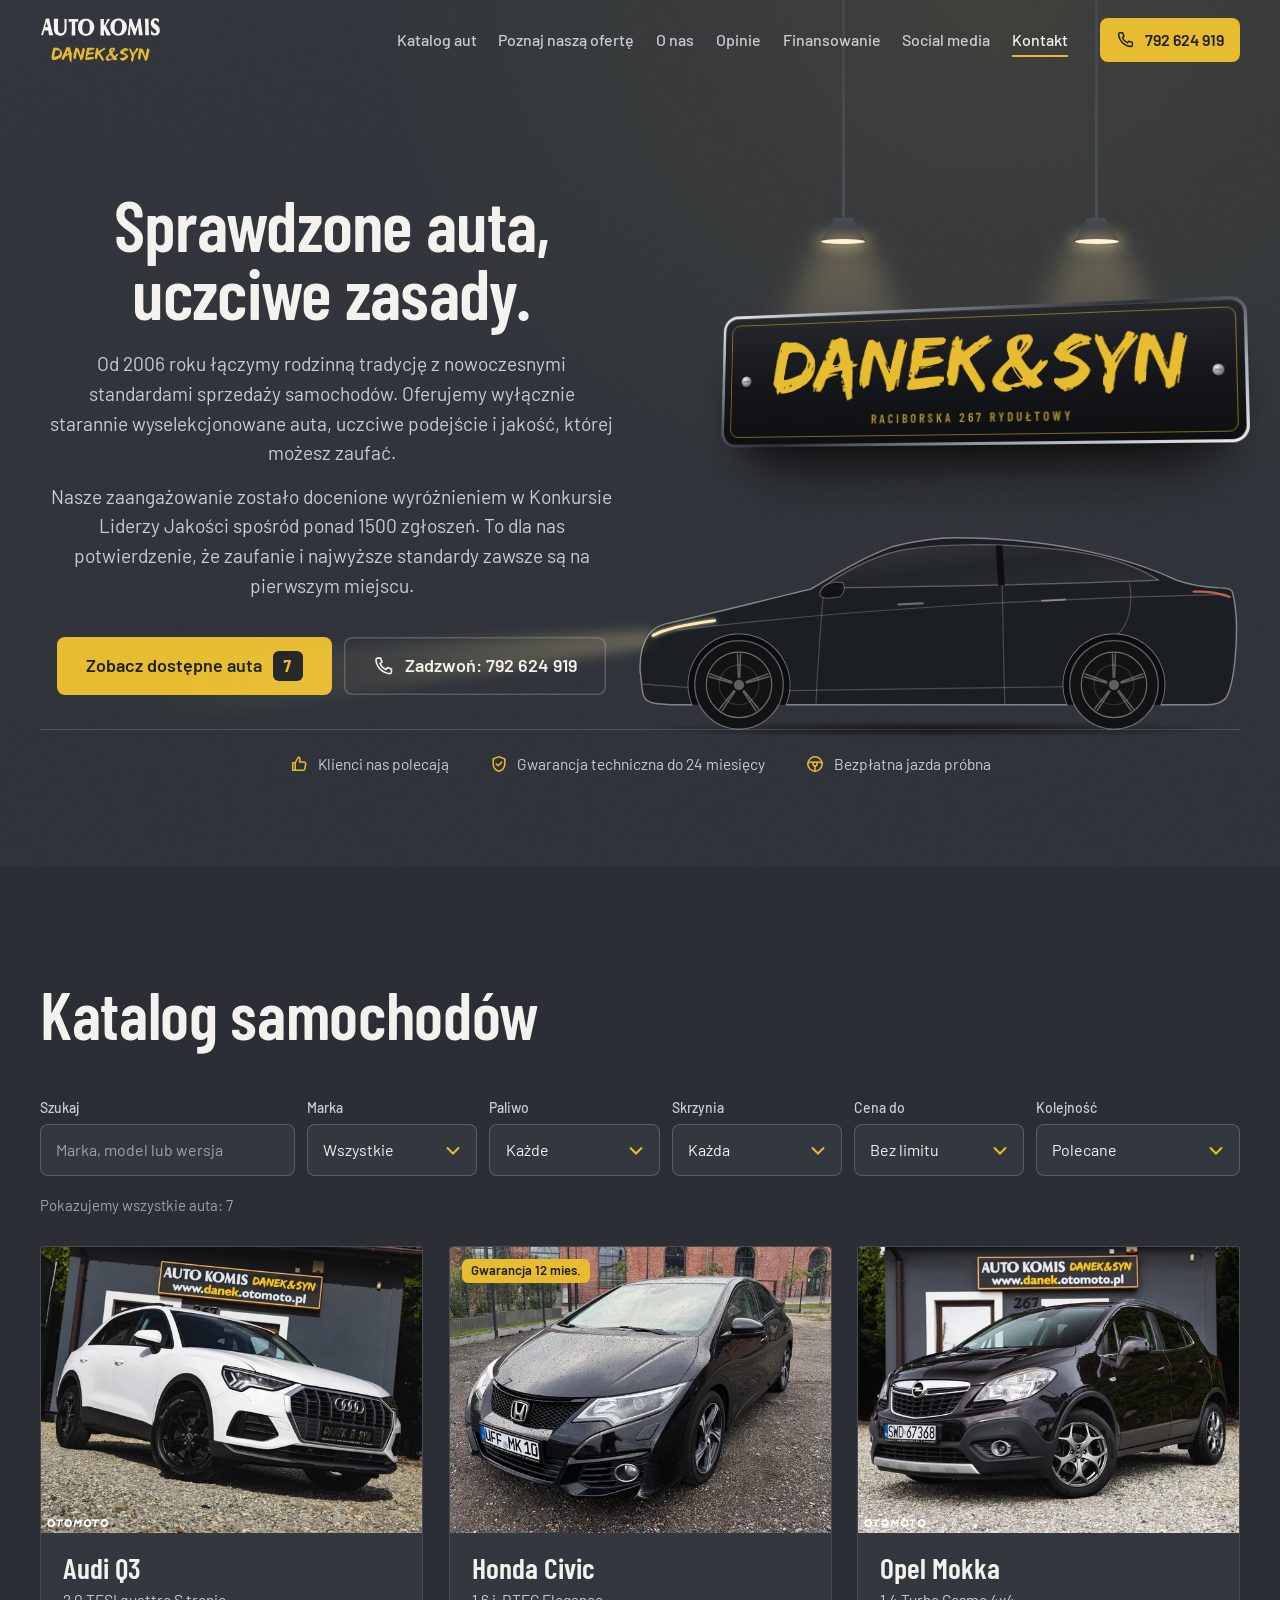
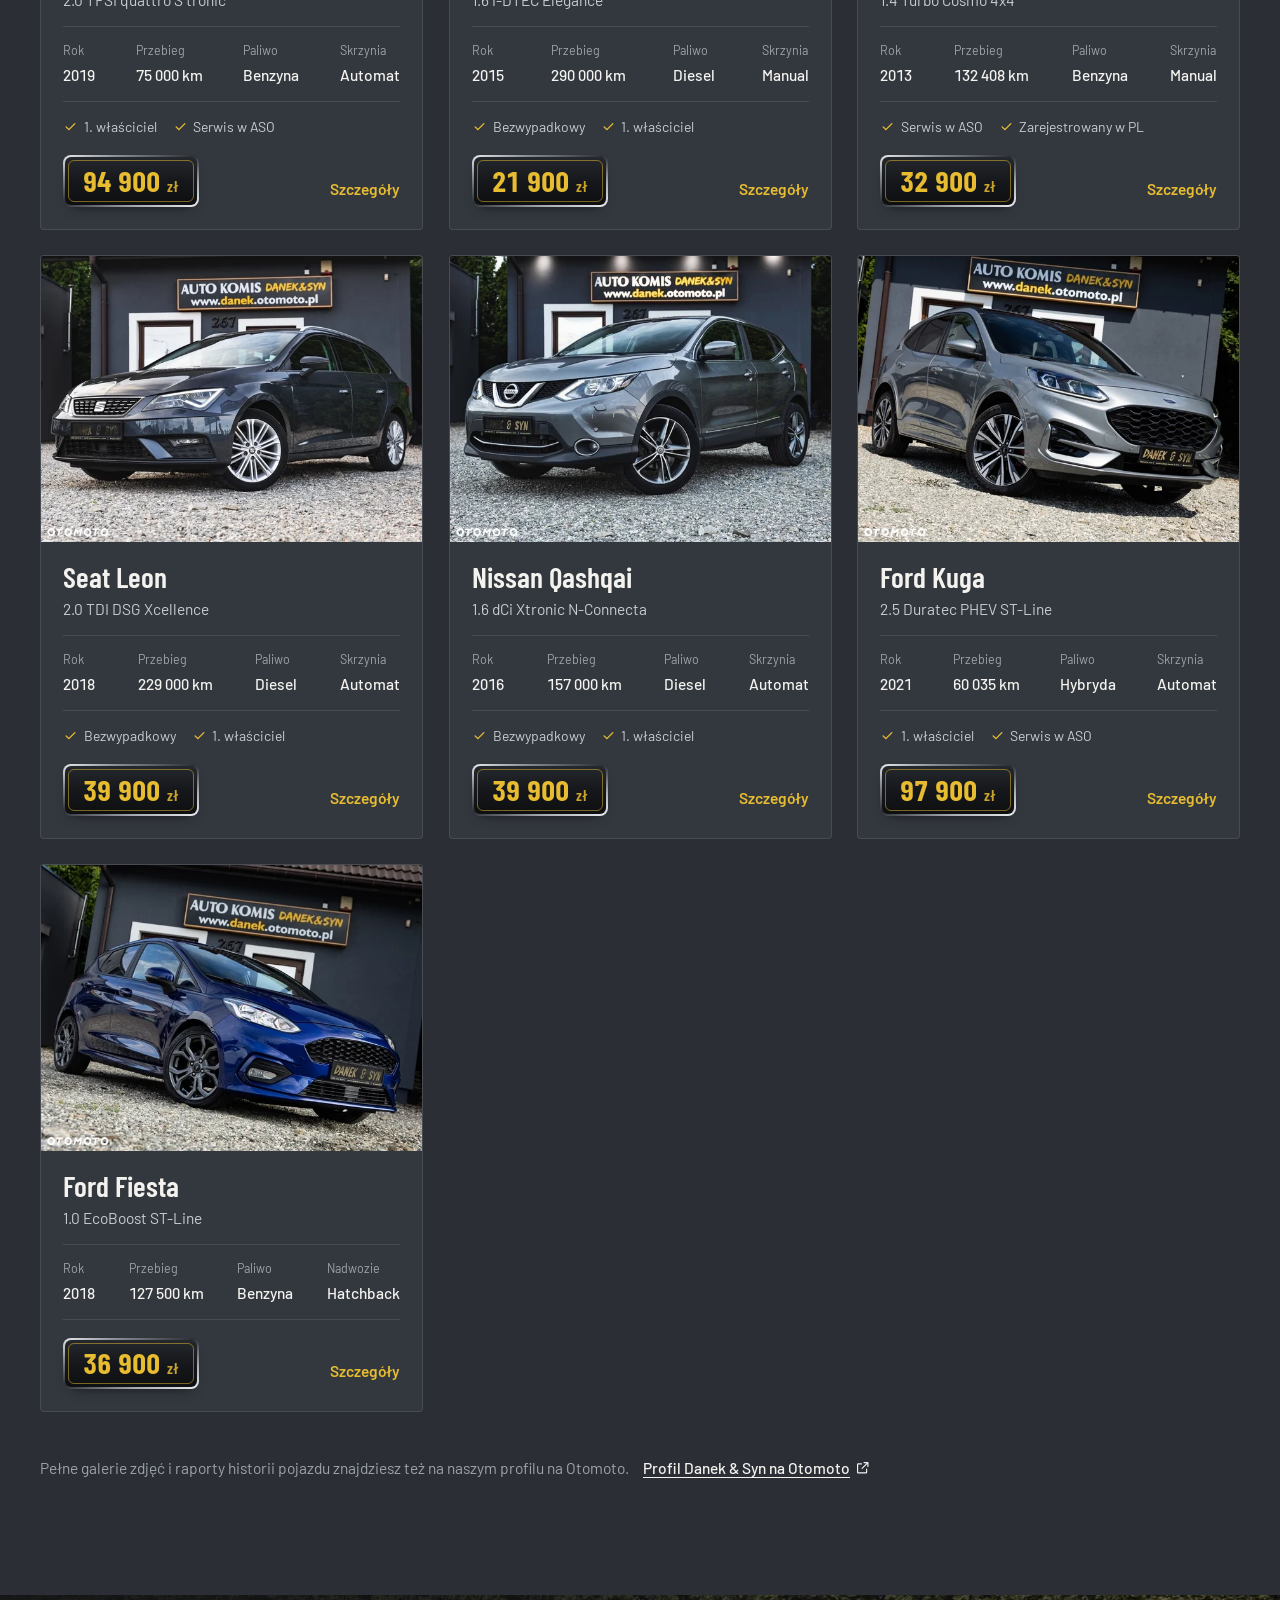
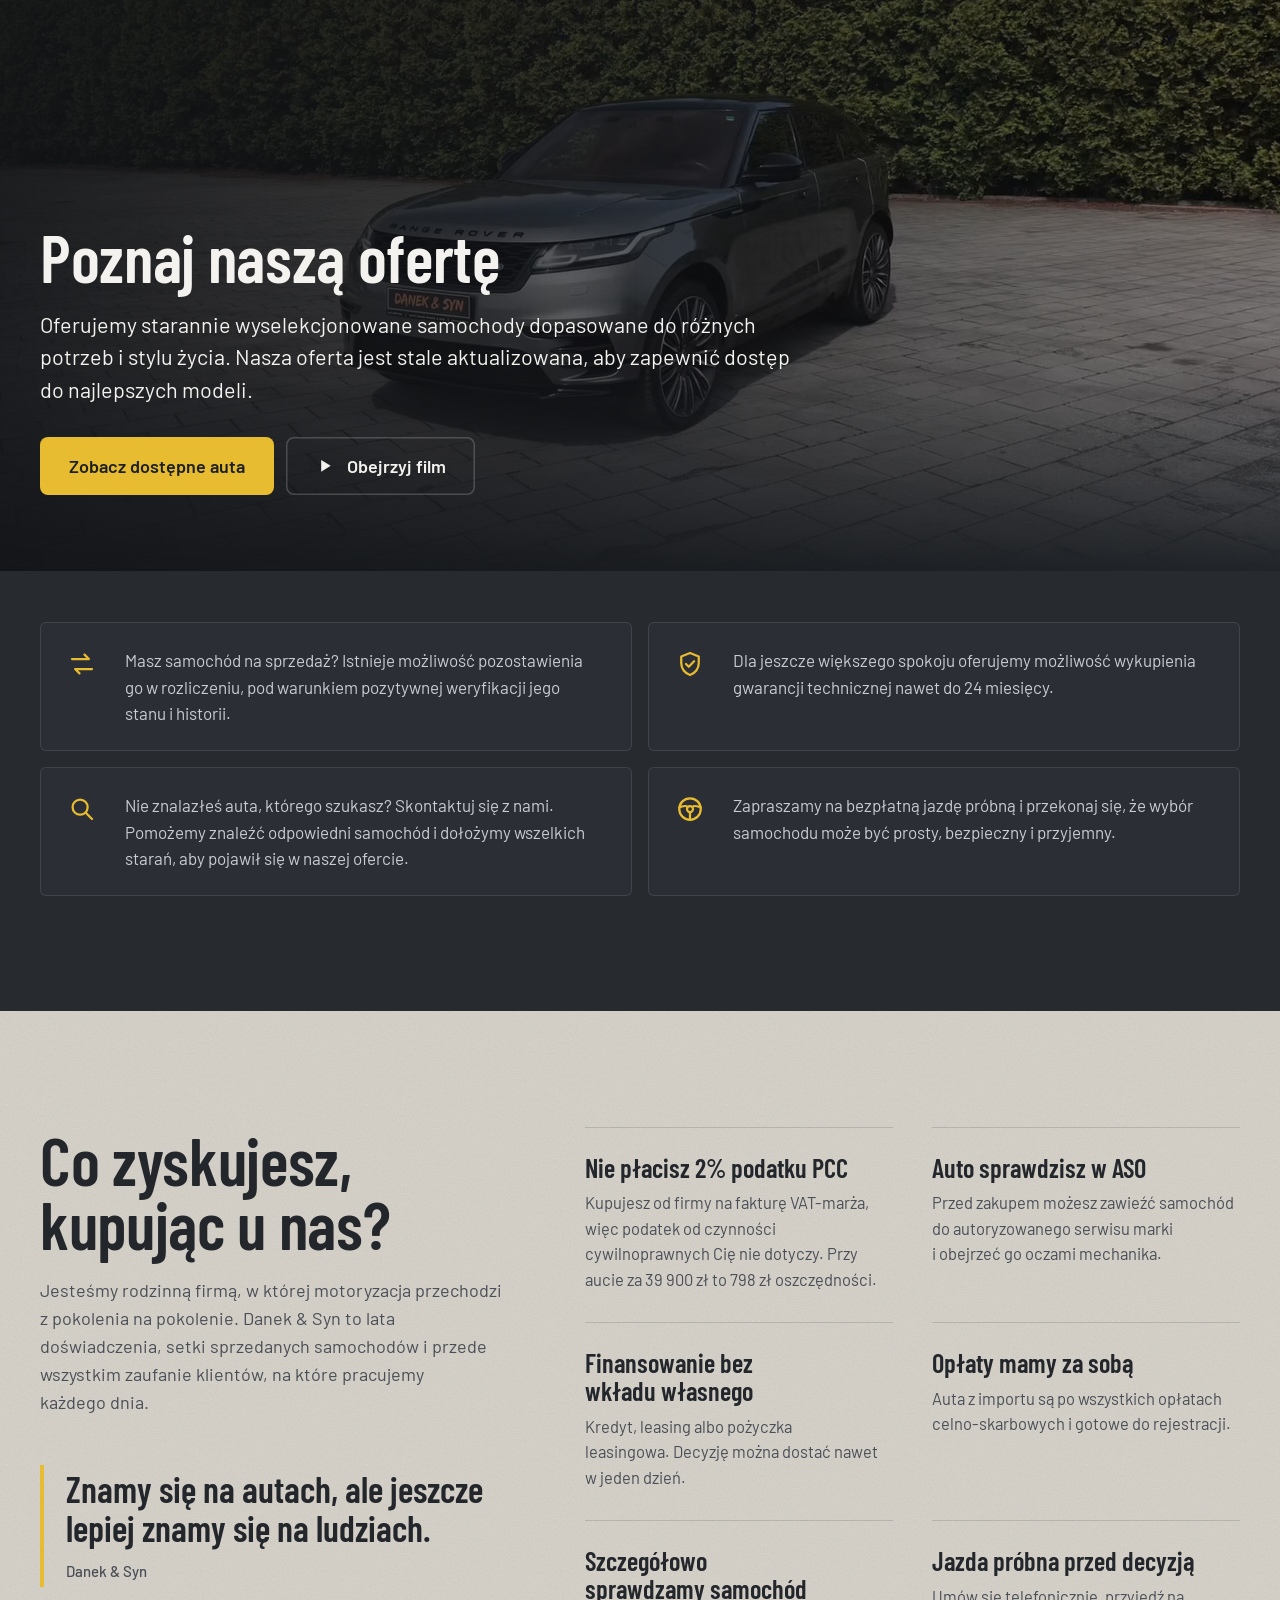
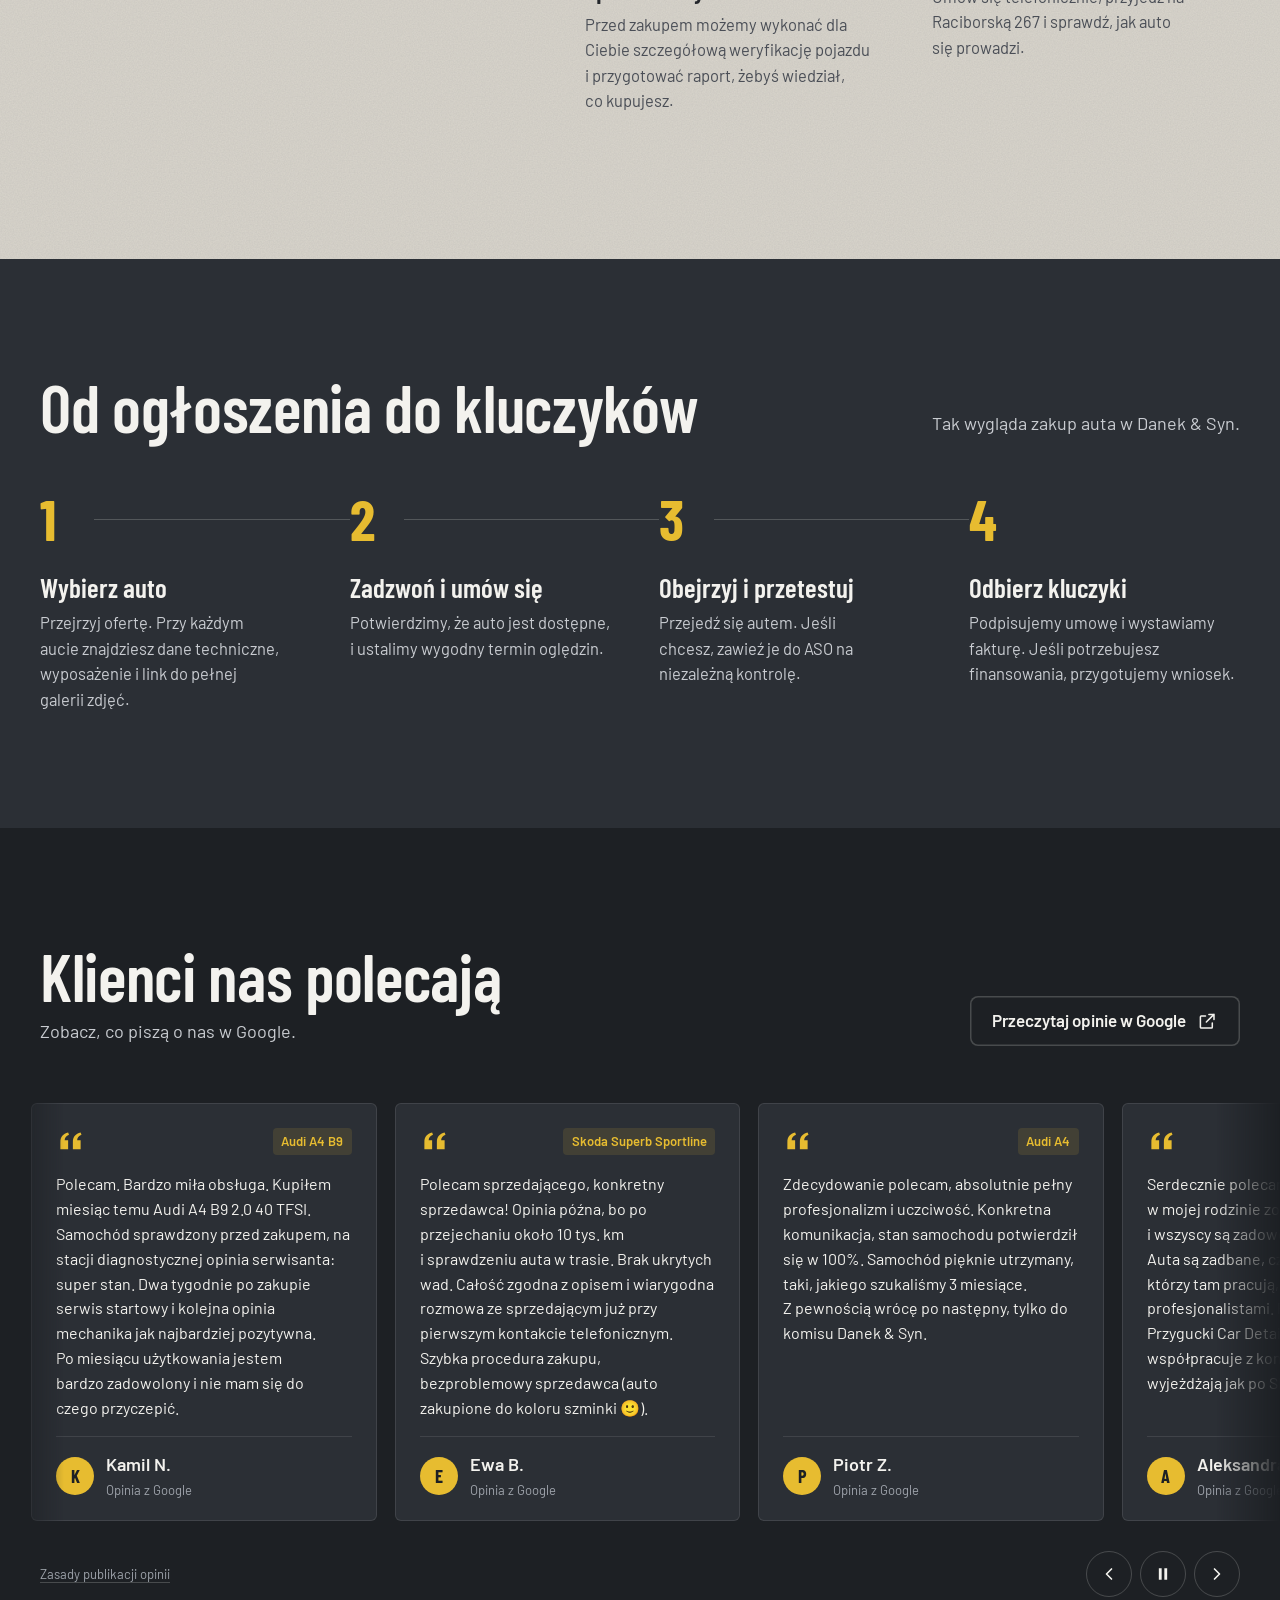
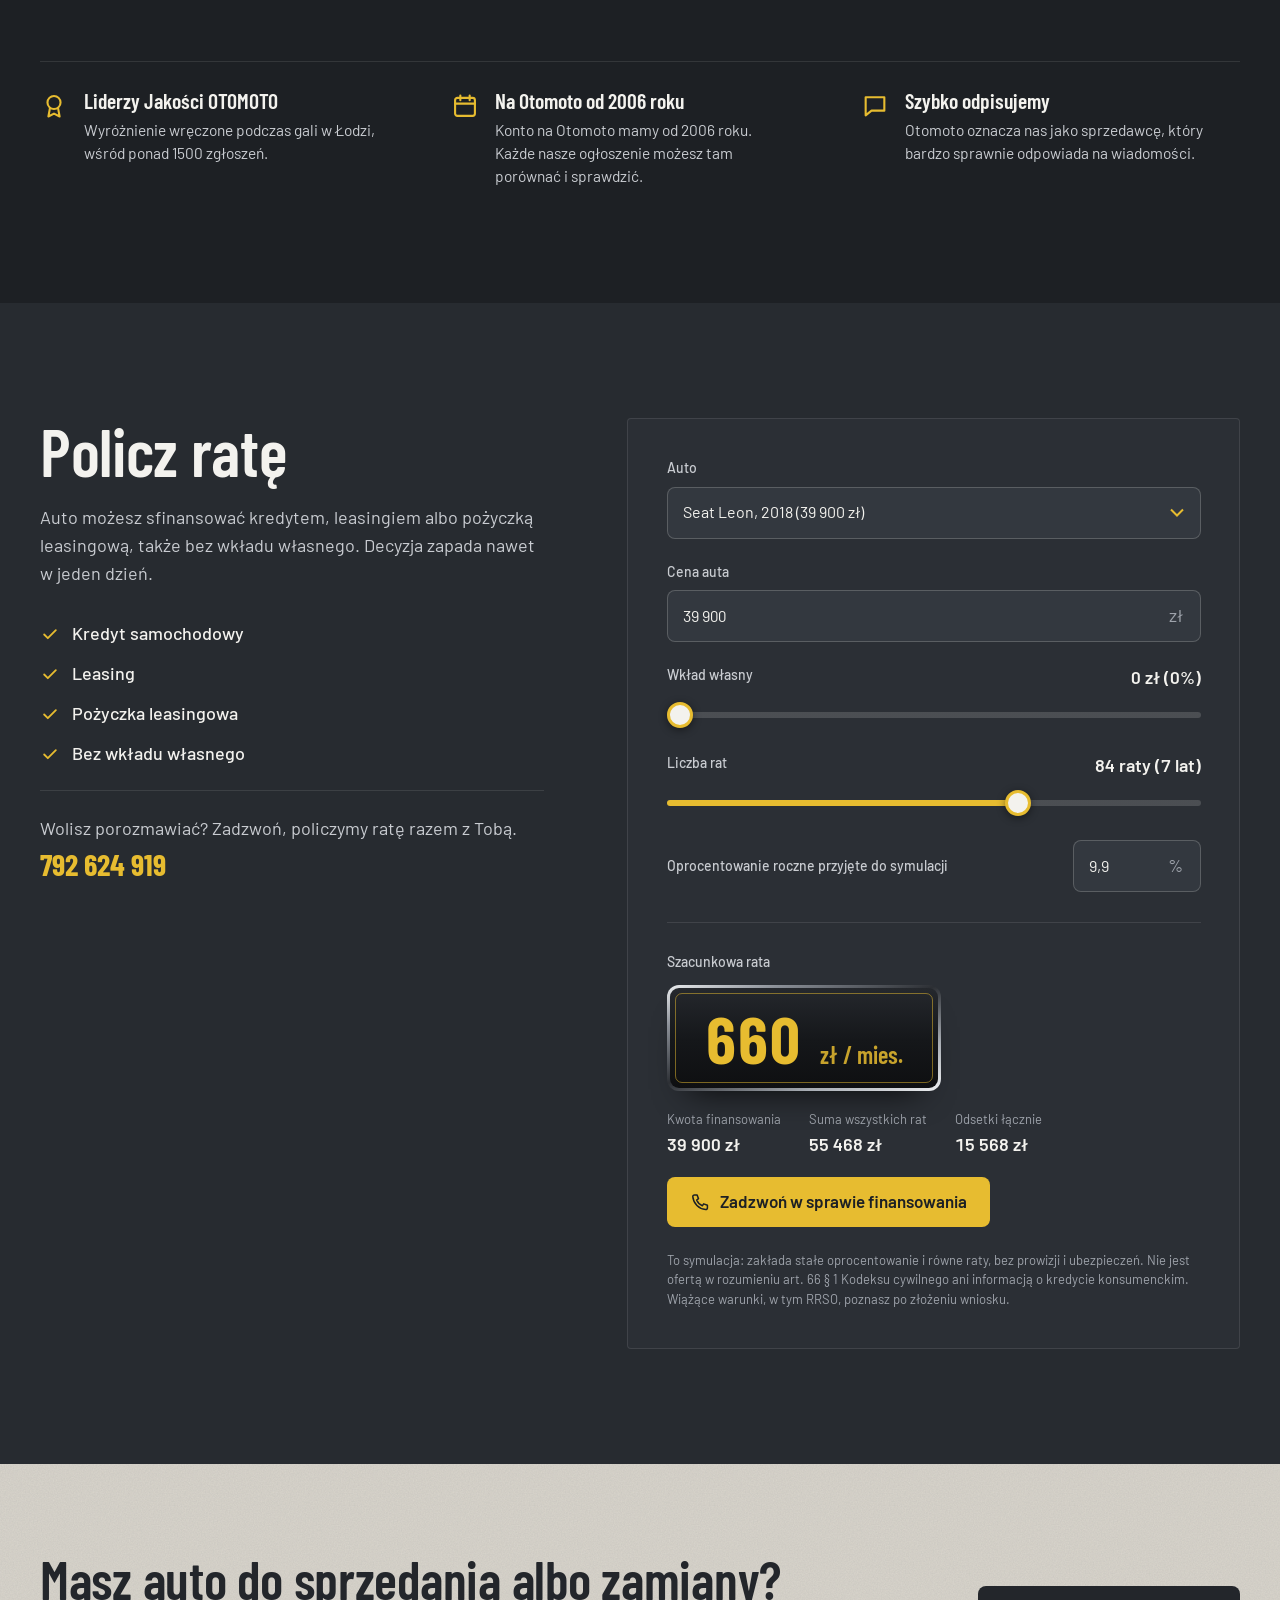
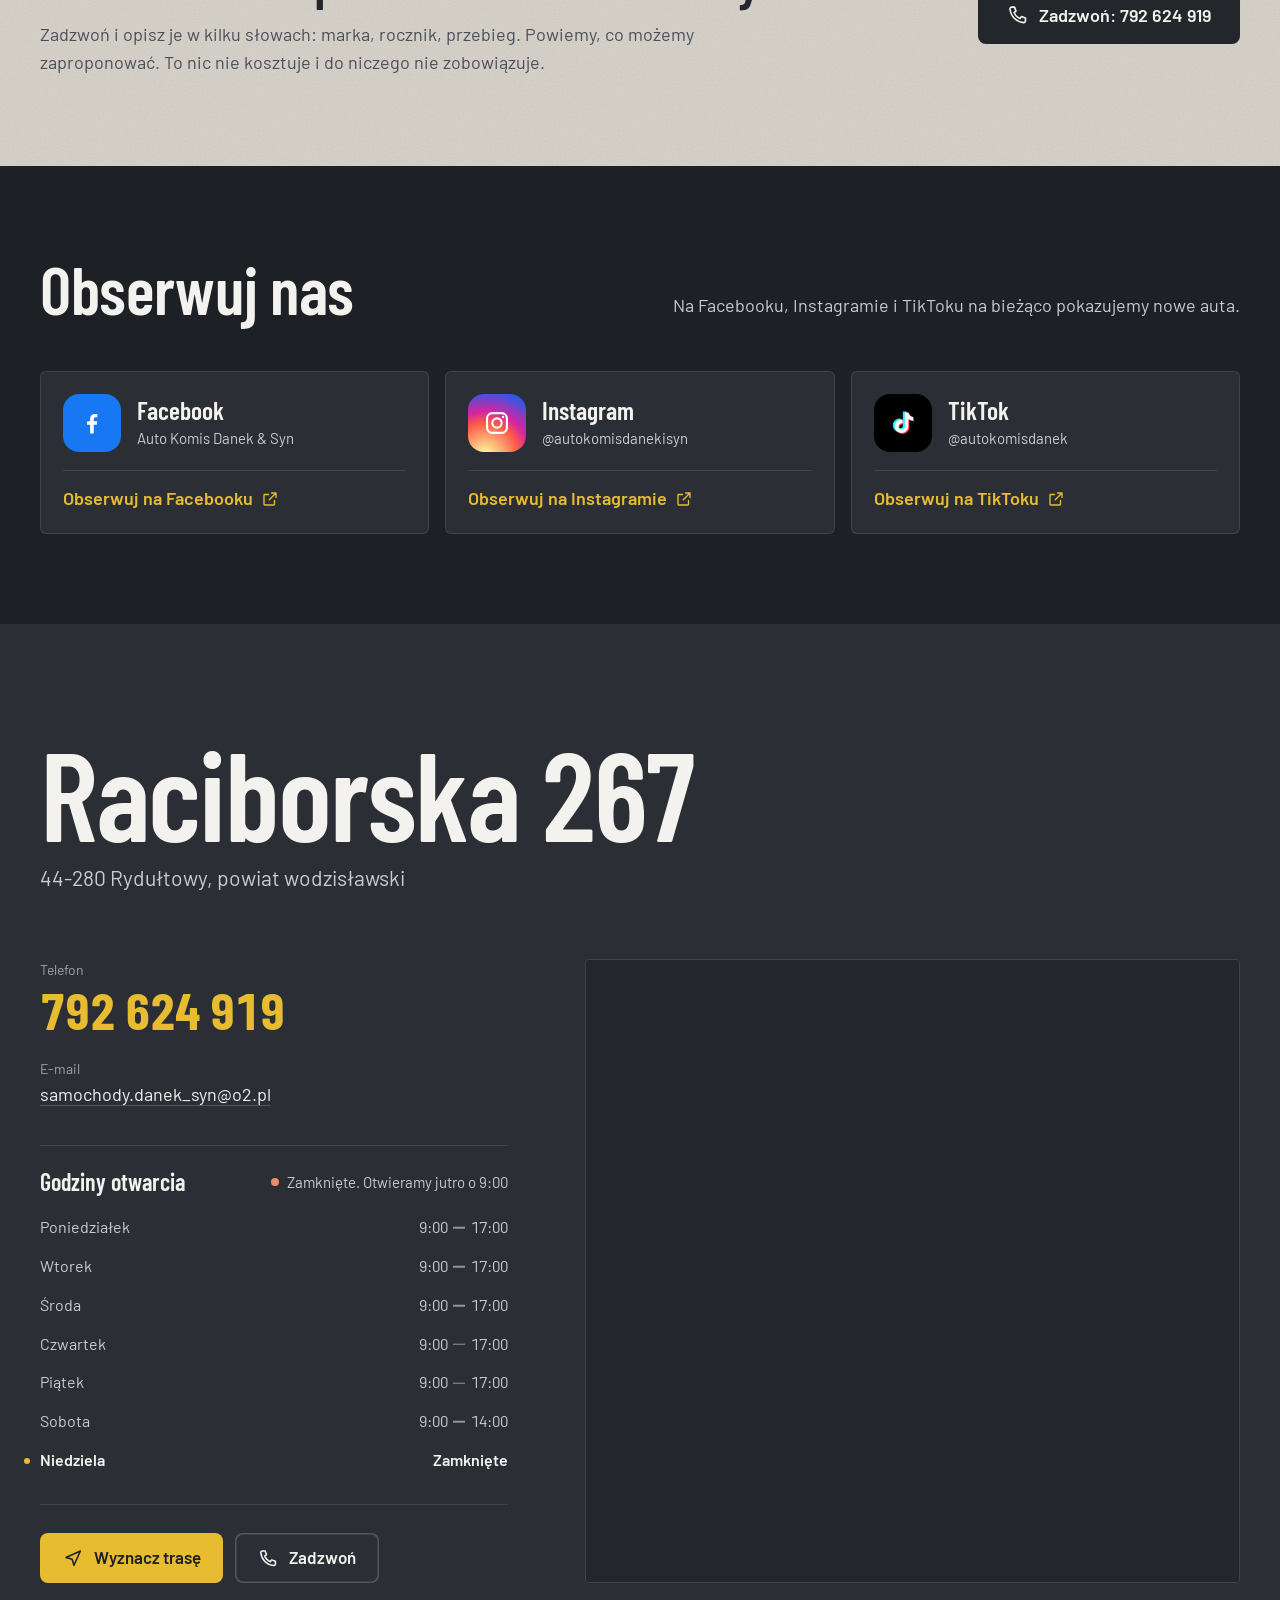
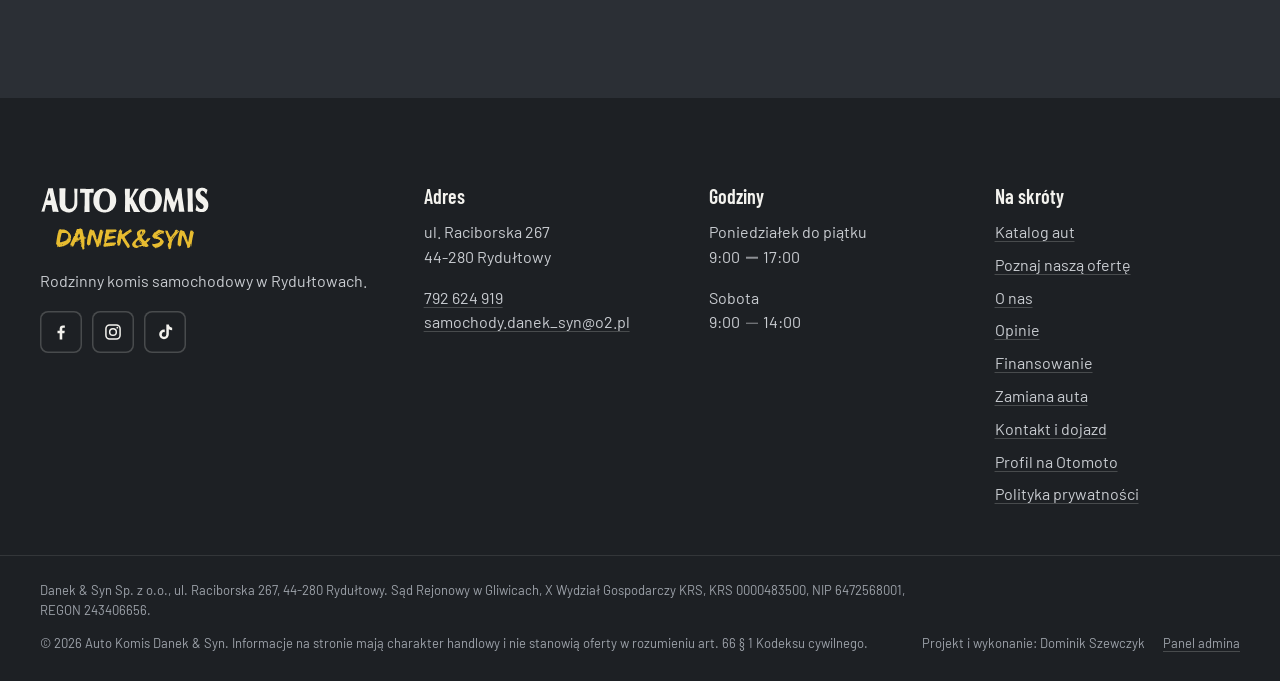
==== index.html @ 43a32e77 "new video and chages debooging" ====
<!doctype html>
<html lang="pl">
<head>
  <meta charset="utf-8">
  <meta name="viewport" content="width=device-width, initial-scale=1, viewport-fit=cover">
  <title>Auto Komis Danek &amp; Syn | Komis samochodowy Rydułtowy</title>
  <meta name="description" content="Rodzinny komis samochodowy w Rydułtowach, ul. Raciborska 267. Auta po opłatach, faktura VAT-marża, sprawdzenie w ASO, finansowanie bez wkładu własnego. Tel. 792 624 919.">
  <meta name="theme-color" content="#1D2024">
  <meta name="format-detection" content="telephone=no">

  <!-- Open Graph (Facebook, Messenger, WhatsApp). TODO po podpięciu domeny: pełne adresy w og:url i og:image -->
  <meta property="og:type" content="website">
  <meta property="og:locale" content="pl_PL">
  <meta property="og:site_name" content="Auto Komis Danek &amp; Syn">
  <meta property="og:title" content="Auto Komis Danek &amp; Syn | Sprawdzone auta, uczciwe zasady">
  <meta property="og:description" content="Rodzinny komis w Rydułtowach. Auta po opłatach, faktura VAT-marża, sprawdzenie w ASO, finansowanie bez wkładu własnego.">
  <meta property="og:image" content="assets/img/og-image.jpg">
  <meta property="og:image:width" content="1200">
  <meta property="og:image:height" content="630">
  <meta name="twitter:card" content="summary_large_image">

  <link rel="icon" href="assets/img/favicon.svg" type="image/svg+xml">
  <link rel="icon" href="assets/img/favicon-32.png" sizes="32x32" type="image/png">
  <link rel="apple-touch-icon" href="assets/img/apple-touch-icon.png">

  <link rel="preload" href="assets/fonts/barlow-condensed-latin-600-normal.woff2" as="font" type="font/woff2" crossorigin>
  <link rel="preload" href="assets/fonts/barlow-latin-400-normal.woff2" as="font" type="font/woff2" crossorigin>
  <link rel="stylesheet" href="assets/css/style.css">

  <script type="application/ld+json">
  {
    "@context": "https://schema.org",
    "@type": "AutoDealer",
    "@id": "#dealer",
    "name": "Auto Komis Danek & Syn",
    "description": "Rodzinny komis samochodowy w Rydułtowach. Samochody używane po opłatach, z fakturą VAT-marża, z możliwością finansowania.",
    "image": "assets/img/og-image.jpg",
    "logo": "assets/img/icon-512.png",
    "telephone": "+48 792 624 919",
    "email": "samochody.danek_syn@o2.pl",
    "address": {
      "@type": "PostalAddress",
      "streetAddress": "ul. Raciborska 267",
      "postalCode": "44-280",
      "addressLocality": "Rydułtowy",
      "addressRegion": "śląskie",
      "addressCountry": "PL"
    },
    "geo": { "@type": "GeoCoordinates", "latitude": 50.07286814, "longitude": 18.40691913 },
    "openingHoursSpecification": [
      { "@type": "OpeningHoursSpecification", "dayOfWeek": ["Monday","Tuesday","Wednesday","Thursday","Friday"], "opens": "09:00", "closes": "17:00" },
      { "@type": "OpeningHoursSpecification", "dayOfWeek": "Saturday", "opens": "09:00", "closes": "14:00" }
    ],
    "areaServed": ["Rydułtowy", "Rybnik", "Wodzisław Śląski", "Radlin", "Pszów", "Racibórz"],
    "paymentAccepted": "Gotówka, przelew, kredyt, leasing",
    "sameAs": ["https://danek.otomoto.pl/inventory"]
  }
  </script>
</head>
<body>

<!-- Ikony (sprite) -->
<svg width="0" height="0" style="position:absolute" aria-hidden="true" focusable="false">
  <defs>
    <symbol id="i-phone" viewBox="0 0 24 24"><path fill="none" stroke="currentColor" stroke-width="1.8" stroke-linejoin="round" d="M5.2 3.5h3.2l1.6 4.4-2.2 1.6a12.3 12.3 0 0 0 6.7 6.7l1.6-2.2 4.4 1.6v3.2a1.9 1.9 0 0 1-2.1 1.9A16.8 16.8 0 0 1 3.3 5.6a1.9 1.9 0 0 1 1.9-2.1z"/></symbol>
    <symbol id="i-pin" viewBox="0 0 24 24"><path fill="none" stroke="currentColor" stroke-width="1.8" d="M12 21.2s-7-6.1-7-11.6a7 7 0 0 1 14 0c0 5.5-7 11.6-7 11.6z"/><circle cx="12" cy="9.6" r="2.6" fill="none" stroke="currentColor" stroke-width="1.8"/></symbol>
    <symbol id="i-route" viewBox="0 0 24 24"><path fill="none" stroke="currentColor" stroke-width="1.8" stroke-linejoin="round" d="M3.5 11.2 20.5 3.5l-7.7 17-2-7.3z"/></symbol>
    <symbol id="i-check" viewBox="0 0 24 24"><path fill="none" stroke="currentColor" stroke-width="2.2" stroke-linecap="round" stroke-linejoin="round" d="m5 12.6 4.4 4.4L19 7.4"/></symbol>
    <symbol id="i-star" viewBox="0 0 24 24"><path fill="currentColor" d="m12 2.6 2.9 6 6.5.8-4.8 4.5 1.2 6.5L12 17.2l-5.8 3.2 1.2-6.5-4.8-4.5 6.5-.8z"/></symbol>
    <symbol id="i-award" viewBox="0 0 24 24"><circle cx="12" cy="9" r="5.6" fill="none" stroke="currentColor" stroke-width="1.8"/><path fill="none" stroke="currentColor" stroke-width="1.8" stroke-linejoin="round" d="M8.6 13.4 7.2 21l4.8-2.5 4.8 2.5-1.4-7.6"/></symbol>
    <symbol id="i-calendar" viewBox="0 0 24 24"><rect x="3.5" y="5" width="17" height="15.5" rx="2" fill="none" stroke="currentColor" stroke-width="1.8"/><path fill="none" stroke="currentColor" stroke-width="1.8" stroke-linecap="round" d="M3.5 10h17M8 3v4M16 3v4"/></symbol>
    <symbol id="i-mail" viewBox="0 0 24 24"><rect x="3" y="5" width="18" height="14" rx="2" fill="none" stroke="currentColor" stroke-width="1.8"/><path fill="none" stroke="currentColor" stroke-width="1.8" stroke-linejoin="round" d="m3.6 6.6 8.4 6.1 8.4-6.1"/></symbol>
    <symbol id="i-message" viewBox="0 0 24 24"><path fill="none" stroke="currentColor" stroke-width="1.8" stroke-linejoin="round" d="M4 4.5h16v11.5H9l-5 4z"/></symbol>
    <symbol id="i-menu" viewBox="0 0 24 24"><path fill="none" stroke="currentColor" stroke-width="2" stroke-linecap="round" d="M4 7h16M4 12h16M4 17h10"/></symbol>
    <symbol id="i-close" viewBox="0 0 24 24"><path fill="none" stroke="currentColor" stroke-width="2" stroke-linecap="round" d="m6 6 12 12M18 6 6 18"/></symbol>
    <symbol id="i-share" viewBox="0 0 24 24"><circle cx="18" cy="5.5" r="2.5" fill="none" stroke="currentColor" stroke-width="1.8"/><circle cx="6" cy="12" r="2.5" fill="none" stroke="currentColor" stroke-width="1.8"/><circle cx="18" cy="18.5" r="2.5" fill="none" stroke="currentColor" stroke-width="1.8"/><path fill="none" stroke="currentColor" stroke-width="1.8" d="m8.3 10.8 7.4-4M8.3 13.2l7.4 4"/></symbol>
    <symbol id="i-external" viewBox="0 0 24 24"><path fill="none" stroke="currentColor" stroke-width="1.8" stroke-linecap="round" stroke-linejoin="round" d="M14 4h6v6M20 4l-9 9M18 14v5a1 1 0 0 1-1 1H5a1 1 0 0 1-1-1V7a1 1 0 0 1 1-1h5"/></symbol>
    <symbol id="i-facebook" viewBox="0 0 24 24"><path fill="currentColor" d="M13.5 21v-7.6h2.6l.4-3h-3V8.5c0-.9.3-1.5 1.5-1.5h1.6V4.3c-.3 0-1.2-.1-2.3-.1-2.3 0-3.9 1.4-3.9 4v2.2H7.8v3h2.6V21z"/></symbol>
    <symbol id="i-instagram" viewBox="0 0 24 24"><rect x="3.5" y="3.5" width="17" height="17" rx="4.5" fill="none" stroke="currentColor" stroke-width="1.8"/><circle cx="12" cy="12" r="4" fill="none" stroke="currentColor" stroke-width="1.8"/><circle cx="17.2" cy="6.8" r="1.1" fill="currentColor"/></symbol>
    <symbol id="i-youtube" viewBox="0 0 24 24"><path fill="currentColor" d="M21.6 7.2a2.6 2.6 0 0 0-1.8-1.8C18.2 5 12 5 12 5s-6.2 0-7.8.4a2.6 2.6 0 0 0-1.8 1.8C2 8.8 2 12 2 12s0 3.2.4 4.8a2.6 2.6 0 0 0 1.8 1.8C5.8 19 12 19 12 19s6.2 0 7.8-.4a2.6 2.6 0 0 0 1.8-1.8c.4-1.6.4-4.8.4-4.8s0-3.2-.4-4.8zM10 15V9l5.2 3z"/></symbol>
    <symbol id="i-tiktok" viewBox="0 0 24 24"><path fill="currentColor" d="M16.6 3c.4 2.2 1.8 3.6 4 3.8v3.1a7.2 7.2 0 0 1-4-1.3v6.2a5.8 5.8 0 1 1-5.8-5.8c.3 0 .6 0 .9.1v3.2a2.7 2.7 0 1 0 1.9 2.6V3z"/></symbol>
    <symbol id="i-chev-l" viewBox="0 0 24 24"><path fill="none" stroke="currentColor" stroke-width="2" stroke-linecap="round" stroke-linejoin="round" d="m15 6-6 6 6 6"/></symbol>
    <symbol id="i-chev-r" viewBox="0 0 24 24"><path fill="none" stroke="currentColor" stroke-width="2" stroke-linecap="round" stroke-linejoin="round" d="m9 6 6 6-6 6"/></symbol>
    <symbol id="i-image" viewBox="0 0 24 24"><rect x="3" y="5" width="18" height="14" rx="2" fill="none" stroke="currentColor" stroke-width="1.8"/><circle cx="8.5" cy="10" r="1.6" fill="currentColor"/><path fill="none" stroke="currentColor" stroke-width="1.8" stroke-linejoin="round" d="m21 15.5-5-5L6.5 19"/></symbol>
    <symbol id="i-quote" viewBox="0 0 24 24"><path fill="currentColor" d="M3.5 18.5v-5.6c0-4.2 2.2-6.8 6.2-7.7l.7 1.8c-2.3.8-3.4 2.3-3.5 4.4h2.8v7.1zm10 0v-5.6c0-4.2 2.2-6.8 6.2-7.7l.7 1.8c-2.3.8-3.4 2.3-3.5 4.4h2.8v7.1z"/></symbol>
    <symbol id="i-pause" viewBox="0 0 24 24"><path fill="currentColor" d="M7 5h3.4v14H7zm6.6 0H17v14h-3.4z"/></symbol>
    <symbol id="i-play" viewBox="0 0 24 24"><path fill="currentColor" d="M8 5.5v13l10.5-6.5z"/></symbol>
    <symbol id="i-thumb" viewBox="0 0 24 24"><path fill="none" stroke="currentColor" stroke-width="1.8" stroke-linejoin="round" d="M7.5 10.5v9h-3v-9zm0 0 3.6-6.6c1.4.1 2.4 1.2 2.1 2.7l-.6 3H18a2 2 0 0 1 2 2.3l-1.1 5.8a2 2 0 0 1-2 1.8H7.5"/></symbol>
    <symbol id="i-shield" viewBox="0 0 24 24"><path fill="none" stroke="currentColor" stroke-width="1.8" stroke-linejoin="round" d="M12 3.2 19 6v5.4c0 4.3-2.9 8.1-7 9.4-4.1-1.3-7-5.1-7-9.4V6z"/><path fill="none" stroke="currentColor" stroke-width="1.8" stroke-linecap="round" stroke-linejoin="round" d="m8.8 12 2.2 2.2 4.3-4.4"/></symbol>
    <symbol id="i-wheel" viewBox="0 0 24 24"><circle cx="12" cy="12" r="8.6" fill="none" stroke="currentColor" stroke-width="1.8"/><circle cx="12" cy="12" r="2.4" fill="none" stroke="currentColor" stroke-width="1.8"/><path fill="none" stroke="currentColor" stroke-width="1.8" stroke-linecap="round" d="M3.7 10.6c2.8-.9 5.6-1.2 6.1-.4m10.5.4c-2.8-.9-5.6-1.2-6.1-.4M12 14.4v6.2"/></symbol>
    <symbol id="i-swap" viewBox="0 0 24 24"><path fill="none" stroke="currentColor" stroke-width="1.8" stroke-linecap="round" stroke-linejoin="round" d="M4 8h13.5L14 4.5M20 16H6.5l3.5 3.5"/></symbol>
    <symbol id="i-search" viewBox="0 0 24 24"><circle cx="10.5" cy="10.5" r="6" fill="none" stroke="currentColor" stroke-width="1.8"/><path fill="none" stroke="currentColor" stroke-width="1.8" stroke-linecap="round" d="m15 15 5 5"/></symbol>
  </defs>
</svg>

<a class="skip-link" href="#oferta">Przejdź do oferty</a>

<header class="site-header" data-header>
  <div class="wrap site-header__bar">
    <a class="brand" href="#top" aria-label="Auto Komis Danek &amp; Syn, strona główna">
      <img src="assets/img/logo.svg" alt="Auto Komis Danek &amp; Syn" width="954" height="362">
    </a>

    <nav class="nav" id="site-nav" aria-label="Główna nawigacja">
      <a href="#oferta">Katalog aut</a>
      <a href="#poznaj-oferte">Poznaj naszą ofertę</a>
      <a href="#o-nas">O nas</a>
      <a href="#opinie">Opinie</a>
      <a href="#finansowanie">Finansowanie</a>
      <a href="#social">Social media</a>
      <a href="#kontakt">Kontakt</a>
      <p class="nav__status status" data-status><span class="status__dot" aria-hidden="true"></span><span data-status-text>Pon. do pt. 9:00 do 17:00</span></p>
    </nav>

    <div class="header-actions">
      <p class="status status--header" data-status><span class="status__dot" aria-hidden="true"></span><span data-status-text>Pon. do pt. 9:00 do 17:00</span></p>
      <a class="btn btn--gold btn--compact" href="tel:+48792624919">
        <svg aria-hidden="true"><use href="#i-phone"/></svg>
        <span>792&nbsp;624&nbsp;919</span>
      </a>
      <button class="menu-toggle" type="button" aria-expanded="false" aria-controls="site-nav" aria-label="Otwórz menu">
        <svg class="menu-toggle__open" aria-hidden="true"><use href="#i-menu"/></svg>
        <svg class="menu-toggle__close" aria-hidden="true"><use href="#i-close"/></svg>
      </button>
    </div>
  </div>
</header>

<main id="top">

  <!-- ================================================================ HERO -->
  <section class="hero" aria-labelledby="hero-title">
    <div class="wrap hero__grid">
      <div class="hero__copy">
        <h1 class="hero__title" id="hero-title">Sprawdzone auta,<br>uczciwe zasady.</h1>
        <p class="hero__lead">Od 2006 roku łączymy rodzinną tradycję z nowoczesnymi standardami sprzedaży samochodów. Oferujemy wyłącznie starannie wyselekcjonowane auta, uczciwe podejście i jakość, której możesz zaufać.</p>
        <p class="hero__lead">Nasze zaangażowanie zostało docenione wyróżnieniem w Konkursie Liderzy Jakości spośród ponad 1500 zgłoszeń. To dla nas potwierdzenie, że zaufanie i najwyższe standardy zawsze są na pierwszym miejscu.</p>
        <div class="hero__actions">
          <a class="btn btn--gold btn--lg" href="#oferta">
            Zobacz dostępne auta
            <span class="btn__count" data-bind="count">7</span>
          </a>
          <a class="btn btn--ghost btn--lg" href="tel:+48792624919">
            <svg aria-hidden="true"><use href="#i-phone"/></svg>
            Zadzwoń: 792&nbsp;624&nbsp;919
          </a>
        </div>
      </div>

      <div class="hero__stage">
        <div class="lamps" aria-hidden="true">
          <span class="lamp"><span class="lamp__shade"></span><span class="lamp__beam"></span></span>
          <span class="lamp"><span class="lamp__shade"></span><span class="lamp__beam"></span></span>
        </div>
        <div class="plate plate--hero" data-plate aria-hidden="true">
          <span class="plate__screw plate__screw--l"></span>
          <img class="plate__lettering" src="assets/img/lettering.svg" alt="" width="785" height="134">
          <span class="plate__text">Raciborska 267 Rydułtowy</span>
          <span class="plate__screw plate__screw--r"></span>
        </div>
      </div>
      <svg class="hero__car" viewBox="30 0 942 360" aria-hidden="true" focusable="false">
        <defs>
          <linearGradient id="car-beam" x1="1" y1="0" x2="0" y2="0"><stop offset="0" stop-color="#FFE7A8" stop-opacity=".5"/><stop offset=".55" stop-color="#FFE7A8" stop-opacity=".12"/><stop offset="1" stop-color="#FFE7A8" stop-opacity="0"/></linearGradient>
          <radialGradient id="car-shadow"><stop offset="0" stop-color="#000" stop-opacity=".6"/><stop offset="1" stop-color="#000" stop-opacity="0"/></radialGradient>
          <linearGradient id="car-glass" x1="0" y1="0" x2="1" y2="1"><stop offset="0" stop-color="#F3F2EE" stop-opacity=".12"/><stop offset=".5" stop-color="#F3F2EE" stop-opacity=".03"/><stop offset="1" stop-color="#F3F2EE" stop-opacity=".08"/></linearGradient>
          <filter id="car-blur" x="-50%" y="-50%" width="200%" height="200%"><feGaussianBlur stdDeviation="9"/></filter>
          <filter id="car-glow" x="-20%" y="-200%" width="140%" height="500%"><feGaussianBlur stdDeviation="3" result="b"/><feMerge><feMergeNode in="b"/><feMergeNode in="SourceGraphic"/></feMerge></filter>
        </defs>
        <ellipse class="c-shadow" cx="500" cy="360" rx="470" ry="13" fill="url(#car-shadow)"/>
        <path class="c-beam" d="M56 206L-760 250L-760 360L56 232Z" fill="url(#car-beam)" filter="url(#car-blur)"/>
        <path class="c-body" d="M86 322L62 320C50 319 44 313 42 304L38 270C37 248 42 226 52 212C58 204 66 199 78 196C150 180 236 158 304 142C340 120 386 92 430 76C470 66 500 62 532 62C600 62 660 68 720 80C790 94 840 112 873 128C896 136 916 139 940 140C950 140 957 141 960 145C966 166 968 200 966 232C964 266 960 296 950 312C944 318 936 322 922 322L848.7 322A79 79 0 1 0 703.3 322L264.7 322A79 79 0 1 0 119.3 322L86 322Z" pathLength="1"/>
        <path class="c-glass" d="M322 140C352 116 398 92 442 82C500 70 600 70 690 80C760 88 812 106 846 128C700 134 500 138 322 140Z" pathLength="1"/>
        <path class="c-pillar" d="M592 74L602 74L606 136L596 137Z"/>
        <path class="c-line" d="M96 206C340 176 660 156 950 150" pathLength="1"/><path class="c-line" d="M270 300C420 298 560 296 700 294" pathLength="1"/><path class="c-line" d="M324 142C320 190 314 260 312 320" pathLength="1"/><path class="c-line" d="M602 137C603 190 604 260 606 320" pathLength="1"/><path class="c-line" d="M800 132C806 162 800 196 782 212" pathLength="1"/><path class="c-line" d="M44 290C66 292 96 294 126 296" pathLength="1"/>
        <path class="c-line c-line--strong" d="M440 166L478 164M664 160L700 158"/>
        <path class="c-mirror" d="M318 150C318 140 328 133 342 131L354 132C358 140 356 149 349 154L330 156C322 156 318 154 318 150Z" pathLength="1"/>
        <path class="c-well" d="M119.3 322A79 79 0 1 1 264.7 322Z"/><circle class="c-tire" cx="192" cy="291" r="69" pathLength="1"/><circle class="c-rim" cx="192" cy="291" r="51" pathLength="1"/><circle class="c-rim c-rim--thin" cx="192" cy="291" r="31"/><circle class="c-hub" cx="192" cy="291" r="8"/><path class="c-spoke" d="M191.0 279.0L189.7 243.1M193.0 279.0L194.3 243.1M203.0 286.3L236.9 274.0M203.7 288.3L238.3 278.4M199.9 300.1L222.0 328.4M198.2 301.3L218.3 331.1M185.8 301.3L165.7 331.1M184.1 300.1L162.0 328.4M180.3 288.3L145.7 278.4M181.0 286.3L147.1 274.0"/>
        <path class="c-well" d="M703.3 322A79 79 0 1 1 848.7 322Z"/><circle class="c-tire" cx="776" cy="291" r="69" pathLength="1"/><circle class="c-rim" cx="776" cy="291" r="51" pathLength="1"/><circle class="c-rim c-rim--thin" cx="776" cy="291" r="31"/><circle class="c-hub" cx="776" cy="291" r="8"/><path class="c-spoke" d="M775.0 279.0L773.7 243.1M777.0 279.0L778.3 243.1M787.0 286.3L820.9 274.0M787.7 288.3L822.3 278.4M783.9 300.1L806.0 328.4M782.2 301.3L802.3 331.1M769.8 301.3L749.7 331.1M768.1 300.1L746.0 328.4M764.3 288.3L729.7 278.4M765.0 286.3L731.1 274.0"/>
        <path class="c-tail" d="M900 146C920 145 940 148 956 154"/>
        <path class="c-head" d="M58 214C76 204 108 197 154 191" filter="url(#car-glow)"/>
      </svg>
      <ul class="hero__facts">
        <li><svg aria-hidden="true"><use href="#i-thumb"/></svg><span>Klienci nas polecają</span></li>
        <li><svg aria-hidden="true"><use href="#i-shield"/></svg><span>Gwarancja techniczna do 24 miesięcy</span></li>
        <li><svg aria-hidden="true"><use href="#i-wheel"/></svg><span>Bezpłatna jazda próbna</span></li>
      </ul>
    </div>
  </section>

  <!-- ================================================================ OFERTA -->
  <section class="section section--inventory" id="oferta" aria-labelledby="oferta-title">
    <div class="wrap">
      <div class="section-head">
        <h2 class="h2" id="oferta-title">Katalog samochodów</h2>
      </div>

      <form class="filters" data-filters role="search" aria-label="Filtruj ofertę" onsubmit="return false">
        <div class="field field--search">
          <label for="f-q">Szukaj</label>
          <input class="input" id="f-q" name="q" type="search" placeholder="Marka, model lub wersja" autocomplete="off">
        </div>
        <div class="field">
          <label for="f-make">Marka</label>
          <select class="select" id="f-make" name="make"><option value="">Wszystkie</option></select>
        </div>
        <div class="field">
          <label for="f-fuel">Paliwo</label>
          <select class="select" id="f-fuel" name="fuel"><option value="">Każde</option></select>
        </div>
        <div class="field">
          <label for="f-gear">Skrzynia</label>
          <select class="select" id="f-gear" name="gear"><option value="">Każda</option></select>
        </div>
        <div class="field">
          <label for="f-max">Cena do</label>
          <select class="select" id="f-max" name="max"><option value="">Bez limitu</option></select>
        </div>
        <div class="field">
          <label for="f-sort">Kolejność</label>
          <select class="select" id="f-sort" name="sort">
            <option value="default">Polecane</option>
            <option value="price-asc">Cena: od najniższej</option>
            <option value="price-desc">Cena: od najwyższej</option>
            <option value="year-desc">Rocznik: od najnowszego</option>
            <option value="km-asc">Przebieg: od najniższego</option>
          </select>
        </div>
      </form>

      <div class="filters__meta">
        <p aria-live="polite" data-results-count>Pokazujemy wszystkie auta</p>
        <button class="link-btn" type="button" data-reset-filters hidden>Wyczyść filtry</button>
      </div>

      <div class="cars" data-cars></div>

      <div class="cars-empty" data-cars-empty hidden>
        <h3 class="h3">Żadne auto nie pasuje do tych filtrów</h3>
        <p>Zmień kryteria albo zadzwoń: <a href="tel:+48792624919">792&nbsp;624&nbsp;919</a>. Powiemy, jakie auta niedługo pojawią się w ofercie.</p>
        <button class="btn btn--ghost" type="button" data-reset-filters>Wyczyść filtry</button>
      </div>

      <noscript>
        <p class="cars-empty">Aby przeglądać ofertę, włącz obsługę JavaScript albo zobacz nasze auta na <a href="https://danek.otomoto.pl/inventory">profilu Otomoto</a>.</p>
      </noscript>

      <p class="inventory-note">
        Pełne galerie zdjęć i raporty historii pojazdu znajdziesz też na naszym profilu na Otomoto.
        <a href="https://danek.otomoto.pl/inventory" target="_blank" rel="noopener">Profil Danek &amp; Syn na Otomoto<svg aria-hidden="true"><use href="#i-external"/></svg></a>
      </p>
    </div>
  </section>

  <!-- ================================================================ POZNAJ NASZĄ OFERTĘ -->
  <section class="offer" id="poznaj-oferte" aria-labelledby="offer-title">
    <div class="offer__hero">
      <video class="offer__video" data-offer-video muted loop playsinline preload="none" aria-hidden="true"></video>
      <div class="offer__shade" aria-hidden="true"></div>
      <div class="wrap offer__intro">
        <h2 class="h2" id="offer-title">Poznaj naszą ofertę</h2>
        <p class="offer__lead">Oferujemy starannie wyselekcjonowane samochody dopasowane do różnych potrzeb i stylu życia. Nasza oferta jest stale aktualizowana, aby zapewnić dostęp do najlepszych modeli.</p>
        <div class="offer__actions">
          <a class="btn btn--gold btn--lg" href="#oferta">Zobacz dostępne auta</a>
          <a class="btn btn--ghost btn--lg" href="https://www.youtube.com/watch?v=jQN-iTO20rs" data-link="youtubeVideo" target="_blank" rel="noopener"><svg aria-hidden="true"><use href="#i-play"/></svg>Obejrzyj film</a>
        </div>
      </div>
    </div>
    <div class="wrap offer__body">
      <ul class="offer__points">
        <li><svg aria-hidden="true"><use href="#i-swap"/></svg><p>Masz samochód na sprzedaż? Istnieje możliwość pozostawienia go w rozliczeniu, pod warunkiem pozytywnej weryfikacji jego stanu i historii.</p></li>
        <li><svg aria-hidden="true"><use href="#i-shield"/></svg><p>Dla jeszcze większego spokoju oferujemy możliwość wykupienia gwarancji technicznej nawet do 24 miesięcy.</p></li>
        <li><svg aria-hidden="true"><use href="#i-search"/></svg><p>Nie znalazłeś auta, którego szukasz? Skontaktuj się z nami. Pomożemy znaleźć odpowiedni samochód i dołożymy wszelkich starań, aby pojawił się w naszej ofercie.</p></li>
        <li><svg aria-hidden="true"><use href="#i-wheel"/></svg><p>Zapraszamy na bezpłatną jazdę próbną i przekonaj się, że wybór samochodu może być prosty, bezpieczny i przyjemny.</p></li>
      </ul>
      <div class="gal-strip" data-gallery-wrap hidden>
        <div class="gal-strip__side">
          <h3 class="gal-strip__title">Auta, które sprzedaliśmy</h3>
          <p class="gal-strip__count" data-gallery-count></p>
          <button class="btn btn--gold" type="button" data-gallery-open><svg aria-hidden="true"><use href="#i-image"/></svg>Zobacz całą galerię</button>
        </div>
        <div class="gal-strip__viewport">
          <div class="gal-strip__track" data-gallery></div>
        </div>
      </div>
    </div>
  </section>

  <!-- ================================================================ DLACZEGO -->
  <section class="section section--gravel" id="o-nas" aria-labelledby="dlaczego-title">
    <div class="wrap why">
      <div class="why__intro">
        <h2 class="h2" id="dlaczego-title">Co zyskujesz, kupując u&nbsp;nas?</h2>
        <p>Jesteśmy rodzinną firmą, w której motoryzacja przechodzi z pokolenia na pokolenie. Danek &amp; Syn to lata doświadczenia, setki sprzedanych samochodów i przede wszystkim zaufanie klientów, na które pracujemy każdego dnia.</p>
        <blockquote class="why__quote">
          <p>Znamy się na autach, ale jeszcze lepiej znamy się na ludziach.</p>
          <footer>Danek &amp; Syn</footer>
        </blockquote>
      </div>

      <ul class="why__list">
        <li class="why__item">
          <h3>Nie płacisz 2% podatku PCC</h3>
          <p>Kupujesz od firmy na fakturę <span class="nowrap">VAT-marża</span>, więc podatek od czynności cywilnoprawnych Cię nie dotyczy. <span data-bind="pcc-example">Przy aucie za 39 900 zł to 798 zł oszczędności.</span></p>
        </li>
        <li class="why__item">
          <h3>Auto sprawdzisz w ASO</h3>
          <p>Przed zakupem możesz zawieźć samochód do autoryzowanego serwisu marki i obejrzeć go oczami mechanika.</p>
        </li>
        <li class="why__item">
          <h3>Finansowanie bez wkładu własnego</h3>
          <p>Kredyt, leasing albo pożyczka leasingowa. Decyzję można dostać nawet w jeden dzień.</p>
        </li>
        <li class="why__item">
          <h3>Opłaty mamy za sobą</h3>
          <p>Auta z importu są po wszystkich opłatach celno-skarbowych i gotowe do rejestracji.</p>
        </li>
        <li class="why__item">
          <h3>Szczegółowo sprawdzamy samochód</h3>
          <p>Przed zakupem możemy wykonać dla Ciebie szczegółową weryfikację pojazdu i przygotować raport, żebyś wiedział, co kupujesz.</p>
        </li>
        <li class="why__item">
          <h3>Jazda próbna przed decyzją</h3>
          <p>Umów się telefonicznie, przyjedź na Raciborską 267 i sprawdź, jak auto się prowadzi.</p>
        </li>
      </ul>
    </div>
  </section>

  <!-- ================================================================ JAK KUPIĆ -->
  <section class="section" id="jak-kupic" aria-labelledby="kroki-title">
    <div class="wrap">
      <div class="section-head">
        <h2 class="h2" id="kroki-title">Od ogłoszenia do kluczyków</h2>
        <p>Tak wygląda zakup auta w&nbsp;Danek &amp; Syn.</p>
      </div>
      <ol class="steps">
        <li class="step">
          <h3>Wybierz auto</h3>
          <p>Przejrzyj ofertę. Przy każdym aucie znajdziesz dane techniczne, wyposażenie i link do pełnej galerii zdjęć.</p>
        </li>
        <li class="step">
          <h3>Zadzwoń i&nbsp;umów się</h3>
          <p>Potwierdzimy, że auto jest dostępne, i ustalimy wygodny termin oględzin.</p>
        </li>
        <li class="step">
          <h3>Obejrzyj i&nbsp;przetestuj</h3>
          <p>Przejedź się autem. Jeśli chcesz, zawieź je do ASO na niezależną kontrolę.</p>
        </li>
        <li class="step">
          <h3>Odbierz kluczyki</h3>
          <p>Podpisujemy umowę i wystawiamy fakturę. Jeśli potrzebujesz finansowania, przygotujemy wniosek.</p>
        </li>
      </ol>
    </div>
  </section>

  <!-- ================================================================ OPINIE -->
  <section class="section section--graphite" id="opinie" aria-labelledby="opinie-title">
    <div class="wrap">
      <div class="section-head section-head--split">
        <div>
          <h2 class="h2" id="opinie-title">Klienci nas polecają</h2>
          <p>Zobacz, co piszą o nas w Google.</p>
        </div>
        <a class="btn btn--ghost" href="#" data-link="googleReviews" target="_blank" rel="noopener">Przeczytaj opinie w Google<svg aria-hidden="true"><use href="#i-external"/></svg></a>
      </div>
    </div>
    <div class="reviews" data-reviews>
      <div class="reviews__track" data-reviews-track tabindex="0" role="region" aria-label="Opinie klientów z Google, przewijane automatycznie"></div>
      <div class="wrap reviews__foot">
        <p class="reviews__note"><a href="polityka-prywatnosci.html#opinie">Zasady publikacji opinii</a></p>
        <div class="reviews__ctrl">
          <button class="round-btn" type="button" data-rev="-1" aria-label="Poprzednie opinie"><svg aria-hidden="true"><use href="#i-chev-l"/></svg></button>
          <button class="round-btn" type="button" data-rev-toggle aria-pressed="false" aria-label="Zatrzymaj przewijanie"><svg class="i-pause" aria-hidden="true"><use href="#i-pause"/></svg><svg class="i-play" aria-hidden="true"><use href="#i-play"/></svg></button>
          <button class="round-btn" type="button" data-rev="1" aria-label="Następne opinie"><svg aria-hidden="true"><use href="#i-chev-r"/></svg></button>
        </div>
      </div>
    </div>
      <div class="wrap">
      <ul class="awards">
          <li>
            <svg aria-hidden="true"><use href="#i-award"/></svg>
            <div>
              <h3>Liderzy Jakości OTOMOTO</h3>
              <p>Wyróżnienie wręczone podczas gali w Łodzi, wśród ponad 1500 zgłoszeń.</p>
            </div>
          </li>
          <li>
            <svg aria-hidden="true"><use href="#i-calendar"/></svg>
            <div>
              <h3>Na Otomoto od 2006 roku</h3>
              <p>Konto na Otomoto mamy od 2006 roku. Każde nasze ogłoszenie możesz tam porównać i sprawdzić.</p>
            </div>
          </li>
          <li>
            <svg aria-hidden="true"><use href="#i-message"/></svg>
            <div>
              <h3>Szybko odpisujemy</h3>
              <p>Otomoto oznacza nas jako sprzedawcę, który bardzo sprawnie odpowiada na wiadomości.</p>
            </div>
          </li>
        </ul>
    </div>
  </section>

  <!-- ================================================================ FINANSOWANIE -->
  <section class="section section--deep" id="finansowanie" aria-labelledby="fin-title">
    <div class="wrap finance">
      <div class="finance__intro">
        <h2 class="h2" id="fin-title">Policz ratę</h2>
        <p>Auto możesz sfinansować kredytem, leasingiem albo pożyczką leasingową, także bez wkładu własnego. Decyzja zapada nawet w&nbsp;jeden dzień.</p>
        <ul class="finance__types">
          <li><svg aria-hidden="true"><use href="#i-check"/></svg>Kredyt samochodowy</li>
          <li><svg aria-hidden="true"><use href="#i-check"/></svg>Leasing</li>
          <li><svg aria-hidden="true"><use href="#i-check"/></svg>Pożyczka leasingowa</li>
          <li><svg aria-hidden="true"><use href="#i-check"/></svg>Bez wkładu własnego</li>
        </ul>
        <p class="finance__call">Wolisz porozmawiać? Zadzwoń, policzymy ratę razem z Tobą. <a href="tel:+48792624919">792&nbsp;624&nbsp;919</a></p>
      </div>

      <form class="calc" data-calc onsubmit="return false" aria-label="Kalkulator raty">
        <div class="calc__row">
          <label for="c-car">Auto</label>
          <select class="select" id="c-car" name="car"></select>
        </div>
        <div class="calc__row">
          <label for="c-price">Cena auta</label>
          <div class="input-suffix">
            <input class="input" id="c-price" name="price" type="text" inputmode="numeric" autocomplete="off">
            <span>zł</span>
          </div>
        </div>
        <div class="calc__row">
          <div class="calc__label"><label for="c-down">Wkład własny</label><output for="c-down" data-out="down">0 zł</output></div>
          <input class="range" id="c-down" name="down" type="range" min="0" max="60" step="5" value="0">
        </div>
        <div class="calc__row">
          <div class="calc__label"><label for="c-months">Liczba rat</label><output for="c-months" data-out="months">84 raty</output></div>
          <input class="range" id="c-months" name="months" type="range" min="12" max="120" step="12" value="84">
        </div>
        <div class="calc__row calc__row--inline">
          <label for="c-rate">Oprocentowanie roczne przyjęte do symulacji</label>
          <div class="input-suffix input-suffix--short">
            <input class="input" id="c-rate" name="rate" type="text" inputmode="decimal" autocomplete="off">
            <span>%</span>
          </div>
        </div>

        <div class="calc__result">
          <p class="calc__result-label">Szacunkowa rata</p>
          <p class="plate plate--result" aria-live="polite"><span data-out="payment">660</span><small>zł / mies.</small></p>
          <dl class="calc__breakdown">
            <div><dt>Kwota finansowania</dt><dd data-out="principal">39 900 zł</dd></div>
            <div><dt>Suma wszystkich rat</dt><dd data-out="total">55 440 zł</dd></div>
            <div><dt>Odsetki łącznie</dt><dd data-out="interest">15 540 zł</dd></div>
          </dl>
          <a class="btn btn--gold" href="tel:+48792624919"><svg aria-hidden="true"><use href="#i-phone"/></svg>Zadzwoń w sprawie finansowania</a>
        </div>
        <p class="legal-note">To symulacja: zakłada stałe oprocentowanie i równe raty, bez prowizji i ubezpieczeń. Nie jest ofertą w rozumieniu art.&nbsp;66&nbsp;§&nbsp;1 Kodeksu cywilnego ani informacją o kredycie konsumenckim. Wiążące warunki, w tym RRSO, poznasz po złożeniu wniosku.</p>
      </form>
    </div>
  </section>

  <!-- ================================================================ ZAMIANA -->
  <section class="section section--gravel section--tight" id="zamiana" aria-labelledby="zamiana-title">
    <div class="wrap trade">
      <div>
        <h2 class="h2" id="zamiana-title">Masz auto do sprzedania albo zamiany?</h2>
        <p>Zadzwoń i opisz je w kilku słowach: marka, rocznik, przebieg. Powiemy, co możemy zaproponować. To nic nie kosztuje i do niczego nie zobowiązuje.</p>
      </div>
      <a class="btn btn--dark btn--lg" href="tel:+48792624919"><svg aria-hidden="true"><use href="#i-phone"/></svg>Zadzwoń: 792&nbsp;624&nbsp;919</a>
    </div>
  </section>

  <!-- ================================================================ SOCIAL MEDIA -->
  <section class="section section--graphite section--tight" id="social" aria-labelledby="social-title">
    <div class="wrap">
      <div class="section-head">
        <h2 class="h2" id="social-title">Obserwuj nas</h2>
        <p>Na Facebooku, Instagramie i TikToku na bieżąco pokazujemy nowe auta.</p>
      </div>
      <ul class="socials" data-social-cards></ul>
    </div>
  </section>

  <!-- ================================================================ KONTAKT -->
  <section class="section" id="kontakt" aria-labelledby="kontakt-title">
    <div class="wrap">
      <header class="contact-head">
        <h2 class="contact-head__title" id="kontakt-title">Raciborska 267</h2>
        <p class="contact-head__sub">44-280 Rydułtowy, powiat wodzisławski</p>
      </header>

      <div class="contact">
        <div class="contact__info">
          <dl class="contact__lines">
            <div>
              <dt>Telefon</dt>
              <dd><a class="contact__big" href="tel:+48792624919">792&nbsp;624&nbsp;919</a></dd>
            </div>
            <div>
              <dt>E-mail</dt>
              <dd><a href="mailto:samochody.danek_syn@o2.pl">samochody.danek_syn@o2.pl</a></dd>
            </div>
          </dl>

          <div class="hours">
            <div class="hours__head">
              <h3>Godziny otwarcia</h3>
              <p class="status" data-status><span class="status__dot" aria-hidden="true"></span><span data-status-text>Sprawdzamy godziny</span></p>
            </div>
            <table class="hours__table">
              <tbody>
                <tr data-day="0"><th scope="row">Poniedziałek</th><td><span>9:00</span><span class="to" aria-hidden="true"></span><span class="visually-hidden"> do </span><span>17:00</span></td></tr>
                <tr data-day="1"><th scope="row">Wtorek</th><td><span>9:00</span><span class="to" aria-hidden="true"></span><span class="visually-hidden"> do </span><span>17:00</span></td></tr>
                <tr data-day="2"><th scope="row">Środa</th><td><span>9:00</span><span class="to" aria-hidden="true"></span><span class="visually-hidden"> do </span><span>17:00</span></td></tr>
                <tr data-day="3"><th scope="row">Czwartek</th><td><span>9:00</span><span class="to" aria-hidden="true"></span><span class="visually-hidden"> do </span><span>17:00</span></td></tr>
                <tr data-day="4"><th scope="row">Piątek</th><td><span>9:00</span><span class="to" aria-hidden="true"></span><span class="visually-hidden"> do </span><span>17:00</span></td></tr>
                <tr data-day="5"><th scope="row">Sobota</th><td><span>9:00</span><span class="to" aria-hidden="true"></span><span class="visually-hidden"> do </span><span>14:00</span></td></tr>
                <tr data-day="6"><th scope="row">Niedziela</th><td>Zamknięte</td></tr>
              </tbody>
            </table>
          </div>

          <div class="contact__actions">
            <a class="btn btn--gold" href="https://www.google.com/maps/dir/?api=1&amp;destination=50.07286814,18.40691913" target="_blank" rel="noopener" data-link="directions">
              <svg aria-hidden="true"><use href="#i-route"/></svg>Wyznacz trasę
            </a>
            <a class="btn btn--ghost" href="tel:+48792624919"><svg aria-hidden="true"><use href="#i-phone"/></svg>Zadzwoń</a>
          </div>
        </div>

        <div class="map" id="mapa">
          <iframe src="https://www.google.com/maps?q=Auto+Komis+Danek+%26+Syn,+Raciborska+267,+44-280+Rydu%C5%82towy&amp;z=16&amp;output=embed" title="Mapa dojazdu: Auto Komis Danek &amp; Syn, ul. Raciborska 267, Rydułtowy" loading="lazy" referrerpolicy="no-referrer-when-downgrade" allowfullscreen></iframe>
        </div>
      </div>

    </div>
  </section>
</main>

<footer class="site-footer">
  <div class="wrap site-footer__grid">
    <div class="site-footer__brand">
      <img src="assets/img/logo.svg" alt="Auto Komis Danek &amp; Syn" width="954" height="362" loading="lazy">
      <p>Rodzinny komis samochodowy w&nbsp;Rydułtowach.</p>
      <ul class="social" data-social></ul>
    </div>
    <div>
      <h2 class="site-footer__h">Adres</h2>
      <p>ul. Raciborska 267<br>44-280 Rydułtowy</p>
      <p><a href="tel:+48792624919">792&nbsp;624&nbsp;919</a><br><a href="mailto:samochody.danek_syn@o2.pl">samochody.danek_syn@o2.pl</a></p>
    </div>
    <div>
      <h2 class="site-footer__h">Godziny</h2>
      <p>Poniedziałek do piątku<br><span>9:00</span><span class="to" aria-hidden="true"></span><span class="visually-hidden"> do </span><span>17:00</span></p>
      <p>Sobota<br><span>9:00</span><span class="to" aria-hidden="true"></span><span class="visually-hidden"> do </span><span>14:00</span></p>
    </div>
    <nav aria-label="Stopka">
      <h2 class="site-footer__h">Na skróty</h2>
      <ul class="site-footer__links">
        <li><a href="#oferta">Katalog aut</a></li>
        <li><a href="#poznaj-oferte">Poznaj naszą ofertę</a></li>
        <li><a href="#o-nas">O nas</a></li>
        <li><a href="#opinie">Opinie</a></li>
        <li><a href="#finansowanie">Finansowanie</a></li>
        <li><a href="#zamiana">Zamiana auta</a></li>
        <li><a href="#kontakt">Kontakt i dojazd</a></li>
        <li><a href="https://danek.otomoto.pl/inventory" target="_blank" rel="noopener">Profil na Otomoto</a></li>
        <li><a href="polityka-prywatnosci.html">Polityka prywatności</a></li>
      </ul>
    </nav>
  </div>
  <div class="wrap site-footer__bottom">
    <p class="site-footer__company">Danek &amp; Syn Sp. z o.o., ul. Raciborska 267, 44-280 Rydułtowy. Sąd Rejonowy w Gliwicach, X Wydział Gospodarczy KRS, KRS 0000483500, NIP 6472568001, REGON 243406656.<!-- TODO: dopisz kapitał zakładowy, np. " Kapitał zakładowy: 5 000 zł" (wymóg art. 206 KSH) --></p>
    <p>© <span data-bind="year">2026</span> Auto Komis Danek &amp; Syn. Informacje na stronie mają charakter handlowy i nie stanowią oferty w rozumieniu art.&nbsp;66&nbsp;§&nbsp;1 Kodeksu cywilnego.</p>
    <p>Projekt i wykonanie: Dominik Szewczyk<a class="site-footer__admin" href="admin.html">Panel admina</a></p>
  </div>
</footer>

<!-- Pasek akcji na telefonie -->
<nav class="action-bar" aria-label="Szybki kontakt">
  <a class="action-bar__primary" href="tel:+48792624919"><svg aria-hidden="true"><use href="#i-phone"/></svg>Zadzwoń</a>
  <a href="https://www.google.com/maps/dir/?api=1&amp;destination=50.07286814,18.40691913" target="_blank" rel="noopener"><svg aria-hidden="true"><use href="#i-route"/></svg>Dojazd</a>
  <a href="sms:+48792624919"><svg aria-hidden="true"><use href="#i-message"/></svg>SMS</a>
</nav>

<!-- Szczegóły auta (wypełniane przez skrypt) -->
<dialog class="dialog" id="car-dialog" aria-labelledby="dlg-title"></dialog>

<dialog class="lightbox" data-lightbox aria-label="Zdjęcie z galerii">
  <button class="round-btn lightbox__close" type="button" data-lb-close aria-label="Zamknij"><svg aria-hidden="true"><use href="#i-close"/></svg></button>
  <button class="round-btn lightbox__nav lightbox__nav--prev" type="button" data-lb="-1" aria-label="Poprzednie zdjęcie"><svg aria-hidden="true"><use href="#i-chev-l"/></svg></button>
  <img class="lightbox__img" src="data:," alt="Samochód sprzedany przez komis Danek &amp; Syn">
  <button class="round-btn lightbox__nav lightbox__nav--next" type="button" data-lb="1" aria-label="Następne zdjęcie"><svg aria-hidden="true"><use href="#i-chev-r"/></svg></button>
  <div class="lightbox__thumbs" data-lb-thumbs></div>
  <p class="lightbox__count" data-lb-count></p>
</dialog>

<div class="toast" data-toast role="status" aria-live="polite" hidden></div>

<script src="assets/js/config.js" defer></script>
<script src="assets/js/inventory.js" defer></script>
<script src="assets/js/store.js" defer></script>
<script src="assets/js/main.js" defer></script>
</body>
</html>
---- assets/css/style.css ----
/* ==========================================================================
   Auto Komis Danek & Syn
   Paleta z ich placu: antracytowa elewacja, złoty szyld, białe ramy, żwir.
   Motyw: tablica rejestracyjna "DANEK & SYN" montowana na autach.
   ========================================================================== */

/* ---------- Fonty (hostowane lokalnie: szybciej i bez wysyłania IP do Google) ---------- */
@font-face { font-family: "Barlow"; font-style: normal; font-weight: 400; font-display: swap; src: url(../fonts/barlow-latin-ext-400-normal.woff2) format("woff2"); unicode-range: U+0100-02BA, U+02BD-02C5, U+02C7-02CC, U+02CE-02D7, U+02DD-02FF, U+0304, U+0308, U+0329, U+1D00-1DBF, U+1E00-1E9F, U+1EF2-1EFF, U+2020, U+20A0-20AB, U+20AD-20C0, U+2113, U+2C60-2C7F, U+A720-A7FF; }
@font-face { font-family: "Barlow"; font-style: normal; font-weight: 400; font-display: swap; src: url(../fonts/barlow-latin-400-normal.woff2) format("woff2"); unicode-range: U+0000-00FF, U+0131, U+0152-0153, U+02BB-02BC, U+02C6, U+02DA, U+02DC, U+0304, U+0308, U+0329, U+2000-206F, U+20AC, U+2122, U+2191, U+2193, U+2212, U+2215, U+FEFF, U+FFFD; }
@font-face { font-family: "Barlow"; font-style: normal; font-weight: 500; font-display: swap; src: url(../fonts/barlow-latin-ext-500-normal.woff2) format("woff2"); unicode-range: U+0100-02BA, U+02BD-02C5, U+02C7-02CC, U+02CE-02D7, U+02DD-02FF, U+0304, U+0308, U+0329, U+1D00-1DBF, U+1E00-1E9F, U+1EF2-1EFF, U+2020, U+20A0-20AB, U+20AD-20C0, U+2113, U+2C60-2C7F, U+A720-A7FF; }
@font-face { font-family: "Barlow"; font-style: normal; font-weight: 500; font-display: swap; src: url(../fonts/barlow-latin-500-normal.woff2) format("woff2"); unicode-range: U+0000-00FF, U+0131, U+0152-0153, U+02BB-02BC, U+02C6, U+02DA, U+02DC, U+0304, U+0308, U+0329, U+2000-206F, U+20AC, U+2122, U+2191, U+2193, U+2212, U+2215, U+FEFF, U+FFFD; }
@font-face { font-family: "Barlow"; font-style: normal; font-weight: 600; font-display: swap; src: url(../fonts/barlow-latin-ext-600-normal.woff2) format("woff2"); unicode-range: U+0100-02BA, U+02BD-02C5, U+02C7-02CC, U+02CE-02D7, U+02DD-02FF, U+0304, U+0308, U+0329, U+1D00-1DBF, U+1E00-1E9F, U+1EF2-1EFF, U+2020, U+20A0-20AB, U+20AD-20C0, U+2113, U+2C60-2C7F, U+A720-A7FF; }
@font-face { font-family: "Barlow"; font-style: normal; font-weight: 600; font-display: swap; src: url(../fonts/barlow-latin-600-normal.woff2) format("woff2"); unicode-range: U+0000-00FF, U+0131, U+0152-0153, U+02BB-02BC, U+02C6, U+02DA, U+02DC, U+0304, U+0308, U+0329, U+2000-206F, U+20AC, U+2122, U+2191, U+2193, U+2212, U+2215, U+FEFF, U+FFFD; }
@font-face { font-family: "Barlow Condensed"; font-style: normal; font-weight: 600; font-display: swap; src: url(../fonts/barlow-condensed-latin-ext-600-normal.woff2) format("woff2"); unicode-range: U+0100-02BA, U+02BD-02C5, U+02C7-02CC, U+02CE-02D7, U+02DD-02FF, U+0304, U+0308, U+0329, U+1D00-1DBF, U+1E00-1E9F, U+1EF2-1EFF, U+2020, U+20A0-20AB, U+20AD-20C0, U+2113, U+2C60-2C7F, U+A720-A7FF; }
@font-face { font-family: "Barlow Condensed"; font-style: normal; font-weight: 600; font-display: swap; src: url(../fonts/barlow-condensed-latin-600-normal.woff2) format("woff2"); unicode-range: U+0000-00FF, U+0131, U+0152-0153, U+02BB-02BC, U+02C6, U+02DA, U+02DC, U+0304, U+0308, U+0329, U+2000-206F, U+20AC, U+2122, U+2191, U+2193, U+2212, U+2215, U+FEFF, U+FFFD; }
@font-face { font-family: "Barlow Condensed"; font-style: normal; font-weight: 700; font-display: swap; src: url(../fonts/barlow-condensed-latin-ext-700-normal.woff2) format("woff2"); unicode-range: U+0100-02BA, U+02BD-02C5, U+02C7-02CC, U+02CE-02D7, U+02DD-02FF, U+0304, U+0308, U+0329, U+1D00-1DBF, U+1E00-1E9F, U+1EF2-1EFF, U+2020, U+20A0-20AB, U+20AD-20C0, U+2113, U+2C60-2C7F, U+A720-A7FF; }
@font-face { font-family: "Barlow Condensed"; font-style: normal; font-weight: 700; font-display: swap; src: url(../fonts/barlow-condensed-latin-700-normal.woff2) format("woff2"); unicode-range: U+0000-00FF, U+0131, U+0152-0153, U+02BB-02BC, U+02C6, U+02DA, U+02DC, U+0304, U+0308, U+0329, U+2000-206F, U+20AC, U+2122, U+2191, U+2193, U+2212, U+2215, U+FEFF, U+FFFD; }

/* ---------- Tokeny ---------- */
:root {
  --antracyt: #2B2F35;     /* elewacja komisu */
  --antracyt-2: #33383F;   /* podniesione powierzchnie */
  --antracyt-3: #3C414A;
  --grafit: #1D2024;       /* tablica szyldu */
  --czern: #141619;        /* tablice rejestracyjne */
  --szyld: #E7BC30;        /* złoto napisu DANEK&SYN */
  --szyld-jasny: #F3CC4B;
  --rama: #F3F2EE;         /* białe ramy okien */
  --mgla: #9EA3AB;
  --mgla-jasna: #C9CCD1;
  --zwir: #D9D5CC;         /* żwir na placu */
  --tusz: #23262B;
  --tusz-2: #4A4E56;
  --ok: #5FD38D;
  --stop: #EE8A6E;
  --line: rgba(243, 242, 238, .1);
  --line-2: rgba(243, 242, 238, .2);
  --line-gravel: rgba(35, 38, 43, .16);

  --font: "Barlow", system-ui, -apple-system, "Segoe UI", Roboto, Arial, sans-serif;
  --font-cond: "Barlow Condensed", "Arial Narrow", "Roboto Condensed", system-ui, sans-serif;

  --header-h: 80px;
  --gutter: clamp(20px, 4vw, 40px);
  --section-y: clamp(72px, 9vw, 136px);
  --ease: cubic-bezier(.2, .7, .2, 1);

  --chrome: linear-gradient(160deg, #eceef0 0%, #8b9098 20%, #2c2f34 48%, #a7acb3 76%, #eceef0 100%);
  --plate-face: linear-gradient(180deg, #25282d 0%, #15171a 52%, #0e0f11 100%);
  --noise-light: url("data:image/svg+xml,%3Csvg xmlns='http://www.w3.org/2000/svg' width='180' height='180'%3E%3Cfilter id='n'%3E%3CfeTurbulence type='fractalNoise' baseFrequency='.9' numOctaves='3' stitchTiles='stitch'/%3E%3CfeColorMatrix values='0 0 0 0 1 0 0 0 0 1 0 0 0 0 1 0 0 0 .045 0'/%3E%3C/filter%3E%3Crect width='100%25' height='100%25' filter='url(%23n)'/%3E%3C/svg%3E");
  --noise-dark: url("data:image/svg+xml,%3Csvg xmlns='http://www.w3.org/2000/svg' width='180' height='180'%3E%3Cfilter id='n'%3E%3CfeTurbulence type='fractalNoise' baseFrequency='.75' numOctaves='3' stitchTiles='stitch'/%3E%3CfeColorMatrix values='0 0 0 0 .14 0 0 0 0 .15 0 0 0 0 .17 0 0 0 .13 0'/%3E%3C/filter%3E%3Crect width='100%25' height='100%25' filter='url(%23n)'/%3E%3C/svg%3E");
}

/* ---------- Baza ---------- */
*, *::before, *::after { box-sizing: border-box; }
html { -webkit-text-size-adjust: 100%; scroll-behavior: smooth; scroll-padding-top: calc(var(--header-h) + 16px); }
html.is-locked, html.menu-open { overflow: hidden; }
body {
  margin: 0;
  background: var(--antracyt);
  color: var(--rama);
  font: 400 1.125rem/1.55 var(--font);
  -webkit-font-smoothing: antialiased;
  -moz-osx-font-smoothing: grayscale;
  text-rendering: optimizeLegibility;
}
img, svg { display: block; max-width: 100%; }
img { height: auto; }
a { color: inherit; text-underline-offset: .2em; text-decoration-thickness: 1px; }
a:hover { text-decoration-color: var(--szyld); }
button, input, select, textarea { font: inherit; color: inherit; }
p { margin: 0 0 1em; }
p:last-child { margin-bottom: 0; }
h1, h2, h3 { margin: 0; font-family: var(--font-cond); font-weight: 600; line-height: 1; text-wrap: balance; }
p, li, dd { text-wrap: pretty; }
:focus-visible { outline: 2px solid var(--szyld); outline-offset: 3px; border-radius: 2px; }
::selection { background: var(--szyld); color: var(--grafit); }

[hidden] { display: none !important; }
.nowrap { white-space: nowrap; }
.wrap { width: 100%; max-width: 1280px; margin-inline: auto; padding-inline: var(--gutter); }
.visually-hidden { position: absolute !important; width: 1px; height: 1px; margin: -1px; padding: 0; overflow: hidden; clip: rect(0 0 0 0); white-space: nowrap; border: 0; }
.skip-link { position: absolute; left: 16px; top: -100px; z-index: 100; background: var(--szyld); color: var(--grafit); padding: 12px 18px; border-radius: 6px; font-weight: 600; text-decoration: none; }
.skip-link:focus { top: 12px; }
.to { display: inline-block; width: .75em; height: 1.5px; margin: 0 .35em; background: currentColor; opacity: .65; vertical-align: middle; transform: translateY(-.08em); }

.h2 { font-size: clamp(2.6rem, 1.7rem + 3.1vw, 4.4rem); line-height: .96; letter-spacing: -.005em; }
.h3 { font-size: 1.625rem; line-height: 1.1; }

/* ---------- Przyciski ---------- */
.btn {
  display: inline-flex; align-items: center; justify-content: center; gap: .6em;
  min-height: 50px; padding: .7em 1.35em;
  border: 0; border-radius: 8px;
  font: 600 1.0625rem/1.15 var(--font); text-decoration: none; white-space: nowrap;
  cursor: pointer;
  transition: background-color .2s, color .2s, box-shadow .2s;
}
.btn svg { width: 1.2em; height: 1.2em; flex: none; }
.btn--lg { min-height: 58px; padding-inline: 1.6em; font-size: 1.125rem; }
.btn--compact { min-height: 44px; padding: .55em 1em; font-size: 1rem; }
.btn--gold { background: var(--szyld); color: var(--grafit); }
.btn--gold:hover { background: var(--szyld-jasny); }
.btn--ghost { background: transparent; color: var(--rama); box-shadow: inset 0 0 0 1.5px var(--line-2); }
.btn--ghost:hover { box-shadow: inset 0 0 0 1.5px var(--rama); }
.btn--dark { background: var(--tusz); color: var(--rama); }
.btn--dark:hover { background: #000; }
.btn__count {
  display: inline-grid; place-items: center; min-width: 1.75em; height: 1.75em; padding: 0 .4em;
  border-radius: 6px; background: var(--grafit); color: var(--szyld);
  font: 700 .95em/1 var(--font-cond); font-variant-numeric: tabular-nums;
}
.link-btn { padding: 0; border: 0; background: none; color: var(--szyld); font-weight: 600; text-decoration: underline; text-underline-offset: .25em; cursor: pointer; }

/* ---------- Status: otwarte / zamknięte ---------- */
.status { display: inline-flex; align-items: center; gap: .55em; margin: 0; font-size: .9375rem; color: var(--mgla-jasna); white-space: nowrap; }
.status__dot { width: 8px; height: 8px; flex: none; border-radius: 50%; background: var(--mgla); }
.status[data-state="open"] .status__dot { background: var(--ok); box-shadow: 0 0 0 4px rgba(95, 211, 141, .18); }
.status[data-state="closed"] .status__dot { background: var(--stop); }

/* ---------- Nagłówek ---------- */
.site-header { position: fixed; inset: 0 0 auto; z-index: 50; transition: background-color .3s, box-shadow .3s; }
.site-header.is-scrolled {
  background: rgba(29, 32, 36, .9);
  -webkit-backdrop-filter: saturate(140%) blur(14px);
  backdrop-filter: saturate(140%) blur(14px);
  box-shadow: 0 1px 0 var(--line);
}
/* przy otwartym menu bez backdrop-filter: inaczej menu (position: fixed) liczyłoby wymiary od nagłówka */
html.menu-open .site-header { background: var(--grafit); -webkit-backdrop-filter: none; backdrop-filter: none; box-shadow: 0 1px 0 var(--line); }
.site-header__bar { display: flex; align-items: center; gap: clamp(16px, 2.5vw, 40px); height: var(--header-h); }
.brand { display: block; flex: none; }
.brand img { width: auto; height: 46px; }
.nav { display: flex; align-items: center; gap: clamp(16px, 1.7vw, 28px); margin-left: auto; }
.nav a { position: relative; padding: .4em 0; color: var(--mgla-jasna); font-weight: 500; font-size: 1rem; text-decoration: none; transition: color .2s; }
.nav a::after { content: ""; position: absolute; left: 0; right: 0; bottom: .1em; height: 2px; background: var(--szyld); transform: scaleX(0); transform-origin: left; transition: transform .25s var(--ease); }
.nav a:hover, .nav a[aria-current="true"] { color: var(--rama); }
.nav a:hover::after, .nav a[aria-current="true"]::after { transform: scaleX(1); }
.nav__status { display: none; }
.header-actions { display: flex; align-items: center; gap: 18px; }
.menu-toggle { display: none; width: 46px; height: 46px; padding: 0; place-items: center; border: 0; border-radius: 8px; background: transparent; box-shadow: inset 0 0 0 1.5px var(--line-2); cursor: pointer; }
.menu-toggle svg { width: 24px; height: 24px; }
.menu-toggle__close { display: none; }
.menu-toggle[aria-expanded="true"] .menu-toggle__open { display: none; }
.menu-toggle[aria-expanded="true"] .menu-toggle__close { display: block; }

/* przy 7 zakładkach status w nagłówku się nie mieści: pokazujemy go w kontakcie, oknie auta i menu na telefonie */
.status--header { display: none; }
.nav a { white-space: nowrap; }
@media (max-width: 1100px) {
  :root { --header-h: 68px; }
  .brand img { height: 40px; }
  .menu-toggle { display: grid; }
  .header-actions { margin-left: auto; }
  .nav {
    position: fixed; inset: var(--header-h) 0 0; z-index: 49;
    flex-direction: column; align-items: stretch; gap: 0;
    margin: 0; padding: 12px var(--gutter) 40px;
    background: var(--grafit); overflow-y: auto;
    opacity: 0; visibility: hidden; transform: translateY(-10px);
    transition: opacity .25s, transform .3s var(--ease), visibility 0s .3s;
  }
  .nav.is-open { opacity: 1; visibility: visible; transform: none; transition: opacity .25s, transform .3s var(--ease); }
  .nav a { padding: .55em 0; border-bottom: 1px solid var(--line); color: var(--rama); font: 600 2.1rem/1.1 var(--font-cond); }
  .nav a::after { display: none; }
  .nav__status { display: inline-flex; margin-top: 24px; font-size: 1rem; }
}
@media (max-width: 560px) {
  .header-actions .btn--compact span { display: none; }
  .header-actions .btn--compact { width: 46px; padding: 0; }
}

/* ---------- Hero ---------- */
.hero {
  position: relative; isolation: isolate; overflow: hidden;
  padding: calc(var(--header-h) + clamp(40px, 6vw, 76px)) 0 clamp(56px, 7vw, 96px);
  background:
    var(--noise-light),
    radial-gradient(70% 90% at 78% 0%, rgba(231, 188, 48, .07), transparent 70%),
    linear-gradient(180deg, #2E3238 0%, var(--antracyt) 100%);
}
.hero__grid {
  display: grid; grid-template-columns: minmax(0, 1.08fr) minmax(0, 1fr);
  grid-template-areas: "copy stage" "copy car" "ground ground";
  column-gap: clamp(40px, 6vw, 96px); row-gap: 0;
}
.hero__copy { grid-area: copy; align-self: center; min-width: 0; }
.hero__stage { grid-area: stage; }
.hero__title { font-size: clamp(3rem, 5.6vw, 5.1rem); line-height: .94; letter-spacing: -.01em; }
.hero__lead { max-width: 34em; margin: 1.5rem 0 0; font-size: clamp(1.0625rem, .98rem + .3vw, 1.2rem); line-height: 1.55; color: var(--mgla-jasna); }
.hero__lead + .hero__lead { margin-top: .85rem; }
.hero__actions { display: flex; flex-wrap: wrap; gap: 12px; margin-top: 2.25rem; }
.hero__facts { grid-area: ground; position: relative; display: flex; flex-wrap: wrap; gap: 14px 40px; margin: 0; padding: 1.4rem 0 0; border-top: 1px solid rgba(243, 242, 238, .16); list-style: none; font-size: .9688rem; color: var(--mgla-jasna); }
.hero__facts li { display: flex; align-items: center; gap: .55em; }
.hero__facts svg { width: 20px; height: 20px; color: var(--szyld); flex: none; }
.hero__facts-rating { display: inline-flex; align-items: center; gap: .3em; color: var(--rama); }
.hero__facts-rating strong { font: 700 1.2rem/1 var(--font-cond); }

.hero__stage { position: relative; display: grid; justify-items: center; padding: 150px 0 8px; }

/* dwie lampy nad tablicą, jak nad szyldem na ich elewacji */
.lamps { position: absolute; top: 0; left: 50%; width: min(100%, 560px); height: 150px; translate: -50% 0; pointer-events: none; }
.lamp { position: absolute; top: 0; width: 60px; height: 100%; }
.lamp:nth-child(1) { left: 21%; }
.lamp:nth-child(2) { right: 21%; }
.lamp::before { content: ""; position: absolute; left: 50%; bottom: 86px; width: 3px; height: 900px; margin-left: -1.5px; border-radius: 2px; background: linear-gradient(180deg, #2b2e33, #4a4f57); }
.lamp__shade { position: absolute; left: 50%; bottom: 64px; width: 46px; height: 24px; translate: -50% 0; background: linear-gradient(180deg, #4a4f57, #24272c); clip-path: polygon(30% 0, 70% 0, 100% 100%, 0 100%); }
.lamp::after { content: ""; position: absolute; left: 50%; bottom: 62px; width: 44px; height: 5px; translate: -50% 0; border-radius: 50%; background: #fff3d2; box-shadow: 0 0 14px 4px rgba(255, 228, 160, .55); }
.lamp__beam { position: absolute; left: 50%; top: calc(100% - 64px); width: 260px; height: 230px; translate: -50% 0; filter: blur(14px); z-index: -1; }
.lamp__beam::before { content: ""; position: absolute; inset: 0; background: linear-gradient(180deg, rgba(255, 228, 160, .26), rgba(255, 228, 160, .08) 55%, rgba(255, 228, 160, 0)); clip-path: polygon(41% 0, 59% 0, 100% 100%, 0 100%); }
.hero__stage .plate--hero { z-index: 1; }


/* auto zaparkowane pod szyldem, jak na ich zdjęciach; koła stoją na linii nad faktami */
.hero__car { grid-area: car; align-self: end; justify-self: end; width: 112%; max-width: 680px; height: auto; margin: clamp(24px, 3.5vw, 48px) 0 0 -12%; overflow: visible; }
.hero__car .c-body { fill: rgba(16, 18, 21, .62); stroke: rgba(243, 242, 238, .46); stroke-width: 2.2; stroke-linejoin: round; }
.hero__car .c-glass { fill: url(#car-glass); stroke: rgba(243, 242, 238, .3); stroke-width: 1.8; stroke-linejoin: round; }
.hero__car .c-pillar { fill: rgba(10, 11, 13, .9); }
.hero__car .c-line { fill: none; stroke: rgba(243, 242, 238, .22); stroke-width: 1.8; stroke-linecap: round; }
.hero__car .c-line--strong { stroke: rgba(243, 242, 238, .4); stroke-width: 3; }
.hero__car .c-well { fill: rgba(8, 9, 11, .92); }
.hero__car .c-mirror { fill: rgba(16, 18, 21, .9); stroke: rgba(243, 242, 238, .32); stroke-width: 1.6; }
.hero__car .c-tire { fill: #111315; stroke: rgba(243, 242, 238, .34); stroke-width: 2; }
.hero__car .c-rim { fill: none; stroke: rgba(243, 242, 238, .42); stroke-width: 1.8; }
.hero__car .c-rim--thin { stroke: rgba(243, 242, 238, .14); }
.hero__car .c-hub { fill: rgba(243, 242, 238, .35); }
.hero__car .c-spoke { fill: none; stroke: rgba(243, 242, 238, .34); stroke-width: 2.4; stroke-linecap: round; }
.hero__car .c-head { fill: none; stroke: #FFEBB8; stroke-width: 4.5; stroke-linecap: round; }
.hero__car .c-tail { fill: none; stroke: #E5735C; stroke-width: 3.5; stroke-linecap: round; opacity: .8; }
.hero__car .c-beam { opacity: .55; }
.hero__car [pathLength] { stroke-dasharray: 1; animation: car-draw 2s var(--ease) .35s backwards; }
.hero__car .c-body, .hero__car .c-glass, .hero__car .c-tire, .hero__car .c-mirror { animation: car-draw 2s var(--ease) .35s backwards, car-fill .9s ease 1.7s backwards; }
.hero__car .c-well, .hero__car .c-pillar, .hero__car .c-hub, .hero__car .c-spoke, .hero__car .c-line--strong, .hero__car .c-rim--thin { animation: car-fade .9s ease 1.7s backwards; }
.hero__car .c-head, .hero__car .c-tail, .hero__car .c-beam, .hero__car .c-shadow { animation: car-fade .7s ease 2.15s backwards; }
@keyframes car-draw { from { stroke-dashoffset: 1; } }
@keyframes car-fill { from { fill-opacity: 0; } }
@keyframes car-fade { from { opacity: 0; } }

/* ---------- Tablica (motyw przewodni) ---------- */
.plate {
  position: relative;
  border: 2px solid transparent; border-radius: 10px;
  background: var(--plate-face) padding-box, var(--chrome) border-box;
  color: var(--szyld);
}
.plate::before { content: ""; position: absolute; inset: 3px; border: 1px solid rgba(231, 188, 48, .5); border-radius: 6px; pointer-events: none; }

.plate--hero {
  --rx: 6deg; --ry: -14deg; --sheen: 135%;
  display: grid; justify-items: center; align-content: center; gap: .5em;
  width: min(100%, 560px); aspect-ratio: 520 / 134; padding: 0 9.5%;
  border-width: 3px; border-radius: 16px;
  box-shadow: inset 0 1px 0 rgba(255, 255, 255, .12), 0 50px 70px -40px rgba(0, 0, 0, .9), 0 24px 40px -24px rgba(0, 0, 0, .75);
  transform: perspective(1100px) rotateX(var(--rx)) rotateY(var(--ry));
  transition: transform .9s var(--ease);
  animation: plate-in 1.15s var(--ease) .15s backwards;
}
.plate--hero::before { inset: 7px; border-width: 1.5px; border-radius: 9px; }
.plate--hero::after {
  content: ""; position: absolute; inset: 0; border-radius: 13px; pointer-events: none;
  background: linear-gradient(110deg, transparent 32%, rgba(255, 255, 255, .17) 46%, rgba(255, 255, 255, .05) 53%, transparent 66%) no-repeat;
  background-size: 260% 100%; background-position: var(--sheen) 0;
  mix-blend-mode: screen;
  animation: plate-sheen 1.7s ease-in-out .85s backwards;
}
.plate__lettering { width: 100%; height: auto; filter: drop-shadow(0 1px 0 rgba(0, 0, 0, .6)); }
.plate__text { font: 600 clamp(.58rem, .4rem + .5vw, .8rem)/1 var(--font-cond); letter-spacing: .24em; text-transform: uppercase; color: rgba(231, 188, 48, .75); }
.plate__screw { position: absolute; top: 50%; width: clamp(7px, 1.4vw, 11px); aspect-ratio: 1; border-radius: 50%; translate: 0 -50%; background: radial-gradient(circle at 35% 30%, #f2f3f5, #8b9098 55%, #34373c); box-shadow: 0 1px 1px rgba(0, 0, 0, .7); }
.plate__screw::after { content: ""; position: absolute; inset: 45% 18%; background: rgba(30, 32, 36, .65); border-radius: 1px; }
.plate__screw--l { left: 3.6%; }
.plate__screw--r { right: 3.6%; }

@keyframes plate-in { from { opacity: 0; transform: perspective(1100px) rotateX(42deg) rotateY(-26deg) translateY(36px); } }
@keyframes plate-sheen { from { background-position: 140% 0; } to { background-position: -45% 0; } }

/* cena na tablicy w kartach aut */
.plate--price {
  display: inline-flex; align-items: baseline; gap: .22em; margin: 0;
  padding: .34em .62em .3em; border-radius: 8px;
  font: 700 1.8rem/1 var(--font-cond); letter-spacing: .01em; font-variant-numeric: tabular-nums;
  box-shadow: 0 6px 14px -8px rgba(0, 0, 0, .7);
}
.plate--price small { font-size: .56em; font-weight: 600; color: rgba(231, 188, 48, .85); }

/* wynik kalkulatora */
.plate--result {
  display: inline-flex; align-items: baseline; gap: .3em; margin: 0;
  padding: .3em .55em .26em; border-width: 3px; border-radius: 12px;
  font: 700 clamp(2.8rem, 2rem + 2.6vw, 4rem)/1 var(--font-cond); font-variant-numeric: tabular-nums;
  box-shadow: 0 20px 34px -22px rgba(0, 0, 0, .9);
}
.plate--result::before { inset: 5px; border-radius: 7px; }
.plate--result small { font-size: .38em; font-weight: 600; color: rgba(231, 188, 48, .85); }

/* ---------- Sekcje ---------- */
.section { padding-block: var(--section-y); }
.section--tight { padding-block: clamp(56px, 7vw, 96px); }
.section--deep { background: #272B30; }
.section--graphite { background: var(--grafit); }
.section--gravel { background: var(--noise-dark), var(--zwir); color: var(--tusz); }
.section-head { display: flex; flex-wrap: wrap; align-items: end; justify-content: space-between; gap: 16px 48px; margin-bottom: clamp(32px, 4vw, 52px); }
.section-head p { max-width: 32em; margin: 0; color: var(--mgla-jasna); }

/* ---------- Oferta: filtry ---------- */
.filters { display: grid; grid-template-columns: minmax(0, 1.5fr) repeat(4, minmax(0, 1fr)) minmax(0, 1.2fr); gap: 12px; }
.field { display: grid; gap: 6px; align-content: start; }
.field > label, .calc__row > label, .calc__label label { font-size: .875rem; font-weight: 500; color: var(--mgla-jasna); }
.input, .select {
  width: 100%; min-height: 52px; padding: .7em .95em;
  border: 1px solid var(--line-2); border-radius: 8px;
  background: var(--antracyt-2); color: var(--rama);
  font-size: 1rem; line-height: 1.3;
  transition: border-color .2s, background-color .2s;
}
.input::placeholder { color: var(--mgla); }
.input:hover, .select:hover { border-color: rgba(243, 242, 238, .34); }
.input:focus-visible, .select:focus-visible { outline: 2px solid var(--szyld); outline-offset: 1px; border-color: transparent; }
.select {
  appearance: none; -webkit-appearance: none; padding-right: 2.6em; cursor: pointer;
  background-image: url("data:image/svg+xml,%3Csvg xmlns='http://www.w3.org/2000/svg' width='14' height='9' viewBox='0 0 14 9'%3E%3Cpath fill='none' stroke='%23E7BC30' stroke-width='2' d='m1 1.5 6 6 6-6'/%3E%3C/svg%3E");
  background-repeat: no-repeat; background-position: right 1em center;
}
.select option { background: var(--grafit); color: var(--rama); }
input[type="search"]::-webkit-search-cancel-button { filter: invert(1) opacity(.6); }
.filters__meta { display: flex; flex-wrap: wrap; align-items: center; justify-content: space-between; gap: 8px 24px; margin: 18px 0 28px; font-size: .9375rem; color: var(--mgla); }
.filters__meta p { margin: 0; }

@media (max-width: 1100px) {
  .filters { grid-template-columns: repeat(3, minmax(0, 1fr)); }
  .field--search { grid-column: 1 / -1; }
}
@media (max-width: 600px) {
  .filters { grid-template-columns: repeat(2, minmax(0, 1fr)); gap: 10px; }
}

/* ---------- Oferta: karty aut ---------- */
.cars { display: grid; grid-template-columns: repeat(auto-fill, minmax(min(100%, 340px), 1fr)); gap: clamp(16px, 2vw, 28px); }
.car {
  position: relative; container-type: inline-size;
  display: flex; flex-direction: column;
  background: var(--antracyt-2); border: 1px solid var(--line); border-radius: 4px; overflow: hidden;
  transition: border-color .2s;
}
.car:hover, .car:focus-within { border-color: rgba(231, 188, 48, .6); }
.car__media { position: relative; aspect-ratio: 4 / 3; background: #202327; }
.car__media img { position: absolute; inset: 0; width: 100%; height: 100%; object-fit: cover; }
.car__flag { position: absolute; left: 12px; top: 12px; z-index: 1; padding: .32em .7em; border-radius: 6px; background: var(--szyld); color: var(--grafit); font-size: .8125rem; font-weight: 600; line-height: 1.2; }
.car__body { display: flex; flex-direction: column; gap: 14px; flex: 1; padding: 20px 22px 22px; }
.car__title { font-size: 1.85rem; line-height: 1; }
.car__open { all: unset; cursor: pointer; }
.car__open::after { content: ""; position: absolute; inset: 0; z-index: 2; }
.car__open:focus-visible { outline: none; }
.car:has(.car__open:focus-visible) { outline: 2px solid var(--szyld); outline-offset: 3px; }
.car__version { margin: -8px 0 0; font-size: .9688rem; color: var(--mgla-jasna); }
.car__specs { display: grid; grid-template-columns: repeat(4, auto); justify-content: space-between; gap: 6px 14px; margin: 0; padding: 14px 0; border-block: 1px solid var(--line); }
.car__specs dt { margin-bottom: 2px; font-size: .78rem; color: var(--mgla); }
.car__specs dd { margin: 0; font-size: .9688rem; font-weight: 500; white-space: nowrap; font-variant-numeric: tabular-nums; }
@container (max-width: 330px) { .car__specs { grid-template-columns: repeat(2, auto); justify-content: start; column-gap: 32px; } }
.car__facts { display: flex; flex-wrap: wrap; gap: 6px 16px; margin: 0; padding: 0; list-style: none; font-size: .875rem; color: var(--mgla-jasna); }
.car__facts li { display: inline-flex; align-items: center; gap: .4em; }
.car__facts svg { width: 15px; height: 15px; color: var(--szyld); }
.car__foot { display: flex; align-items: flex-end; justify-content: space-between; gap: 12px; margin-top: auto; padding-top: 4px; }
.car__more { flex: none; padding-bottom: .35em; font-size: .9688rem; font-weight: 600; color: var(--szyld); }
.car:hover .car__more { text-decoration: underline; text-underline-offset: .25em; }

.cars-empty { max-width: 40em; padding: 40px 0; }
.cars-empty .h3 { margin-bottom: .6rem; }
.cars-empty p { color: var(--mgla-jasna); }
.inventory-note { display: flex; flex-wrap: wrap; align-items: center; gap: 6px 14px; margin: clamp(28px, 4vw, 44px) 0 0; font-size: .9688rem; color: var(--mgla); }
.inventory-note a { display: inline-flex; align-items: center; gap: .35em; color: var(--rama); font-weight: 500; }
.inventory-note svg { width: 1em; height: 1em; }

/* ---------- Dlaczego my (żwir) ---------- */
.why { display: grid; grid-template-columns: minmax(0, 5fr) minmax(0, 7fr); gap: clamp(40px, 6vw, 104px); }
.why__intro > p { margin-top: 1.4rem; max-width: 27em; color: var(--tusz-2); }
.why__quote { margin: clamp(32px, 4vw, 48px) 0 0; padding: 4px 0 4px 22px; border-left: 4px solid var(--szyld); }
.why__quote p { margin: 0; font: 600 clamp(1.7rem, 1.3rem + 1.2vw, 2.3rem)/1.08 var(--font-cond); color: var(--tusz); }
.why__quote footer { margin-top: .8rem; font-size: .9375rem; font-weight: 500; color: var(--tusz-2); }
.why__list { display: grid; grid-template-columns: repeat(2, minmax(0, 1fr)); gap: 0 clamp(28px, 3vw, 48px); margin: 0; padding: 0; list-style: none; align-self: start; }
.why__item { padding: 26px 0 30px; border-top: 1px solid var(--line-gravel); }
.why__item h3 { margin-bottom: .55rem; font-size: 1.65rem; line-height: 1.05; color: var(--tusz); }
.why__item p { font-size: 1.0313rem; color: var(--tusz-2); }

/* ---------- Kroki (sekwencja, więc numeracja) ---------- */
.steps { display: grid; grid-template-columns: repeat(4, minmax(0, 1fr)); gap: clamp(24px, 3vw, 40px); margin: 0; padding: 0; list-style: none; counter-reset: krok; }
.step { position: relative; padding-top: 84px; counter-increment: krok; }
.step::before { content: counter(krok); position: absolute; top: 0; left: 0; font: 700 3.6rem/1 var(--font-cond); color: var(--szyld); }
.step::after { content: ""; position: absolute; top: 1.85rem; left: 3.4rem; right: calc(-1 * clamp(24px, 3vw, 40px)); height: 1px; background: var(--line-2); }
.step:last-child::after { display: none; }
.step h3 { margin-bottom: .6rem; font-size: 1.7rem; }
.step p { font-size: 1.0313rem; color: var(--mgla-jasna); }

/* ---------- Finansowanie ---------- */
.finance { display: grid; grid-template-columns: minmax(0, 5fr) minmax(0, 6fr); gap: clamp(40px, 6vw, 96px); align-items: start; }
.finance__intro > p { margin-top: 1.4rem; max-width: 28em; color: var(--mgla-jasna); }
.finance__types { display: grid; gap: 12px; margin: 2rem 0 0; padding: 0; list-style: none; font-weight: 500; }
.finance__types li { display: flex; align-items: center; gap: .65em; }
.finance__types svg { width: 20px; height: 20px; color: var(--szyld); }
.finance__call { margin: 2.5rem 0 0; padding-top: 1.5rem; max-width: 28em; border-top: 1px solid var(--line); color: var(--mgla-jasna); }
.finance__call a { display: block; margin-top: .3rem; font: 700 1.9rem/1.1 var(--font-cond); color: var(--szyld); text-decoration: none; }

.calc { padding: clamp(22px, 3vw, 40px); border: 1px solid var(--line); border-radius: 4px; background: var(--antracyt); }
.calc__row { display: grid; gap: 8px; margin-bottom: 22px; }
.calc__row--inline { grid-template-columns: 1fr auto; align-items: center; gap: 16px; }
.calc__label { display: flex; justify-content: space-between; gap: 12px; }
.calc__label output { font-weight: 600; color: var(--rama); font-variant-numeric: tabular-nums; }
.input-suffix { position: relative; }
.input-suffix .input { padding-right: 2.6em; font-variant-numeric: tabular-nums; }
.input-suffix span { position: absolute; right: 1em; top: 50%; translate: 0 -50%; color: var(--mgla); pointer-events: none; }
.input-suffix--short { width: 128px; }
input[type="number"] { -moz-appearance: textfield; appearance: textfield; }
input[type="number"]::-webkit-inner-spin-button, input[type="number"]::-webkit-outer-spin-button { -webkit-appearance: none; margin: 0; }

.range { --fill: 0%; width: 100%; height: 30px; margin: 0; background: transparent; cursor: pointer; -webkit-appearance: none; appearance: none; }
.range::-webkit-slider-runnable-track { height: 6px; border-radius: 3px; background: linear-gradient(to right, var(--szyld) var(--fill), rgba(243, 242, 238, .16) var(--fill)); }
.range::-webkit-slider-thumb { -webkit-appearance: none; width: 26px; height: 26px; margin-top: -10px; border: 3px solid var(--szyld); border-radius: 50%; background: var(--rama); box-shadow: 0 2px 8px rgba(0, 0, 0, .45); }
.range::-moz-range-track { height: 6px; border-radius: 3px; background: rgba(243, 242, 238, .16); }
.range::-moz-range-progress { height: 6px; border-radius: 3px; background: var(--szyld); }
.range::-moz-range-thumb { width: 20px; height: 20px; border: 3px solid var(--szyld); border-radius: 50%; background: var(--rama); }
.range:focus-visible { outline: none; }
.range:focus-visible::-webkit-slider-thumb { box-shadow: 0 0 0 4px rgba(231, 188, 48, .4); }
.range:focus-visible::-moz-range-thumb { box-shadow: 0 0 0 4px rgba(231, 188, 48, .4); }

.calc__result { display: grid; justify-items: start; gap: 18px; margin-top: 30px; padding-top: 28px; border-top: 1px solid var(--line); }
.calc__result-label { margin: 0 0 -6px; font-size: .875rem; font-weight: 500; color: var(--mgla-jasna); }
.calc__breakdown { display: grid; grid-template-columns: repeat(3, auto); gap: 12px 28px; margin: 0; }
.calc__breakdown dt { font-size: .8125rem; color: var(--mgla); }
.calc__breakdown dd { margin: 2px 0 0; font-weight: 600; font-variant-numeric: tabular-nums; }
.legal-note { margin: 24px 0 0; font-size: .8125rem; line-height: 1.5; color: var(--mgla); }

/* ---------- Opinie ---------- */
.proof { display: grid; grid-template-columns: minmax(0, 5fr) minmax(0, 7fr); gap: clamp(40px, 6vw, 96px); align-items: start; }
.proof__rating { display: flex; gap: 24px; align-items: center; }
.proof__score { margin: 0; font: 700 clamp(6rem, 4rem + 6vw, 9.5rem)/.8 var(--font-cond); color: var(--rama); letter-spacing: -.02em; }
.proof__rating-meta { display: grid; gap: 12px; justify-items: start; }
.proof__rating-meta p { margin: 0; color: var(--mgla-jasna); }
.stars { position: relative; display: inline-block; line-height: 0; }
.stars__base, .stars__fill { display: flex; gap: 3px; }
.stars svg { width: 24px; height: 24px; flex: none; }
.stars__base { color: rgba(243, 242, 238, .2); }
.stars__fill { position: absolute; inset: 0 auto 0 0; width: var(--pct, 100%); overflow: hidden; color: var(--szyld); }
.proof__list { display: grid; gap: 0; margin: 0; padding: 0; list-style: none; }
.proof__list li { display: grid; grid-template-columns: 28px 1fr; gap: 18px; padding: 24px 0; border-top: 1px solid var(--line); }
.proof__list li:last-child { border-bottom: 1px solid var(--line); }
.proof__list svg { width: 28px; height: 28px; color: var(--szyld); }
.proof__list h3 { margin-bottom: .4rem; font-size: 1.6rem; }
.proof__list p { color: var(--mgla-jasna); font-size: 1.0313rem; }
.quotes { display: grid; grid-template-columns: repeat(auto-fit, minmax(min(100%, 300px), 1fr)); gap: 24px; margin-top: clamp(40px, 5vw, 64px); }
.quote { margin: 0; padding: 26px 0 0; border-top: 2px solid var(--szyld); }
.quote p { font-size: 1.125rem; }
.quote footer { font-size: .9375rem; color: var(--mgla); }

/* ---------- Zamiana ---------- */
.trade { display: flex; flex-wrap: wrap; align-items: center; justify-content: space-between; gap: 28px 64px; }
.trade > div { max-width: 46em; }
.trade .h2 { font-size: clamp(2.2rem, 1.6rem + 2.2vw, 3.5rem); }
.trade p { margin-top: 1rem; color: var(--tusz-2); max-width: 38em; }

/* ---------- Kontakt ---------- */
.contact-head { margin-bottom: clamp(40px, 5vw, 64px); }
.contact-head__title { font: 600 clamp(3.6rem, 1.4rem + 8vw, 9.5rem)/.86 var(--font-cond); letter-spacing: -.015em; }
.contact-head__sub { margin: 1rem 0 0; font-size: clamp(1.125rem, 1rem + .4vw, 1.35rem); color: var(--mgla-jasna); }
.contact { display: grid; grid-template-columns: minmax(0, 5fr) minmax(0, 7fr); gap: clamp(40px, 6vw, 96px); align-items: stretch; }
.contact__lines { display: grid; gap: 20px; margin: 0 0 36px; }
.contact__lines dt { font-size: .875rem; color: var(--mgla); }
.contact__lines dd { margin: 2px 0 0; font-size: 1.125rem; }
.contact__big { font: 700 clamp(2.4rem, 1.8rem + 2vw, 3.2rem)/1.05 var(--font-cond); text-decoration: none; color: var(--szyld); font-variant-numeric: tabular-nums; }
.contact__big:hover { color: var(--szyld-jasny); }
.contact__lines a:not(.contact__big) { text-decoration-color: var(--line-2); }
.hours { padding: 24px 0; border-block: 1px solid var(--line); }
.hours__head { display: flex; flex-wrap: wrap; align-items: center; justify-content: space-between; gap: 10px 20px; margin-bottom: 14px; }
.hours__head h3 { font-size: 1.5rem; }
.hours__table { width: 100%; border-collapse: collapse; font-variant-numeric: tabular-nums; }
.hours__table th, .hours__table td { padding: 7px 0; font-size: 1rem; font-weight: 400; text-align: left; color: var(--mgla-jasna); }
.hours__table td { text-align: right; }
.hours__table tr.is-today th, .hours__table tr.is-today td { color: var(--rama); font-weight: 600; }
.hours__table tr.is-today th::before { content: ""; display: inline-block; width: 6px; height: 6px; margin: 0 10px 2px -16px; border-radius: 50%; background: var(--szyld); }
.contact__actions { display: flex; flex-wrap: wrap; gap: 12px; margin-top: 28px; }

/* ---------- Formularz ---------- */
.form { padding: clamp(22px, 3vw, 40px); border: 1px solid var(--line); border-radius: 4px; background: var(--antracyt-2); }
.form__title { font-size: 2rem; }
.form__lead { margin: .5rem 0 24px; color: var(--mgla-jasna); }
.form__grid { display: grid; grid-template-columns: repeat(2, minmax(0, 1fr)); gap: 16px; }
.form__grid--3 { grid-template-columns: 2fr 1fr 1fr; }
.field--full { grid-column: 1 / -1; }
.field__opt { font-weight: 400; color: var(--mgla); }
.field__error { margin: 0; font-size: .875rem; color: var(--stop); }
.input[aria-invalid="true"] { border-color: var(--stop); }
.form .input, .form .select { background: var(--antracyt); }
.textarea { min-height: 120px; resize: vertical; }
.form__trade { margin: 4px 0 0; padding: 18px; border: 1px dashed var(--line-2); border-radius: 8px; }
.form__trade legend { padding: 0 8px; font-weight: 600; }
.hp { position: absolute; left: -9999px; width: 1px; height: 1px; overflow: hidden; }
.form__legal { margin: 20px 0; font-size: .8125rem; color: var(--mgla); }
.form__submit { width: 100%; }
.form__status { margin: 16px 0 0; padding: 14px 16px; border-radius: 8px; background: rgba(95, 211, 141, .12); color: var(--rama); font-weight: 500; }
.form__status[data-tone="error"] { background: rgba(238, 138, 110, .14); }
.form__status[data-tone="info"] { background: rgba(231, 188, 48, .12); }

/* ---------- Mapa ---------- */
.map { margin-top: clamp(40px, 5vw, 64px); border: 1px solid var(--line); border-radius: 4px; overflow: hidden; }
.map__placeholder, .map iframe { display: block; width: 100%; height: clamp(300px, 36vw, 440px); border: 0; }
.map__placeholder {
  display: grid; place-content: center; justify-items: center; gap: 14px; padding: 24px; text-align: center;
  background:
    linear-gradient(rgba(29, 32, 36, .55), rgba(29, 32, 36, .55)),
    repeating-linear-gradient(28deg, transparent 0 46px, rgba(243, 242, 238, .05) 46px 48px),
    repeating-linear-gradient(-62deg, transparent 0 74px, rgba(243, 242, 238, .04) 74px 77px),
    linear-gradient(115deg, transparent 0 46%, rgba(231, 188, 48, .22) 46% 47.2%, transparent 47.2%),
    #23272c;
}
.map__pin { width: 42px; height: 42px; color: var(--szyld); }
.map__address { margin: 0; font: 600 1.6rem/1.1 var(--font-cond); }
.map__note { max-width: 34em; margin: 0; font-size: .8125rem; color: var(--mgla); }

/* ---------- Stopka ---------- */
.site-footer { padding: clamp(56px, 7vw, 88px) 0 calc(28px + env(safe-area-inset-bottom)); background: var(--grafit); color: var(--mgla-jasna); font-size: 1rem; }
.site-footer__grid { display: grid; grid-template-columns: 1.4fr 1fr 1fr 1fr; gap: 40px; }
.site-footer__brand img { width: 170px; height: auto; margin-bottom: 18px; }
.site-footer__h { margin-bottom: 14px; font: 600 1.25rem/1 var(--font-cond); color: var(--rama); }
.site-footer a { text-decoration-color: var(--line-2); }
.site-footer a:hover { color: var(--rama); }
.site-footer__links { display: grid; gap: 8px; margin: 0; padding: 0; list-style: none; }
.site-footer__bottom { display: flex; flex-wrap: wrap; justify-content: space-between; gap: 12px 40px; margin-top: 48px; padding-top: 24px; border-top: 1px solid var(--line); font-size: .8125rem; color: var(--mgla); }
.site-footer__bottom p { margin: 0; max-width: 70em; }
.social { display: flex; gap: 10px; margin: 18px 0 0; padding: 0; list-style: none; }
.social:empty { display: none; }
.social a { display: grid; place-items: center; width: 42px; height: 42px; border-radius: 8px; box-shadow: inset 0 0 0 1.5px var(--line-2); color: var(--rama); }
.social a:hover { box-shadow: inset 0 0 0 1.5px var(--szyld); color: var(--szyld); }
.social svg { width: 20px; height: 20px; }

/* ---------- Pasek akcji (telefon) ---------- */
.action-bar { display: none; }
@media (max-width: 760px) {
  body { padding-bottom: calc(62px + env(safe-area-inset-bottom)); }
  .action-bar {
    position: fixed; inset: auto 0 0; z-index: 45;
    display: grid; grid-template-columns: 1.35fr 1fr 1fr;
    padding-bottom: env(safe-area-inset-bottom);
    background: var(--grafit); border-top: 1px solid var(--line);
  }
  .action-bar a { display: flex; align-items: center; justify-content: center; gap: .5em; min-height: 62px; font-weight: 600; font-size: 1rem; text-decoration: none; color: var(--rama); }
  .action-bar a + a { border-left: 1px solid var(--line); }
  .action-bar svg { width: 20px; height: 20px; }
  .action-bar__primary { background: var(--szyld); color: var(--grafit) !important; }
}

/* ---------- Szczegóły auta (dialog) ---------- */
.dialog {
  width: min(1180px, calc(100% - 48px)); height: min(840px, calc(100dvh - 48px));
  max-width: none; max-height: none; padding: 0;
  border: 1px solid var(--line-2); border-radius: 6px;
  background: var(--antracyt); color: var(--rama);
  overflow: hidden;
}
.dialog[open] { animation: dlg-in .38s var(--ease); }
.dialog::backdrop { background: rgba(10, 11, 13, .76); -webkit-backdrop-filter: blur(6px); backdrop-filter: blur(6px); }
@keyframes dlg-in { from { opacity: 0; transform: translateY(18px) scale(.985); } }

.dlg { display: grid; grid-template-columns: minmax(0, 1.08fr) minmax(0, 1fr); height: 100%; }
.dlg__bar {
  position: sticky; top: 0; z-index: 4;
  display: flex; align-items: center; justify-content: space-between; gap: 16px;
  min-height: 72px; margin: 0 calc(-1 * clamp(24px, 3vw, 44px)) 0; padding: 12px 14px 12px clamp(24px, 3vw, 44px);
  background: var(--antracyt); transition: box-shadow .2s;
}
.dlg__bar-title { min-width: 0; margin: 0; overflow: hidden; font: 600 1.35rem/1.1 var(--font-cond); white-space: nowrap; text-overflow: ellipsis; opacity: 0; translate: 0 6px; transition: opacity .2s, translate .2s; }
.dlg__bar-title span { margin-left: .5em; color: var(--szyld); }
.dialog.is-scrolled .dlg__bar { box-shadow: 0 1px 0 var(--line); }
.dialog.is-scrolled .dlg__bar-title { opacity: 1; translate: 0 0; }
.dlg__close {
  flex: none;
  display: grid; place-items: center; width: 46px; height: 46px; padding: 0;
  border: 1px solid var(--line-2); border-radius: 50%;
  background: rgba(20, 22, 25, .85); color: var(--rama); cursor: pointer;
}
.dlg__close:hover { border-color: var(--szyld); }
.dlg__close svg { width: 22px; height: 22px; }
.dlg__media { display: flex; flex-direction: column; min-height: 0; background: #202328; border-right: 1px solid var(--line); overflow: auto; }
.dlg__photo { position: relative; margin: 0; aspect-ratio: 4 / 3; background: #1a1c20; }
.dlg__photo img { position: absolute; inset: 0; width: 100%; height: 100%; object-fit: cover; }
.dlg__gallery { display: flex; align-items: center; justify-content: space-between; gap: 12px; padding: 16px 24px; border-bottom: 1px solid var(--line); font-weight: 500; text-decoration: none; }
.dlg__gallery:hover { color: var(--szyld); }
.dlg__gallery svg { width: 18px; height: 18px; flex: none; }
.dlg__where { display: grid; gap: 12px; padding: 24px; }
.dlg__where h3 { font-size: 1.4rem; }
.dlg__where p { margin: 0; color: var(--mgla-jasna); font-size: 1rem; }
.dlg__where a { color: var(--rama); }

.dlg__main { min-height: 0; overflow: auto; overscroll-behavior: contain; padding: 0 clamp(24px, 3vw, 44px) 36px; }
.dlg__title { font-size: clamp(2.4rem, 2rem + 1.4vw, 3.2rem); line-height: .95; }
.dlg__version { margin: .5rem 0 0; color: var(--mgla-jasna); }
.dlg__price { display: flex; flex-wrap: wrap; align-items: center; gap: 10px 18px; margin-top: 24px; }
.dlg__price .plate--price { font-size: 2.3rem; }
.dlg__price-meta { margin: 0; font-size: .9375rem; color: var(--mgla-jasna); }
.dlg__facts { display: flex; flex-wrap: wrap; gap: 8px; margin: 22px 0 0; padding: 0; list-style: none; }
.dlg__facts li { display: inline-flex; align-items: center; gap: .4em; padding: .38em .75em; border-radius: 999px; background: rgba(243, 242, 238, .07); font-size: .875rem; font-weight: 500; }
.dlg__facts svg { width: 15px; height: 15px; color: var(--szyld); }
.dlg__cta { display: grid; grid-template-columns: 1fr 1fr; gap: 10px; margin-top: 26px; }
.dlg__fin { margin: 16px 0 0; font-size: .9375rem; color: var(--mgla-jasna); }
.dlg__fin .link-btn { font-size: inherit; }
.dlg__h { margin: 34px 0 12px; font-size: 1.5rem; }
.spec { display: grid; grid-template-columns: 1fr 1fr; gap: 0 28px; margin: 0; }
.spec div { display: flex; justify-content: space-between; gap: 12px; padding: 10px 0; border-bottom: 1px solid var(--line); font-size: .9688rem; }
.spec dt { color: var(--mgla); }
.spec dd { margin: 0; text-align: right; font-weight: 500; }
.equip { display: flex; flex-wrap: wrap; gap: 8px; margin: 0; padding: 0; list-style: none; }
.equip li { padding: .42em .8em; border: 1px solid var(--line-2); border-radius: 6px; font-size: .9063rem; }
.dlg__tools { display: flex; flex-wrap: wrap; gap: 10px; margin-top: 30px; }
.dlg__legal { margin: 26px 0 0; font-size: .78rem; color: var(--mgla); }

/* ---------- Toast ---------- */
.toast { position: fixed; left: 50%; bottom: calc(24px + env(safe-area-inset-bottom)); z-index: 200; translate: -50% 0; max-width: calc(100% - 32px); padding: 14px 20px; border-radius: 8px; background: var(--rama); color: var(--grafit); font-weight: 600; box-shadow: 0 16px 40px rgba(0, 0, 0, .4); }
@media (max-width: 760px) { .toast { bottom: calc(80px + env(safe-area-inset-bottom)); } }

/* ---------- Responsywność ---------- */
@media (max-width: 1100px) {
  .why, .finance, .proof, .contact { grid-template-columns: minmax(0, 1fr); }
  .why__intro > p, .finance__intro > p { max-width: 40em; }
  .steps { grid-template-columns: repeat(2, minmax(0, 1fr)); row-gap: 48px; }
  .step:nth-child(2)::after { display: none; }
  .site-footer__grid { grid-template-columns: 1fr 1fr; }
}
@media (max-width: 900px) {
  .hero__grid { grid-template-columns: 1fr; grid-template-areas: "stage" "copy" "car" "ground"; }
  .hero__stage { padding-top: 12px; }
  .lamps { display: none; }
  .hero__copy { margin-top: 32px; }
  .hero__title { font-size: clamp(2.6rem, 12.2vw, 4.6rem); }
  .hero__car { justify-self: stretch; width: 100%; max-width: 560px; margin: 40px auto 0; }
  .plate--hero { --rx: 4deg; --ry: -8deg; }
}
@media (max-width: 860px) {
  .dialog { width: 100%; height: 100%; max-height: 100dvh; border: 0; border-radius: 0; overflow: auto; }
  .dlg { display: flex; flex-direction: column; height: auto; padding-bottom: calc(76px + env(safe-area-inset-bottom)); }
  .dlg__media { display: contents; }
  .dlg__photo { order: 1; border-bottom: 1px solid var(--line); }
  .gal__thumbs { order: 2; }
  .dlg__main { order: 3; overflow: visible; padding: 28px var(--gutter) 0; }
  .dlg__where { order: 4; margin-top: 32px; }
  .dlg__bar { position: fixed; inset: 0 0 auto; z-index: 6; min-height: 64px; margin: 0; padding: 9px 10px 9px var(--gutter); background: transparent; pointer-events: none; transition: background-color .2s, box-shadow .2s; }
  .dialog.is-scrolled .dlg__bar { background: rgba(29, 32, 36, .94); -webkit-backdrop-filter: blur(10px); backdrop-filter: blur(10px); }
  .dlg__close { pointer-events: auto; }
  .dlg__cta { position: fixed; inset: auto 0 0; z-index: 6; margin: 0; padding: 10px var(--gutter) calc(10px + env(safe-area-inset-bottom)); background: rgba(29, 32, 36, .96); -webkit-backdrop-filter: blur(10px); backdrop-filter: blur(10px); border-top: 1px solid var(--line); }
  .dlg__where { padding: 28px var(--gutter) 40px; border-top: 1px solid var(--line); }
}
@media (max-width: 640px) {
  body { font-size: 1.0625rem; }
  .hero__actions .btn { width: 100%; }
  .hero__facts { flex-direction: column; gap: 12px; }
  .why__list { grid-template-columns: 1fr; }
  .steps { grid-template-columns: 1fr; row-gap: 36px; }
  .step::after { display: none; }
  .step { padding-top: 0; padding-left: 64px; }
  .step::before { font-size: 3rem; }
  .calc__row--inline { grid-template-columns: 1fr; }
  .calc__breakdown { grid-template-columns: 1fr 1fr; }
  .proof__rating { flex-direction: column; align-items: start; gap: 16px; }
  .form__grid, .form__grid--3 { grid-template-columns: 1fr; }
  .spec { grid-template-columns: 1fr; }
  .dlg__cta { grid-template-columns: 1fr 1fr; }
  .dlg__cta .btn { padding-inline: .8em; font-size: 1rem; }
  .trade .btn { width: 100%; }
  .site-footer__grid { grid-template-columns: 1fr; gap: 32px; }
}

/* ---------- Ruch: szacunek dla ustawień systemu ---------- */
@media (prefers-reduced-motion: reduce) {
  html { scroll-behavior: auto; }
  *, *::before, *::after { animation: none !important; transition: none !important; }
  .plate--hero { transform: none; }
}

/* ---------- Polityka prywatności ---------- */
.legal-head { border-bottom: 1px solid var(--line); background: var(--grafit); }
.legal-head__bar { display: flex; align-items: center; justify-content: space-between; gap: 16px; height: 76px; }
.legal { max-width: 820px; padding-block: clamp(48px, 7vw, 96px); }
.legal h1 { font-size: clamp(2.8rem, 2rem + 3vw, 4.4rem); line-height: .96; }
.legal__meta { margin: 12px 0 40px; color: var(--mgla); }
.legal h2 { margin: 44px 0 14px; font-size: 1.75rem; }
.legal p, .legal li { color: var(--mgla-jasna); }
.legal ul { margin: 0 0 1em; padding-left: 1.2em; }
.legal li { margin-bottom: .5em; }
.legal li::marker { color: var(--szyld); }
.todo { padding: 0 .3em; border-radius: 4px; background: rgba(231, 188, 48, .18); color: var(--szyld-jasny); }
.site-footer--slim { padding-top: 8px; }
.site-footer--slim .site-footer__bottom { margin-top: 0; }

/* ---------- Galeria zdjęć w oknie auta ---------- */
.dlg__photo { touch-action: pan-y; -webkit-user-select: none; user-select: none; }
.gal__nav { position: absolute; top: 50%; z-index: 2; display: grid; place-items: center; width: 46px; height: 46px; padding: 0; translate: 0 -50%; border: 1px solid var(--line-2); border-radius: 50%; background: rgba(20, 22, 25, .74); color: var(--rama); cursor: pointer; transition: border-color .2s, background-color .2s; }
.gal__nav:hover { border-color: var(--szyld); background: rgba(20, 22, 25, .9); }
.gal__nav svg { width: 22px; height: 22px; }
.gal__nav--prev { left: 14px; }
.gal__nav--next { right: 14px; }
.gal__count { position: absolute; right: 14px; bottom: 14px; z-index: 2; padding: .3em .7em; border-radius: 999px; background: rgba(20, 22, 25, .8); font-size: .8125rem; font-weight: 600; font-variant-numeric: tabular-nums; }
.gal__thumbs { display: flex; gap: 8px; padding: 12px 16px; overflow-x: auto; border-bottom: 1px solid var(--line); scrollbar-width: thin; scrollbar-color: var(--antracyt-3) transparent; }
.gal__thumb { position: relative; flex: none; width: 88px; aspect-ratio: 4 / 3; padding: 0; overflow: hidden; border: 2px solid transparent; border-radius: 4px; background: #1a1c20; cursor: pointer; opacity: .6; transition: opacity .2s, border-color .2s; }
.gal__thumb img { position: absolute; inset: 0; width: 100%; height: 100%; object-fit: cover; }
.gal__thumb:hover { opacity: 1; }
.gal__thumb.is-active { border-color: var(--szyld); opacity: 1; }
.car__noimg { position: absolute; inset: 0; display: grid; place-items: center; background: repeating-linear-gradient(135deg, #24272c 0 14px, #212428 14px 28px); color: var(--mgla); font-size: .9375rem; }
.car__count { position: absolute; right: 12px; bottom: 12px; z-index: 1; display: inline-flex; align-items: center; gap: .35em; padding: .3em .6em; border-radius: 6px; background: rgba(20, 22, 25, .8); font-size: .8125rem; font-weight: 600; }
.car__count svg { width: 15px; height: 15px; }
.dlg__desc p { color: var(--mgla-jasna); font-size: 1rem; }

/* ---------- Kontakt: mapa obok danych (bez formularza) ---------- */
.contact .map { display: flex; margin-top: 0; }
.contact .map > * { flex: 1; height: auto; min-height: 460px; }
@media (max-width: 1100px) { .contact .map > * { min-height: 340px; } }

/* ---------- Stopka: wejście do panelu ---------- */
.site-footer__admin { margin-left: 18px; color: var(--mgla); }


.site-footer__company { flex-basis: 100%; }

.map iframe { background: #23272c; }

/* ---------- Opinie: przewijana taśma ---------- */
.reviews { margin-top: clamp(44px, 5vw, 72px); }
.reviews__track {
  display: flex; align-items: stretch; gap: 18px; overflow-x: auto; overscroll-behavior-x: contain;
  padding: 6px max(var(--gutter), calc((100% - 1280px) / 2 + var(--gutter))) 14px;
  scrollbar-width: none;
  -webkit-mask-image: linear-gradient(90deg, transparent, #000 5%, #000 95%, transparent);
  mask-image: linear-gradient(90deg, transparent, #000 5%, #000 95%, transparent);
}
.reviews__track::-webkit-scrollbar { display: none; }
.reviews__track:focus-visible { outline-offset: -2px; }
.review { flex: none; display: flex; flex-direction: column; gap: 16px; width: clamp(280px, 27vw, 370px); margin: 0; padding: 22px 24px 20px; border: 1px solid var(--line); border-radius: 6px; background: var(--antracyt); }
.review__top { display: flex; align-items: center; justify-content: space-between; gap: 12px; }
.review__top svg { width: 30px; height: 30px; color: var(--szyld); flex: none; }
.review__car { padding: .25em .65em; border-radius: 4px; background: rgba(231, 188, 48, .12); color: var(--szyld); font-size: .8125rem; font-weight: 600; white-space: nowrap; }
.review blockquote { flex: 1; margin: 0; }
.review blockquote p { margin: 0; font-size: 1rem; line-height: 1.55; color: var(--rama); }
.review figcaption { display: flex; align-items: center; gap: 12px; padding-top: 14px; border-top: 1px solid var(--line); }
.review__avatar { display: grid; place-items: center; flex: none; width: 38px; height: 38px; border-radius: 50%; background: var(--szyld); color: var(--grafit); font: 700 1.15rem/1 var(--font-cond); }
.review__who { display: grid; gap: 1px; }
.review__name { font-weight: 600; }
.review__src { font-size: .8125rem; color: var(--mgla); }
.reviews__foot { display: flex; flex-wrap: wrap; align-items: center; justify-content: space-between; gap: 14px 24px; margin-top: 16px; }
.reviews__note { max-width: 56em; margin: 0; font-size: .8125rem; color: var(--mgla); }
.reviews__ctrl { display: flex; gap: 8px; }
.round-btn { display: grid; place-items: center; width: 46px; height: 46px; padding: 0; border: 1px solid var(--line-2); border-radius: 50%; background: transparent; color: var(--rama); cursor: pointer; transition: border-color .2s, background-color .2s; }
.round-btn:hover { border-color: var(--szyld); background: rgba(243, 242, 238, .04); }
.round-btn svg { width: 20px; height: 20px; }
.round-btn .i-play { display: none; }
.round-btn[aria-pressed="true"] .i-pause { display: none; }
.round-btn[aria-pressed="true"] .i-play { display: block; }

/* ---------- Social media ---------- */
.socials { display: grid; grid-template-columns: repeat(auto-fit, minmax(min(100%, 280px), 1fr)); gap: 16px; margin: 0; padding: 0; list-style: none; }
.social-card { --brand: var(--szyld); --brand-bg: var(--antracyt-3); display: grid; grid-template-columns: 58px minmax(0, 1fr); align-items: center; gap: 18px 16px; height: 100%; padding: 22px 22px 20px; border: 1px solid var(--line); border-radius: 6px; background: var(--antracyt); color: var(--rama); text-decoration: none; transition: border-color .2s, background-color .2s; }
.social-card:hover { border-color: var(--brand); background: var(--antracyt-2); }
.social-card__icon { display: grid; place-items: center; width: 58px; height: 58px; border-radius: 16px; background: var(--brand-bg); color: #fff; }
.social-card__icon svg { width: 28px; height: 28px; }
.social-card__text { display: grid; gap: 4px; min-width: 0; }
.social-card__name { font: 600 1.6rem/1 var(--font-cond); }
.social-card__handle { overflow: hidden; color: var(--mgla-jasna); font-size: .9375rem; white-space: nowrap; text-overflow: ellipsis; }
.social-card__cta { grid-column: 1 / -1; display: inline-flex; align-items: center; gap: .45em; padding-top: 14px; border-top: 1px solid var(--line); color: var(--szyld); font-weight: 600; }
.social-card__cta svg { width: 1em; height: 1em; }
.social-card--facebook { --brand: #1877F2; --brand-bg: #1877F2; }
.social-card--instagram { --brand: #E1306C; --brand-bg: radial-gradient(circle at 30% 107%, #fdf497 0%, #fdf497 5%, #fd5949 45%, #d6249f 60%, #285AEB 90%); }
.social-card--tiktok { --brand: #25F4EE; --brand-bg: #000; }
.social-card--tiktok .social-card__icon svg { filter: drop-shadow(-1.5px -1px 0 #25F4EE) drop-shadow(1.5px 1px 0 #FE2C55); }
.social-card--youtube { --brand: #FF0000; --brand-bg: #FF0000; }

.calc .select, .calc .input { min-width: 0; }

/* wąskie telefony: długie napisy na przyciskach mogą się zawijać */
@media (max-width: 480px) {
  .btn { white-space: normal; text-align: center; }
  .calc__result .btn { width: 100%; }
}

.reviews__note a { color: var(--mgla); text-decoration-color: var(--line-2); }
.reviews__note a:hover { color: var(--rama); }

/* ---------- Poznaj naszą ofertę ---------- */
.offer { position: relative; background: #272B30; }
.offer__hero {
  position: relative; isolation: isolate; overflow: hidden;
  display: grid; align-items: end; min-height: clamp(460px, 64vh, 700px);
  padding: clamp(72px, 9vw, 128px) 0 clamp(44px, 6vw, 76px);
  background: radial-gradient(55% 70% at 82% 18%, rgba(231, 188, 48, .12), transparent 70%), linear-gradient(180deg, #1D2024, #272B30);
}
/* tło zastępcze, dopóki nie ma filmu: ich zdjęcie, mocno przyciemnione i rozmyte */
.offer__hero::before { content: ""; position: absolute; inset: -24px; z-index: -3; background: url(../img/cars/ford-kuga.webp) 70% 40% / cover no-repeat; filter: blur(7px) saturate(.75); opacity: .32; }
.offer__video { position: absolute; inset: 0; z-index: -2; width: 100%; height: 100%; object-fit: cover; opacity: 0; transition: opacity .8s ease; }
.offer__video.is-ready { opacity: 1; }
.offer__shade { position: absolute; inset: 0; z-index: -1; background: linear-gradient(90deg, rgba(18, 20, 23, .92) 0%, rgba(18, 20, 23, .72) 42%, rgba(18, 20, 23, .3) 100%), linear-gradient(0deg, #272B30 0%, rgba(39, 43, 48, 0) 38%); }
.offer__intro .h2 { max-width: 12em; }
.offer__lead { max-width: 36em; margin: 1.2rem 0 0; font-size: clamp(1.125rem, 1rem + .45vw, 1.35rem); line-height: 1.5; color: var(--rama); }
.offer__actions { display: flex; flex-wrap: wrap; gap: 12px; margin-top: 2rem; }
.offer__body { padding-top: clamp(36px, 4vw, 56px); padding-bottom: var(--section-y); }
.offer__points { display: grid; grid-template-columns: repeat(2, minmax(0, 1fr)); gap: 16px; margin: 0; padding: 0; list-style: none; }
.offer__points li { display: grid; grid-template-columns: 40px minmax(0, 1fr); align-items: start; gap: 18px; padding: 24px 26px; border: 1px solid var(--line); border-radius: 6px; background: var(--antracyt); }
.offer__points svg { width: 30px; height: 30px; margin-top: 2px; color: var(--szyld); }
.offer__points p { margin: 0; font-size: 1.0625rem; line-height: 1.55; color: var(--mgla-jasna); }
.offer__gallery { margin-top: clamp(48px, 6vw, 80px); }
.offer__gallery-title { margin-bottom: 18px; font-size: clamp(1.9rem, 1.4rem + 1.4vw, 2.6rem); }
.sold { display: grid; grid-template-columns: repeat(auto-fill, minmax(min(100%, 230px), 1fr)); gap: 12px; margin: 0; padding: 0; list-style: none; }
.sold__item { position: relative; display: block; width: 100%; aspect-ratio: 4 / 3; padding: 0; overflow: hidden; border: 1px solid var(--line); border-radius: 4px; background: #1f2226; cursor: zoom-in; transition: border-color .2s; }
.sold__item:hover { border-color: rgba(231, 188, 48, .6); }
.sold__item img { position: absolute; inset: 0; width: 100%; height: 100%; object-fit: cover; }
@media (max-width: 760px) { .offer__points { grid-template-columns: minmax(0, 1fr); } .offer__actions .btn { width: 100%; } }

/* ---------- Opinie: zamiast oceny liczbowej ---------- */
.proof__rating--text { display: grid; justify-items: start; gap: 14px; }
.proof__icon { width: 46px; height: 46px; color: var(--szyld); }
.proof__claim { margin: 0; font: 600 clamp(2.6rem, 1.8rem + 2.4vw, 4rem)/.95 var(--font-cond); color: var(--rama); }
.proof__sub { margin: 0; color: var(--mgla-jasna); }

/* ---------- Powiększone zdjęcie z galerii ---------- */
.lightbox { width: 100%; height: 100%; max-width: none; max-height: none; margin: 0; padding: 0; border: 0; background: rgba(10, 11, 13, .95); color: var(--rama); }
.lightbox[open] { display: grid; place-items: center; }
.lightbox::backdrop { background: rgba(10, 11, 13, .85); }
.lightbox__img { max-width: min(92vw, 1600px); max-height: 84vh; width: auto; height: auto; border-radius: 4px; object-fit: contain; touch-action: pan-y; -webkit-user-select: none; user-select: none; }
.lightbox__close, .lightbox__nav { position: fixed; z-index: 2; background: rgba(20, 22, 25, .85); }
.lightbox__close { top: 16px; right: 16px; }
.lightbox__nav { top: 50%; translate: 0 -50%; }
.lightbox__nav--prev { left: 16px; }
.lightbox__nav--next { right: 16px; }
.lightbox__count { position: fixed; bottom: calc(18px + env(safe-area-inset-bottom)); left: 50%; translate: -50% 0; margin: 0; font-size: .875rem; color: var(--mgla-jasna); }

/* ---------- Hero: tekst wyśrodkowany (jak w materiałach od komisu) ---------- */
.hero__copy { text-align: center; }
.hero__copy .hero__title, .hero__copy .hero__lead { margin-left: auto; margin-right: auto; }
.hero__actions { justify-content: center; }
.hero__facts { justify-content: center; }

/* ---------- Opinie: nagłówek, taśma, wyróżnienia w jednym rzędzie ---------- */
.section-head--split { display: flex; flex-wrap: wrap; align-items: flex-end; justify-content: space-between; gap: 18px 32px; }
.section-head--split p { margin: .7rem 0 0; color: var(--mgla-jasna); }
#opinie .reviews { margin-top: 0; }
.awards { display: grid; grid-template-columns: repeat(3, minmax(0, 1fr)); gap: 20px 32px; margin: clamp(40px, 5vw, 64px) 0 0; padding: 28px 0 0; border-top: 1px solid var(--line); list-style: none; }
.awards li { display: grid; grid-template-columns: 30px minmax(0, 1fr); align-items: start; gap: 14px; padding: 0; border: 0; }
.awards li > svg, .awards .proof__icon { width: 28px; height: 28px; margin: 2px 0 0; color: var(--szyld); }
.awards h3 { margin: 0 0 .35rem; font-size: 1.35rem; }
.awards p { margin: 0; font-size: .9688rem; line-height: 1.5; color: var(--mgla-jasna); }
@media (max-width: 900px) { .awards { grid-template-columns: minmax(0, 1fr); } }

/* ---------- Galeria: pasek z przesuwającymi się zdjęciami ---------- */
.gal-strip { display: grid; grid-template-columns: minmax(230px, 1fr) minmax(0, 3fr); margin-top: clamp(48px, 6vw, 80px); overflow: hidden; border: 1px solid var(--line); border-radius: 6px; background: var(--antracyt); }
.gal-strip__side { display: grid; align-content: center; justify-items: start; gap: 12px; padding: clamp(22px, 2.6vw, 34px); border-right: 1px solid var(--line); background: var(--grafit); }
.gal-strip__title { margin: 0; font-size: clamp(1.6rem, 1.2rem + 1vw, 2.1rem); line-height: 1.05; }
.gal-strip__count { margin: 0 0 6px; font-size: .9375rem; color: var(--mgla); }
.gal-strip__viewport { position: relative; overflow: hidden; -webkit-mask-image: linear-gradient(90deg, transparent, #000 5%, #000 95%, transparent); mask-image: linear-gradient(90deg, transparent, #000 5%, #000 95%, transparent); }
.gal-strip__track { display: flex; width: max-content; padding: 16px 0; animation: gal-roll var(--dur, 40s) linear infinite; }
.gal-strip__viewport:hover .gal-strip__track, .gal-strip__viewport:focus-within .gal-strip__track { animation-play-state: paused; }
.gal-strip__track.is-static { animation: none; }
.gal-strip__viewport:has(.is-static) { overflow-x: auto; }
.gal-strip__item { position: relative; flex: none; width: clamp(220px, 21vw, 300px); aspect-ratio: 4 / 3; margin-right: 12px; padding: 0; overflow: hidden; border: 1px solid var(--line); border-radius: 4px; background: #1f2226; cursor: zoom-in; transition: border-color .2s; }
.gal-strip__item:hover { border-color: rgba(231, 188, 48, .6); }
.gal-strip__item img { position: absolute; inset: 0; width: 100%; height: 100%; object-fit: cover; }
@keyframes gal-roll { from { transform: translateX(0); } to { transform: translateX(-50%); } }
@media (max-width: 760px) {
  .gal-strip { grid-template-columns: minmax(0, 1fr); }
  .gal-strip__side { border-right: 0; border-bottom: 1px solid var(--line); }
  .gal-strip__side .btn { width: 100%; }
  .gal-strip__item { width: 200px; }
}

/* ---------- Przeglądarka zdjęć: miniatury ---------- */
.lightbox__img { max-height: 72vh; }
.lightbox__thumbs { position: fixed; left: 50%; bottom: calc(46px + env(safe-area-inset-bottom)); translate: -50% 0; display: flex; gap: 8px; max-width: min(92vw, 900px); padding: 4px; overflow-x: auto; scrollbar-width: none; }
.lightbox__thumbs::-webkit-scrollbar { display: none; }
.lightbox__thumbs:empty { display: none; }
.lightbox__thumb { position: relative; flex: none; width: 76px; aspect-ratio: 4 / 3; padding: 0; overflow: hidden; border: 2px solid transparent; border-radius: 4px; background: #1a1c20; opacity: .55; cursor: pointer; transition: opacity .2s, border-color .2s; }
.lightbox__thumb img { position: absolute; inset: 0; width: 100%; height: 100%; object-fit: cover; }
.lightbox__thumb:hover { opacity: 1; }
.lightbox__thumb.is-active { border-color: var(--szyld); opacity: 1; }
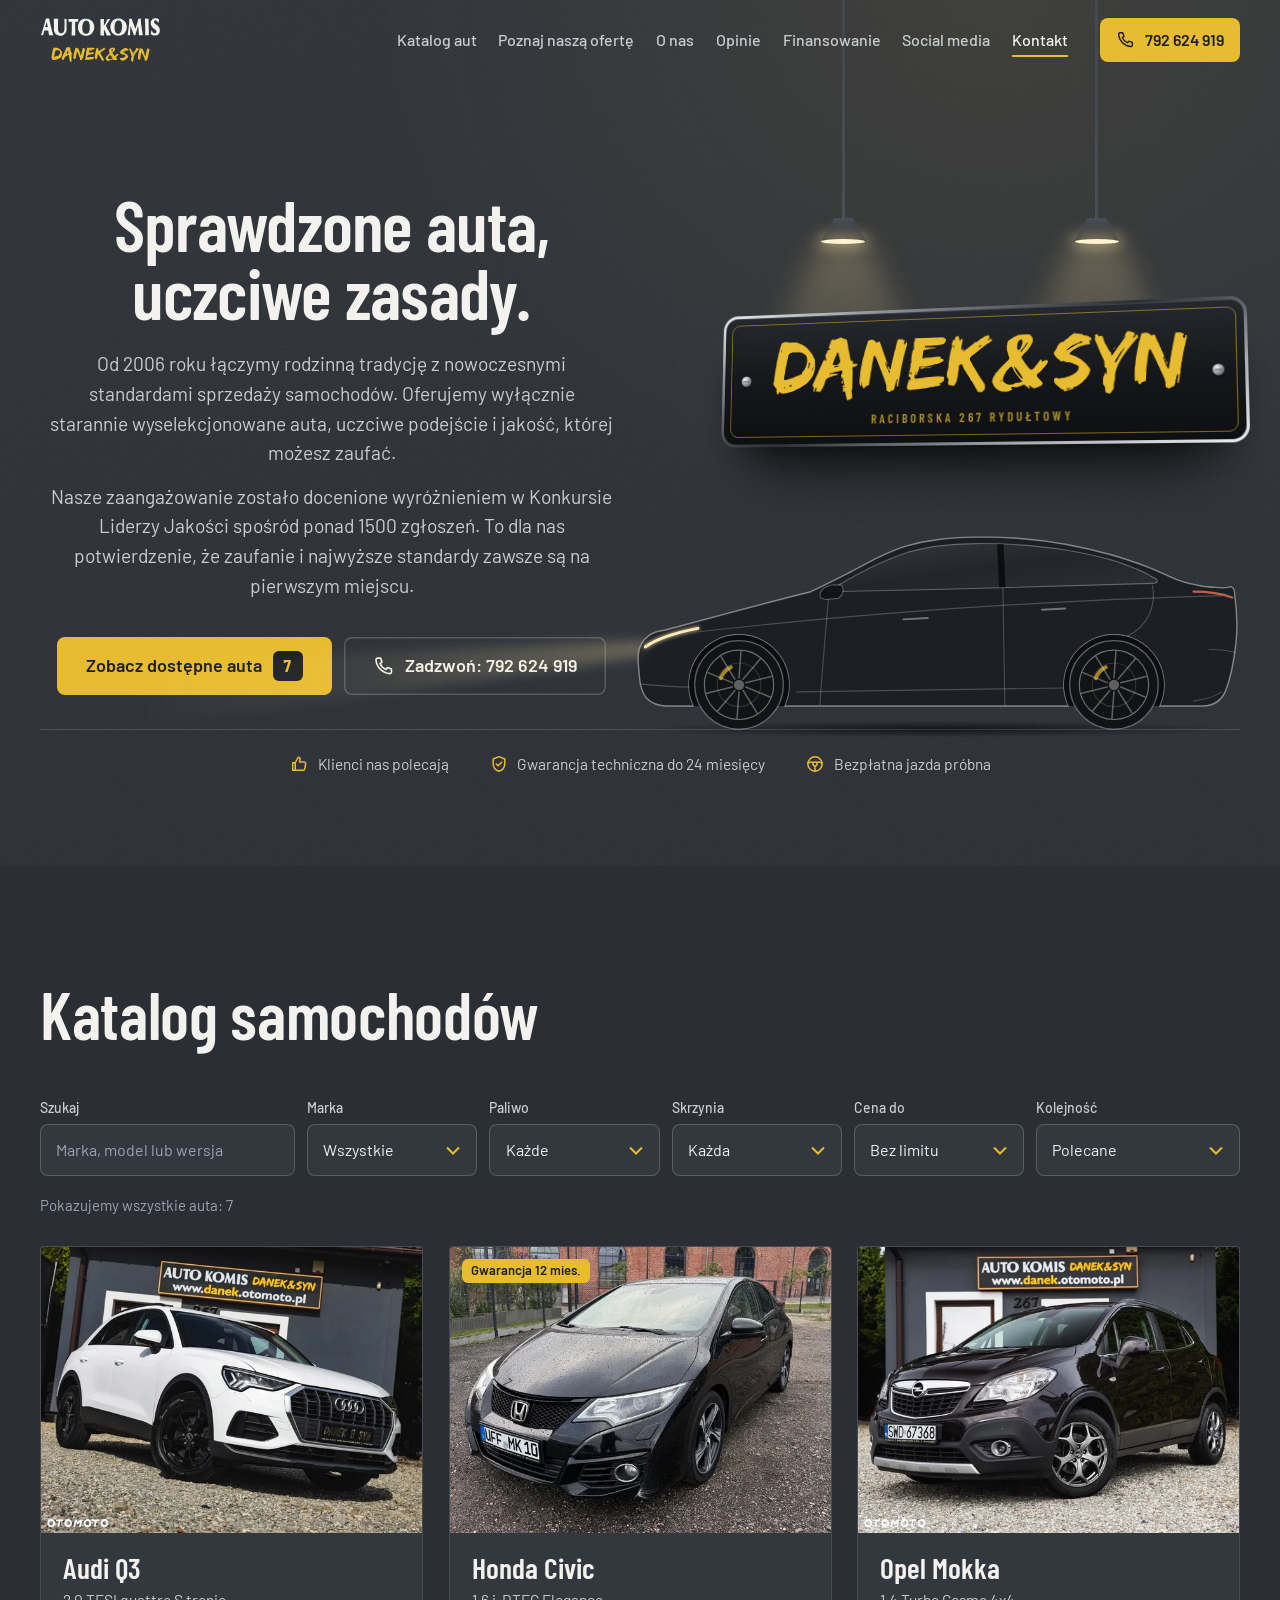
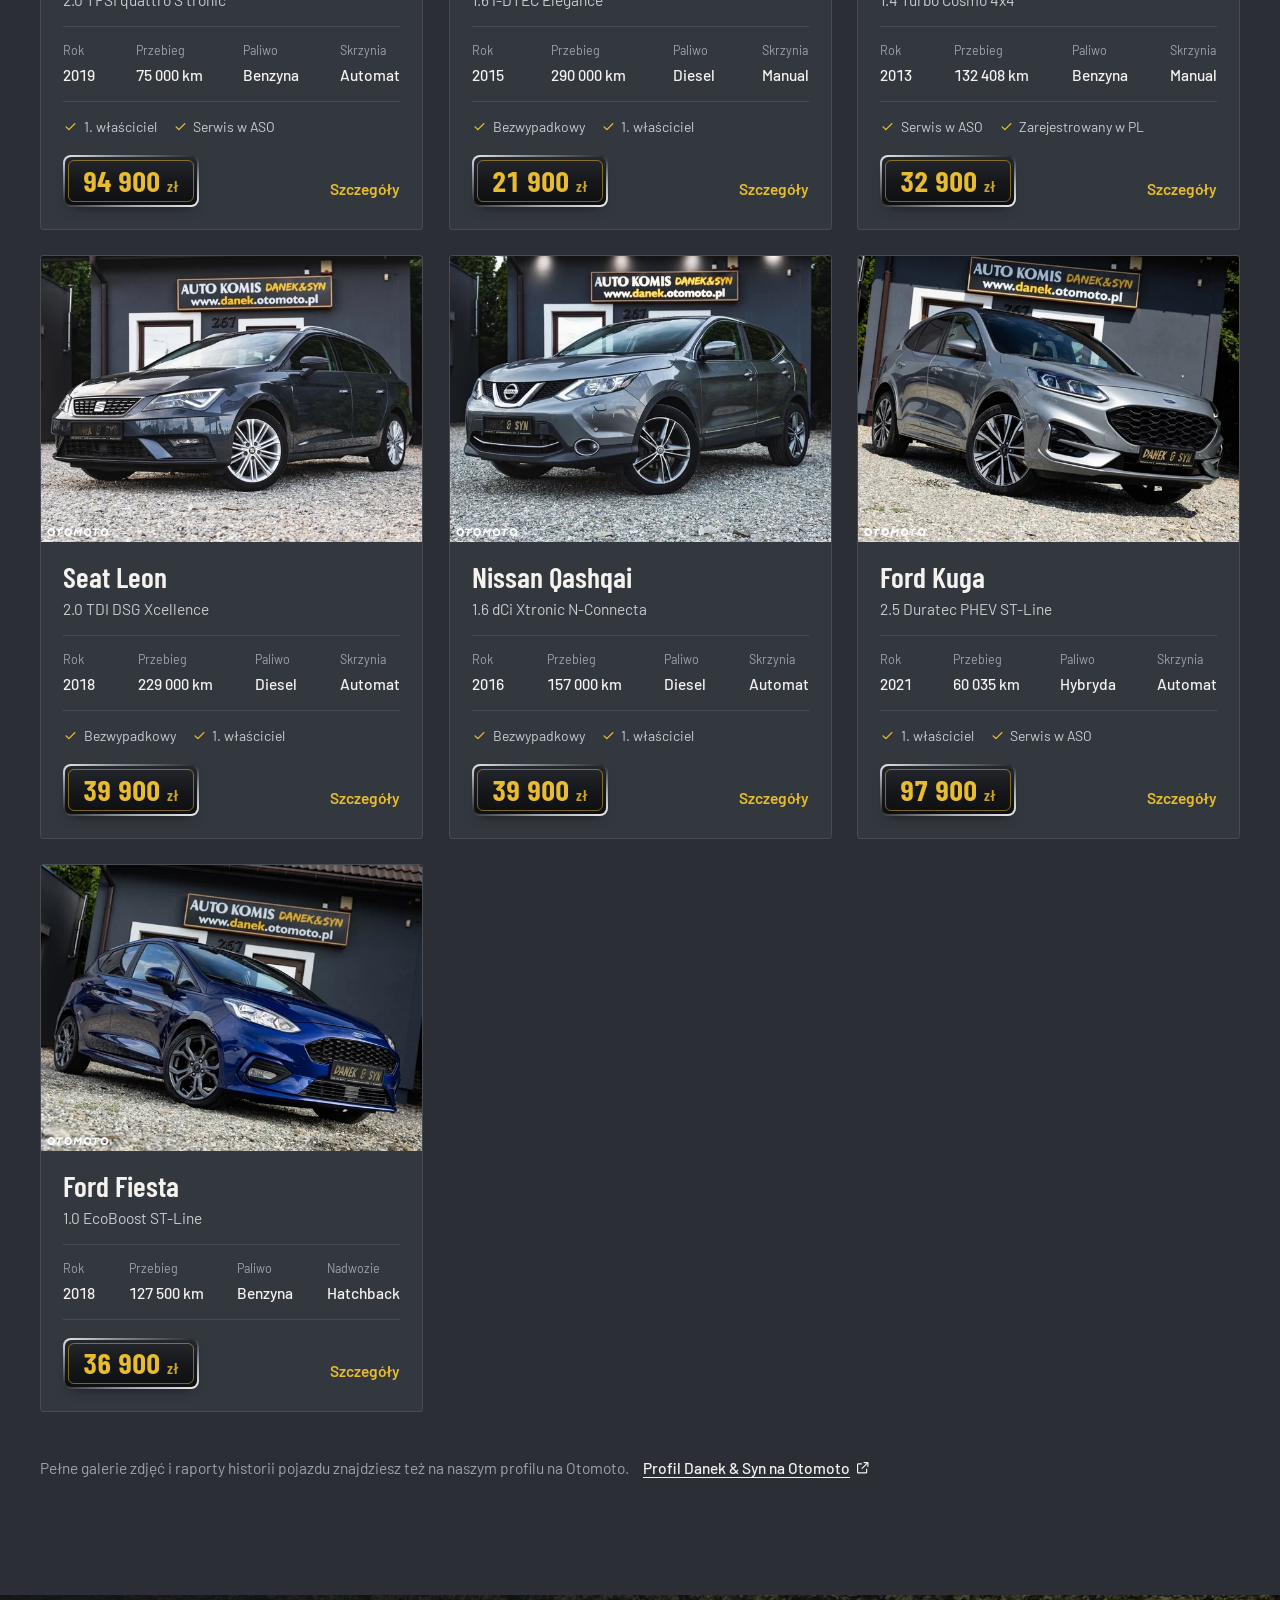
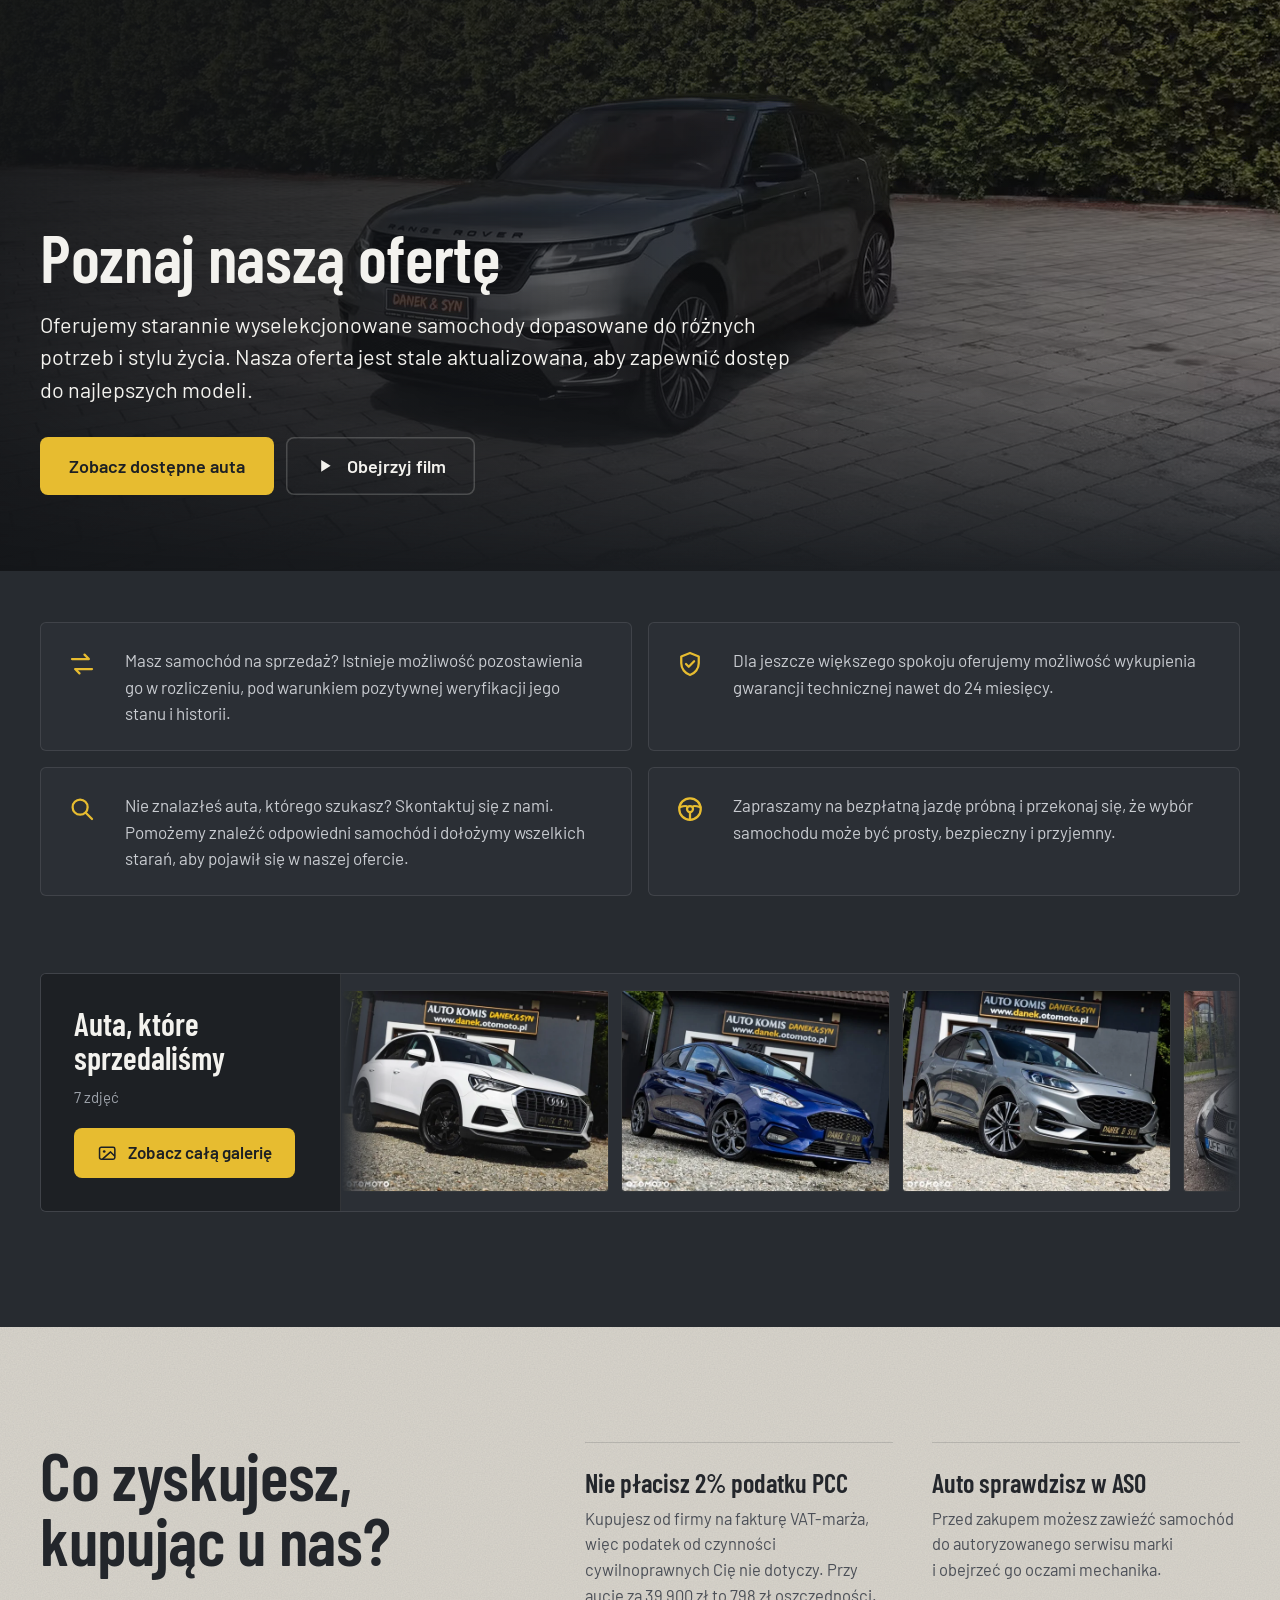
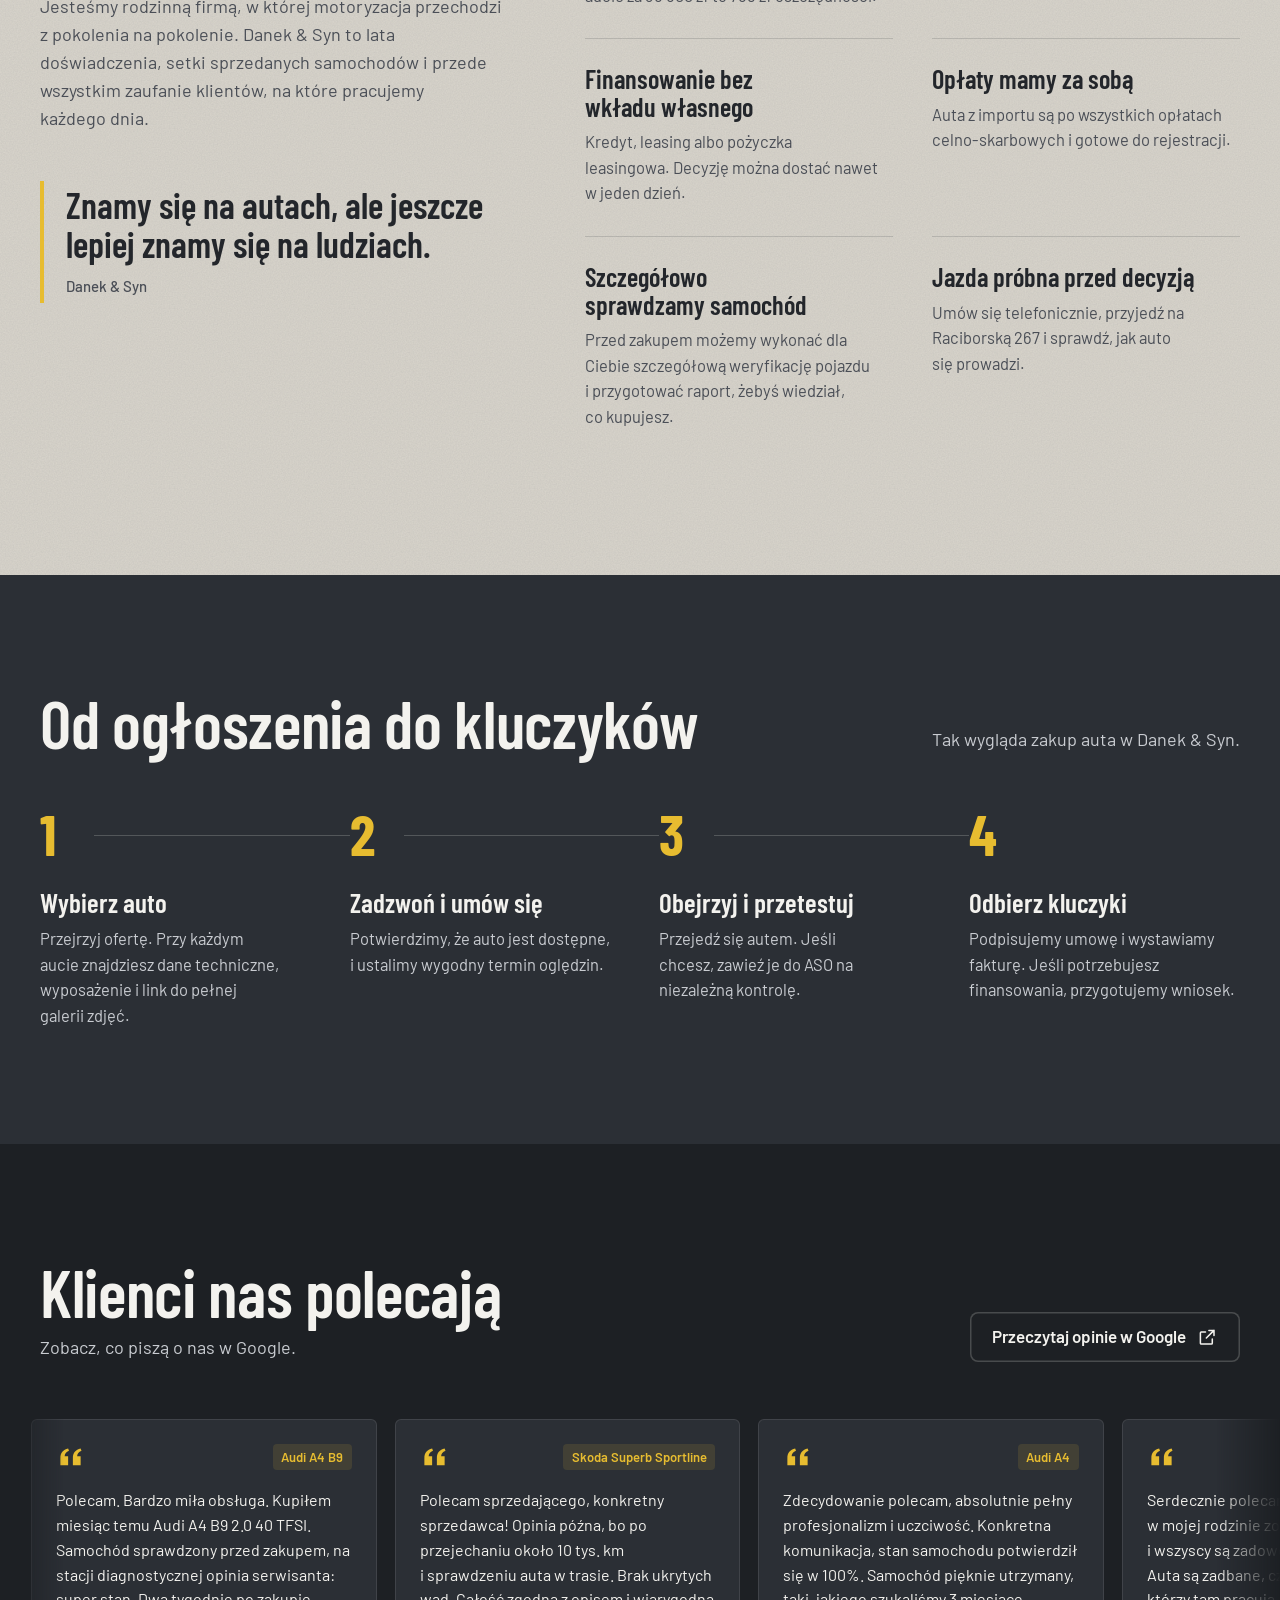
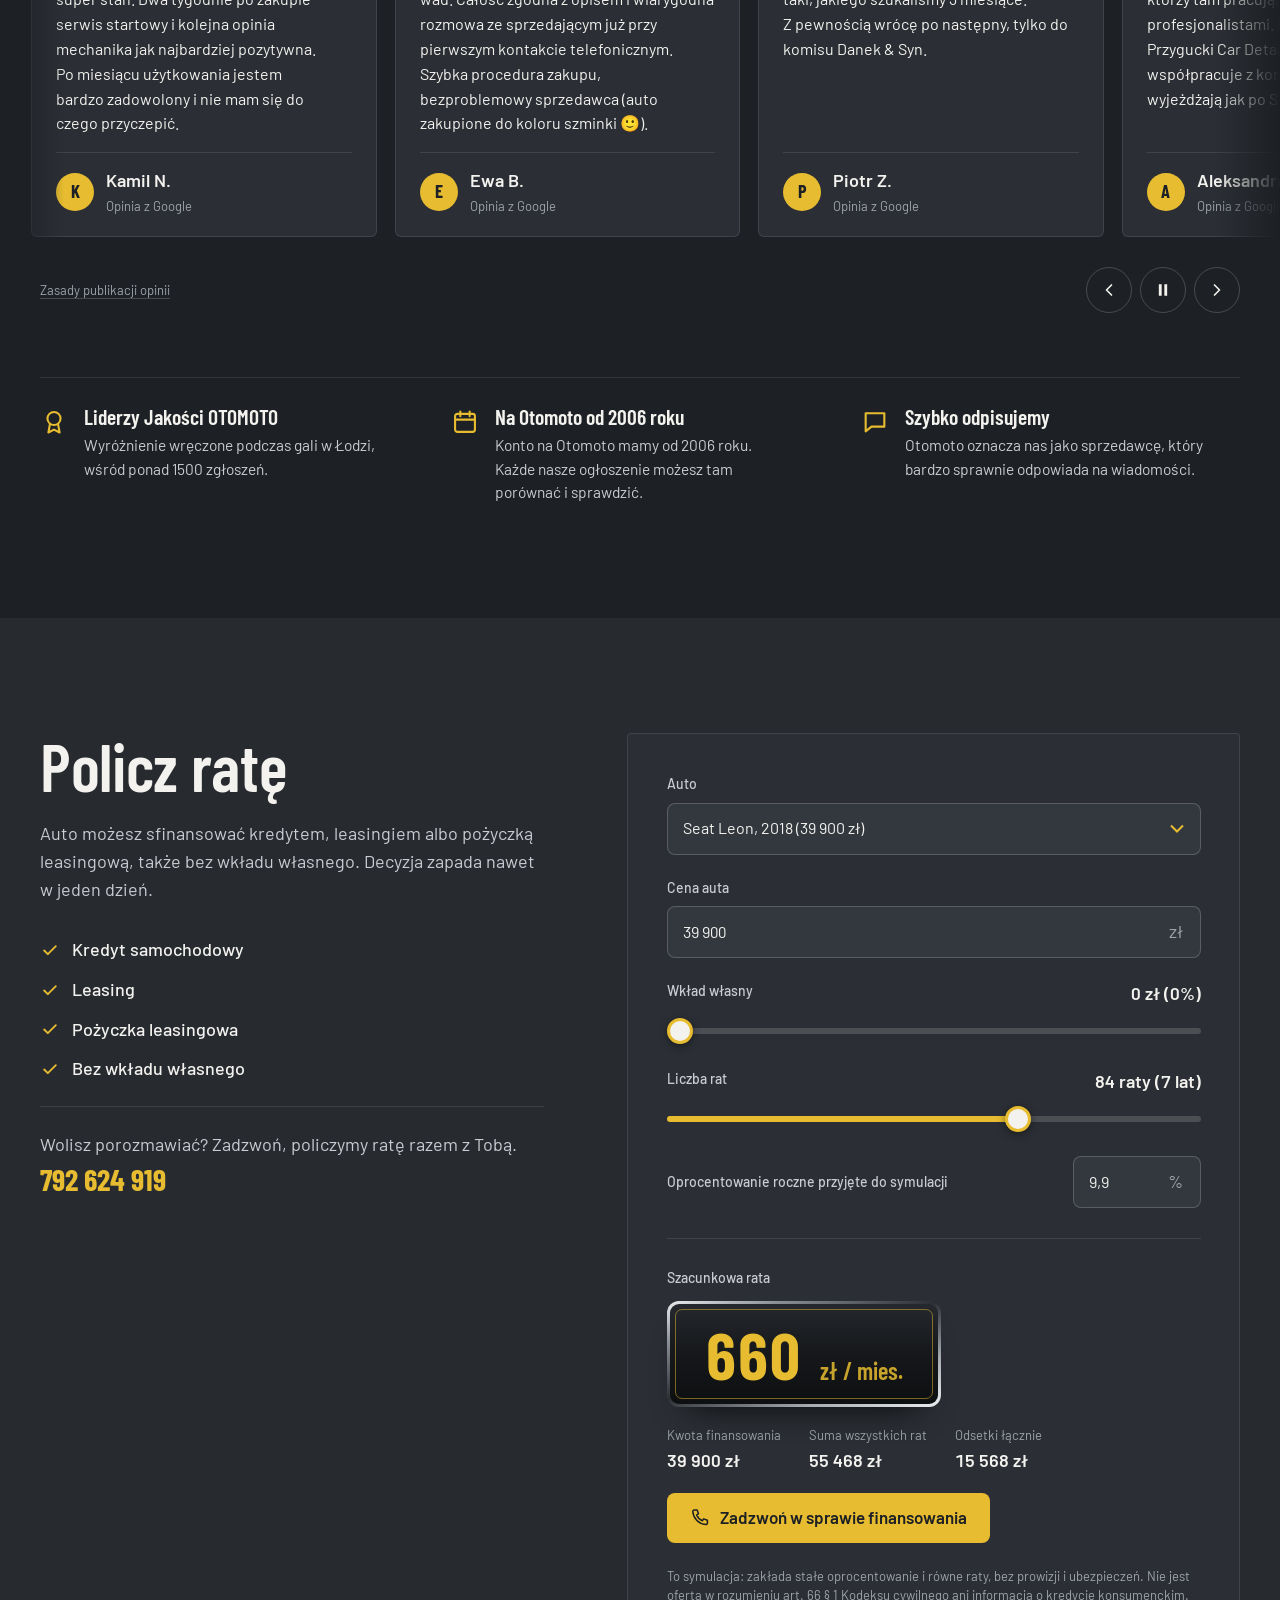
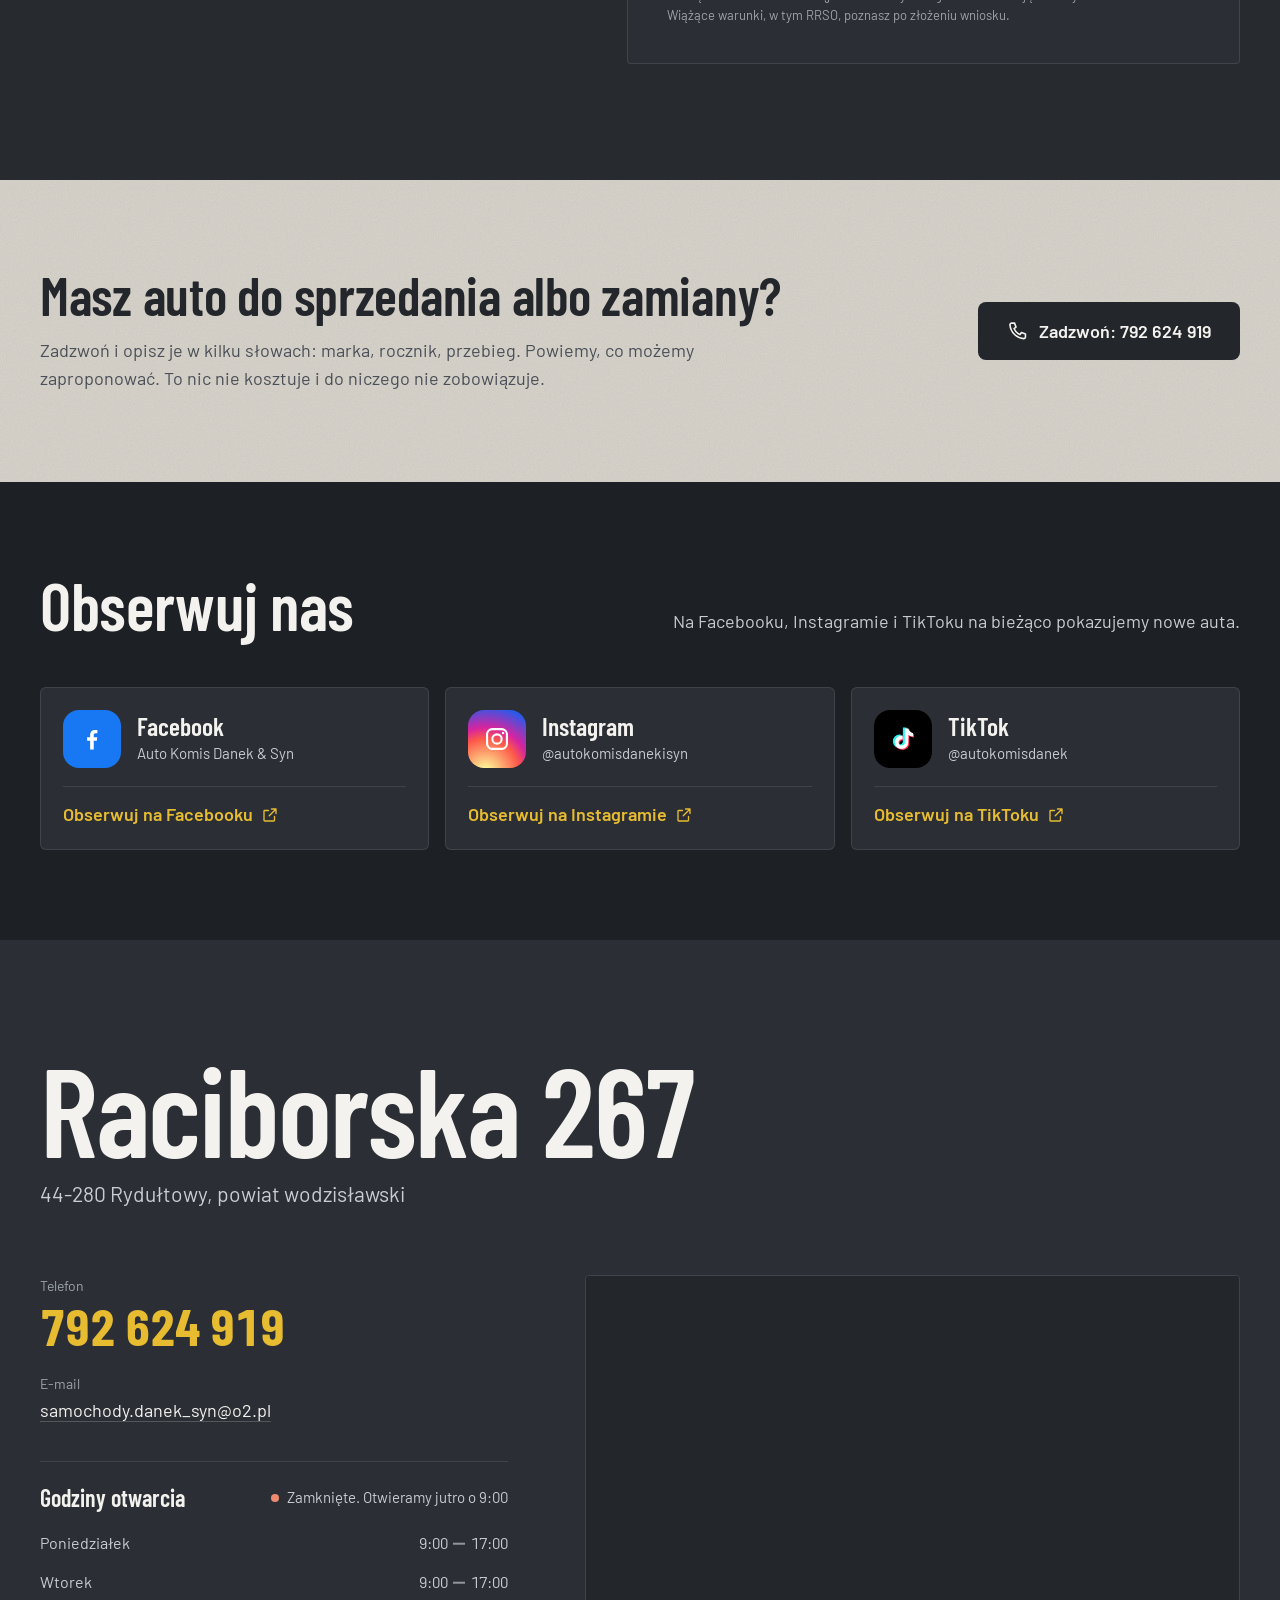
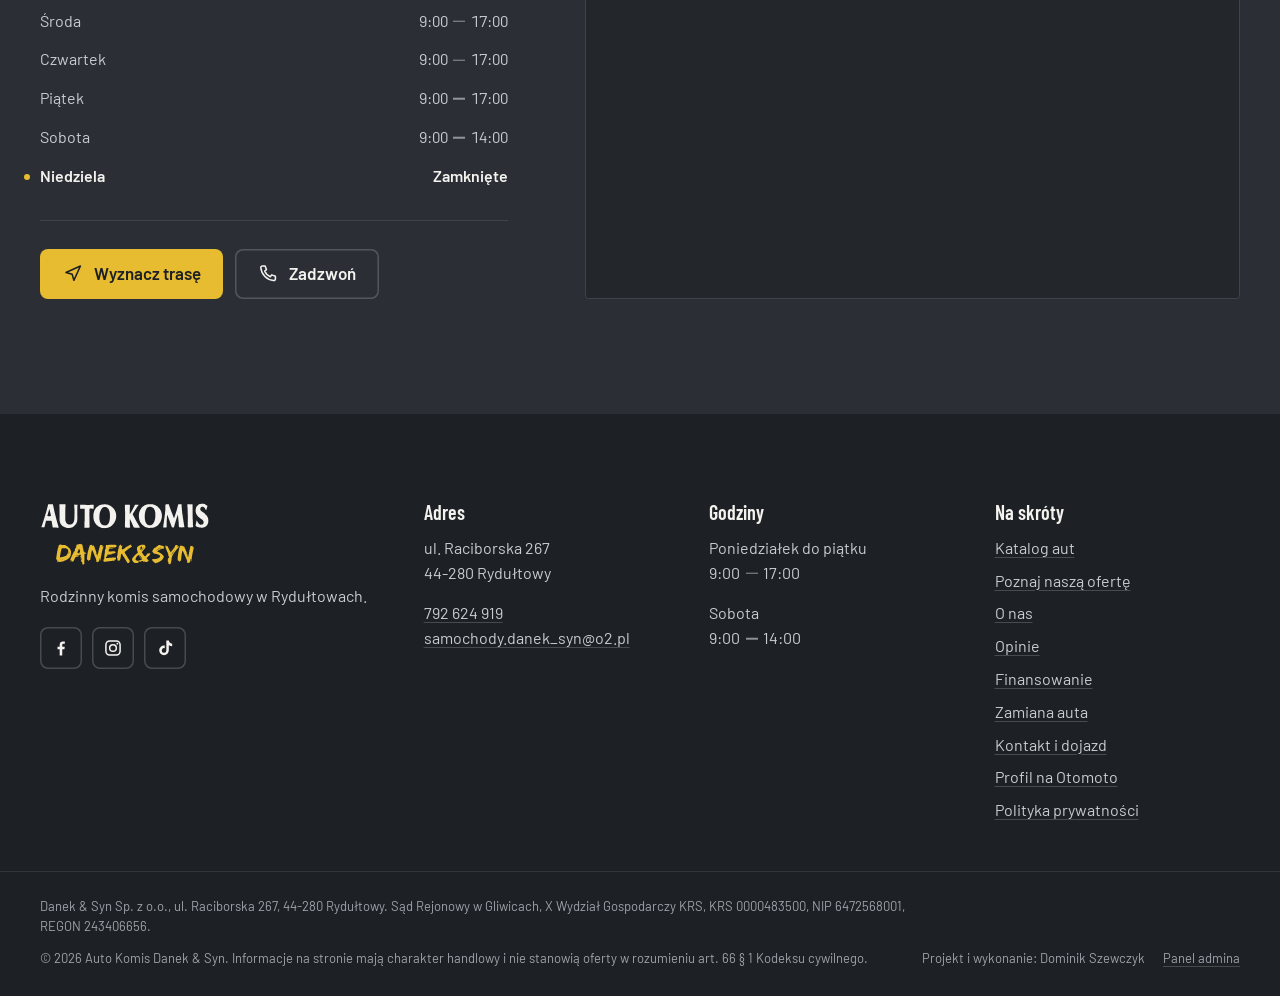
==== commit 8dd0288c: "debuging and beter car" ====
--- a/index.html
+++ b/index.html
@@ -168,17 +168,17 @@
           <filter id="car-glow" x="-20%" y="-200%" width="140%" height="500%"><feGaussianBlur stdDeviation="3" result="b"/><feMerge><feMergeNode in="b"/><feMergeNode in="SourceGraphic"/></feMerge></filter>
         </defs>
         <ellipse class="c-shadow" cx="500" cy="360" rx="470" ry="13" fill="url(#car-shadow)"/>
-        <path class="c-beam" d="M56 206L-760 250L-760 360L56 232Z" fill="url(#car-beam)" filter="url(#car-blur)"/>
-        <path class="c-body" d="M86 322L62 320C50 319 44 313 42 304L38 270C37 248 42 226 52 212C58 204 66 199 78 196C150 180 236 158 304 142C340 120 386 92 430 76C470 66 500 62 532 62C600 62 660 68 720 80C790 94 840 112 873 128C896 136 916 139 940 140C950 140 957 141 960 145C966 166 968 200 966 232C964 266 960 296 950 312C944 318 936 322 922 322L848.7 322A79 79 0 1 0 703.3 322L264.7 322A79 79 0 1 0 119.3 322L86 322Z" pathLength="1"/>
-        <path class="c-glass" d="M322 140C352 116 398 92 442 82C500 70 600 70 690 80C760 88 812 106 846 128C700 134 500 138 322 140Z" pathLength="1"/>
-        <path class="c-pillar" d="M592 74L602 74L606 136L596 137Z"/>
-        <path class="c-line" d="M96 206C340 176 660 156 950 150" pathLength="1"/><path class="c-line" d="M270 300C420 298 560 296 700 294" pathLength="1"/><path class="c-line" d="M324 142C320 190 314 260 312 320" pathLength="1"/><path class="c-line" d="M602 137C603 190 604 260 606 320" pathLength="1"/><path class="c-line" d="M800 132C806 162 800 196 782 212" pathLength="1"/><path class="c-line" d="M44 290C66 292 96 294 126 296" pathLength="1"/>
-        <path class="c-line c-line--strong" d="M440 166L478 164M664 160L700 158"/>
-        <path class="c-mirror" d="M318 150C318 140 328 133 342 131L354 132C358 140 356 149 349 154L330 156C322 156 318 154 318 150Z" pathLength="1"/>
-        <path class="c-well" d="M119.3 322A79 79 0 1 1 264.7 322Z"/><circle class="c-tire" cx="192" cy="291" r="69" pathLength="1"/><circle class="c-rim" cx="192" cy="291" r="51" pathLength="1"/><circle class="c-rim c-rim--thin" cx="192" cy="291" r="31"/><circle class="c-hub" cx="192" cy="291" r="8"/><path class="c-spoke" d="M191.0 279.0L189.7 243.1M193.0 279.0L194.3 243.1M203.0 286.3L236.9 274.0M203.7 288.3L238.3 278.4M199.9 300.1L222.0 328.4M198.2 301.3L218.3 331.1M185.8 301.3L165.7 331.1M184.1 300.1L162.0 328.4M180.3 288.3L145.7 278.4M181.0 286.3L147.1 274.0"/>
-        <path class="c-well" d="M703.3 322A79 79 0 1 1 848.7 322Z"/><circle class="c-tire" cx="776" cy="291" r="69" pathLength="1"/><circle class="c-rim" cx="776" cy="291" r="51" pathLength="1"/><circle class="c-rim c-rim--thin" cx="776" cy="291" r="31"/><circle class="c-hub" cx="776" cy="291" r="8"/><path class="c-spoke" d="M775.0 279.0L773.7 243.1M777.0 279.0L778.3 243.1M787.0 286.3L820.9 274.0M787.7 288.3L822.3 278.4M783.9 300.1L806.0 328.4M782.2 301.3L802.3 331.1M769.8 301.3L749.7 331.1M768.1 300.1L746.0 328.4M764.3 288.3L729.7 278.4M765.0 286.3L731.1 274.0"/>
-        <path class="c-tail" d="M900 146C920 145 940 148 956 154"/>
-        <path class="c-head" d="M58 214C76 204 108 197 154 191" filter="url(#car-glow)"/>
+        <path class="c-beam" d="M48 222L-760 258L-760 360L48 246Z" fill="url(#car-beam)" filter="url(#car-blur)"/>
+        <path class="c-body" d="M80 324C68 324 56 320 48 312C42 304 38 294 37 280C36 266 34 254 35 244C36 232 41 222 52 214C59 209 66 207 76 206C150 186 230 164 304 146C322.7 136.7 342.3 127 360 118C377.7 109 394.7 99.2 410 92C425.3 84.8 437 79.5 452 75C467 70.5 482 67.3 500 65C518 62.7 538.3 61.3 560 61C581.7 60.7 606.7 61.2 630 63C653.3 64.8 676.7 67.8 700 72C723.3 76.2 748.3 82 770 88C791.7 94 812.3 101.3 830 108C847.7 114.7 862.3 123.2 876 128C889.7 132.8 900.7 135 912 137C923.3 139 933.3 139 944 140C950 140 955 139 958 138C962 139 964 143 964 150C967 172 969 200 966 226C963 252 958 280 950 300C944 314 932 324 914 324L846.7 324A78 78 0 1 0 705.3 324L262.7 324A78 78 0 1 0 121.3 324L80 324Z" pathLength="1"/>
+        <path class="c-glass" d="M330 146C368 122 414 98 456 84C470.7 81 482.7 77.2 500 75C517.3 72.8 538.3 71.3 560 71C581.7 70.7 606.7 71.3 630 73C653.3 74.7 676.7 77.2 700 81C723.3 84.8 751 90.8 770 96C789 101.2 802.3 107.2 814 112C825.7 116.8 831.3 120.7 840 125C846 129 844 133 836 133C700 138 500 143 330 146Z" pathLength="1"/>
+        <path class="c-pillar" d="M594 72L604 72L607 139L597 139Z"/>
+        <path class="c-line" d="M132 208C380 180 660 160 944 152" pathLength="1"/><path class="c-line" d="M282 302C430 300 570 298 698 296" pathLength="1"/><path class="c-line" d="M332 148C328 196 322 262 318 322" pathLength="1"/><path class="c-line" d="M603 140C604 196 605 262 606 322" pathLength="1"/><path class="c-line" d="M836 136C842 166 830 200 796 215.6" pathLength="1"/><path class="c-line" d="M40 290C60 292 92 294 124 295" pathLength="1"/><path class="c-line" d="M924 236C942 236 956 238 965 241" pathLength="1"/><path class="c-line" d="M900 316C918 314 934 309 944 302" pathLength="1"/>
+        <path class="c-line c-line--strong" d="M448 189L486 187M664 174L700 172"/>
+        <path class="c-mirror" d="M318 152C318 143 327 137 340 135L352 136C356 143 354 151 347 156L329 158C322 158 318 156 318 152Z" pathLength="1"/>
+        <path class="c-well" d="M121.3 324A78 78 0 1 1 262.7 324Z"/><circle class="c-tire" cx="192" cy="291" r="69" pathLength="1"/><circle class="c-rim" cx="192" cy="291" r="54" pathLength="1"/><circle class="c-rim c-rim--thin" cx="192" cy="291" r="34"/><path class="c-caliper" d="M163.8 280.7A30 30 0 0 1 179.3 263.8"/><path class="c-spoke" d="M192 280L195.1 239.1M198.5 282.1L225 250.8M202.5 287.6L242.3 277.9M202.5 294.4L240.4 310M198.5 299.9L220 334.8M192 302L188.9 342.9M185.5 299.9L159 331.2M181.5 294.4L141.7 304.1M181.5 287.6L143.6 272M185.5 282.1L164 247.2"/><circle class="c-hub" cx="192" cy="291" r="8"/>
+        <path class="c-well" d="M705.3 324A78 78 0 1 1 846.7 324Z"/><circle class="c-tire" cx="776" cy="291" r="69" pathLength="1"/><circle class="c-rim" cx="776" cy="291" r="54" pathLength="1"/><circle class="c-rim c-rim--thin" cx="776" cy="291" r="34"/><path class="c-caliper" d="M747.8 280.7A30 30 0 0 1 763.3 263.8"/><path class="c-spoke" d="M776 280L779.1 239.1M782.5 282.1L809 250.8M786.5 287.6L826.3 277.9M786.5 294.4L824.4 310M782.5 299.9L804 334.8M776 302L772.9 342.9M769.5 299.9L743 331.2M765.5 294.4L725.7 304.1M765.5 287.6L727.6 272M769.5 282.1L748 247.2"/><circle class="c-hub" cx="776" cy="291" r="8"/>
+        <path class="c-tail" d="M900 146C922 146 944 149 960 155"/>
+        <path class="c-head" d="M46 232C62 220 92 210 128 203" filter="url(#car-glow)"/>
       </svg>
       <ul class="hero__facts">
         <li><svg aria-hidden="true"><use href="#i-thumb"/></svg><span>Klienci nas polecają</span></li>
--- a/assets/css/style.css
+++ b/assets/css/style.css
@@ -872,3 +872,8 @@
 .lightbox__thumb img { position: absolute; inset: 0; width: 100%; height: 100%; object-fit: cover; }
 .lightbox__thumb:hover { opacity: 1; }
 .lightbox__thumb.is-active { border-color: var(--szyld); opacity: 1; }
+
+/* zacisk hamulca w kołach auta w hero */
+.hero__car .c-caliper { fill: none; stroke: #C9A227; stroke-width: 6; stroke-linecap: round; opacity: .8; animation: car-fade .6s ease 2.1s backwards; }
+@keyframes car-fade { from { opacity: 0; } }
+@media (prefers-reduced-motion: reduce) { .hero__car .c-caliper { animation: none; } }
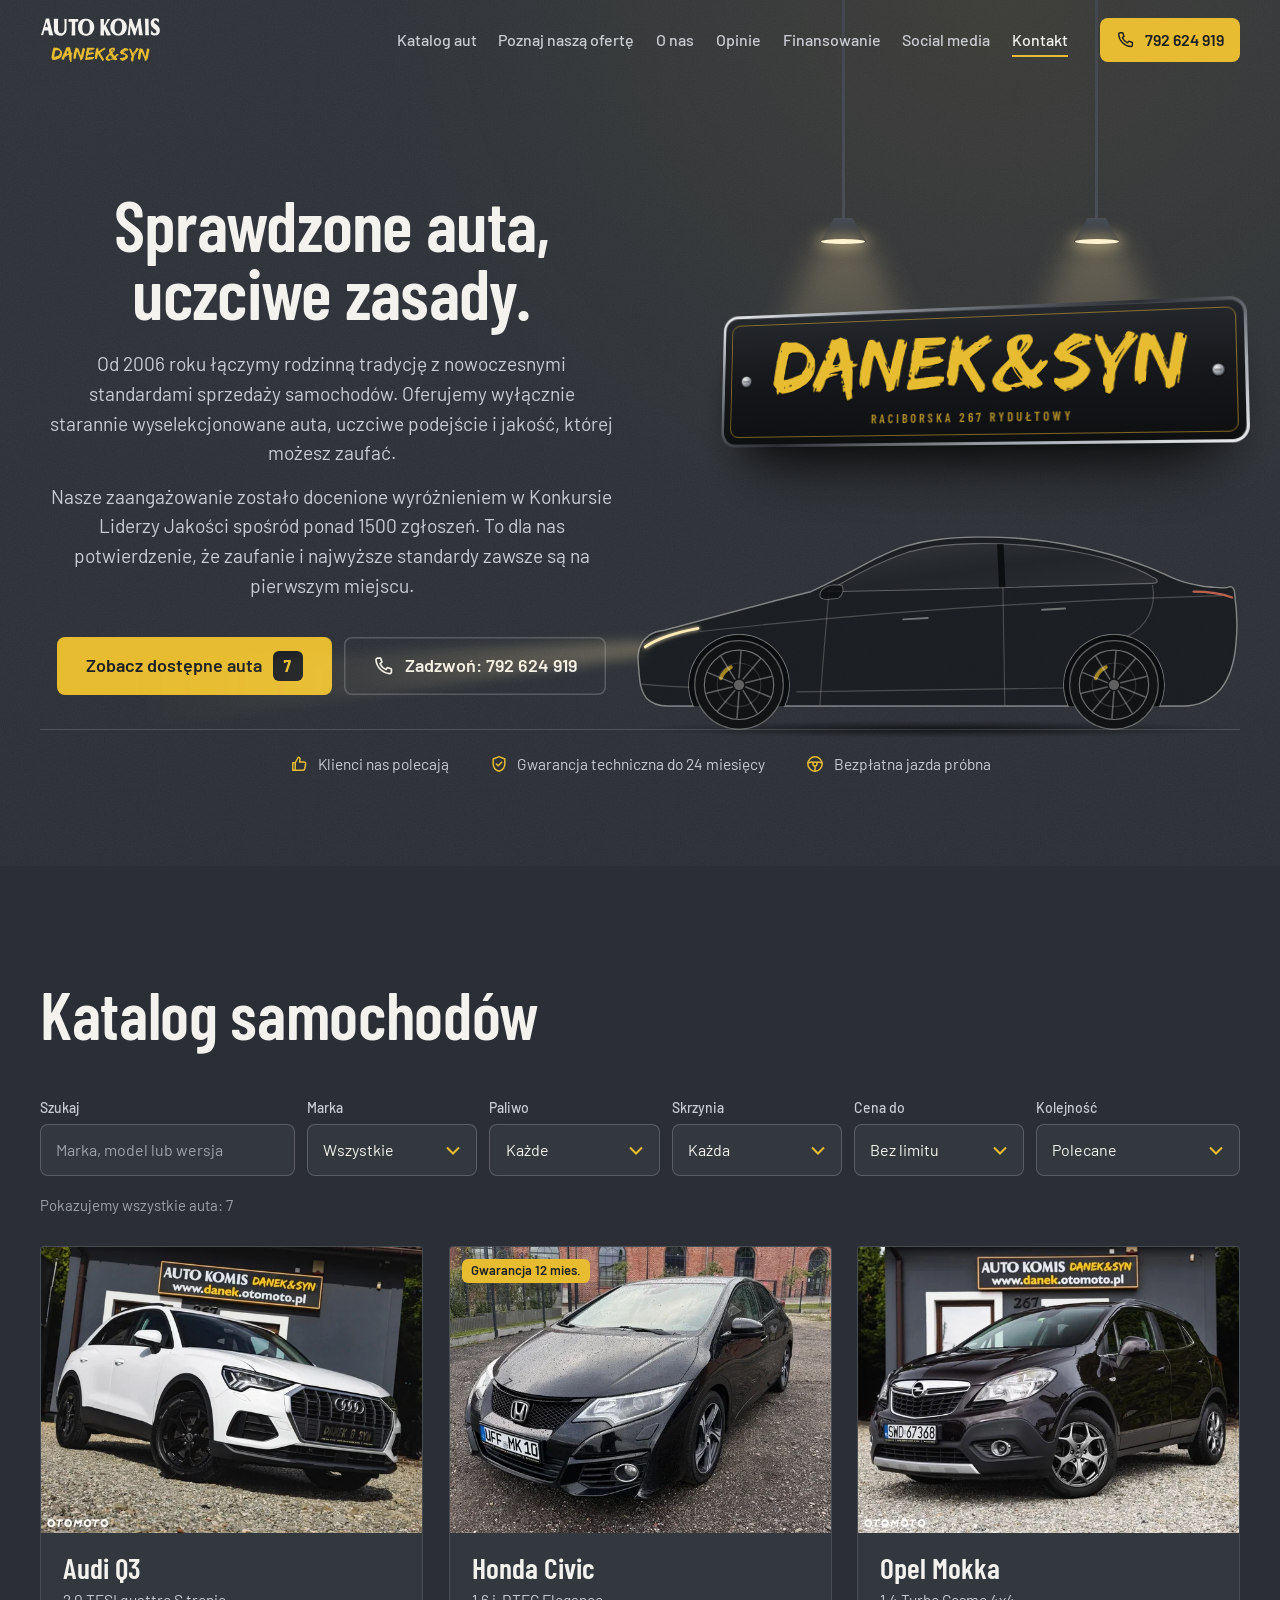
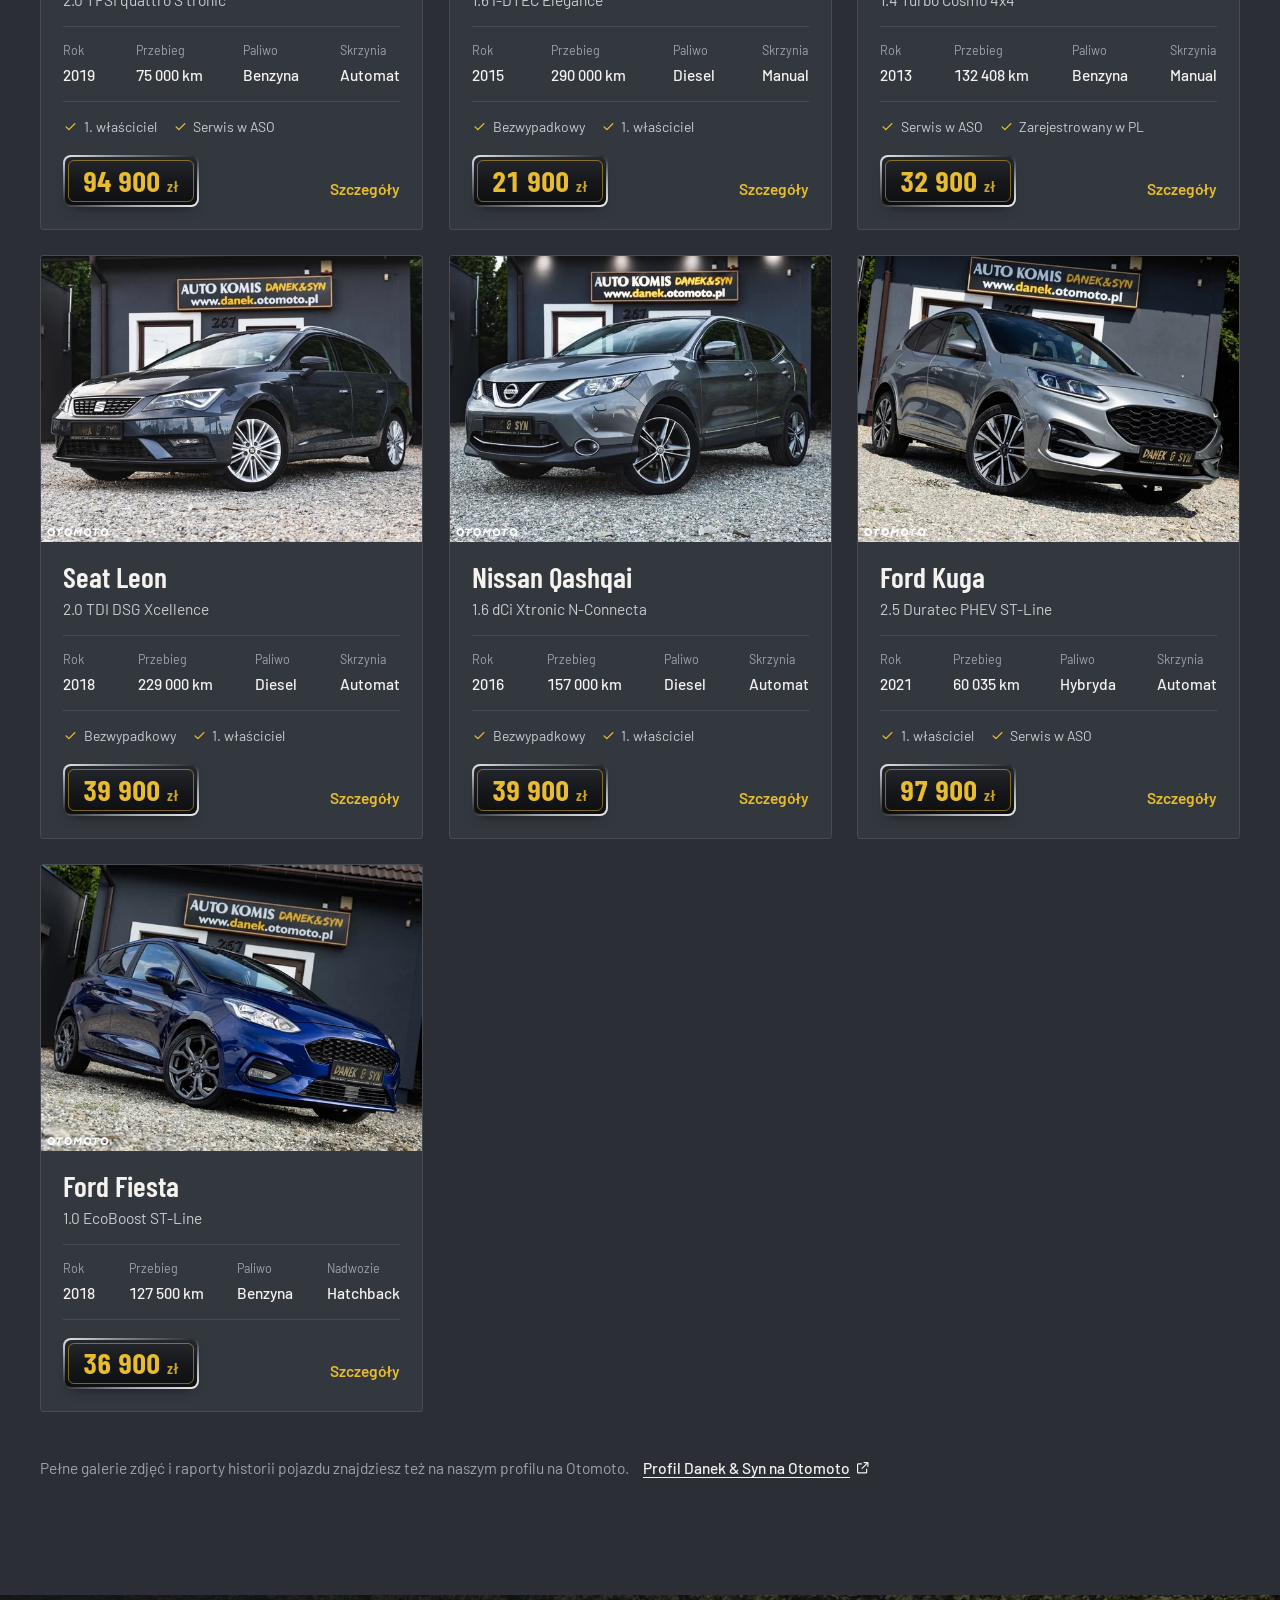
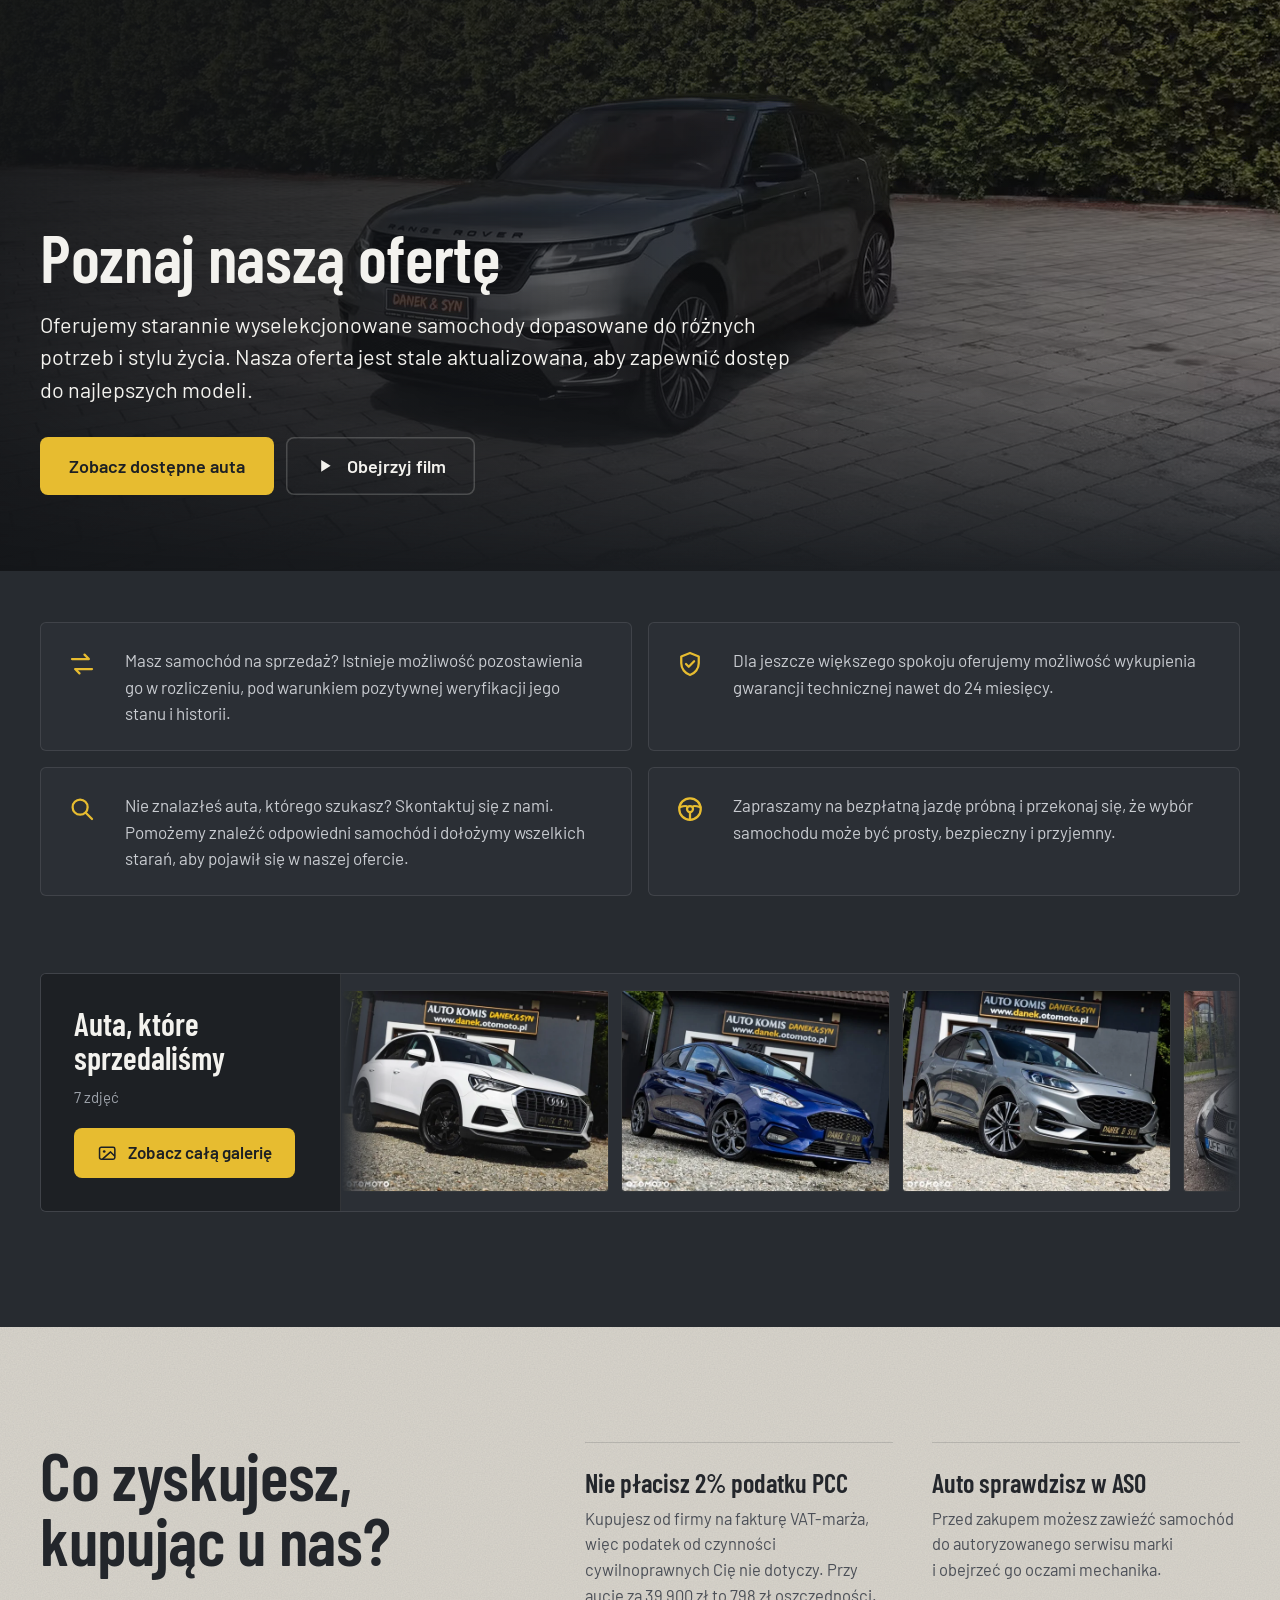
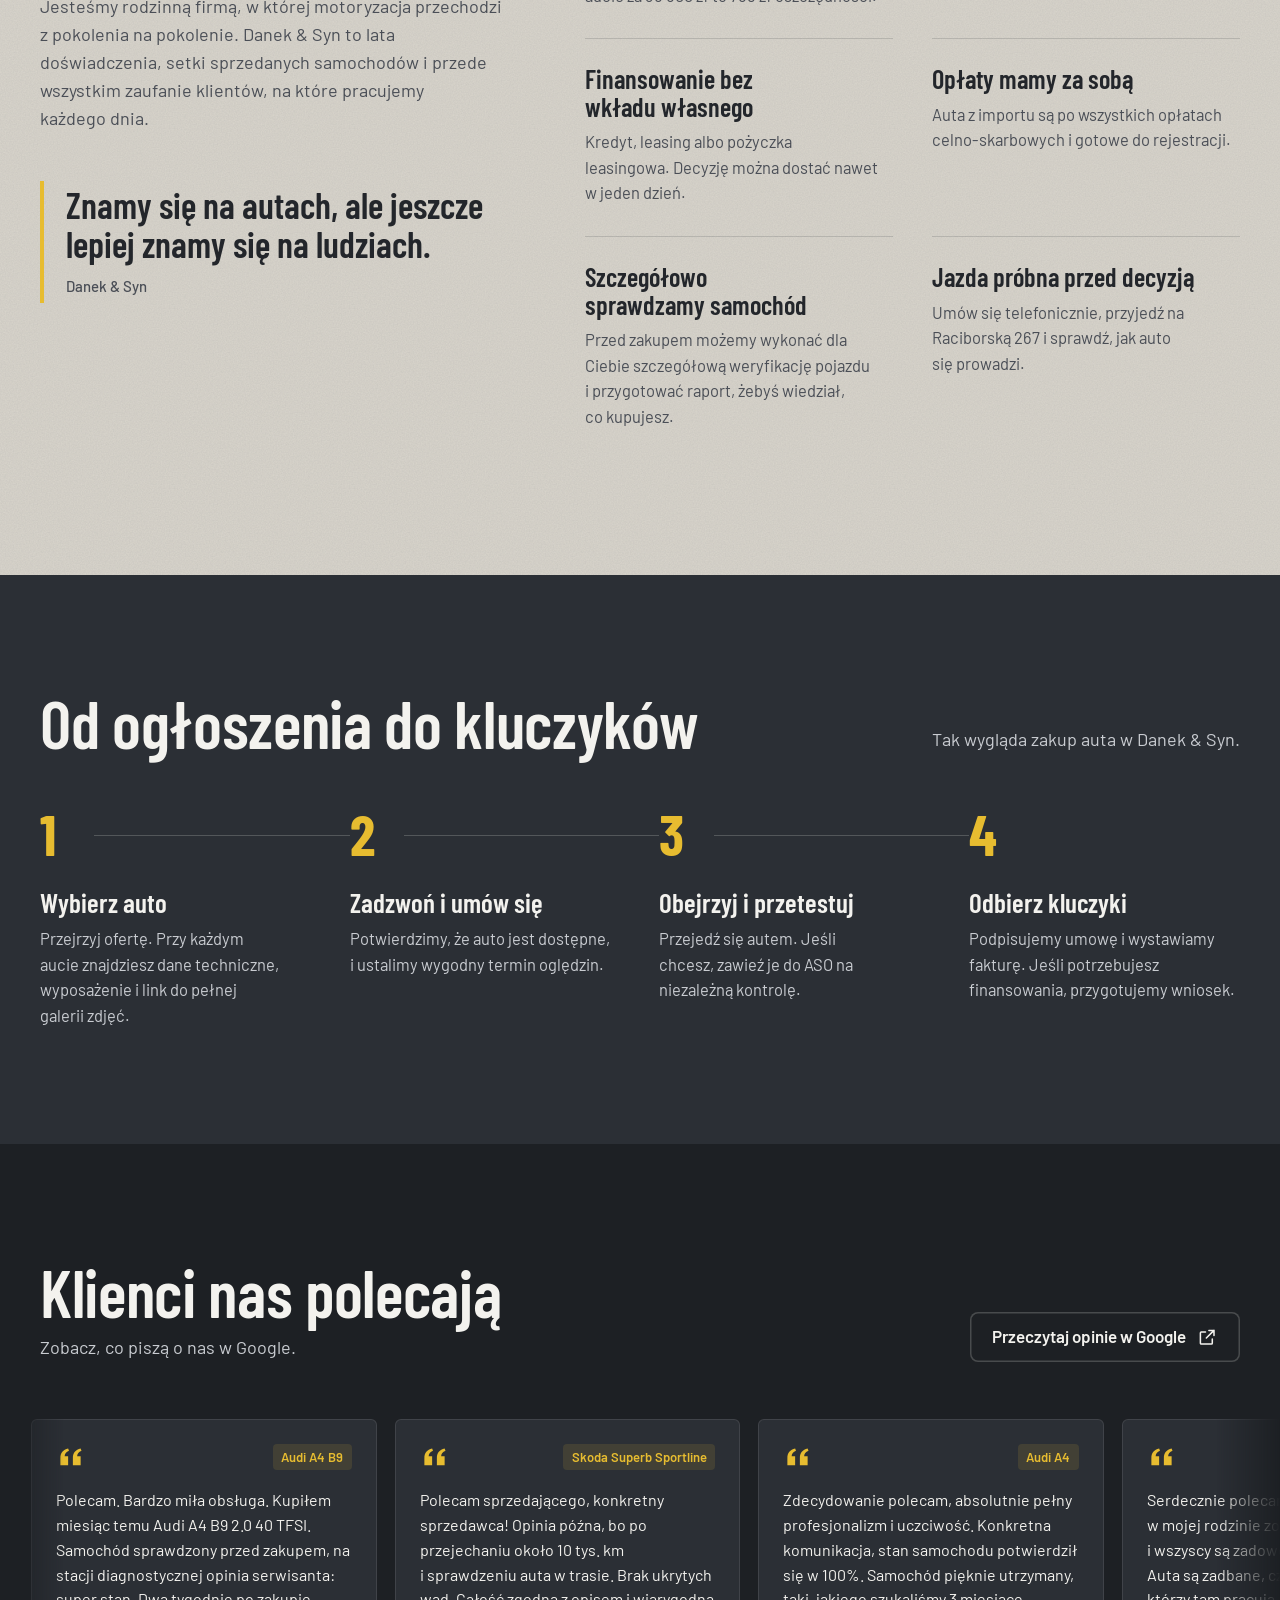
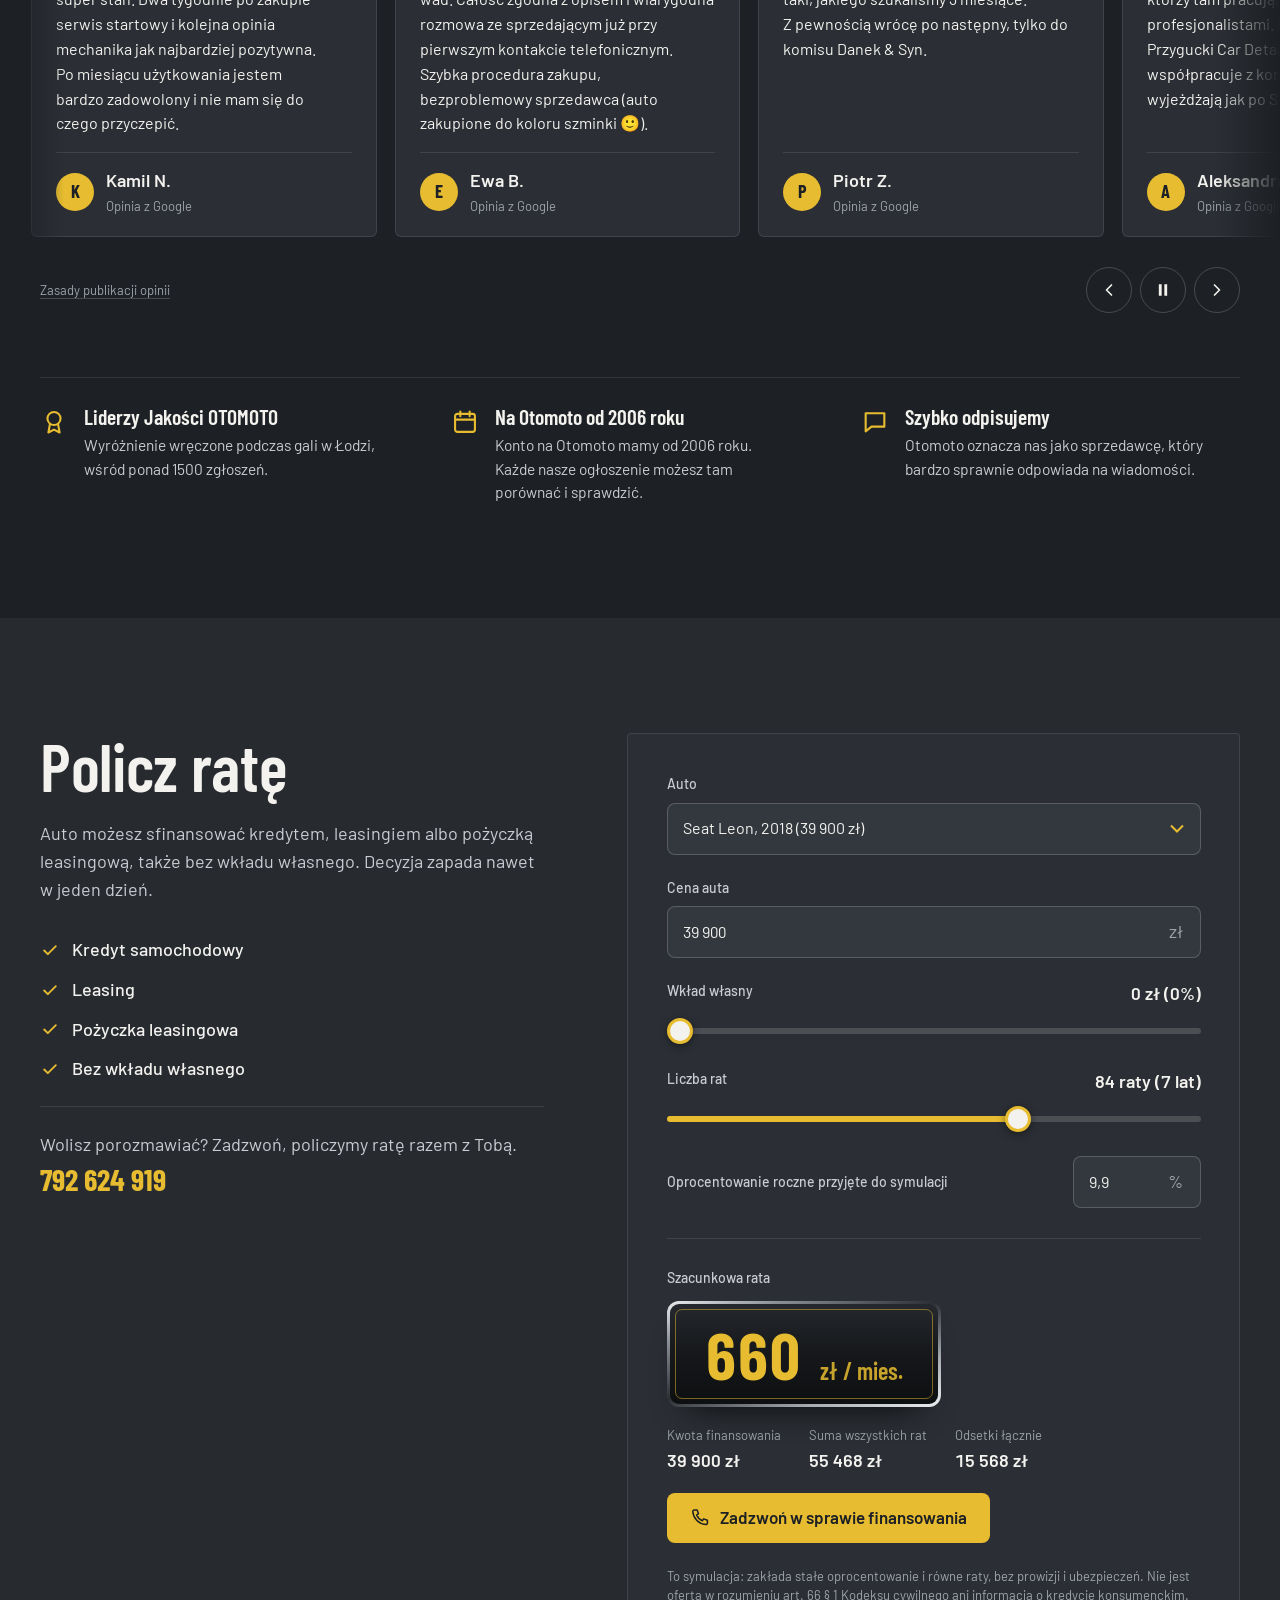
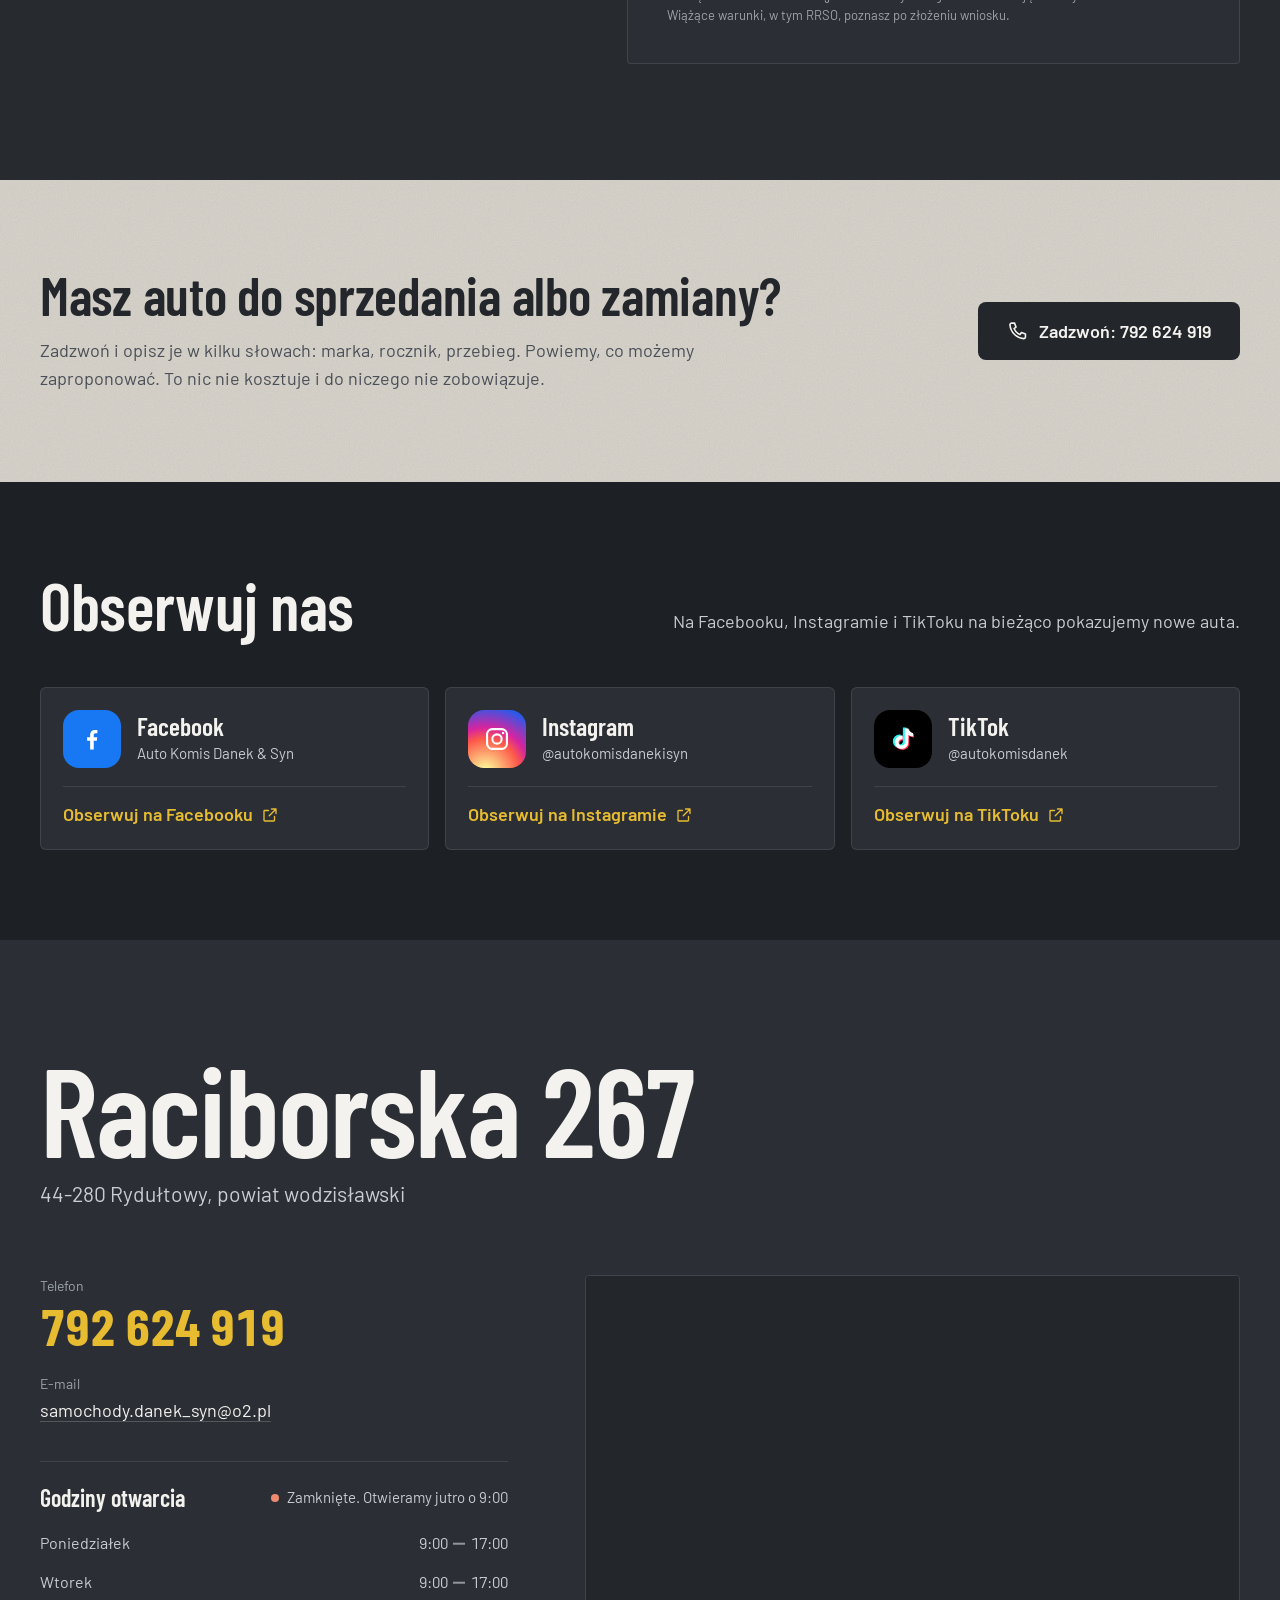
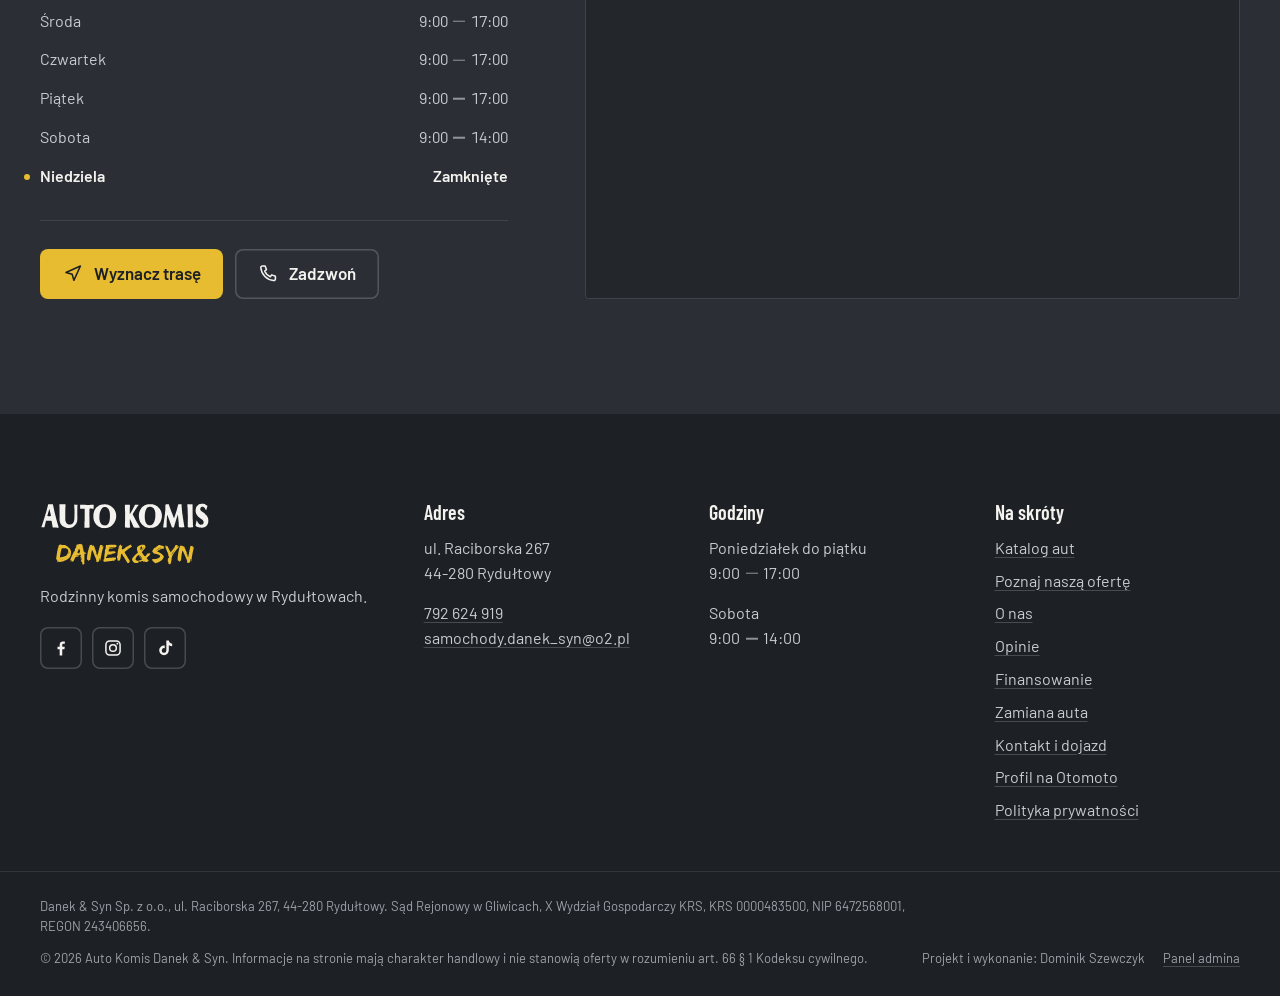
==== commit cfc37e2c: "Update index.html" ====
--- a/index.html
+++ b/index.html
@@ -169,10 +169,10 @@
         </defs>
         <ellipse class="c-shadow" cx="500" cy="360" rx="470" ry="13" fill="url(#car-shadow)"/>
         <path class="c-beam" d="M48 222L-760 258L-760 360L48 246Z" fill="url(#car-beam)" filter="url(#car-blur)"/>
-        <path class="c-body" d="M80 324C68 324 56 320 48 312C42 304 38 294 37 280C36 266 34 254 35 244C36 232 41 222 52 214C59 209 66 207 76 206C150 186 230 164 304 146C322.7 136.7 342.3 127 360 118C377.7 109 394.7 99.2 410 92C425.3 84.8 437 79.5 452 75C467 70.5 482 67.3 500 65C518 62.7 538.3 61.3 560 61C581.7 60.7 606.7 61.2 630 63C653.3 64.8 676.7 67.8 700 72C723.3 76.2 748.3 82 770 88C791.7 94 812.3 101.3 830 108C847.7 114.7 862.3 123.2 876 128C889.7 132.8 900.7 135 912 137C923.3 139 933.3 139 944 140C950 140 955 139 958 138C962 139 964 143 964 150C967 172 969 200 966 226C963 252 958 280 950 300C944 314 932 324 914 324L846.7 324A78 78 0 1 0 705.3 324L262.7 324A78 78 0 1 0 121.3 324L80 324Z" pathLength="1"/>
+        <path class="c-body" d="M80 324C68 324 56 320 48 312C42 304 38 294 37 280C36 266 34 254 35 244C36 232 41 222 52 214C59 209 66 207 76 206C150 186 230 164 304 146C322.7 136.7 342.3 127 360 118C377.7 109 394.7 99.2 410 92C425.3 84.8 437 79.5 452 75C467 70.5 482 67.3 500 65C518 62.7 538.3 61.3 560 61C581.7 60.7 606.7 61.2 630 63C653.3 64.8 676.7 67.8 700 72C723.3 76.2 748.3 82 770 88C791.7 94 812.3 101.3 830 108C847.7 114.7 862.3 123.2 876 128C889.7 132.8 900.7 135 912 137C923.3 139 933.3 139 944 140C950 140 955 139 958 138C962 139 964 143 964 150C967 172 969 200 966 226C964 256 956 280 942 298C926 316 908 324 884 324L846.7 324A78 78 0 1 0 705.3 324L262.7 324A78 78 0 1 0 121.3 324L80 324Z" pathLength="1"/>
         <path class="c-glass" d="M330 146C368 122 414 98 456 84C470.7 81 482.7 77.2 500 75C517.3 72.8 538.3 71.3 560 71C581.7 70.7 606.7 71.3 630 73C653.3 74.7 676.7 77.2 700 81C723.3 84.8 751 90.8 770 96C789 101.2 802.3 107.2 814 112C825.7 116.8 831.3 120.7 840 125C846 129 844 133 836 133C700 138 500 143 330 146Z" pathLength="1"/>
         <path class="c-pillar" d="M594 72L604 72L607 139L597 139Z"/>
-        <path class="c-line" d="M132 208C380 180 660 160 944 152" pathLength="1"/><path class="c-line" d="M282 302C430 300 570 298 698 296" pathLength="1"/><path class="c-line" d="M332 148C328 196 322 262 318 322" pathLength="1"/><path class="c-line" d="M603 140C604 196 605 262 606 322" pathLength="1"/><path class="c-line" d="M836 136C842 166 830 200 796 215.6" pathLength="1"/><path class="c-line" d="M40 290C60 292 92 294 124 295" pathLength="1"/><path class="c-line" d="M924 236C942 236 956 238 965 241" pathLength="1"/><path class="c-line" d="M900 316C918 314 934 309 944 302" pathLength="1"/>
+        <path class="c-line" d="M132 208C380 180 660 160 944 152" pathLength="1"/><path class="c-line" d="M282 302C430 300 570 298 698 296" pathLength="1"/><path class="c-line" d="M332 148C328 196 322 262 318 322" pathLength="1"/><path class="c-line" d="M603 140C604 196 605 262 606 322" pathLength="1"/><path class="c-line" d="M836 136C842 166 830 200 796 215.6" pathLength="1"/><path class="c-line" d="M40 290C60 292 92 294 124 295" pathLength="1"/>
         <path class="c-line c-line--strong" d="M448 189L486 187M664 174L700 172"/>
         <path class="c-mirror" d="M318 152C318 143 327 137 340 135L352 136C356 143 354 151 347 156L329 158C322 158 318 156 318 152Z" pathLength="1"/>
         <path class="c-well" d="M121.3 324A78 78 0 1 1 262.7 324Z"/><circle class="c-tire" cx="192" cy="291" r="69" pathLength="1"/><circle class="c-rim" cx="192" cy="291" r="54" pathLength="1"/><circle class="c-rim c-rim--thin" cx="192" cy="291" r="34"/><path class="c-caliper" d="M163.8 280.7A30 30 0 0 1 179.3 263.8"/><path class="c-spoke" d="M192 280L195.1 239.1M198.5 282.1L225 250.8M202.5 287.6L242.3 277.9M202.5 294.4L240.4 310M198.5 299.9L220 334.8M192 302L188.9 342.9M185.5 299.9L159 331.2M181.5 294.4L141.7 304.1M181.5 287.6L143.6 272M185.5 282.1L164 247.2"/><circle class="c-hub" cx="192" cy="291" r="8"/>
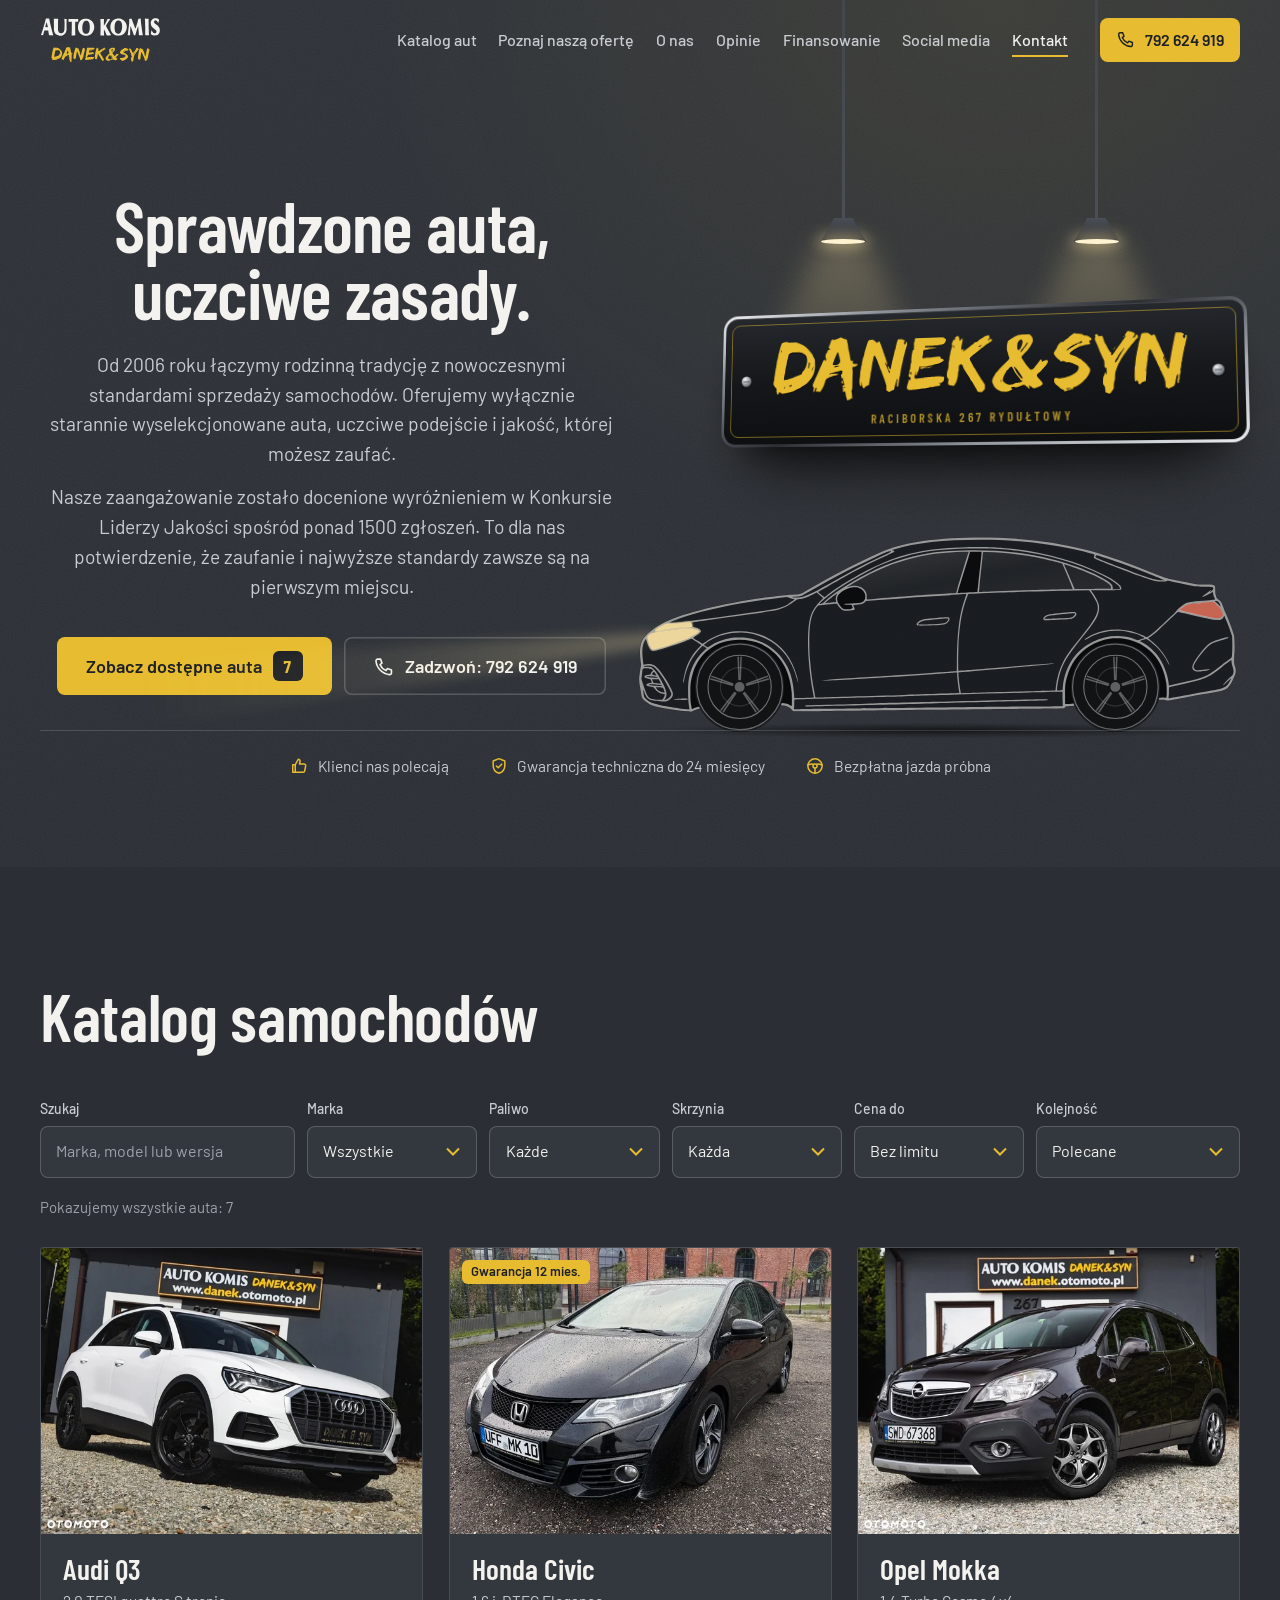
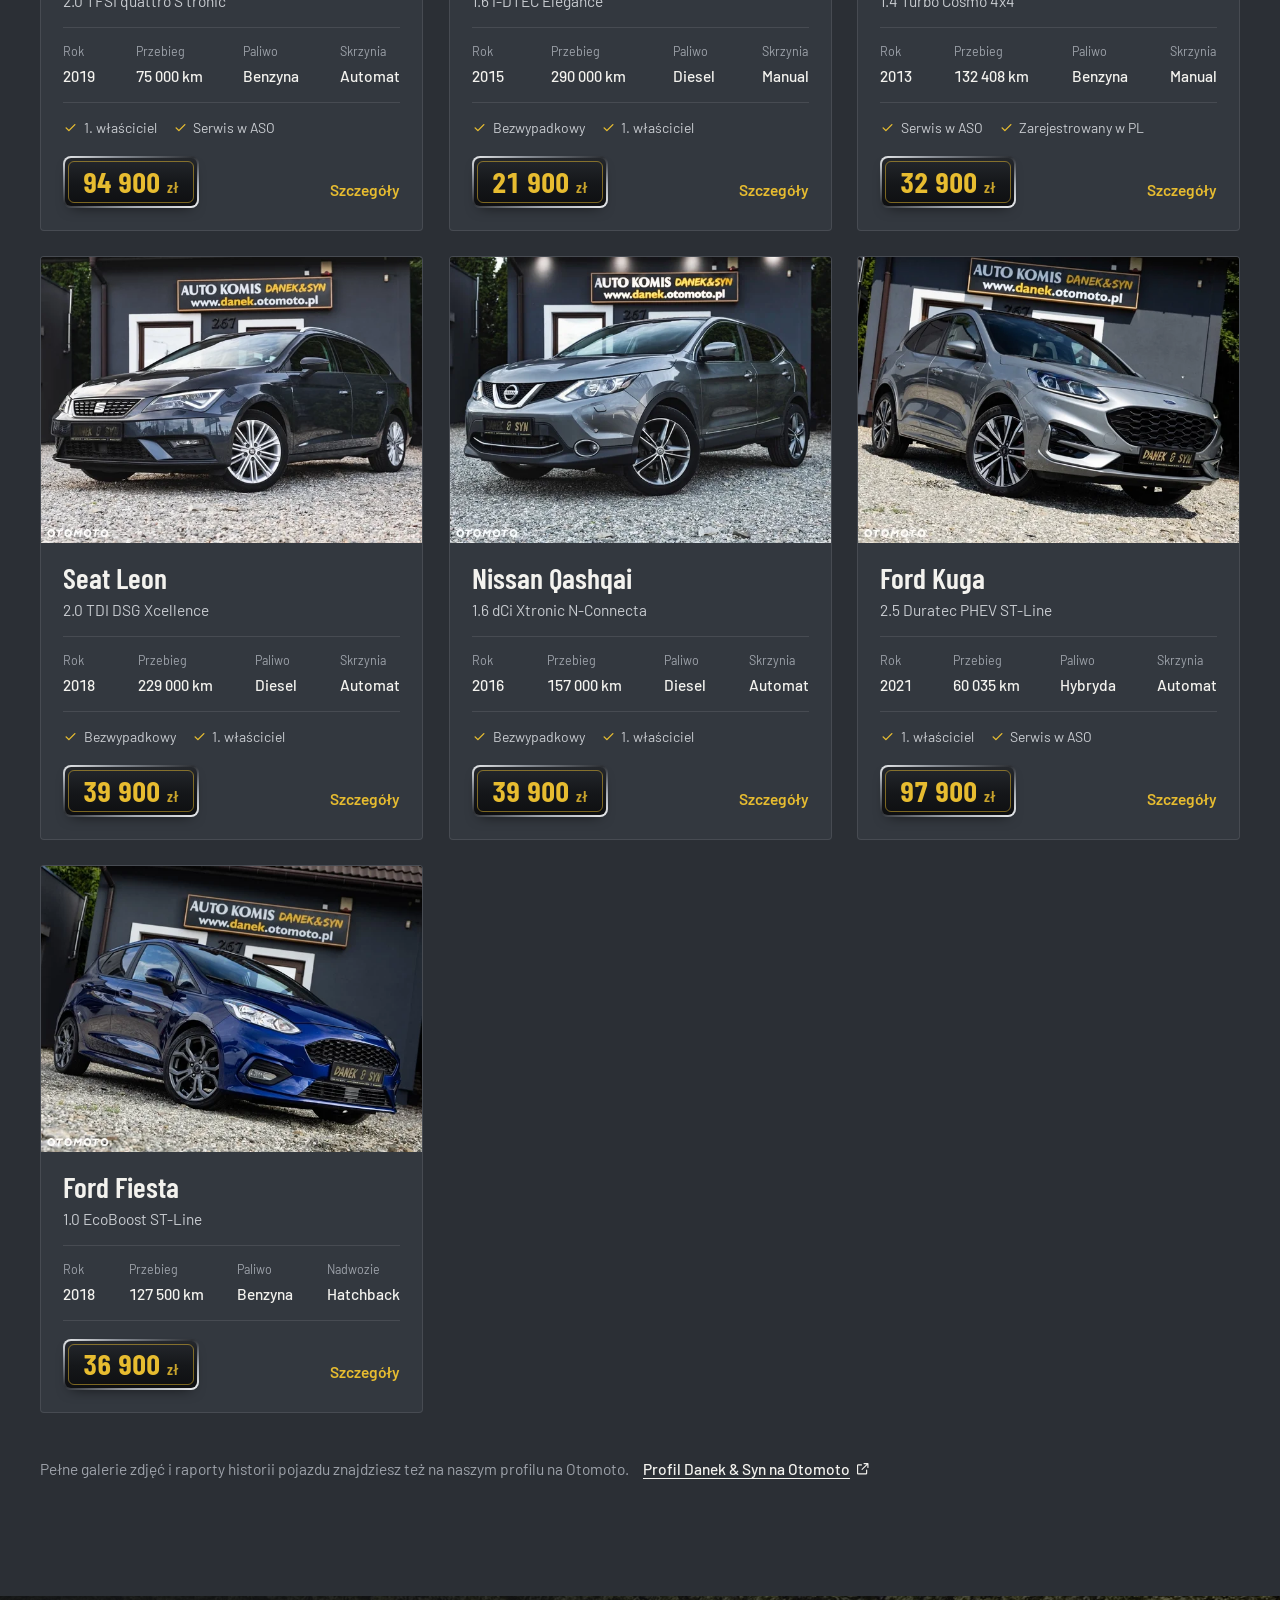
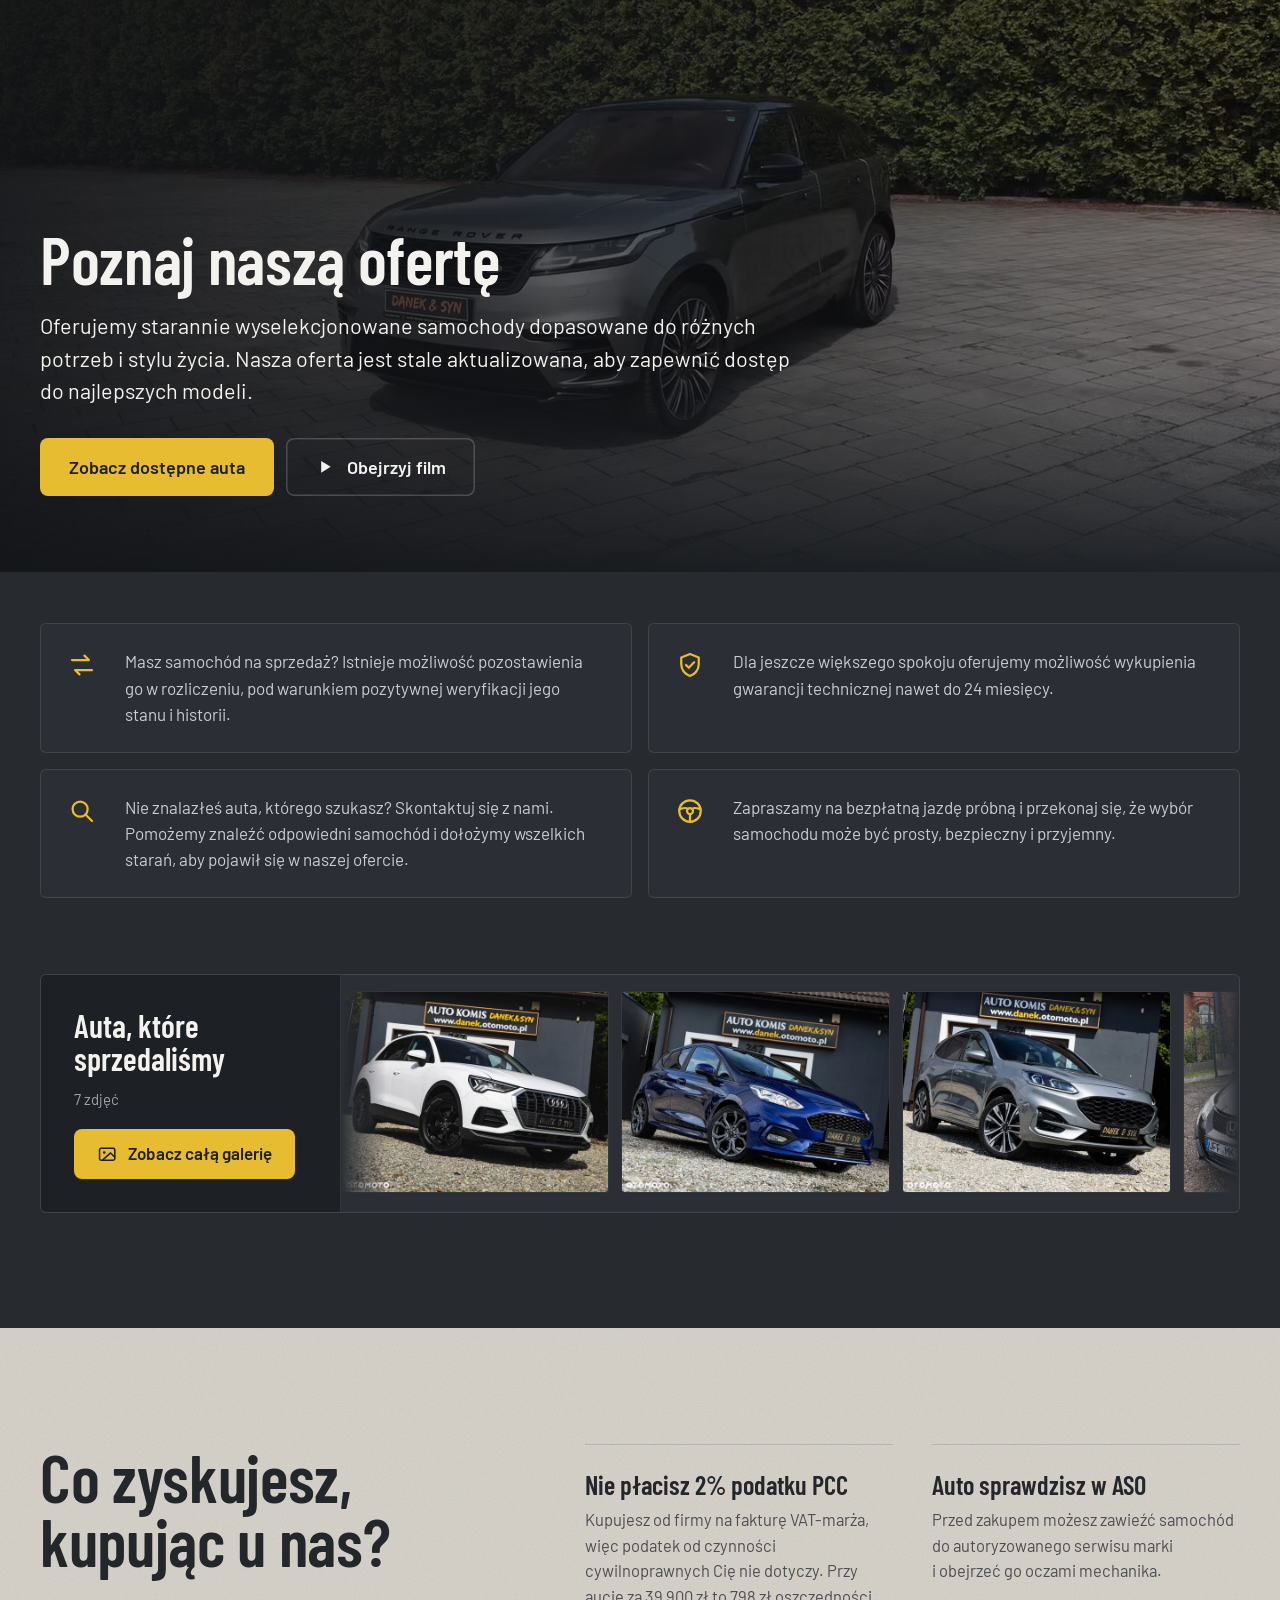
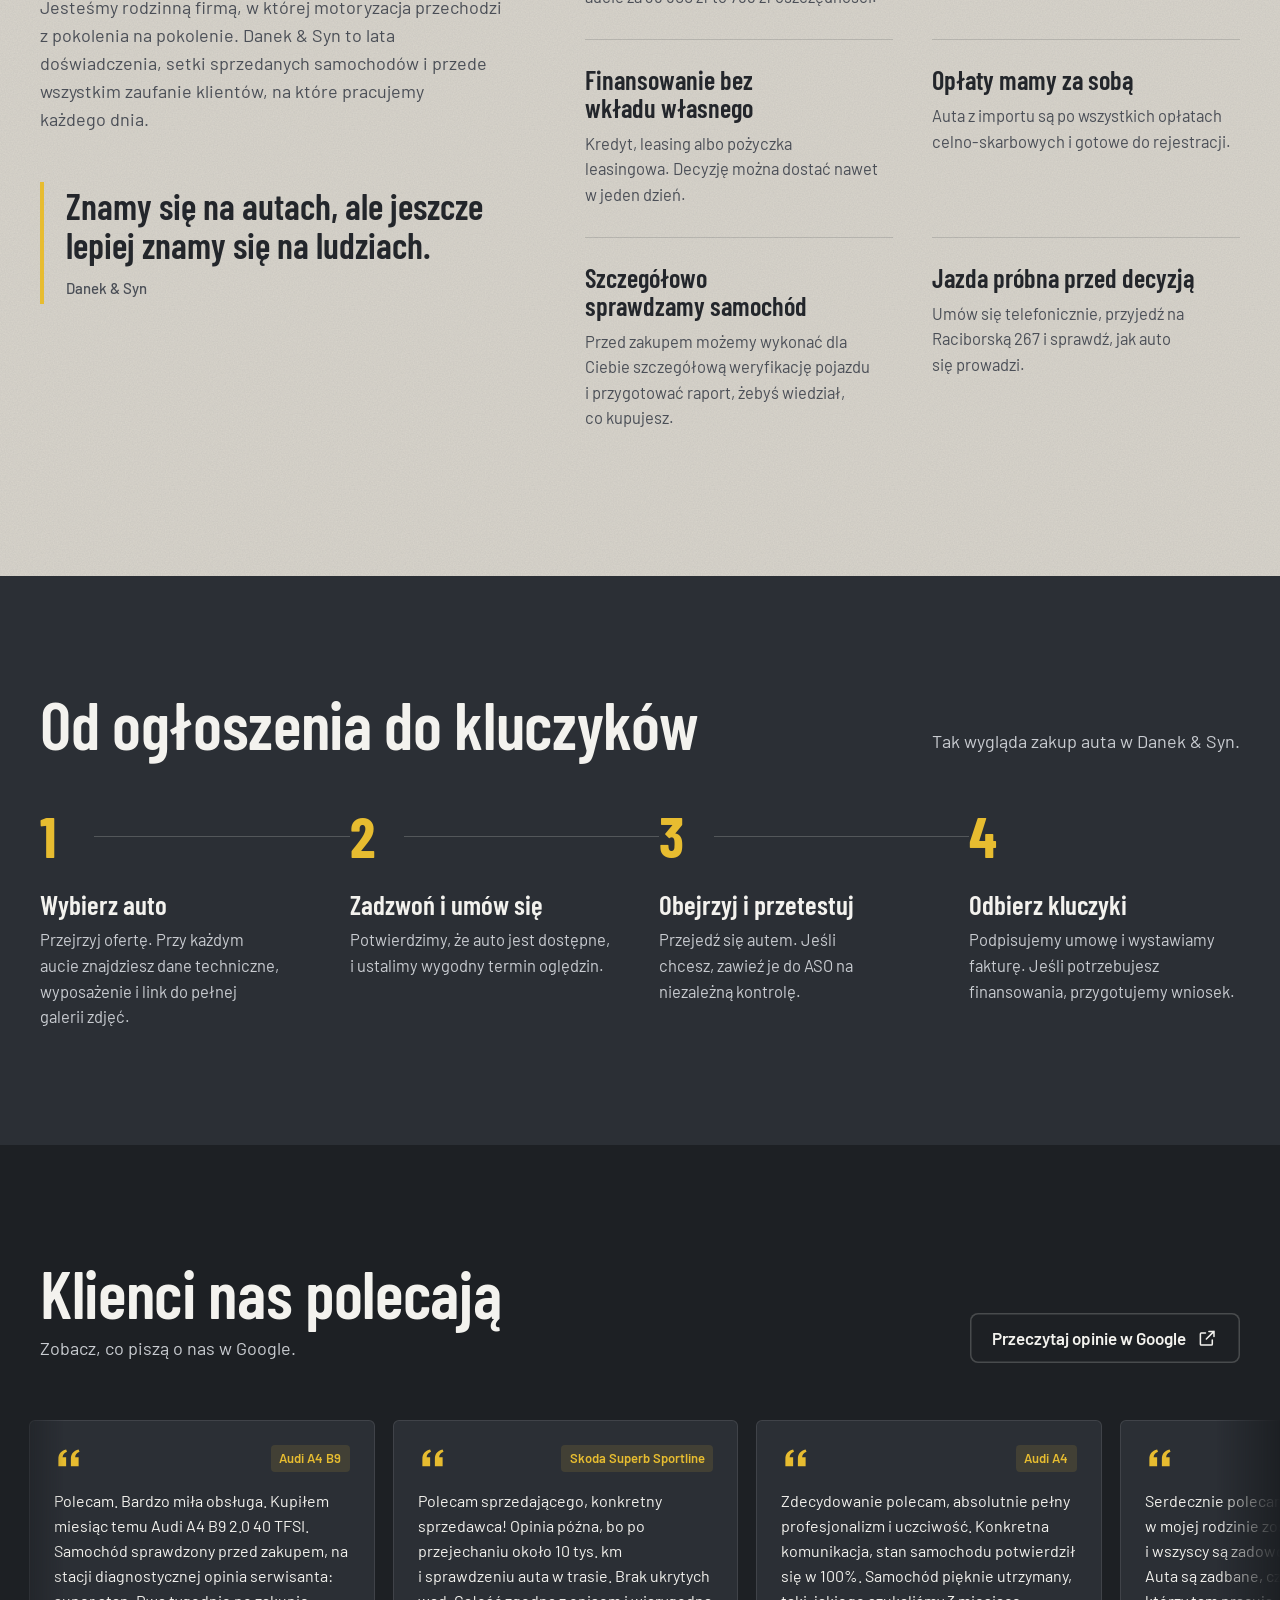
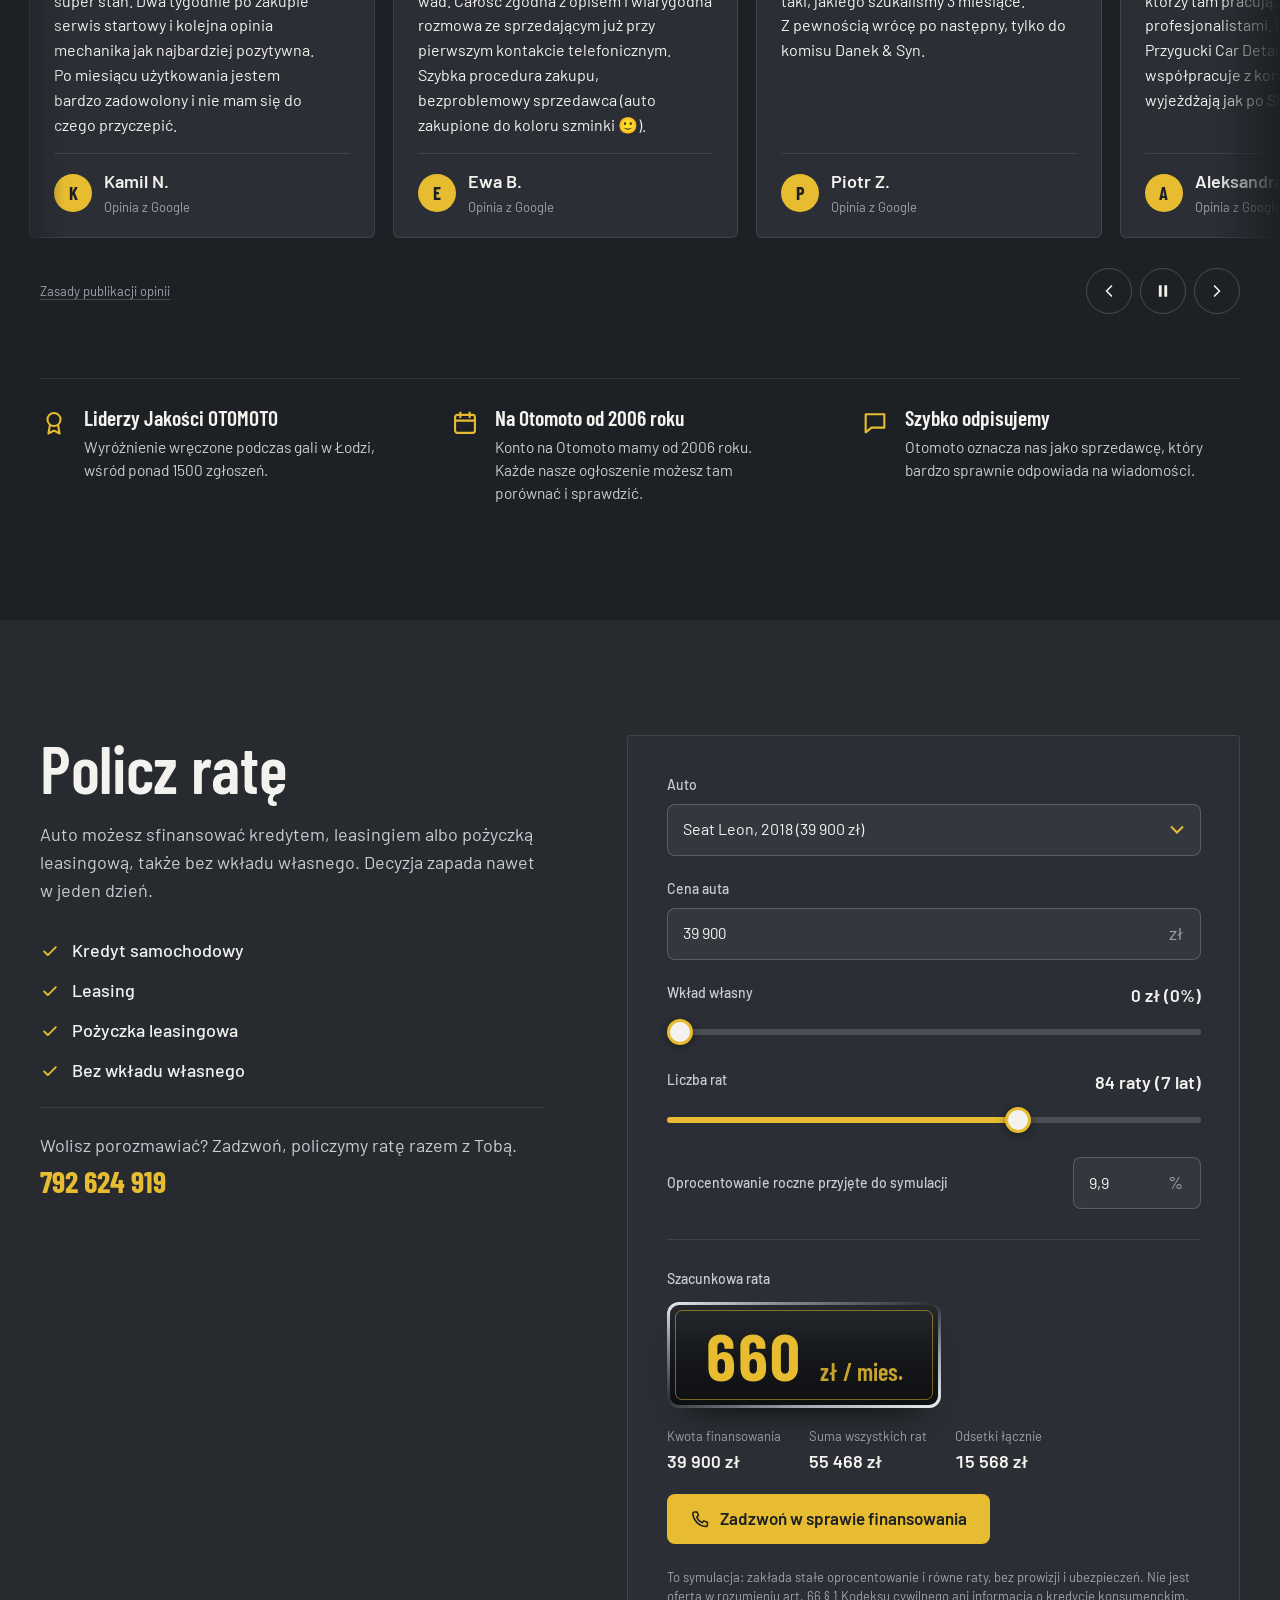
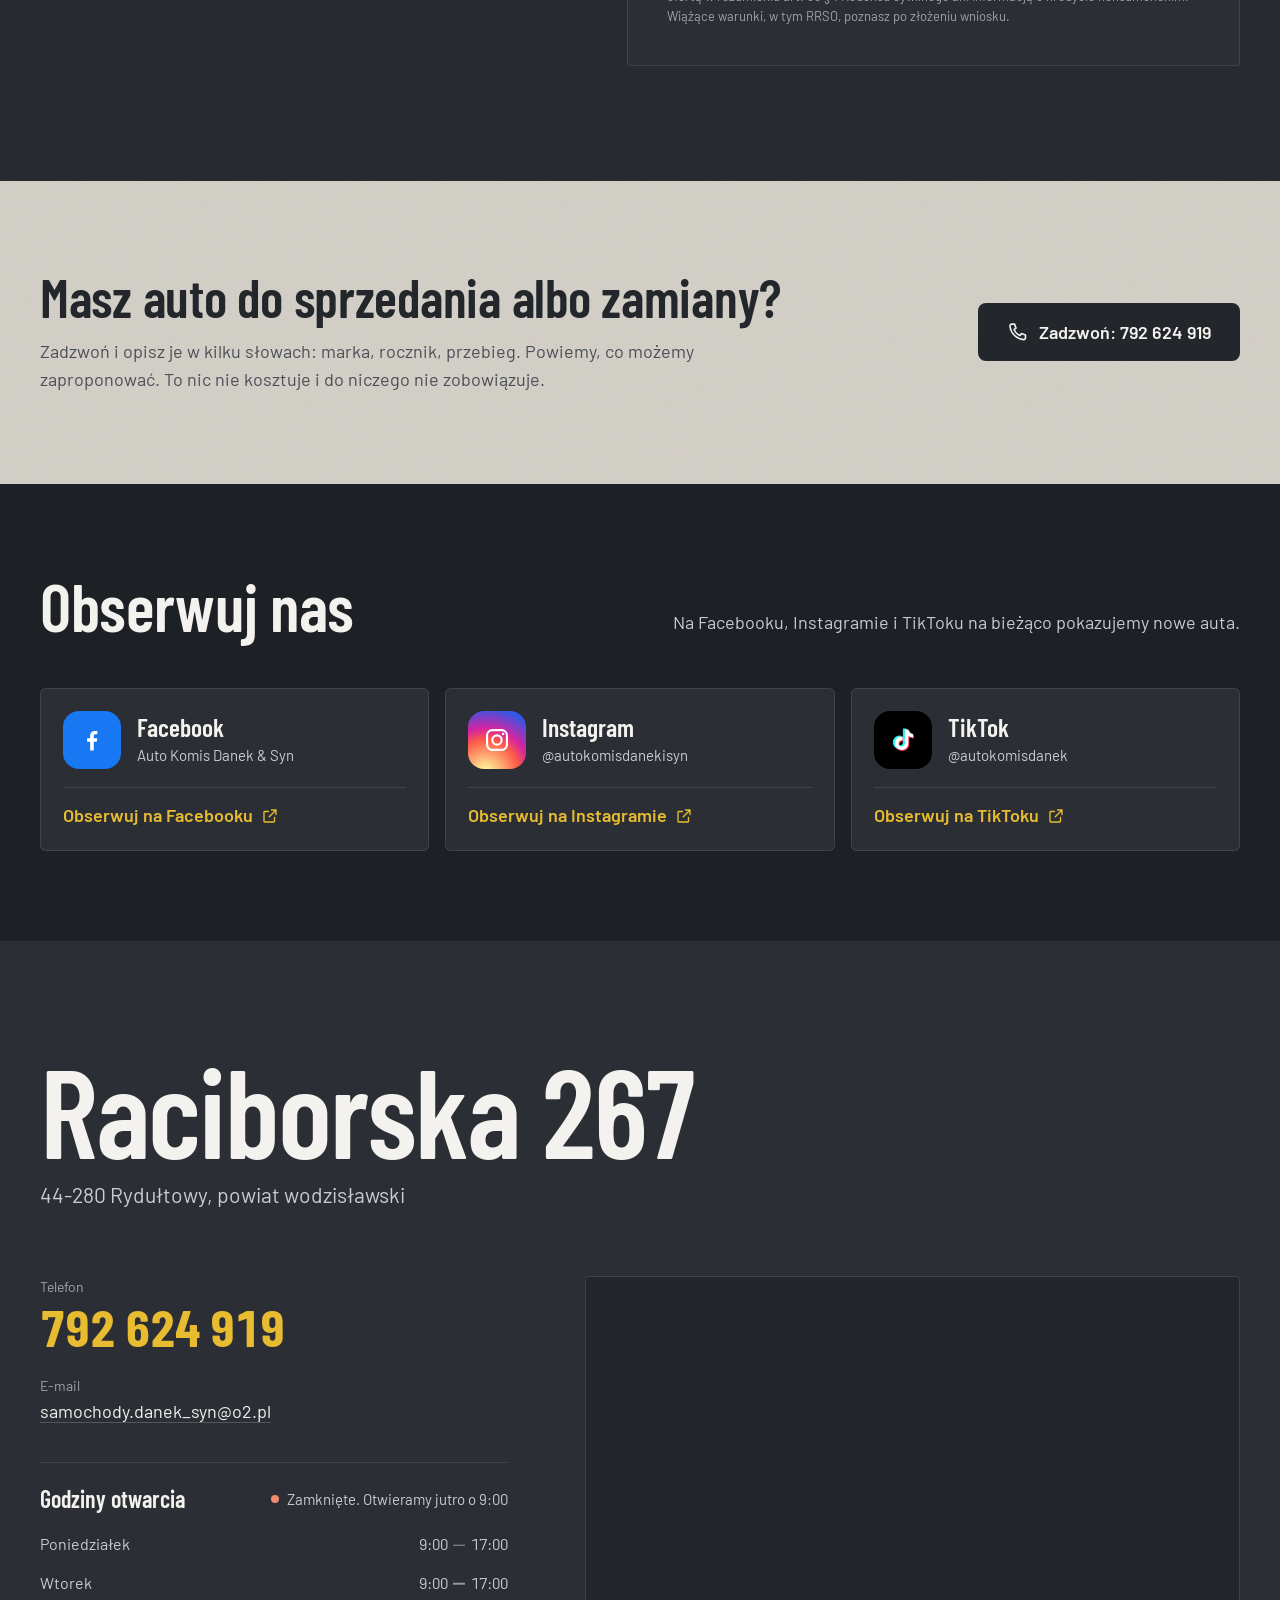
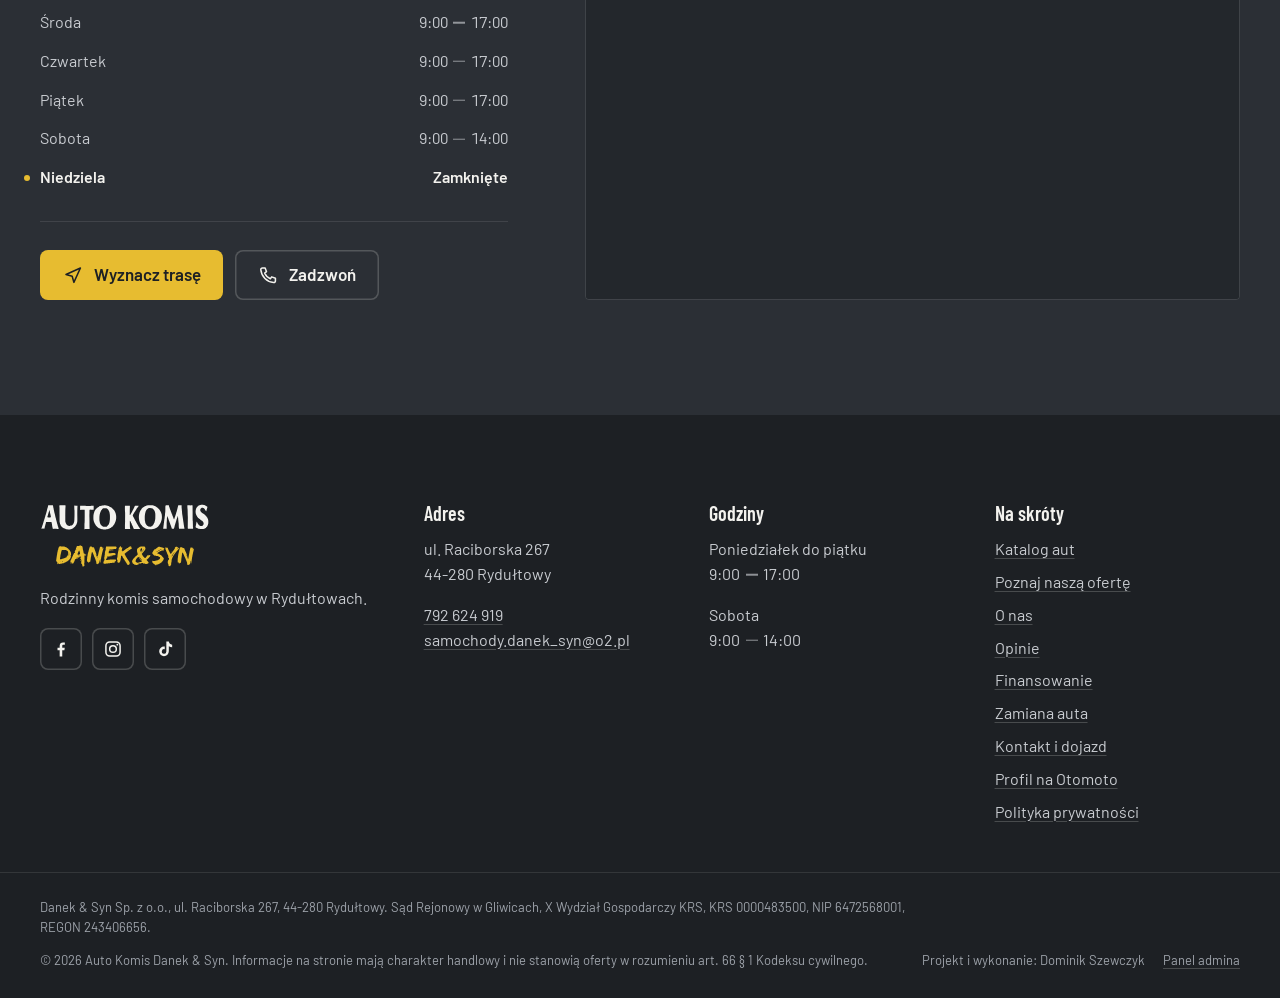
==== commit 4f0b0178: "cla mercesd main" ====
--- a/index.html
+++ b/index.html
@@ -159,26 +159,24 @@
           <span class="plate__screw plate__screw--r"></span>
         </div>
       </div>
-      <svg class="hero__car" viewBox="30 0 942 360" aria-hidden="true" focusable="false">
+      <svg class="hero__car hero__car--sketch" viewBox="-2 516 2347 902" aria-hidden="true" focusable="false">
         <defs>
           <linearGradient id="car-beam" x1="1" y1="0" x2="0" y2="0"><stop offset="0" stop-color="#FFE7A8" stop-opacity=".5"/><stop offset=".55" stop-color="#FFE7A8" stop-opacity=".12"/><stop offset="1" stop-color="#FFE7A8" stop-opacity="0"/></linearGradient>
           <radialGradient id="car-shadow"><stop offset="0" stop-color="#000" stop-opacity=".6"/><stop offset="1" stop-color="#000" stop-opacity="0"/></radialGradient>
-          <linearGradient id="car-glass" x1="0" y1="0" x2="1" y2="1"><stop offset="0" stop-color="#F3F2EE" stop-opacity=".12"/><stop offset=".5" stop-color="#F3F2EE" stop-opacity=".03"/><stop offset="1" stop-color="#F3F2EE" stop-opacity=".08"/></linearGradient>
-          <filter id="car-blur" x="-50%" y="-50%" width="200%" height="200%"><feGaussianBlur stdDeviation="9"/></filter>
-          <filter id="car-glow" x="-20%" y="-200%" width="140%" height="500%"><feGaussianBlur stdDeviation="3" result="b"/><feMerge><feMergeNode in="b"/><feMergeNode in="SourceGraphic"/></feMerge></filter>
+          <linearGradient id="car-glass" x1="0" y1="0" x2="1" y2="1"><stop offset="0" stop-color="#F3F2EE" stop-opacity=".13"/><stop offset=".5" stop-color="#F3F2EE" stop-opacity=".03"/><stop offset="1" stop-color="#F3F2EE" stop-opacity=".08"/></linearGradient>
+          <filter id="car-blur" x="-50%" y="-50%" width="200%" height="200%"><feGaussianBlur stdDeviation="22"/></filter>
+          <filter id="car-glow" x="-40%" y="-80%" width="180%" height="260%"><feGaussianBlur stdDeviation="7" result="b"/><feMerge><feMergeNode in="b"/><feMergeNode in="SourceGraphic"/></feMerge></filter>
         </defs>
-        <ellipse class="c-shadow" cx="500" cy="360" rx="470" ry="13" fill="url(#car-shadow)"/>
-        <path class="c-beam" d="M48 222L-760 258L-760 360L48 246Z" fill="url(#car-beam)" filter="url(#car-blur)"/>
-        <path class="c-body" d="M80 324C68 324 56 320 48 312C42 304 38 294 37 280C36 266 34 254 35 244C36 232 41 222 52 214C59 209 66 207 76 206C150 186 230 164 304 146C322.7 136.7 342.3 127 360 118C377.7 109 394.7 99.2 410 92C425.3 84.8 437 79.5 452 75C467 70.5 482 67.3 500 65C518 62.7 538.3 61.3 560 61C581.7 60.7 606.7 61.2 630 63C653.3 64.8 676.7 67.8 700 72C723.3 76.2 748.3 82 770 88C791.7 94 812.3 101.3 830 108C847.7 114.7 862.3 123.2 876 128C889.7 132.8 900.7 135 912 137C923.3 139 933.3 139 944 140C950 140 955 139 958 138C962 139 964 143 964 150C967 172 969 200 966 226C964 256 956 280 942 298C926 316 908 324 884 324L846.7 324A78 78 0 1 0 705.3 324L262.7 324A78 78 0 1 0 121.3 324L80 324Z" pathLength="1"/>
-        <path class="c-glass" d="M330 146C368 122 414 98 456 84C470.7 81 482.7 77.2 500 75C517.3 72.8 538.3 71.3 560 71C581.7 70.7 606.7 71.3 630 73C653.3 74.7 676.7 77.2 700 81C723.3 84.8 751 90.8 770 96C789 101.2 802.3 107.2 814 112C825.7 116.8 831.3 120.7 840 125C846 129 844 133 836 133C700 138 500 143 330 146Z" pathLength="1"/>
-        <path class="c-pillar" d="M594 72L604 72L607 139L597 139Z"/>
-        <path class="c-line" d="M132 208C380 180 660 160 944 152" pathLength="1"/><path class="c-line" d="M282 302C430 300 570 298 698 296" pathLength="1"/><path class="c-line" d="M332 148C328 196 322 262 318 322" pathLength="1"/><path class="c-line" d="M603 140C604 196 605 262 606 322" pathLength="1"/><path class="c-line" d="M836 136C842 166 830 200 796 215.6" pathLength="1"/><path class="c-line" d="M40 290C60 292 92 294 124 295" pathLength="1"/>
-        <path class="c-line c-line--strong" d="M448 189L486 187M664 174L700 172"/>
-        <path class="c-mirror" d="M318 152C318 143 327 137 340 135L352 136C356 143 354 151 347 156L329 158C322 158 318 156 318 152Z" pathLength="1"/>
-        <path class="c-well" d="M121.3 324A78 78 0 1 1 262.7 324Z"/><circle class="c-tire" cx="192" cy="291" r="69" pathLength="1"/><circle class="c-rim" cx="192" cy="291" r="54" pathLength="1"/><circle class="c-rim c-rim--thin" cx="192" cy="291" r="34"/><path class="c-caliper" d="M163.8 280.7A30 30 0 0 1 179.3 263.8"/><path class="c-spoke" d="M192 280L195.1 239.1M198.5 282.1L225 250.8M202.5 287.6L242.3 277.9M202.5 294.4L240.4 310M198.5 299.9L220 334.8M192 302L188.9 342.9M185.5 299.9L159 331.2M181.5 294.4L141.7 304.1M181.5 287.6L143.6 272M185.5 282.1L164 247.2"/><circle class="c-hub" cx="192" cy="291" r="8"/>
-        <path class="c-well" d="M705.3 324A78 78 0 1 1 846.7 324Z"/><circle class="c-tire" cx="776" cy="291" r="69" pathLength="1"/><circle class="c-rim" cx="776" cy="291" r="54" pathLength="1"/><circle class="c-rim c-rim--thin" cx="776" cy="291" r="34"/><path class="c-caliper" d="M747.8 280.7A30 30 0 0 1 763.3 263.8"/><path class="c-spoke" d="M776 280L779.1 239.1M782.5 282.1L809 250.8M786.5 287.6L826.3 277.9M786.5 294.4L824.4 310M782.5 299.9L804 334.8M776 302L772.9 342.9M769.5 299.9L743 331.2M765.5 294.4L725.7 304.1M765.5 287.6L727.6 272M769.5 282.1L748 247.2"/><circle class="c-hub" cx="776" cy="291" r="8"/>
-        <path class="c-tail" d="M900 146C922 146 944 149 960 155"/>
-        <path class="c-head" d="M46 232C62 220 92 210 128 203" filter="url(#car-glow)"/>
+        <ellipse class="c-shadow" cx="1172" cy="1418" rx="1134" ry="30" fill="url(#car-shadow)"/>
+        <path class="c-beam" d="M70 1036L-1950 1150L-1950 1418L70 1092Z" fill="url(#car-beam)" filter="url(#car-blur)"/>
+        <path class="c-fill" d="M384 1424C337 1418 296 1395 266 1358C262 1353 257 1346 255 1342C252 1338 251 1335 250 1335C250 1334 237 1338 229 1341C224 1343 219 1346 217 1346C210 1348 118 1335 85 1327C60 1321 50 1317 38 1305C25 1295 23 1291 21 1275C20 1268 18 1257 17 1252C13 1232 12 1220 14 1206C15 1199 16 1189 17 1184C18 1180 19 1173 19 1171C21 1167 21 1165 19 1151C14 1113 16 1087 25 1068C33 1052 61 1027 91 1009C134 983 202 960 298 938C404 914 546 892 608 890C640 889 635 891 669 871C780 808 890 751 969 718C1044 686 1177 668 1338 668C1487 668 1622 684 1748 716C1815 734 1887 758 1985 797C2053 824 2052 824 2084 831C2100 834 2124 839 2138 842C2177 851 2180 851 2212 851C2238 851 2239 851 2243 853C2251 857 2251 859 2252 876C2252 893 2254 902 2260 907C2273 917 2275 920 2283 942C2285 949 2290 960 2293 966C2303 989 2320 1034 2323 1047C2326 1056 2327 1102 2325 1120C2324 1128 2324 1140 2324 1147C2324 1159 2324 1160 2327 1168C2332 1181 2332 1195 2326 1206C2325 1208 2321 1218 2317 1226C2311 1239 2308 1243 2303 1248C2290 1262 2284 1264 2220 1276C2205 1278 2166 1285 2134 1291C2064 1304 2063 1304 2058 1302C2055 1300 2051 1300 2043 1300L2031 1300L2028 1310C2007 1364 1960 1406 1905 1419C1888 1424 1881 1424 1862 1424C1836 1424 1820 1421 1796 1412C1760 1397 1726 1366 1708 1333L1703 1323L1697 1323C1694 1324 1687 1324 1681 1325L1670 1325L1667 1329L1664 1333L1639 1333C1625 1334 1532 1335 1433 1336C1334 1337 1194 1339 1124 1339C1053 1340 953 1341 903 1342C853 1343 780 1343 742 1344C704 1345 659 1345 642 1345L612 1345L609 1342C607 1340 604 1336 602 1334C597 1328 585 1323 570 1322L564 1321L559 1331C545 1359 519 1385 490 1402C474 1412 453 1419 434 1422C423 1424 395 1425 384 1424ZM1896 1413C2017 1388 2070 1246 1995 1148C1934 1068 1815 1061 1744 1131C1679 1197 1679 1302 1744 1368C1784 1407 1842 1424 1896 1413ZM438 1413C546 1389 602 1273 553 1174C530 1129 489 1097 437 1086C423 1083 385 1083 371 1086C319 1097 278 1129 255 1174C204 1276 266 1396 378 1415C391 1417 426 1416 438 1413Z"/>
+        <path class="c-well" d="M218 1335C217 1334 215 1327 213 1315C210 1292 209 1249 212 1230C221 1178 242 1138 278 1107C313 1078 354 1064 403 1064C459 1064 505 1083 544 1120C588 1163 609 1222 609 1303C609 1327 609 1327 598 1321C590 1317 577 1314 572 1314C570 1314 569 1313 568 1312C566 1311 566 1310 569 1301C578 1274 579 1241 573 1211C565 1173 541 1135 510 1112C463 1077 402 1067 348 1086C291 1105 250 1150 236 1207C227 1243 230 1280 244 1315C248 1326 248 1327 240 1329C237 1330 231 1332 227 1334C219 1338 220 1337 218 1335ZM1666 1316C1665 1314 1665 1312 1665 1282C1665 1255 1665 1247 1666 1238C1680 1151 1735 1088 1815 1066C1867 1052 1924 1059 1968 1086C2025 1120 2059 1180 2063 1255C2064 1268 2062 1289 2060 1291C2059 1292 2056 1292 2046 1292C2031 1293 2030 1292 2033 1282C2035 1272 2036 1240 2034 1227C2021 1120 1911 1051 1808 1085C1753 1103 1712 1146 1697 1201C1691 1220 1690 1231 1690 1254C1691 1275 1692 1285 1698 1303C1702 1315 1702 1315 1688 1316C1683 1317 1676 1317 1673 1318C1669 1318 1668 1318 1666 1316Z"/>
+        <path class="c-glass" d="M897 910C895 908 895 907 895 903C897 893 892 879 886 872C875 861 855 856 838 859C830 861 830 861 828 859C825 857 826 857 848 844C993 759 1100 729 1270 723C1290 723 1291 723 1292 725C1294 727 1294 727 1278 781C1248 878 1246 883 1244 885C1242 887 1240 887 1228 888C1150 893 1014 902 925 910C897 912 899 912 897 910ZM1332 881C1330 880 1330 878 1332 868C1333 859 1338 811 1345 738C1347 722 1346 723 1365 723C1440 727 1501 734 1564 746C1608 755 1653 767 1657 770C1658 772 1668 794 1679 820C1699 866 1700 868 1698 870C1697 872 1695 872 1680 872C1634 872 1400 879 1344 883C1335 883 1333 883 1332 881ZM1703 869C1702 868 1696 853 1688 837C1681 821 1673 800 1669 792L1662 776L1664 774L1666 772L1676 775C1720 789 1769 809 1799 825C1833 842 1847 854 1847 863C1847 870 1851 870 1774 871L1706 871L1703 869Z"/>
+        <path class="c-pillar" d="M806 947C797 942 784 924 782 913C778 894 796 876 830 864C840 861 859 860 867 864C880 869 888 878 891 888C896 905 890 919 876 923C870 925 846 927 826 927C817 927 812 927 812 928C812 929 817 929 825 929C840 929 840 929 843 939C845 946 845 946 836 948C825 950 810 949 806 947ZM1249 885C1249 884 1249 881 1252 874C1256 860 1279 785 1289 754C1293 740 1297 727 1298 726C1299 724 1299 724 1320 724C1338 724 1342 724 1343 725C1344 727 1344 732 1342 752C1340 765 1336 800 1334 828C1331 856 1328 880 1327 880C1326 882 1320 883 1288 884C1274 885 1261 885 1257 886C1253 886 1250 886 1249 885Z"/>
+        <path class="c-tailfill" d="M2234 981C2188 972 2115 955 2111 952C2110 950 2112 948 2122 940C2139 927 2145 926 2190 923C2201 922 2217 920 2226 919L2241 918L2245 921C2254 926 2267 941 2274 953C2282 965 2282 966 2279 972C2273 985 2265 986 2234 981Z"/>
+        <g transform="translate(404 1249) scale(2.406)"><circle class="c-tire" r="69"/><g class="c-roll"><circle class="c-rim" r="51"/><circle class="c-rim c-rim--thin" r="31"/><path class="c-spoke" d="M-1.0 -12.0L-2.3 -47.9M1.0 -12.0L2.3 -47.9M11.0 -4.7L44.9 -17.0M11.7 -2.7L46.3 -12.6M7.9 9.1L30.0 37.4M6.2 10.3L26.3 40.1M-6.2 10.3L-26.3 40.1M-7.9 9.1L-30.0 37.4M-11.7 -2.7L-46.3 -12.6M-11.0 -4.7L-44.9 -17.0"/><circle class="c-hub" r="8"/></g></g><g transform="translate(1862 1249) scale(2.406)"><circle class="c-tire" r="69"/><g class="c-roll"><circle class="c-rim" r="51"/><circle class="c-rim c-rim--thin" r="31"/><path class="c-spoke" d="M-1.0 -12.0L-2.3 -47.9M1.0 -12.0L2.3 -47.9M11.0 -4.7L44.9 -17.0M11.7 -2.7L46.3 -12.6M7.9 9.1L30.0 37.4M6.2 10.3L26.3 40.1M-6.2 10.3L-26.3 40.1M-7.9 9.1L-30.0 37.4M-11.7 -2.7L-46.3 -12.6M-11.0 -4.7L-44.9 -17.0"/><circle class="c-hub" r="8"/></g></g>
+        <path class="c-ink" d="M197 1344C138 1337 88 1328 66 1321C56 1318 47 1312 38 1305C26 1295 24 1291 22 1275C21 1268 19 1257 18 1252C14 1232 13 1220 15 1206C16 1199 17 1189 18 1184C19 1180 20 1173 20 1171C22 1167 22 1165 20 1151C15 1113 17 1087 26 1069C37 1047 75 1016 116 997C193 960 345 923 512 901C563 894 582 892 608 891C640 890 635 892 669 872C780 809 890 752 969 719C1044 687 1177 669 1338 669C1487 669 1622 685 1748 717C1815 735 1887 759 1985 798C2053 825 2052 825 2084 832C2100 835 2124 840 2138 843C2177 852 2180 852 2211 852C2236 852 2239 852 2242 854C2250 857 2250 859 2250 875C2250 888 2251 890 2253 896C2255 904 2256 905 2267 914C2273 919 2275 923 2282 942C2284 949 2289 960 2292 966C2302 989 2319 1034 2322 1047C2325 1056 2326 1102 2324 1120C2323 1128 2323 1140 2323 1147C2323 1159 2323 1160 2326 1168C2331 1181 2331 1195 2325 1206C2324 1208 2320 1218 2316 1226C2307 1243 2301 1251 2292 1257C2281 1263 2273 1265 2220 1275C2205 1277 2166 1284 2134 1290C2064 1303 2063 1303 2058 1301C2055 1299 2051 1299 2042 1299L2031 1299L2031 1295C2032 1293 2032 1291 2033 1291C2033 1291 2039 1290 2046 1290L2060 1291L2061 1282C2062 1271 2061 1247 2060 1237C2048 1142 1986 1076 1896 1062C1881 1060 1854 1060 1839 1062C1813 1066 1785 1076 1763 1090C1719 1116 1687 1161 1674 1213C1667 1238 1667 1246 1667 1282C1667 1300 1667 1315 1667 1315C1667 1316 1675 1315 1684 1315L1700 1313L1701 1317C1702 1320 1703 1321 1703 1322C1702 1322 1695 1323 1686 1323C1677 1324 1669 1325 1669 1325C1668 1326 1667 1328 1666 1329L1664 1332L1636 1333C1621 1333 1529 1334 1432 1335C1334 1336 1196 1338 1124 1338C1053 1339 953 1340 903 1341C853 1342 780 1342 742 1343C704 1344 659 1344 642 1344L612 1344L609 1341C608 1340 605 1336 603 1334C597 1327 583 1321 573 1321C570 1321 568 1321 566 1320C564 1320 564 1320 566 1316C567 1312 568 1312 571 1312C577 1312 590 1315 598 1319C602 1321 606 1323 606 1323C607 1323 607 1285 606 1271C599 1182 559 1117 490 1084C463 1072 436 1066 403 1066C312 1066 242 1119 220 1206C214 1229 213 1238 213 1270C213 1295 213 1299 215 1315C217 1325 218 1334 219 1334C219 1335 222 1334 226 1332C232 1329 241 1326 244 1326C246 1326 247 1327 248 1330C249 1331 250 1333 250 1333C250 1334 247 1334 244 1335C240 1336 233 1338 228 1340C223 1343 217 1345 216 1345C214 1346 206 1345 197 1344ZM208 1329C205 1307 204 1293 204 1268C204 1238 205 1227 210 1204C220 1166 237 1136 265 1110L276 1099L269 1094C264 1091 261 1090 260 1090C259 1091 254 1095 249 1101C218 1133 197 1175 188 1226C186 1236 185 1237 185 1227C186 1217 190 1198 194 1184C204 1151 223 1118 248 1094C252 1090 255 1087 255 1087C255 1086 247 1080 237 1074C228 1068 219 1062 219 1062C218 1061 212 1063 202 1067C178 1078 103 1102 78 1108C67 1110 63 1110 59 1105C53 1098 45 1079 43 1069C42 1065 41 1062 41 1062C40 1062 39 1065 37 1068C26 1084 24 1110 29 1149C30 1156 30 1163 31 1163C31 1163 33 1162 36 1162C46 1158 62 1160 72 1165C84 1171 105 1198 127 1235C140 1259 144 1267 145 1275C145 1280 145 1283 143 1286C139 1295 123 1306 112 1306C104 1306 72 1303 65 1301C48 1298 43 1292 33 1267C31 1262 29 1258 29 1259C29 1260 30 1266 31 1274C33 1289 33 1289 44 1299C56 1309 66 1313 93 1319C119 1325 192 1336 205 1336L210 1336L208 1329ZM704 1334C735 1334 796 1334 840 1333C929 1332 1273 1328 1507 1325C1590 1325 1658 1324 1658 1324C1658 1323 1658 1311 1657 1296L1657 1268L1644 1268C1636 1268 1616 1268 1598 1269C1579 1270 1548 1270 1527 1271C1424 1274 1339 1276 1250 1279C1195 1281 1127 1283 1098 1283C1068 1284 1022 1286 995 1287C968 1287 883 1290 806 1292C615 1298 617 1297 617 1298C616 1298 616 1307 616 1317L615 1336L632 1336C641 1335 673 1335 704 1334ZM659 1324C658 1323 658 1322 659 1321C659 1320 692 1319 763 1318C819 1316 890 1314 921 1313C1000 1311 1125 1308 1175 1307C1230 1306 1323 1303 1395 1301C1450 1300 1560 1297 1586 1297C1598 1297 1599 1297 1599 1299C1599 1302 1612 1301 1464 1305C1420 1306 1349 1308 1306 1309C1264 1310 1193 1312 1148 1313C1103 1314 1021 1316 966 1318C911 1319 829 1321 784 1322C740 1323 694 1324 681 1325C662 1325 659 1325 659 1324ZM122 1297C132 1292 139 1284 139 1276C139 1268 114 1223 94 1196C79 1177 74 1172 63 1168C55 1165 41 1165 35 1168C30 1171 30 1172 35 1171C41 1170 53 1171 59 1172C72 1177 89 1201 109 1242C122 1269 123 1282 115 1295C113 1297 112 1299 112 1299C112 1301 116 1300 122 1297ZM157 1299C145 1298 145 1298 158 1296C162 1295 172 1295 181 1294C198 1294 203 1294 203 1297C203 1300 185 1300 157 1299ZM106 1296C110 1291 113 1285 113 1281L114 1278L106 1276C92 1273 82 1267 74 1255C71 1251 71 1250 66 1249C49 1247 42 1245 42 1241C42 1238 48 1235 56 1234C60 1234 63 1233 63 1233C63 1232 62 1229 61 1225L58 1219L50 1217C40 1215 37 1214 35 1212C32 1207 38 1203 50 1202L57 1202L59 1197C60 1195 63 1191 65 1189L68 1185L65 1182C58 1177 47 1175 37 1177C28 1178 27 1180 26 1191C26 1195 25 1204 24 1209L23 1219L30 1241C41 1275 47 1287 54 1292C60 1296 77 1299 95 1299C104 1299 104 1299 106 1296ZM664 1291C679 1291 691 1290 692 1290C692 1289 691 1282 689 1273C667 1156 663 1031 679 976C685 954 699 933 722 911C725 908 728 905 728 904C728 904 722 899 715 893L703 883L688 890C664 902 652 906 635 908C626 910 626 910 615 918C587 939 566 948 534 954C516 957 414 972 284 989C249 994 220 998 220 999C219 1000 221 1014 222 1016C223 1016 227 1018 232 1019C247 1023 254 1028 254 1033C254 1036 247 1043 235 1050C229 1054 224 1058 224 1058C224 1059 230 1063 237 1068C245 1072 252 1077 255 1079C260 1083 260 1083 265 1079C274 1072 290 1062 303 1056C336 1040 367 1033 405 1033C443 1033 474 1040 506 1055C569 1087 608 1137 627 1210C629 1217 630 1225 631 1228L631 1234L629 1226C621 1200 619 1194 615 1184C594 1129 558 1088 508 1063C476 1047 449 1040 412 1038C366 1037 323 1048 285 1071C276 1077 266 1085 266 1086C266 1087 280 1095 281 1095C281 1095 286 1092 291 1089C313 1074 340 1064 370 1059C385 1057 418 1057 434 1059C505 1070 560 1110 591 1174C605 1203 612 1235 615 1275C616 1284 616 1292 616 1292C617 1292 621 1292 627 1292C633 1292 650 1292 664 1291ZM2143 1280C2181 1273 2223 1265 2236 1263C2289 1254 2295 1250 2309 1221C2311 1217 2311 1215 2311 1215C2310 1215 2303 1222 2295 1230C2287 1238 2281 1244 2280 1244C2279 1242 2299 1218 2311 1209C2317 1204 2318 1202 2319 1198C2322 1189 2321 1183 2317 1171C2315 1164 2314 1158 2313 1153C2313 1148 2312 1145 2312 1145C2311 1145 2293 1158 2276 1172C2222 1215 2212 1219 2108 1242C2088 1247 2071 1250 2071 1251C2070 1251 2070 1257 2070 1264C2070 1272 2070 1281 2069 1284C2068 1292 2068 1293 2071 1293C2073 1292 2105 1286 2143 1280ZM842 1286C898 1284 988 1282 1043 1280C1098 1278 1168 1276 1199 1275C1230 1274 1256 1273 1256 1273C1257 1273 1256 1268 1255 1262C1253 1250 1249 1219 1248 1204L1248 1193L1245 1193C1244 1193 1225 1194 1203 1196C1072 1206 893 1217 793 1222C723 1225 723 1225 725 1224C726 1223 774 1219 919 1210C1058 1201 1121 1197 1180 1192C1206 1191 1231 1189 1236 1188C1240 1188 1244 1188 1246 1187C1247 1187 1247 1186 1247 1152C1247 1105 1249 1060 1254 1016C1259 976 1265 946 1277 911C1281 899 1284 890 1284 889C1284 889 1279 889 1273 889C1267 890 1243 891 1219 893C1134 897 1041 904 944 912L894 916L890 921C883 927 877 929 860 930C853 930 846 931 846 931C845 931 846 935 848 940C851 946 851 948 850 949C847 951 838 953 824 954C812 954 810 954 805 952C799 949 790 940 785 932C781 925 786 925 742 929L709 933L706 936C688 957 680 980 676 1023C674 1041 674 1108 676 1130C680 1184 686 1229 695 1274C696 1282 697 1288 698 1289C698 1290 702 1290 719 1290C731 1289 786 1288 842 1286ZM1294 1273C1307 1272 1347 1271 1384 1270C1465 1268 1624 1263 1627 1263C1630 1263 1630 1263 1631 1248C1636 1211 1644 1182 1660 1151C1673 1126 1688 1105 1724 1061C1772 1003 1787 979 1793 954C1795 940 1794 929 1787 916C1784 909 1767 882 1762 877L1760 874L1701 875C1612 877 1489 880 1416 883C1344 886 1294 888 1292 889C1291 889 1290 890 1290 891C1289 892 1287 899 1284 907C1267 954 1260 994 1254 1066C1253 1089 1251 1184 1253 1186C1254 1187 1259 1187 1405 1175C1492 1167 1590 1159 1604 1159C1608 1158 1615 1158 1617 1157C1620 1157 1622 1157 1622 1158C1622 1159 1621 1159 1588 1163C1549 1167 1377 1182 1298 1189C1274 1191 1253 1192 1253 1193C1252 1193 1255 1223 1257 1240C1260 1260 1262 1272 1263 1273C1264 1274 1266 1274 1268 1274C1270 1273 1282 1273 1294 1273ZM113 1270C113 1268 108 1254 107 1253C106 1252 80 1250 79 1251C78 1252 84 1259 88 1263C92 1266 97 1268 105 1270C113 1272 113 1272 113 1270ZM1657 1261C1657 1261 1658 1257 1658 1251C1666 1170 1708 1106 1775 1074C1806 1059 1834 1052 1868 1052C1893 1052 1917 1056 1940 1065L1949 1068L1962 1064C1969 1062 1975 1059 1975 1059C1975 1058 1959 1050 1948 1045C1936 1041 1915 1036 1900 1033C1882 1031 1849 1031 1832 1034C1804 1039 1787 1044 1762 1057C1753 1062 1744 1066 1744 1066C1740 1066 1756 1055 1772 1047C1802 1032 1839 1025 1876 1026C1911 1028 1940 1035 1970 1050L1983 1056L1988 1054C2000 1047 2015 1035 2061 991C2075 978 2090 965 2093 961C2097 958 2100 954 2100 953C2100 951 2114 938 2123 932C2139 921 2145 920 2188 916C2234 913 2247 911 2249 909C2249 908 2248 906 2247 903C2245 901 2243 895 2242 890C2241 885 2241 881 2240 881C2240 881 2238 882 2234 884C2229 888 2208 898 2204 899C2202 900 2199 898 2200 896C2201 896 2204 894 2207 892C2210 890 2217 886 2221 882C2234 872 2235 872 2234 874C2233 875 2232 877 2231 878C2228 883 2231 881 2237 876C2241 871 2242 870 2242 867C2242 861 2241 861 2208 860C2174 860 2178 861 2118 848C2057 835 2064 836 2059 839C2053 841 2032 841 2017 838C2006 836 1980 828 1952 817C1932 810 1833 772 1806 761C1778 750 1776 749 1780 741C1781 738 1782 736 1781 736C1780 734 1733 722 1702 715C1587 690 1470 678 1338 678C1198 678 1084 690 1006 715C1000 716 995 718 995 719C995 719 997 719 1000 720C1005 721 1006 723 1003 726C1002 727 991 732 978 738C930 759 890 779 843 804C818 818 806 825 745 860C733 867 719 874 715 877C711 879 708 881 708 881C709 882 727 897 731 899C733 901 734 901 742 894C793 852 902 790 976 761C1064 726 1153 710 1284 707C1316 706 1375 707 1398 708C1428 710 1440 711 1458 713C1585 726 1711 761 1813 812C1842 826 1855 834 1871 847C1881 855 1885 860 1885 865C1885 874 1890 873 1825 874L1767 874L1773 883C1783 897 1793 915 1796 924C1799 932 1799 933 1799 944C1798 974 1785 995 1726 1066C1676 1128 1658 1159 1646 1201C1640 1220 1634 1259 1636 1262C1636 1263 1656 1263 1657 1261ZM103 1244C103 1244 102 1243 102 1243C101 1243 93 1242 84 1241C76 1240 66 1239 64 1239C57 1239 51 1240 51 1241C51 1243 76 1245 97 1246C102 1246 103 1246 103 1244ZM2108 1235C2187 1218 2212 1210 2236 1193C2241 1190 2257 1178 2270 1168C2284 1157 2299 1146 2303 1143C2307 1140 2311 1137 2312 1137C2315 1135 2316 1115 2316 1081L2315 1052L2309 1035C2303 1017 2297 1000 2289 984L2285 973L2282 978C2277 990 2267 992 2242 988C2221 985 2156 970 2124 962C2114 960 2106 958 2105 958C2104 958 2099 963 2092 969C2081 980 2038 1020 2028 1030C2015 1042 2002 1052 1994 1056C1991 1058 1989 1060 1989 1060C1989 1060 1993 1063 1997 1067C2027 1089 2055 1123 2070 1157C2071 1162 2073 1165 2073 1166C2072 1166 2070 1161 2066 1155C2055 1133 2041 1115 2026 1098C2008 1080 1985 1062 1981 1063C1973 1065 1957 1070 1957 1071C1957 1072 1960 1074 1964 1075C1985 1086 2010 1107 2025 1126C2048 1156 2065 1199 2069 1235C2069 1243 2070 1244 2072 1244C2073 1243 2089 1240 2108 1235ZM98 1236C99 1236 97 1232 94 1227L90 1219L77 1219C70 1219 64 1219 64 1219C64 1220 65 1223 67 1227L70 1234L83 1235C90 1236 97 1237 97 1237C98 1237 98 1237 98 1236ZM86 1212C86 1211 67 1208 54 1208C43 1208 40 1208 43 1210C47 1213 87 1215 86 1212ZM81 1204C81 1203 78 1199 74 1193C72 1190 69 1191 66 1196C63 1201 64 1202 72 1204C81 1205 81 1205 81 1204ZM2176 1189C2161 1186 2157 1175 2164 1160C2176 1135 2210 1093 2228 1080C2237 1074 2249 1069 2272 1062C2294 1056 2300 1055 2301 1057C2301 1059 2296 1061 2273 1068C2249 1075 2242 1078 2233 1084C2211 1098 2166 1157 2166 1172C2166 1176 2169 1180 2173 1183C2178 1185 2204 1184 2221 1181C2228 1180 2230 1180 2230 1181C2230 1184 2213 1187 2194 1189C2181 1190 2180 1190 2176 1189ZM96 1096C135 1085 186 1067 206 1058C223 1050 246 1036 246 1033C246 1030 228 1024 215 1023C187 1022 84 1035 62 1043C55 1046 48 1053 48 1057C48 1063 50 1072 54 1081C61 1099 65 1104 72 1102C74 1102 84 1099 96 1096ZM86 1031C119 1023 183 1016 210 1016C215 1016 220 1016 220 1015C220 1015 220 1013 219 1011C219 1009 218 1006 217 1003L216 999L209 999C205 1000 192 1001 180 1002C168 1003 149 1004 137 1005L116 1006L106 1011C96 1016 75 1030 74 1032C73 1033 73 1033 86 1031ZM1093 1010C1085 1005 1100 991 1118 987C1129 985 1183 980 1199 979C1212 979 1214 979 1216 980C1221 984 1219 992 1211 999C1202 1007 1197 1008 1152 1010C1109 1012 1096 1012 1093 1010ZM1141 1006C1191 1004 1198 1003 1207 997C1211 994 1215 988 1214 986C1213 983 1200 983 1170 987C1129 991 1119 992 1113 994C1106 996 1097 1002 1096 1005C1096 1007 1105 1008 1141 1006ZM180 997C206 994 219 993 292 983C420 966 519 951 536 948C557 944 576 937 592 928C600 922 617 911 617 910C617 910 614 909 611 908C607 907 601 905 596 903L588 900L562 903C417 920 282 947 187 978C167 985 133 998 132 999C130 1001 153 1000 180 997ZM1584 988C1578 982 1588 972 1604 968C1611 966 1672 959 1691 958C1705 958 1706 958 1708 960C1717 967 1704 982 1688 986C1682 987 1623 990 1602 990C1587 990 1585 990 1584 988ZM1649 983C1691 982 1694 981 1702 972C1707 967 1707 964 1703 963C1697 962 1616 970 1604 973C1596 975 1588 981 1587 983C1587 985 1588 985 1601 985C1608 985 1630 984 1649 983ZM2270 981C2275 978 2279 973 2280 967C2281 960 2259 931 2245 922L2241 919L2226 920C2217 921 2201 923 2190 924C2153 926 2147 927 2135 933C2128 936 2112 949 2112 950C2111 952 2147 961 2202 973C2250 983 2263 985 2270 981ZM836 947C839 946 843 946 843 945C844 945 840 933 839 931C838 930 834 930 825 930C813 930 811 929 811 928C811 926 812 926 825 926C846 926 869 924 876 922C889 919 895 905 890 888C887 878 880 870 867 865C859 861 840 862 830 865C796 877 779 894 783 913C785 924 798 942 806 946C810 948 825 949 836 947ZM2269 931C2265 921 2258 914 2252 916C2248 917 2248 918 2254 922C2256 924 2261 928 2264 931C2267 934 2270 937 2270 937C2270 936 2269 934 2269 931ZM733 919C759 893 809 860 875 823C958 777 1023 753 1107 736C1162 725 1216 720 1298 719C1417 718 1513 728 1616 754C1719 779 1837 830 1850 855C1851 857 1851 861 1852 864L1852 870L1864 870C1879 870 1880 870 1880 866C1880 857 1851 836 1811 816C1711 766 1583 731 1457 718C1411 713 1378 712 1319 712C1143 712 1035 734 914 794C831 836 754 886 720 920L714 927L719 927C724 927 724 927 733 919ZM760 922C770 921 778 920 779 920C779 920 778 917 778 915C776 909 777 900 780 893C782 890 783 888 783 887C782 886 737 921 737 923C737 924 739 924 760 922ZM925 908C1014 900 1169 889 1224 886C1230 886 1237 886 1240 885L1244 885L1248 872C1268 805 1292 727 1293 726C1293 725 1290 725 1270 725C1197 728 1140 734 1085 747C1004 766 939 793 848 845C819 863 817 864 828 860C850 853 873 857 887 871C895 879 899 892 897 904C897 911 893 911 925 908ZM646 900C670 894 697 880 771 838C853 791 913 760 981 730C994 724 994 723 986 723C981 723 976 725 938 742C858 779 777 820 673 880C640 899 641 898 622 899C606 899 604 900 614 902C622 903 636 902 646 900ZM1287 883C1300 882 1314 882 1319 881L1327 881L1327 877C1328 874 1330 848 1333 819C1337 790 1340 758 1341 748C1342 738 1343 729 1343 727L1343 725L1321 725L1298 725L1291 751C1280 785 1257 861 1253 874C1251 879 1250 884 1250 885C1250 885 1253 885 1257 885C1261 884 1274 884 1287 883ZM1378 879C1471 875 1642 870 1680 870C1690 870 1697 870 1697 869C1698 868 1658 773 1656 771C1653 769 1601 756 1564 748C1500 735 1424 727 1365 726L1349 726L1347 737C1347 743 1344 773 1340 804C1337 834 1334 863 1334 869C1333 875 1332 880 1333 880C1333 881 1338 881 1344 881C1350 880 1365 880 1378 879ZM1796 868L1845 868L1845 863C1845 860 1844 858 1842 855C1832 841 1773 811 1708 788C1689 781 1664 773 1663 773C1663 773 1667 784 1673 796C1678 808 1687 829 1693 843L1704 869L1726 869C1738 869 1769 869 1796 868ZM2052 835C2053 834 1960 797 1903 776C1866 762 1793 738 1789 738C1788 738 1784 744 1784 745C1784 747 1805 756 1884 786C1974 821 2004 831 2028 834C2038 836 2050 836 2052 835Z"/>
+        <path class="c-headfill" d="M65 1102C58 1098 47 1070 47 1057C47 1052 55 1045 62 1042C82 1035 176 1022 210 1022C223 1022 240 1026 245 1031L248 1033L243 1037C237 1042 219 1053 206 1059C186 1068 135 1086 96 1097C70 1104 69 1104 65 1102ZM76 1032C75 1031 75 1030 77 1028C81 1025 96 1015 107 1010L116 1005L137 1004C149 1003 168 1002 180 1001C216 997 214 998 216 1000C218 1002 221 1014 220 1016C219 1016 212 1017 201 1017C172 1018 129 1024 96 1030C89 1031 81 1032 80 1033C78 1033 77 1033 76 1032Z" filter="url(#car-glow)"/>
       </svg>
       <ul class="hero__facts">
         <li><svg aria-hidden="true"><use href="#i-thumb"/></svg><span>Klienci nas polecają</span></li>
--- a/assets/css/style.css
+++ b/assets/css/style.css
@@ -877,3 +877,27 @@
 .hero__car .c-caliper { fill: none; stroke: #C9A227; stroke-width: 6; stroke-linecap: round; opacity: .8; animation: car-fade .6s ease 2.1s backwards; }
 @keyframes car-fade { from { opacity: 0; } }
 @media (prefers-reduced-motion: reduce) { .hero__car .c-caliper { animation: none; } }
+
+/* odblaski i detale lakieru auta w hero */
+.hero__car .c-sheen { fill: url(#car-sheen); animation: car-fade .9s ease 2s backwards; }
+.hero__car .c-chrome { fill: none; stroke: rgba(243, 242, 238, .5); stroke-width: 1.6; stroke-linecap: round; animation: car-fade .6s ease 2s backwards; }
+.hero__car .c-hl { fill: none; stroke: rgba(243, 242, 238, .16); stroke-width: 3; stroke-linecap: round; animation: car-fade .9s ease 2.1s backwards; }
+.hero__car .c-glint { animation: car-fade .9s ease 2.1s backwards; }
+.hero__car .c-glint path { fill: rgba(243, 242, 238, .06); }
+@media (prefers-reduced-motion: reduce) { .hero__car .c-sheen, .hero__car .c-chrome, .hero__car .c-hl, .hero__car .c-glint { animation: none; } }
+
+/* ---------- Auto w hero: wektor ze szkicu, koła własne ---------- */
+.hero__car--sketch .c-fill { fill: rgba(16, 18, 21, .68); }
+.hero__car--sketch .c-ink { fill: rgba(243, 242, 238, .58); }
+.hero__car--sketch .c-glass { fill: url(#car-glass); stroke: none; }
+.hero__car--sketch .c-well { fill: rgba(8, 9, 11, .94); }
+.hero__car--sketch .c-pillar { fill: rgba(10, 11, 13, .9); }
+.hero__car--sketch .c-headfill { fill: #FFE6A6; opacity: .92; }
+.hero__car--sketch .c-tailfill { fill: #E5735C; opacity: .85; }
+.hero__car.hero__car--sketch * { animation: none; }
+.hero__car.hero__car--sketch { animation: car-arrive 1.6s cubic-bezier(.16, .84, .3, 1) .2s backwards; }
+.hero__car.hero__car--sketch .c-roll { transform-box: fill-box; transform-origin: center; animation: car-roll 1.6s cubic-bezier(.16, .84, .3, 1) .2s backwards; }
+.hero__car.hero__car--sketch .c-headfill, .hero__car.hero__car--sketch .c-beam, .hero__car.hero__car--sketch .c-tailfill { animation: car-fade .6s ease 1.55s backwards; }
+@keyframes car-arrive { from { opacity: 0; transform: translateX(7%); } }
+@keyframes car-roll { from { transform: rotate(57deg); } }
+@media (prefers-reduced-motion: reduce) { .hero__car.hero__car--sketch, .hero__car.hero__car--sketch * { animation: none !important; } }
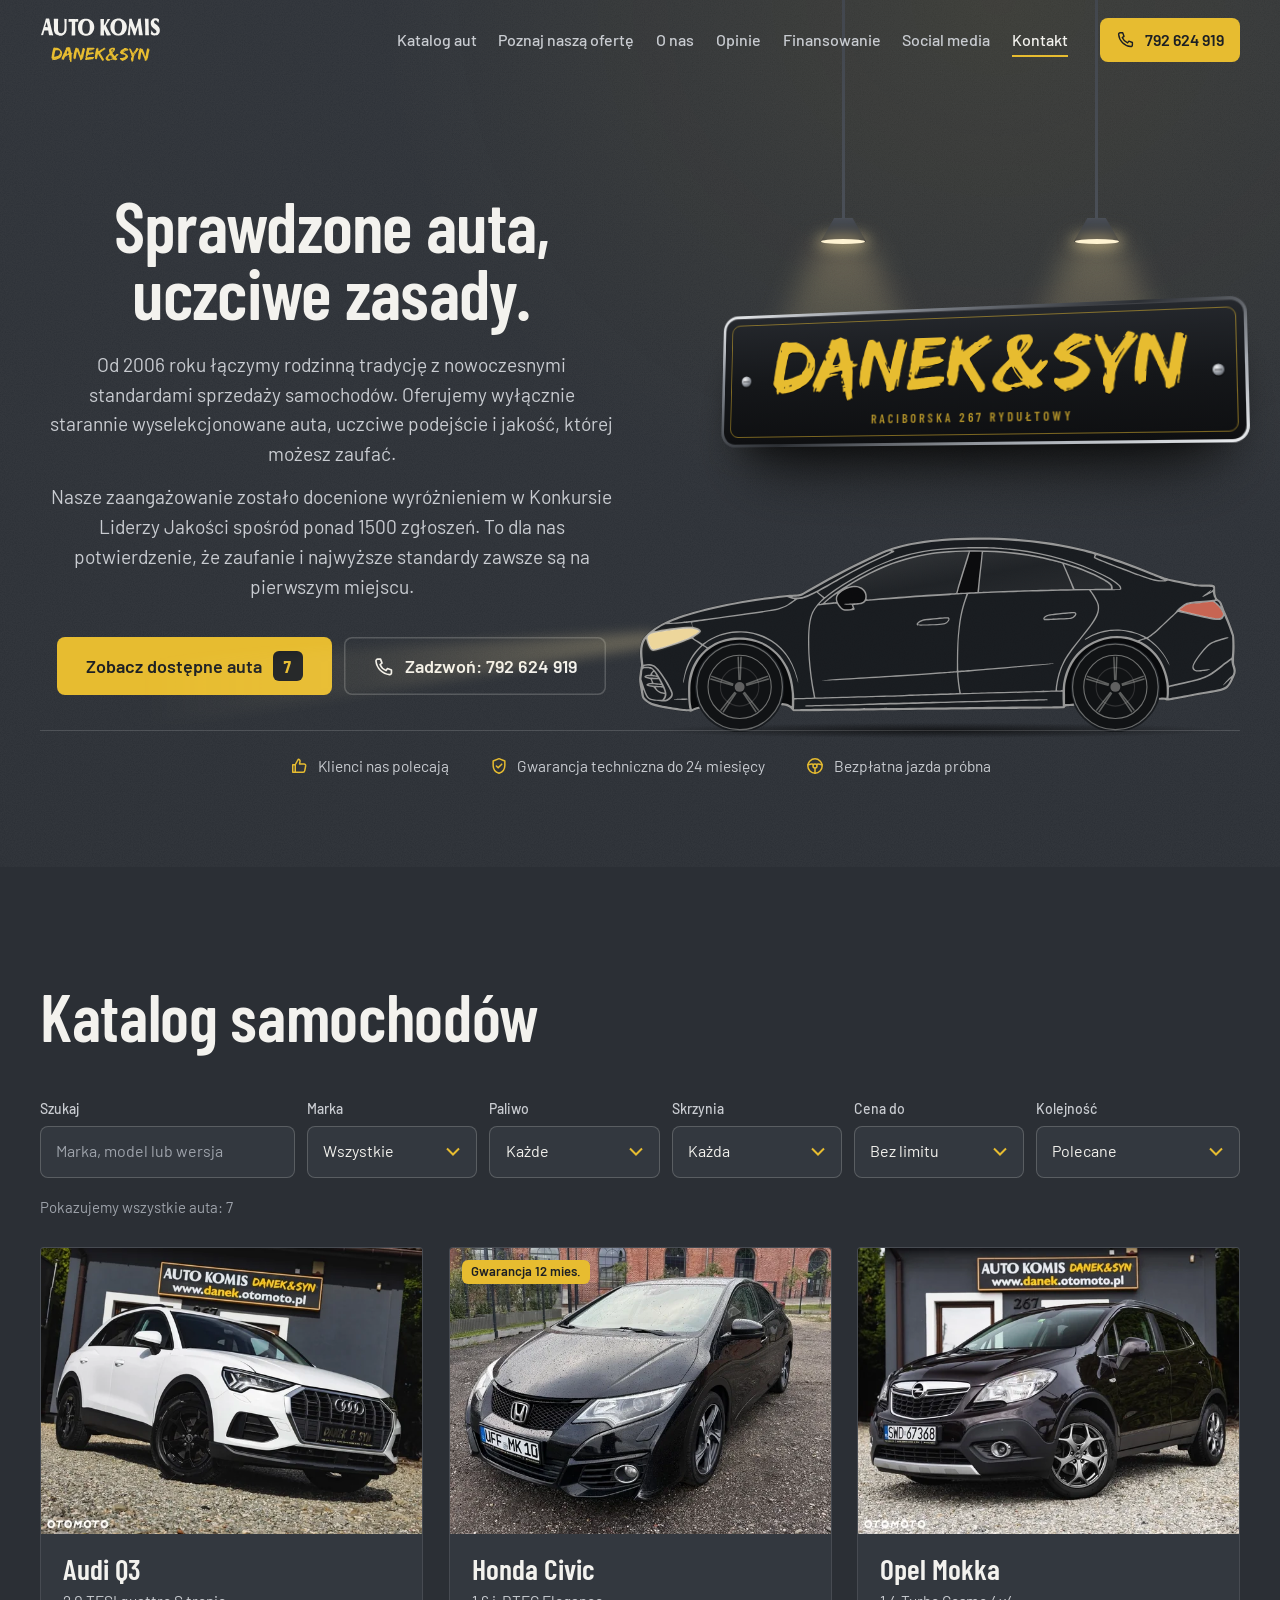
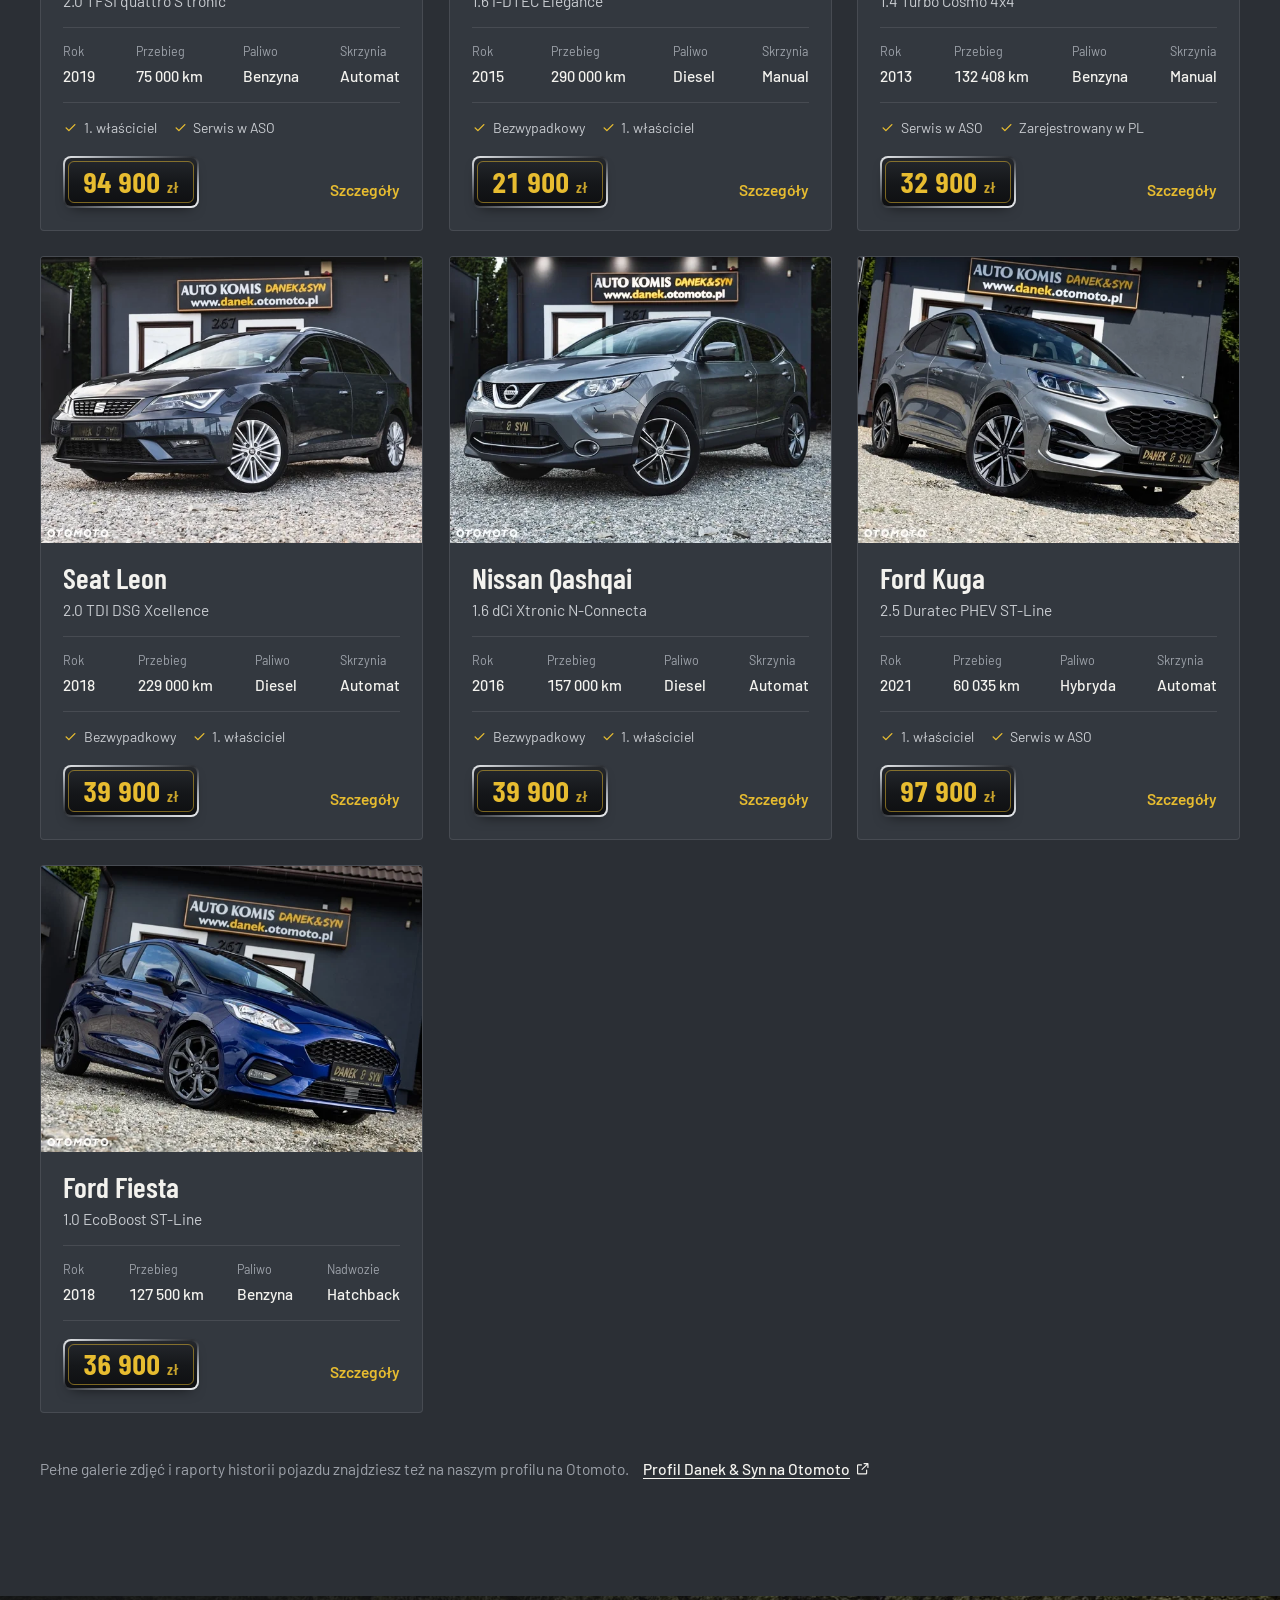
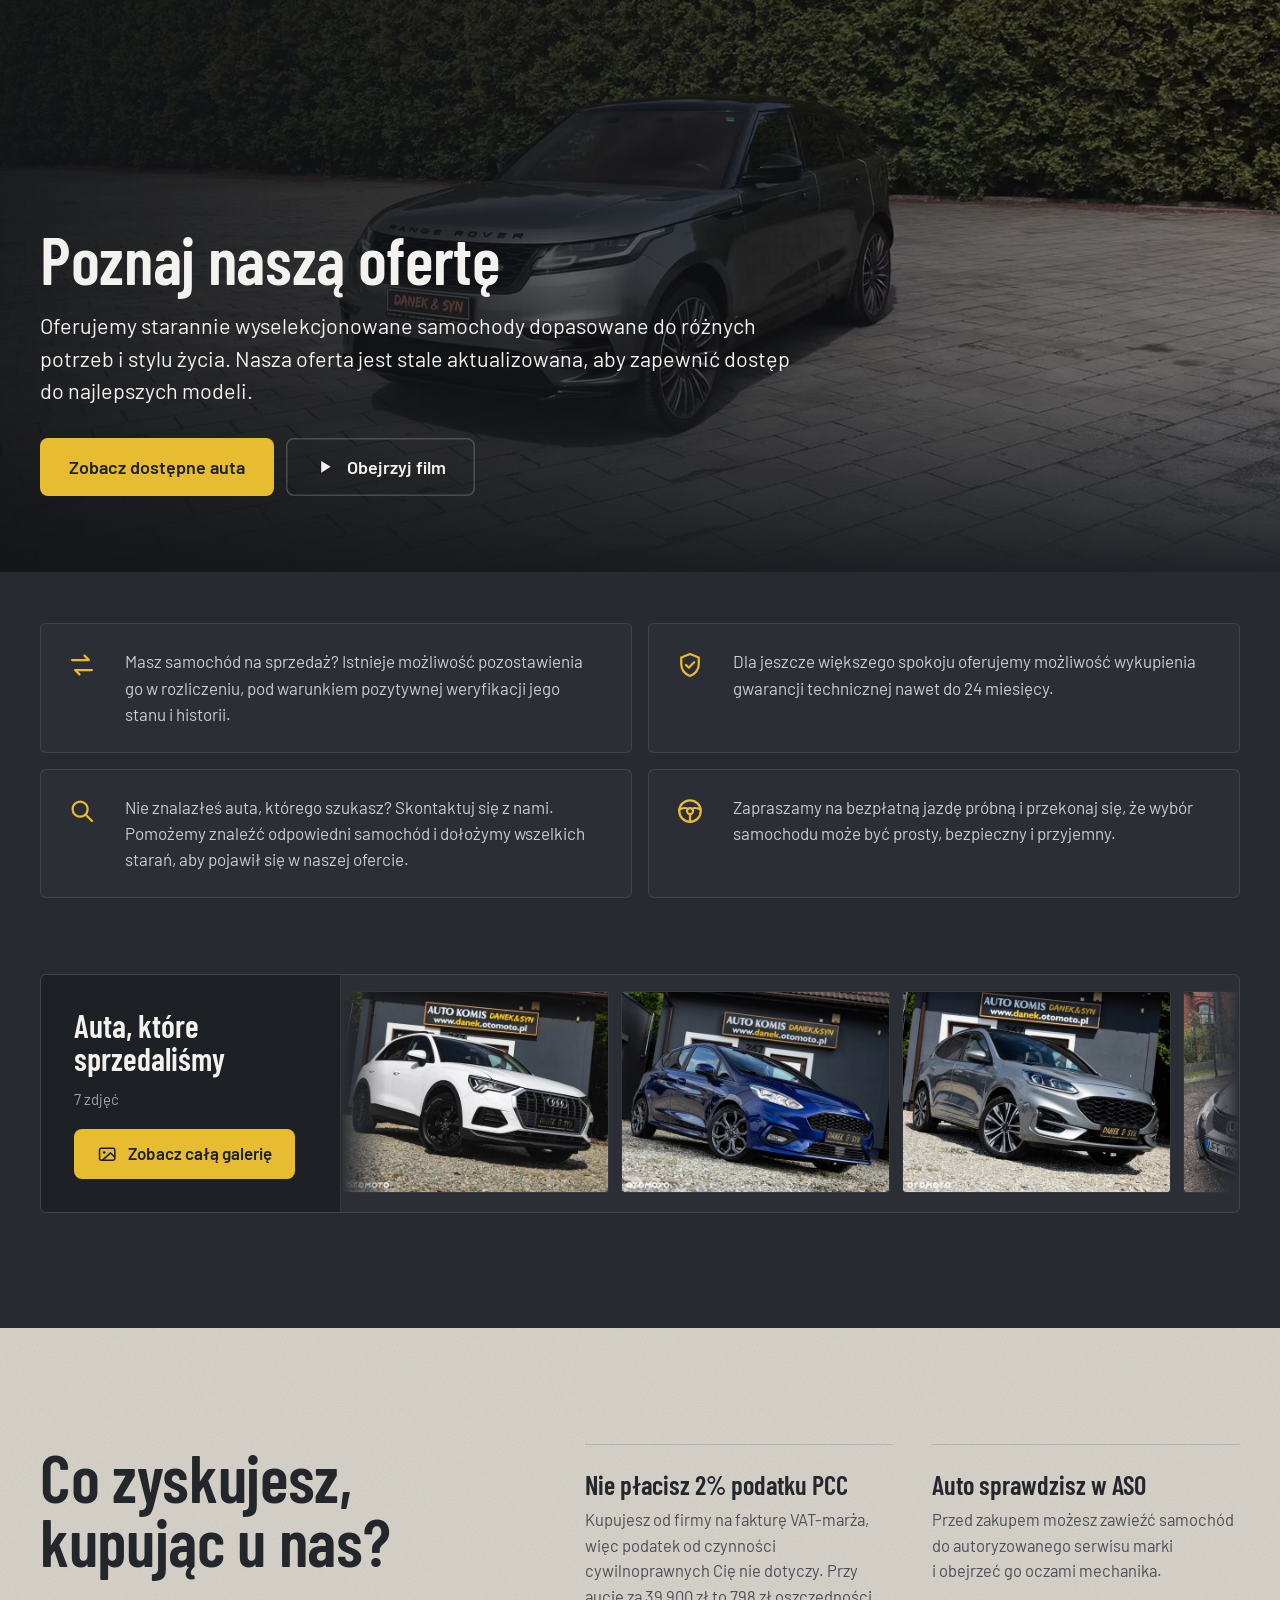
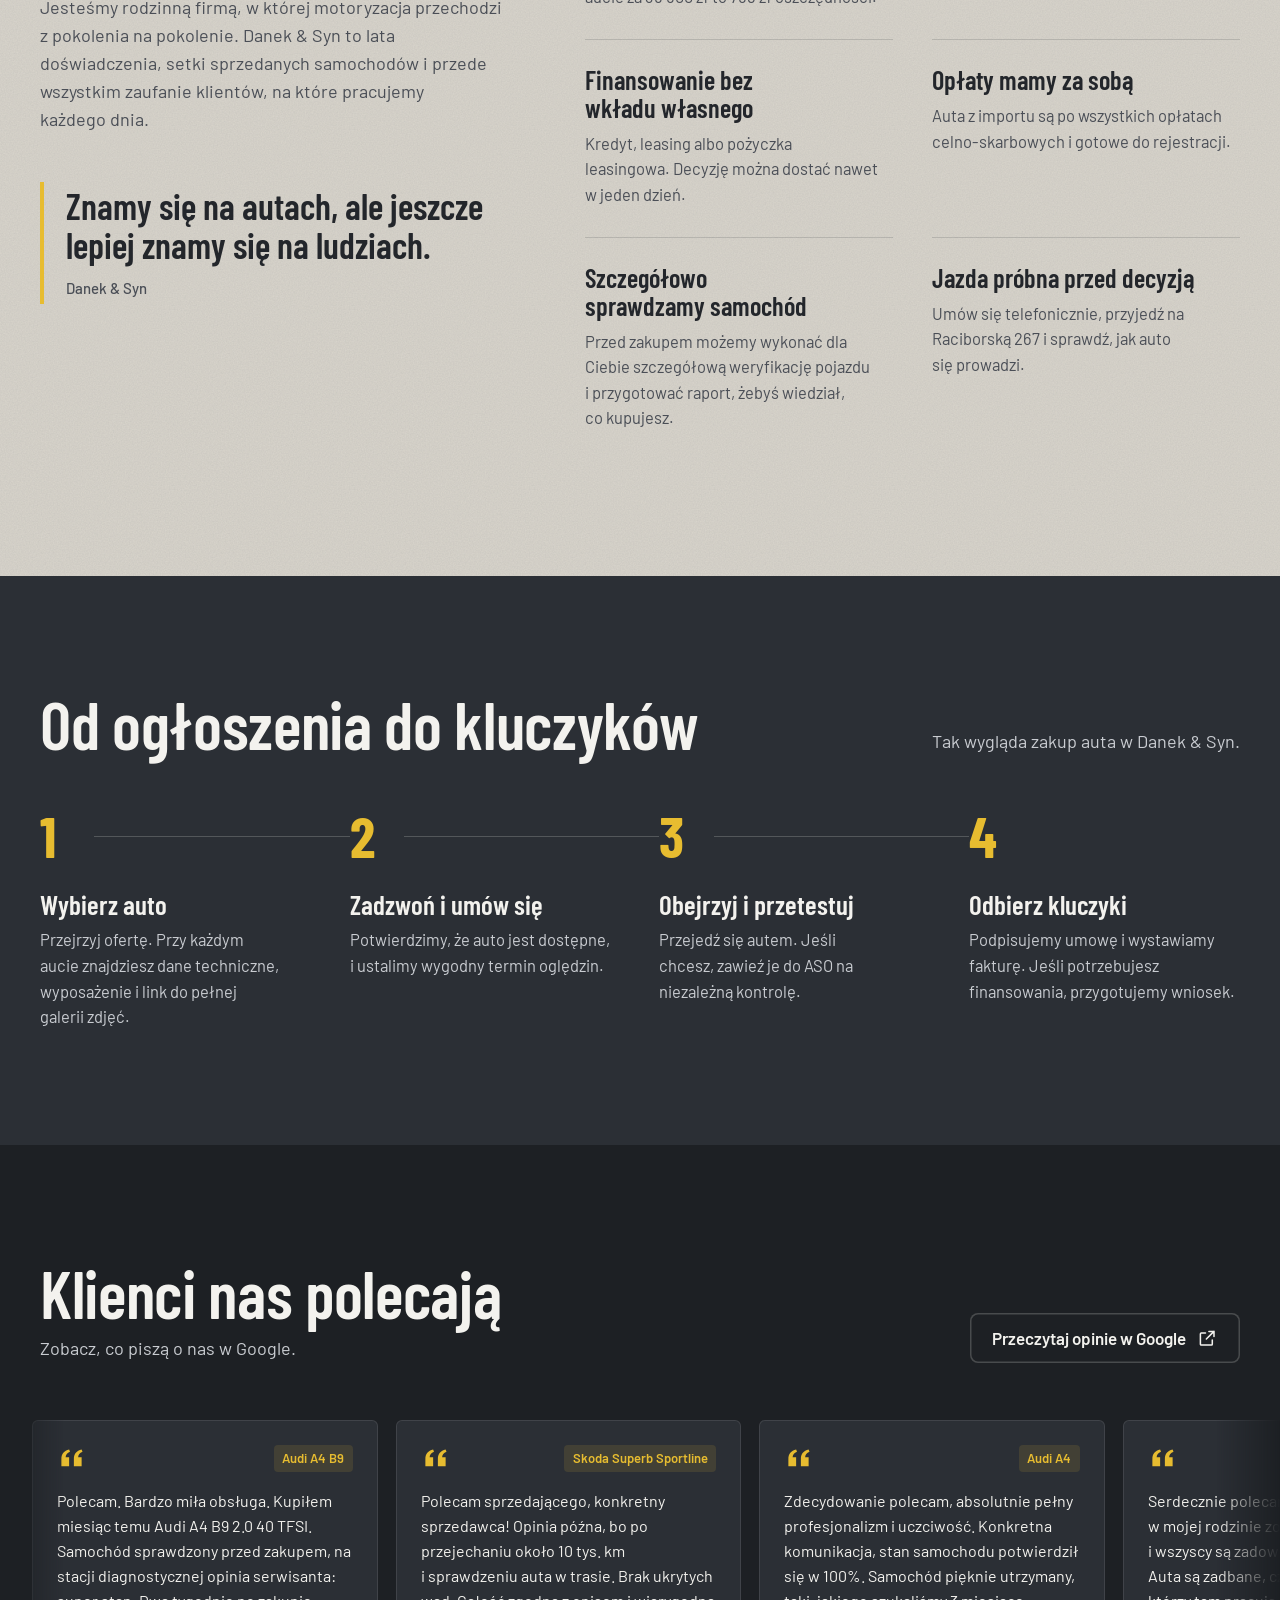
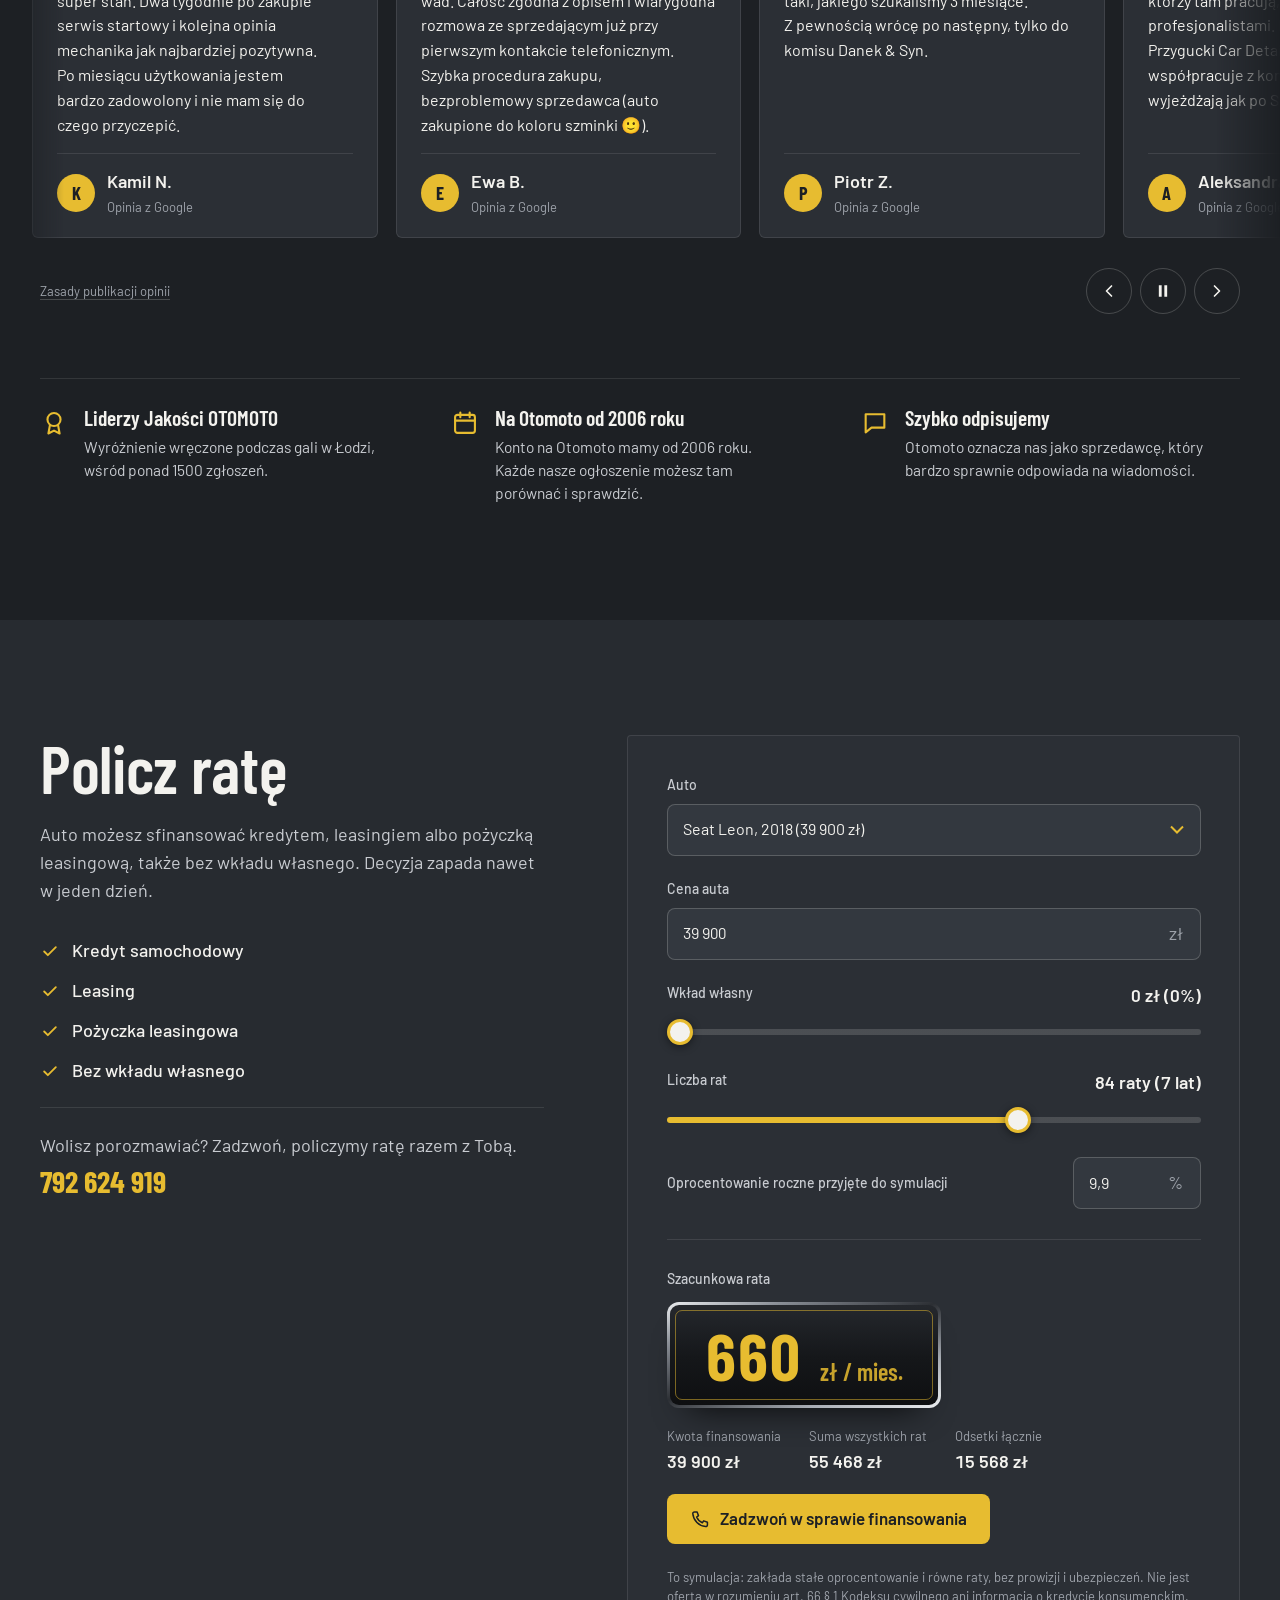
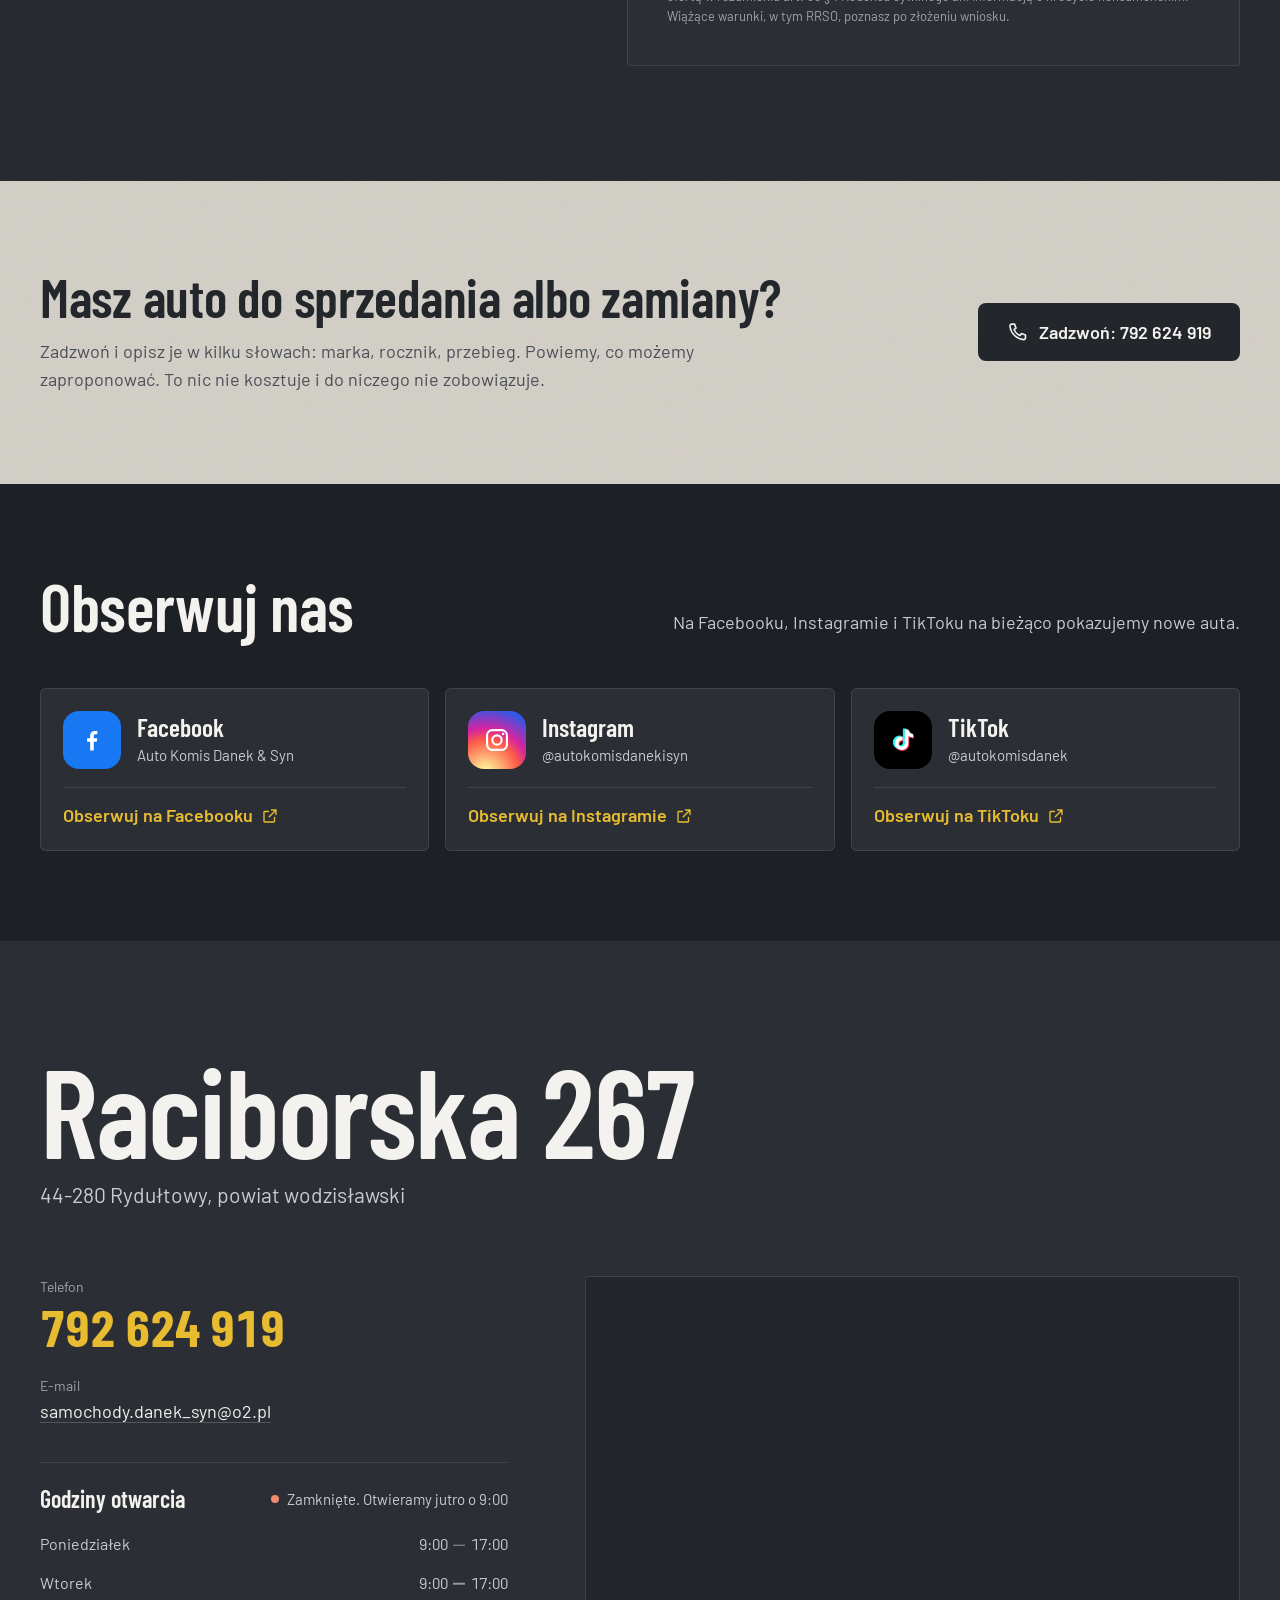
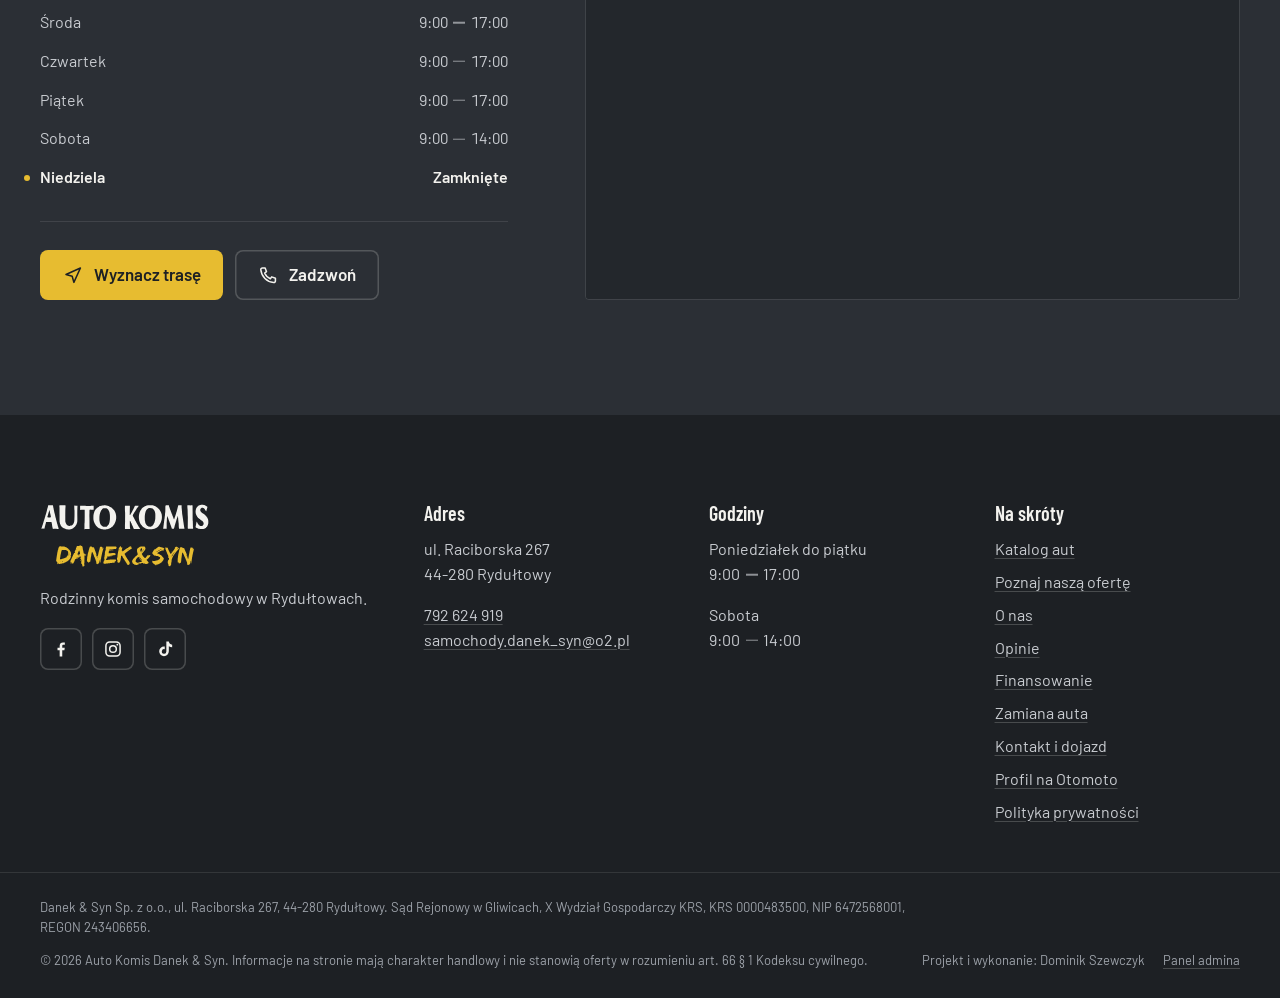
==== commit 96a891d2: "Update index.html" ====
--- a/index.html
+++ b/index.html
@@ -175,8 +175,8 @@
         <path class="c-pillar" d="M806 947C797 942 784 924 782 913C778 894 796 876 830 864C840 861 859 860 867 864C880 869 888 878 891 888C896 905 890 919 876 923C870 925 846 927 826 927C817 927 812 927 812 928C812 929 817 929 825 929C840 929 840 929 843 939C845 946 845 946 836 948C825 950 810 949 806 947ZM1249 885C1249 884 1249 881 1252 874C1256 860 1279 785 1289 754C1293 740 1297 727 1298 726C1299 724 1299 724 1320 724C1338 724 1342 724 1343 725C1344 727 1344 732 1342 752C1340 765 1336 800 1334 828C1331 856 1328 880 1327 880C1326 882 1320 883 1288 884C1274 885 1261 885 1257 886C1253 886 1250 886 1249 885Z"/>
         <path class="c-tailfill" d="M2234 981C2188 972 2115 955 2111 952C2110 950 2112 948 2122 940C2139 927 2145 926 2190 923C2201 922 2217 920 2226 919L2241 918L2245 921C2254 926 2267 941 2274 953C2282 965 2282 966 2279 972C2273 985 2265 986 2234 981Z"/>
         <g transform="translate(404 1249) scale(2.406)"><circle class="c-tire" r="69"/><g class="c-roll"><circle class="c-rim" r="51"/><circle class="c-rim c-rim--thin" r="31"/><path class="c-spoke" d="M-1.0 -12.0L-2.3 -47.9M1.0 -12.0L2.3 -47.9M11.0 -4.7L44.9 -17.0M11.7 -2.7L46.3 -12.6M7.9 9.1L30.0 37.4M6.2 10.3L26.3 40.1M-6.2 10.3L-26.3 40.1M-7.9 9.1L-30.0 37.4M-11.7 -2.7L-46.3 -12.6M-11.0 -4.7L-44.9 -17.0"/><circle class="c-hub" r="8"/></g></g><g transform="translate(1862 1249) scale(2.406)"><circle class="c-tire" r="69"/><g class="c-roll"><circle class="c-rim" r="51"/><circle class="c-rim c-rim--thin" r="31"/><path class="c-spoke" d="M-1.0 -12.0L-2.3 -47.9M1.0 -12.0L2.3 -47.9M11.0 -4.7L44.9 -17.0M11.7 -2.7L46.3 -12.6M7.9 9.1L30.0 37.4M6.2 10.3L26.3 40.1M-6.2 10.3L-26.3 40.1M-7.9 9.1L-30.0 37.4M-11.7 -2.7L-46.3 -12.6M-11.0 -4.7L-44.9 -17.0"/><circle class="c-hub" r="8"/></g></g>
-        <path class="c-ink" d="M197 1344C138 1337 88 1328 66 1321C56 1318 47 1312 38 1305C26 1295 24 1291 22 1275C21 1268 19 1257 18 1252C14 1232 13 1220 15 1206C16 1199 17 1189 18 1184C19 1180 20 1173 20 1171C22 1167 22 1165 20 1151C15 1113 17 1087 26 1069C37 1047 75 1016 116 997C193 960 345 923 512 901C563 894 582 892 608 891C640 890 635 892 669 872C780 809 890 752 969 719C1044 687 1177 669 1338 669C1487 669 1622 685 1748 717C1815 735 1887 759 1985 798C2053 825 2052 825 2084 832C2100 835 2124 840 2138 843C2177 852 2180 852 2211 852C2236 852 2239 852 2242 854C2250 857 2250 859 2250 875C2250 888 2251 890 2253 896C2255 904 2256 905 2267 914C2273 919 2275 923 2282 942C2284 949 2289 960 2292 966C2302 989 2319 1034 2322 1047C2325 1056 2326 1102 2324 1120C2323 1128 2323 1140 2323 1147C2323 1159 2323 1160 2326 1168C2331 1181 2331 1195 2325 1206C2324 1208 2320 1218 2316 1226C2307 1243 2301 1251 2292 1257C2281 1263 2273 1265 2220 1275C2205 1277 2166 1284 2134 1290C2064 1303 2063 1303 2058 1301C2055 1299 2051 1299 2042 1299L2031 1299L2031 1295C2032 1293 2032 1291 2033 1291C2033 1291 2039 1290 2046 1290L2060 1291L2061 1282C2062 1271 2061 1247 2060 1237C2048 1142 1986 1076 1896 1062C1881 1060 1854 1060 1839 1062C1813 1066 1785 1076 1763 1090C1719 1116 1687 1161 1674 1213C1667 1238 1667 1246 1667 1282C1667 1300 1667 1315 1667 1315C1667 1316 1675 1315 1684 1315L1700 1313L1701 1317C1702 1320 1703 1321 1703 1322C1702 1322 1695 1323 1686 1323C1677 1324 1669 1325 1669 1325C1668 1326 1667 1328 1666 1329L1664 1332L1636 1333C1621 1333 1529 1334 1432 1335C1334 1336 1196 1338 1124 1338C1053 1339 953 1340 903 1341C853 1342 780 1342 742 1343C704 1344 659 1344 642 1344L612 1344L609 1341C608 1340 605 1336 603 1334C597 1327 583 1321 573 1321C570 1321 568 1321 566 1320C564 1320 564 1320 566 1316C567 1312 568 1312 571 1312C577 1312 590 1315 598 1319C602 1321 606 1323 606 1323C607 1323 607 1285 606 1271C599 1182 559 1117 490 1084C463 1072 436 1066 403 1066C312 1066 242 1119 220 1206C214 1229 213 1238 213 1270C213 1295 213 1299 215 1315C217 1325 218 1334 219 1334C219 1335 222 1334 226 1332C232 1329 241 1326 244 1326C246 1326 247 1327 248 1330C249 1331 250 1333 250 1333C250 1334 247 1334 244 1335C240 1336 233 1338 228 1340C223 1343 217 1345 216 1345C214 1346 206 1345 197 1344ZM208 1329C205 1307 204 1293 204 1268C204 1238 205 1227 210 1204C220 1166 237 1136 265 1110L276 1099L269 1094C264 1091 261 1090 260 1090C259 1091 254 1095 249 1101C218 1133 197 1175 188 1226C186 1236 185 1237 185 1227C186 1217 190 1198 194 1184C204 1151 223 1118 248 1094C252 1090 255 1087 255 1087C255 1086 247 1080 237 1074C228 1068 219 1062 219 1062C218 1061 212 1063 202 1067C178 1078 103 1102 78 1108C67 1110 63 1110 59 1105C53 1098 45 1079 43 1069C42 1065 41 1062 41 1062C40 1062 39 1065 37 1068C26 1084 24 1110 29 1149C30 1156 30 1163 31 1163C31 1163 33 1162 36 1162C46 1158 62 1160 72 1165C84 1171 105 1198 127 1235C140 1259 144 1267 145 1275C145 1280 145 1283 143 1286C139 1295 123 1306 112 1306C104 1306 72 1303 65 1301C48 1298 43 1292 33 1267C31 1262 29 1258 29 1259C29 1260 30 1266 31 1274C33 1289 33 1289 44 1299C56 1309 66 1313 93 1319C119 1325 192 1336 205 1336L210 1336L208 1329ZM704 1334C735 1334 796 1334 840 1333C929 1332 1273 1328 1507 1325C1590 1325 1658 1324 1658 1324C1658 1323 1658 1311 1657 1296L1657 1268L1644 1268C1636 1268 1616 1268 1598 1269C1579 1270 1548 1270 1527 1271C1424 1274 1339 1276 1250 1279C1195 1281 1127 1283 1098 1283C1068 1284 1022 1286 995 1287C968 1287 883 1290 806 1292C615 1298 617 1297 617 1298C616 1298 616 1307 616 1317L615 1336L632 1336C641 1335 673 1335 704 1334ZM659 1324C658 1323 658 1322 659 1321C659 1320 692 1319 763 1318C819 1316 890 1314 921 1313C1000 1311 1125 1308 1175 1307C1230 1306 1323 1303 1395 1301C1450 1300 1560 1297 1586 1297C1598 1297 1599 1297 1599 1299C1599 1302 1612 1301 1464 1305C1420 1306 1349 1308 1306 1309C1264 1310 1193 1312 1148 1313C1103 1314 1021 1316 966 1318C911 1319 829 1321 784 1322C740 1323 694 1324 681 1325C662 1325 659 1325 659 1324ZM122 1297C132 1292 139 1284 139 1276C139 1268 114 1223 94 1196C79 1177 74 1172 63 1168C55 1165 41 1165 35 1168C30 1171 30 1172 35 1171C41 1170 53 1171 59 1172C72 1177 89 1201 109 1242C122 1269 123 1282 115 1295C113 1297 112 1299 112 1299C112 1301 116 1300 122 1297ZM157 1299C145 1298 145 1298 158 1296C162 1295 172 1295 181 1294C198 1294 203 1294 203 1297C203 1300 185 1300 157 1299ZM106 1296C110 1291 113 1285 113 1281L114 1278L106 1276C92 1273 82 1267 74 1255C71 1251 71 1250 66 1249C49 1247 42 1245 42 1241C42 1238 48 1235 56 1234C60 1234 63 1233 63 1233C63 1232 62 1229 61 1225L58 1219L50 1217C40 1215 37 1214 35 1212C32 1207 38 1203 50 1202L57 1202L59 1197C60 1195 63 1191 65 1189L68 1185L65 1182C58 1177 47 1175 37 1177C28 1178 27 1180 26 1191C26 1195 25 1204 24 1209L23 1219L30 1241C41 1275 47 1287 54 1292C60 1296 77 1299 95 1299C104 1299 104 1299 106 1296ZM664 1291C679 1291 691 1290 692 1290C692 1289 691 1282 689 1273C667 1156 663 1031 679 976C685 954 699 933 722 911C725 908 728 905 728 904C728 904 722 899 715 893L703 883L688 890C664 902 652 906 635 908C626 910 626 910 615 918C587 939 566 948 534 954C516 957 414 972 284 989C249 994 220 998 220 999C219 1000 221 1014 222 1016C223 1016 227 1018 232 1019C247 1023 254 1028 254 1033C254 1036 247 1043 235 1050C229 1054 224 1058 224 1058C224 1059 230 1063 237 1068C245 1072 252 1077 255 1079C260 1083 260 1083 265 1079C274 1072 290 1062 303 1056C336 1040 367 1033 405 1033C443 1033 474 1040 506 1055C569 1087 608 1137 627 1210C629 1217 630 1225 631 1228L631 1234L629 1226C621 1200 619 1194 615 1184C594 1129 558 1088 508 1063C476 1047 449 1040 412 1038C366 1037 323 1048 285 1071C276 1077 266 1085 266 1086C266 1087 280 1095 281 1095C281 1095 286 1092 291 1089C313 1074 340 1064 370 1059C385 1057 418 1057 434 1059C505 1070 560 1110 591 1174C605 1203 612 1235 615 1275C616 1284 616 1292 616 1292C617 1292 621 1292 627 1292C633 1292 650 1292 664 1291ZM2143 1280C2181 1273 2223 1265 2236 1263C2289 1254 2295 1250 2309 1221C2311 1217 2311 1215 2311 1215C2310 1215 2303 1222 2295 1230C2287 1238 2281 1244 2280 1244C2279 1242 2299 1218 2311 1209C2317 1204 2318 1202 2319 1198C2322 1189 2321 1183 2317 1171C2315 1164 2314 1158 2313 1153C2313 1148 2312 1145 2312 1145C2311 1145 2293 1158 2276 1172C2222 1215 2212 1219 2108 1242C2088 1247 2071 1250 2071 1251C2070 1251 2070 1257 2070 1264C2070 1272 2070 1281 2069 1284C2068 1292 2068 1293 2071 1293C2073 1292 2105 1286 2143 1280ZM842 1286C898 1284 988 1282 1043 1280C1098 1278 1168 1276 1199 1275C1230 1274 1256 1273 1256 1273C1257 1273 1256 1268 1255 1262C1253 1250 1249 1219 1248 1204L1248 1193L1245 1193C1244 1193 1225 1194 1203 1196C1072 1206 893 1217 793 1222C723 1225 723 1225 725 1224C726 1223 774 1219 919 1210C1058 1201 1121 1197 1180 1192C1206 1191 1231 1189 1236 1188C1240 1188 1244 1188 1246 1187C1247 1187 1247 1186 1247 1152C1247 1105 1249 1060 1254 1016C1259 976 1265 946 1277 911C1281 899 1284 890 1284 889C1284 889 1279 889 1273 889C1267 890 1243 891 1219 893C1134 897 1041 904 944 912L894 916L890 921C883 927 877 929 860 930C853 930 846 931 846 931C845 931 846 935 848 940C851 946 851 948 850 949C847 951 838 953 824 954C812 954 810 954 805 952C799 949 790 940 785 932C781 925 786 925 742 929L709 933L706 936C688 957 680 980 676 1023C674 1041 674 1108 676 1130C680 1184 686 1229 695 1274C696 1282 697 1288 698 1289C698 1290 702 1290 719 1290C731 1289 786 1288 842 1286ZM1294 1273C1307 1272 1347 1271 1384 1270C1465 1268 1624 1263 1627 1263C1630 1263 1630 1263 1631 1248C1636 1211 1644 1182 1660 1151C1673 1126 1688 1105 1724 1061C1772 1003 1787 979 1793 954C1795 940 1794 929 1787 916C1784 909 1767 882 1762 877L1760 874L1701 875C1612 877 1489 880 1416 883C1344 886 1294 888 1292 889C1291 889 1290 890 1290 891C1289 892 1287 899 1284 907C1267 954 1260 994 1254 1066C1253 1089 1251 1184 1253 1186C1254 1187 1259 1187 1405 1175C1492 1167 1590 1159 1604 1159C1608 1158 1615 1158 1617 1157C1620 1157 1622 1157 1622 1158C1622 1159 1621 1159 1588 1163C1549 1167 1377 1182 1298 1189C1274 1191 1253 1192 1253 1193C1252 1193 1255 1223 1257 1240C1260 1260 1262 1272 1263 1273C1264 1274 1266 1274 1268 1274C1270 1273 1282 1273 1294 1273ZM113 1270C113 1268 108 1254 107 1253C106 1252 80 1250 79 1251C78 1252 84 1259 88 1263C92 1266 97 1268 105 1270C113 1272 113 1272 113 1270ZM1657 1261C1657 1261 1658 1257 1658 1251C1666 1170 1708 1106 1775 1074C1806 1059 1834 1052 1868 1052C1893 1052 1917 1056 1940 1065L1949 1068L1962 1064C1969 1062 1975 1059 1975 1059C1975 1058 1959 1050 1948 1045C1936 1041 1915 1036 1900 1033C1882 1031 1849 1031 1832 1034C1804 1039 1787 1044 1762 1057C1753 1062 1744 1066 1744 1066C1740 1066 1756 1055 1772 1047C1802 1032 1839 1025 1876 1026C1911 1028 1940 1035 1970 1050L1983 1056L1988 1054C2000 1047 2015 1035 2061 991C2075 978 2090 965 2093 961C2097 958 2100 954 2100 953C2100 951 2114 938 2123 932C2139 921 2145 920 2188 916C2234 913 2247 911 2249 909C2249 908 2248 906 2247 903C2245 901 2243 895 2242 890C2241 885 2241 881 2240 881C2240 881 2238 882 2234 884C2229 888 2208 898 2204 899C2202 900 2199 898 2200 896C2201 896 2204 894 2207 892C2210 890 2217 886 2221 882C2234 872 2235 872 2234 874C2233 875 2232 877 2231 878C2228 883 2231 881 2237 876C2241 871 2242 870 2242 867C2242 861 2241 861 2208 860C2174 860 2178 861 2118 848C2057 835 2064 836 2059 839C2053 841 2032 841 2017 838C2006 836 1980 828 1952 817C1932 810 1833 772 1806 761C1778 750 1776 749 1780 741C1781 738 1782 736 1781 736C1780 734 1733 722 1702 715C1587 690 1470 678 1338 678C1198 678 1084 690 1006 715C1000 716 995 718 995 719C995 719 997 719 1000 720C1005 721 1006 723 1003 726C1002 727 991 732 978 738C930 759 890 779 843 804C818 818 806 825 745 860C733 867 719 874 715 877C711 879 708 881 708 881C709 882 727 897 731 899C733 901 734 901 742 894C793 852 902 790 976 761C1064 726 1153 710 1284 707C1316 706 1375 707 1398 708C1428 710 1440 711 1458 713C1585 726 1711 761 1813 812C1842 826 1855 834 1871 847C1881 855 1885 860 1885 865C1885 874 1890 873 1825 874L1767 874L1773 883C1783 897 1793 915 1796 924C1799 932 1799 933 1799 944C1798 974 1785 995 1726 1066C1676 1128 1658 1159 1646 1201C1640 1220 1634 1259 1636 1262C1636 1263 1656 1263 1657 1261ZM103 1244C103 1244 102 1243 102 1243C101 1243 93 1242 84 1241C76 1240 66 1239 64 1239C57 1239 51 1240 51 1241C51 1243 76 1245 97 1246C102 1246 103 1246 103 1244ZM2108 1235C2187 1218 2212 1210 2236 1193C2241 1190 2257 1178 2270 1168C2284 1157 2299 1146 2303 1143C2307 1140 2311 1137 2312 1137C2315 1135 2316 1115 2316 1081L2315 1052L2309 1035C2303 1017 2297 1000 2289 984L2285 973L2282 978C2277 990 2267 992 2242 988C2221 985 2156 970 2124 962C2114 960 2106 958 2105 958C2104 958 2099 963 2092 969C2081 980 2038 1020 2028 1030C2015 1042 2002 1052 1994 1056C1991 1058 1989 1060 1989 1060C1989 1060 1993 1063 1997 1067C2027 1089 2055 1123 2070 1157C2071 1162 2073 1165 2073 1166C2072 1166 2070 1161 2066 1155C2055 1133 2041 1115 2026 1098C2008 1080 1985 1062 1981 1063C1973 1065 1957 1070 1957 1071C1957 1072 1960 1074 1964 1075C1985 1086 2010 1107 2025 1126C2048 1156 2065 1199 2069 1235C2069 1243 2070 1244 2072 1244C2073 1243 2089 1240 2108 1235ZM98 1236C99 1236 97 1232 94 1227L90 1219L77 1219C70 1219 64 1219 64 1219C64 1220 65 1223 67 1227L70 1234L83 1235C90 1236 97 1237 97 1237C98 1237 98 1237 98 1236ZM86 1212C86 1211 67 1208 54 1208C43 1208 40 1208 43 1210C47 1213 87 1215 86 1212ZM81 1204C81 1203 78 1199 74 1193C72 1190 69 1191 66 1196C63 1201 64 1202 72 1204C81 1205 81 1205 81 1204ZM2176 1189C2161 1186 2157 1175 2164 1160C2176 1135 2210 1093 2228 1080C2237 1074 2249 1069 2272 1062C2294 1056 2300 1055 2301 1057C2301 1059 2296 1061 2273 1068C2249 1075 2242 1078 2233 1084C2211 1098 2166 1157 2166 1172C2166 1176 2169 1180 2173 1183C2178 1185 2204 1184 2221 1181C2228 1180 2230 1180 2230 1181C2230 1184 2213 1187 2194 1189C2181 1190 2180 1190 2176 1189ZM96 1096C135 1085 186 1067 206 1058C223 1050 246 1036 246 1033C246 1030 228 1024 215 1023C187 1022 84 1035 62 1043C55 1046 48 1053 48 1057C48 1063 50 1072 54 1081C61 1099 65 1104 72 1102C74 1102 84 1099 96 1096ZM86 1031C119 1023 183 1016 210 1016C215 1016 220 1016 220 1015C220 1015 220 1013 219 1011C219 1009 218 1006 217 1003L216 999L209 999C205 1000 192 1001 180 1002C168 1003 149 1004 137 1005L116 1006L106 1011C96 1016 75 1030 74 1032C73 1033 73 1033 86 1031ZM1093 1010C1085 1005 1100 991 1118 987C1129 985 1183 980 1199 979C1212 979 1214 979 1216 980C1221 984 1219 992 1211 999C1202 1007 1197 1008 1152 1010C1109 1012 1096 1012 1093 1010ZM1141 1006C1191 1004 1198 1003 1207 997C1211 994 1215 988 1214 986C1213 983 1200 983 1170 987C1129 991 1119 992 1113 994C1106 996 1097 1002 1096 1005C1096 1007 1105 1008 1141 1006ZM180 997C206 994 219 993 292 983C420 966 519 951 536 948C557 944 576 937 592 928C600 922 617 911 617 910C617 910 614 909 611 908C607 907 601 905 596 903L588 900L562 903C417 920 282 947 187 978C167 985 133 998 132 999C130 1001 153 1000 180 997ZM1584 988C1578 982 1588 972 1604 968C1611 966 1672 959 1691 958C1705 958 1706 958 1708 960C1717 967 1704 982 1688 986C1682 987 1623 990 1602 990C1587 990 1585 990 1584 988ZM1649 983C1691 982 1694 981 1702 972C1707 967 1707 964 1703 963C1697 962 1616 970 1604 973C1596 975 1588 981 1587 983C1587 985 1588 985 1601 985C1608 985 1630 984 1649 983ZM2270 981C2275 978 2279 973 2280 967C2281 960 2259 931 2245 922L2241 919L2226 920C2217 921 2201 923 2190 924C2153 926 2147 927 2135 933C2128 936 2112 949 2112 950C2111 952 2147 961 2202 973C2250 983 2263 985 2270 981ZM836 947C839 946 843 946 843 945C844 945 840 933 839 931C838 930 834 930 825 930C813 930 811 929 811 928C811 926 812 926 825 926C846 926 869 924 876 922C889 919 895 905 890 888C887 878 880 870 867 865C859 861 840 862 830 865C796 877 779 894 783 913C785 924 798 942 806 946C810 948 825 949 836 947ZM2269 931C2265 921 2258 914 2252 916C2248 917 2248 918 2254 922C2256 924 2261 928 2264 931C2267 934 2270 937 2270 937C2270 936 2269 934 2269 931ZM733 919C759 893 809 860 875 823C958 777 1023 753 1107 736C1162 725 1216 720 1298 719C1417 718 1513 728 1616 754C1719 779 1837 830 1850 855C1851 857 1851 861 1852 864L1852 870L1864 870C1879 870 1880 870 1880 866C1880 857 1851 836 1811 816C1711 766 1583 731 1457 718C1411 713 1378 712 1319 712C1143 712 1035 734 914 794C831 836 754 886 720 920L714 927L719 927C724 927 724 927 733 919ZM760 922C770 921 778 920 779 920C779 920 778 917 778 915C776 909 777 900 780 893C782 890 783 888 783 887C782 886 737 921 737 923C737 924 739 924 760 922ZM925 908C1014 900 1169 889 1224 886C1230 886 1237 886 1240 885L1244 885L1248 872C1268 805 1292 727 1293 726C1293 725 1290 725 1270 725C1197 728 1140 734 1085 747C1004 766 939 793 848 845C819 863 817 864 828 860C850 853 873 857 887 871C895 879 899 892 897 904C897 911 893 911 925 908ZM646 900C670 894 697 880 771 838C853 791 913 760 981 730C994 724 994 723 986 723C981 723 976 725 938 742C858 779 777 820 673 880C640 899 641 898 622 899C606 899 604 900 614 902C622 903 636 902 646 900ZM1287 883C1300 882 1314 882 1319 881L1327 881L1327 877C1328 874 1330 848 1333 819C1337 790 1340 758 1341 748C1342 738 1343 729 1343 727L1343 725L1321 725L1298 725L1291 751C1280 785 1257 861 1253 874C1251 879 1250 884 1250 885C1250 885 1253 885 1257 885C1261 884 1274 884 1287 883ZM1378 879C1471 875 1642 870 1680 870C1690 870 1697 870 1697 869C1698 868 1658 773 1656 771C1653 769 1601 756 1564 748C1500 735 1424 727 1365 726L1349 726L1347 737C1347 743 1344 773 1340 804C1337 834 1334 863 1334 869C1333 875 1332 880 1333 880C1333 881 1338 881 1344 881C1350 880 1365 880 1378 879ZM1796 868L1845 868L1845 863C1845 860 1844 858 1842 855C1832 841 1773 811 1708 788C1689 781 1664 773 1663 773C1663 773 1667 784 1673 796C1678 808 1687 829 1693 843L1704 869L1726 869C1738 869 1769 869 1796 868ZM2052 835C2053 834 1960 797 1903 776C1866 762 1793 738 1789 738C1788 738 1784 744 1784 745C1784 747 1805 756 1884 786C1974 821 2004 831 2028 834C2038 836 2050 836 2052 835Z"/>
-        <path class="c-headfill" d="M65 1102C58 1098 47 1070 47 1057C47 1052 55 1045 62 1042C82 1035 176 1022 210 1022C223 1022 240 1026 245 1031L248 1033L243 1037C237 1042 219 1053 206 1059C186 1068 135 1086 96 1097C70 1104 69 1104 65 1102ZM76 1032C75 1031 75 1030 77 1028C81 1025 96 1015 107 1010L116 1005L137 1004C149 1003 168 1002 180 1001C216 997 214 998 216 1000C218 1002 221 1014 220 1016C219 1016 212 1017 201 1017C172 1018 129 1024 96 1030C89 1031 81 1032 80 1033C78 1033 77 1033 76 1032Z" filter="url(#car-glow)"/>
+        <path class="c-headfill" d="M65 1102C58 1098 47 1070 47 1057C47 1052 55 1045 62 1042C82 1035 176 1022 210 1022C223 1022 240 1026 245 1031L248 1033L243 1037C237 1042 219 1053 206 1059C186 1068 135 1086 96 1097C70 1104 69 1104 65 1102Z" filter="url(#car-glow)"/>
+      <path class="c-ink" d="M197 1344C138 1337 88 1328 66 1321C56 1318 47 1312 38 1305C26 1295 24 1291 22 1275C21 1268 19 1257 18 1252C14 1232 13 1220 15 1206C16 1199 17 1189 18 1184C19 1180 20 1173 20 1171C22 1167 22 1165 20 1151C15 1113 17 1087 26 1069C37 1047 75 1016 116 997C193 960 345 923 512 901C563 894 582 892 608 891C640 890 635 892 669 872C780 809 890 752 969 719C1044 687 1177 669 1338 669C1487 669 1622 685 1748 717C1815 735 1887 759 1985 798C2053 825 2052 825 2084 832C2100 835 2124 840 2138 843C2177 852 2180 852 2211 852C2236 852 2239 852 2242 854C2250 857 2250 859 2250 875C2250 888 2251 890 2253 896C2255 904 2256 905 2267 914C2273 919 2275 923 2282 942C2284 949 2289 960 2292 966C2302 989 2319 1034 2322 1047C2325 1056 2326 1102 2324 1120C2323 1128 2323 1140 2323 1147C2323 1159 2323 1160 2326 1168C2331 1181 2331 1195 2325 1206C2324 1208 2320 1218 2316 1226C2307 1243 2301 1251 2292 1257C2281 1263 2273 1265 2220 1275C2205 1277 2166 1284 2134 1290C2064 1303 2063 1303 2058 1301C2055 1299 2051 1299 2042 1299L2031 1299L2031 1295C2032 1293 2032 1291 2033 1291C2033 1291 2039 1290 2046 1290L2060 1291L2061 1282C2062 1271 2061 1247 2060 1237C2048 1142 1986 1076 1896 1062C1881 1060 1854 1060 1839 1062C1813 1066 1785 1076 1763 1090C1719 1116 1687 1161 1674 1213C1667 1238 1667 1246 1667 1282C1667 1300 1667 1315 1667 1315C1667 1316 1675 1315 1684 1315L1700 1313L1701 1317C1702 1320 1703 1321 1703 1322C1702 1322 1695 1323 1686 1323C1677 1324 1669 1325 1669 1325C1668 1326 1667 1328 1666 1329L1664 1332L1636 1333C1621 1333 1529 1334 1432 1335C1334 1336 1196 1338 1124 1338C1053 1339 953 1340 903 1341C853 1342 780 1342 742 1343C704 1344 659 1344 642 1344L612 1344L609 1341C608 1340 605 1336 603 1334C597 1327 583 1321 573 1321C570 1321 568 1321 566 1320C564 1320 564 1320 566 1316C567 1312 568 1312 571 1312C577 1312 590 1315 598 1319C602 1321 606 1323 606 1323C607 1323 607 1285 606 1271C599 1182 559 1117 490 1084C463 1072 436 1066 403 1066C312 1066 242 1119 220 1206C214 1229 213 1238 213 1270C213 1295 213 1299 215 1315C217 1325 218 1334 219 1334C219 1335 222 1334 226 1332C232 1329 241 1326 244 1326C246 1326 247 1327 248 1330C249 1331 250 1333 250 1333C250 1334 247 1334 244 1335C240 1336 233 1338 228 1340C223 1343 217 1345 216 1345C214 1346 206 1345 197 1344ZM208 1329C205 1307 204 1293 204 1268C204 1238 205 1227 210 1204C220 1166 237 1136 265 1110L276 1099L269 1094C264 1091 261 1090 260 1090C259 1091 254 1095 249 1101C218 1133 197 1175 188 1226C186 1236 185 1237 185 1227C186 1217 190 1198 194 1184C204 1151 223 1118 248 1094C252 1090 255 1087 255 1087C255 1086 247 1080 237 1074C228 1068 219 1062 219 1062C218 1061 212 1063 202 1067C178 1078 103 1102 78 1108C67 1110 63 1110 59 1105C53 1098 45 1079 43 1069C42 1065 41 1062 41 1062C40 1062 39 1065 37 1068C26 1084 24 1110 29 1149C30 1156 30 1163 31 1163C31 1163 33 1162 36 1162C46 1158 62 1160 72 1165C84 1171 105 1198 127 1235C140 1259 144 1267 145 1275C145 1280 145 1283 143 1286C139 1295 123 1306 112 1306C104 1306 72 1303 65 1301C48 1298 43 1292 33 1267C31 1262 29 1258 29 1259C29 1260 30 1266 31 1274C33 1289 33 1289 44 1299C56 1309 66 1313 93 1319C119 1325 192 1336 205 1336L210 1336L208 1329ZM704 1334C735 1334 796 1334 840 1333C929 1332 1273 1328 1507 1325C1590 1325 1658 1324 1658 1324C1658 1323 1658 1311 1657 1296L1657 1268L1644 1268C1636 1268 1616 1268 1598 1269C1579 1270 1548 1270 1527 1271C1424 1274 1339 1276 1250 1279C1195 1281 1127 1283 1098 1283C1068 1284 1022 1286 995 1287C968 1287 883 1290 806 1292C615 1298 617 1297 617 1298C616 1298 616 1307 616 1317L615 1336L632 1336C641 1335 673 1335 704 1334ZM659 1324C658 1323 658 1322 659 1321C659 1320 692 1319 763 1318C819 1316 890 1314 921 1313C1000 1311 1125 1308 1175 1307C1230 1306 1323 1303 1395 1301C1450 1300 1560 1297 1586 1297C1598 1297 1599 1297 1599 1299C1599 1302 1612 1301 1464 1305C1420 1306 1349 1308 1306 1309C1264 1310 1193 1312 1148 1313C1103 1314 1021 1316 966 1318C911 1319 829 1321 784 1322C740 1323 694 1324 681 1325C662 1325 659 1325 659 1324ZM122 1297C132 1292 139 1284 139 1276C139 1268 114 1223 94 1196C79 1177 74 1172 63 1168C55 1165 41 1165 35 1168C30 1171 30 1172 35 1171C41 1170 53 1171 59 1172C72 1177 89 1201 109 1242C122 1269 123 1282 115 1295C113 1297 112 1299 112 1299C112 1301 116 1300 122 1297ZM157 1299C145 1298 145 1298 158 1296C162 1295 172 1295 181 1294C198 1294 203 1294 203 1297C203 1300 185 1300 157 1299ZM106 1296C110 1291 113 1285 113 1281L114 1278L106 1276C92 1273 82 1267 74 1255C71 1251 71 1250 66 1249C49 1247 42 1245 42 1241C42 1238 48 1235 56 1234C60 1234 63 1233 63 1233C63 1232 62 1229 61 1225L58 1219L50 1217C40 1215 37 1214 35 1212C32 1207 38 1203 50 1202L57 1202L59 1197C60 1195 63 1191 65 1189L68 1185L65 1182C58 1177 47 1175 37 1177C28 1178 27 1180 26 1191C26 1195 25 1204 24 1209L23 1219L30 1241C41 1275 47 1287 54 1292C60 1296 77 1299 95 1299C104 1299 104 1299 106 1296ZM664 1291C679 1291 691 1290 692 1290C692 1289 691 1282 689 1273C667 1156 663 1031 679 976C685 954 699 933 722 911C725 908 728 905 728 904C728 904 722 899 715 893L703 883L688 890C664 902 652 906 635 908C626 910 626 910 615 918C587 939 566 948 534 954C516 957 414 972 284 989C249 994 220 998 220 999C219 1000 221 1014 222 1016C223 1016 227 1018 232 1019C247 1023 254 1028 254 1033C254 1036 247 1043 235 1050C229 1054 224 1058 224 1058C224 1059 230 1063 237 1068C245 1072 252 1077 255 1079C260 1083 260 1083 265 1079C274 1072 290 1062 303 1056C336 1040 367 1033 405 1033C443 1033 474 1040 506 1055C569 1087 608 1137 627 1210C629 1217 630 1225 631 1228L631 1234L629 1226C621 1200 619 1194 615 1184C594 1129 558 1088 508 1063C476 1047 449 1040 412 1038C366 1037 323 1048 285 1071C276 1077 266 1085 266 1086C266 1087 280 1095 281 1095C281 1095 286 1092 291 1089C313 1074 340 1064 370 1059C385 1057 418 1057 434 1059C505 1070 560 1110 591 1174C605 1203 612 1235 615 1275C616 1284 616 1292 616 1292C617 1292 621 1292 627 1292C633 1292 650 1292 664 1291ZM2143 1280C2181 1273 2223 1265 2236 1263C2289 1254 2295 1250 2309 1221C2311 1217 2311 1215 2311 1215C2310 1215 2303 1222 2295 1230C2287 1238 2281 1244 2280 1244C2279 1242 2299 1218 2311 1209C2317 1204 2318 1202 2319 1198C2322 1189 2321 1183 2317 1171C2315 1164 2314 1158 2313 1153C2313 1148 2312 1145 2312 1145C2311 1145 2293 1158 2276 1172C2222 1215 2212 1219 2108 1242C2088 1247 2071 1250 2071 1251C2070 1251 2070 1257 2070 1264C2070 1272 2070 1281 2069 1284C2068 1292 2068 1293 2071 1293C2073 1292 2105 1286 2143 1280ZM842 1286C898 1284 988 1282 1043 1280C1098 1278 1168 1276 1199 1275C1230 1274 1256 1273 1256 1273C1257 1273 1256 1268 1255 1262C1253 1250 1249 1219 1248 1204L1248 1193L1245 1193C1244 1193 1225 1194 1203 1196C1072 1206 893 1217 793 1222C723 1225 723 1225 725 1224C726 1223 774 1219 919 1210C1058 1201 1121 1197 1180 1192C1206 1191 1231 1189 1236 1188C1240 1188 1244 1188 1246 1187C1247 1187 1247 1186 1247 1152C1247 1105 1249 1060 1254 1016C1259 976 1265 946 1277 911C1281 899 1284 890 1284 889C1284 889 1279 889 1273 889C1267 890 1243 891 1219 893C1134 897 1041 904 944 912L894 916L890 921C883 927 877 929 860 930C853 930 846 931 846 931C845 931 846 935 848 940C851 946 851 948 850 949C847 951 838 953 824 954C812 954 810 954 805 952C799 949 790 940 785 932C781 925 786 925 742 929L709 933L706 936C688 957 680 980 676 1023C674 1041 674 1108 676 1130C680 1184 686 1229 695 1274C696 1282 697 1288 698 1289C698 1290 702 1290 719 1290C731 1289 786 1288 842 1286ZM1294 1273C1307 1272 1347 1271 1384 1270C1465 1268 1624 1263 1627 1263C1630 1263 1630 1263 1631 1248C1636 1211 1644 1182 1660 1151C1673 1126 1688 1105 1724 1061C1772 1003 1787 979 1793 954C1795 940 1794 929 1787 916C1784 909 1767 882 1762 877L1760 874L1701 875C1612 877 1489 880 1416 883C1344 886 1294 888 1292 889C1291 889 1290 890 1290 891C1289 892 1287 899 1284 907C1267 954 1260 994 1254 1066C1253 1089 1251 1184 1253 1186C1254 1187 1259 1187 1405 1175C1492 1167 1590 1159 1604 1159C1608 1158 1615 1158 1617 1157C1620 1157 1622 1157 1622 1158C1622 1159 1621 1159 1588 1163C1549 1167 1377 1182 1298 1189C1274 1191 1253 1192 1253 1193C1252 1193 1255 1223 1257 1240C1260 1260 1262 1272 1263 1273C1264 1274 1266 1274 1268 1274C1270 1273 1282 1273 1294 1273ZM113 1270C113 1268 108 1254 107 1253C106 1252 80 1250 79 1251C78 1252 84 1259 88 1263C92 1266 97 1268 105 1270C113 1272 113 1272 113 1270ZM1657 1261C1657 1261 1658 1257 1658 1251C1666 1170 1708 1106 1775 1074C1806 1059 1834 1052 1868 1052C1893 1052 1917 1056 1940 1065L1949 1068L1962 1064C1969 1062 1975 1059 1975 1059C1975 1058 1959 1050 1948 1045C1936 1041 1915 1036 1900 1033C1882 1031 1849 1031 1832 1034C1804 1039 1787 1044 1762 1057C1753 1062 1744 1066 1744 1066C1740 1066 1756 1055 1772 1047C1802 1032 1839 1025 1876 1026C1911 1028 1940 1035 1970 1050L1983 1056L1988 1054C2000 1047 2015 1035 2061 991C2075 978 2090 965 2093 961C2097 958 2100 954 2100 953C2100 951 2114 938 2123 932C2139 921 2145 920 2188 916C2234 913 2247 911 2249 909C2249 908 2248 906 2247 903C2245 901 2243 895 2242 890C2241 885 2241 881 2240 881C2240 881 2238 882 2234 884C2229 888 2208 898 2204 899C2202 900 2199 898 2200 896C2201 896 2204 894 2207 892C2210 890 2217 886 2221 882C2234 872 2235 872 2234 874C2233 875 2232 877 2231 878C2228 883 2231 881 2237 876C2241 871 2242 870 2242 867C2242 861 2241 861 2208 860C2174 860 2178 861 2118 848C2057 835 2064 836 2059 839C2053 841 2032 841 2017 838C2006 836 1980 828 1952 817C1932 810 1833 772 1806 761C1778 750 1776 749 1780 741C1781 738 1782 736 1781 736C1780 734 1733 722 1702 715C1587 690 1470 678 1338 678C1198 678 1084 690 1006 715C1000 716 995 718 995 719C995 719 997 719 1000 720C1005 721 1006 723 1003 726C1002 727 991 732 978 738C930 759 890 779 843 804C818 818 806 825 745 860C733 867 719 874 715 877C711 879 708 881 708 881C709 882 727 897 731 899C733 901 734 901 742 894C793 852 902 790 976 761C1064 726 1153 710 1284 707C1316 706 1375 707 1398 708C1428 710 1440 711 1458 713C1585 726 1711 761 1813 812C1842 826 1855 834 1871 847C1881 855 1885 860 1885 865C1885 874 1890 873 1825 874L1767 874L1773 883C1783 897 1793 915 1796 924C1799 932 1799 933 1799 944C1798 974 1785 995 1726 1066C1676 1128 1658 1159 1646 1201C1640 1220 1634 1259 1636 1262C1636 1263 1656 1263 1657 1261ZM103 1244C103 1244 102 1243 102 1243C101 1243 93 1242 84 1241C76 1240 66 1239 64 1239C57 1239 51 1240 51 1241C51 1243 76 1245 97 1246C102 1246 103 1246 103 1244ZM2108 1235C2187 1218 2212 1210 2236 1193C2241 1190 2257 1178 2270 1168C2284 1157 2299 1146 2303 1143C2307 1140 2311 1137 2312 1137C2315 1135 2316 1115 2316 1081L2315 1052L2309 1035C2303 1017 2297 1000 2289 984L2285 973L2282 978C2277 990 2267 992 2242 988C2221 985 2156 970 2124 962C2114 960 2106 958 2105 958C2104 958 2099 963 2092 969C2081 980 2038 1020 2028 1030C2015 1042 2002 1052 1994 1056C1991 1058 1989 1060 1989 1060C1989 1060 1993 1063 1997 1067C2027 1089 2055 1123 2070 1157C2071 1162 2073 1165 2073 1166C2072 1166 2070 1161 2066 1155C2055 1133 2041 1115 2026 1098C2008 1080 1985 1062 1981 1063C1973 1065 1957 1070 1957 1071C1957 1072 1960 1074 1964 1075C1985 1086 2010 1107 2025 1126C2048 1156 2065 1199 2069 1235C2069 1243 2070 1244 2072 1244C2073 1243 2089 1240 2108 1235ZM98 1236C99 1236 97 1232 94 1227L90 1219L77 1219C70 1219 64 1219 64 1219C64 1220 65 1223 67 1227L70 1234L83 1235C90 1236 97 1237 97 1237C98 1237 98 1237 98 1236ZM86 1212C86 1211 67 1208 54 1208C43 1208 40 1208 43 1210C47 1213 87 1215 86 1212ZM81 1204C81 1203 78 1199 74 1193C72 1190 69 1191 66 1196C63 1201 64 1202 72 1204C81 1205 81 1205 81 1204ZM2176 1189C2161 1186 2157 1175 2164 1160C2176 1135 2210 1093 2228 1080C2237 1074 2249 1069 2272 1062C2294 1056 2300 1055 2301 1057C2301 1059 2296 1061 2273 1068C2249 1075 2242 1078 2233 1084C2211 1098 2166 1157 2166 1172C2166 1176 2169 1180 2173 1183C2178 1185 2204 1184 2221 1181C2228 1180 2230 1180 2230 1181C2230 1184 2213 1187 2194 1189C2181 1190 2180 1190 2176 1189ZM96 1096C135 1085 186 1067 206 1058C223 1050 246 1036 246 1033C246 1030 228 1024 215 1023C187 1022 84 1035 62 1043C55 1046 48 1053 48 1057C48 1063 50 1072 54 1081C61 1099 65 1104 72 1102C74 1102 84 1099 96 1096ZM86 1031C119 1023 183 1016 210 1016C215 1016 220 1016 220 1015C220 1015 220 1013 219 1011C219 1009 218 1006 217 1003L216 999L209 999C205 1000 192 1001 180 1002C168 1003 149 1004 137 1005L116 1006L106 1011C96 1016 75 1030 74 1032C73 1033 73 1033 86 1031ZM1093 1010C1085 1005 1100 991 1118 987C1129 985 1183 980 1199 979C1212 979 1214 979 1216 980C1221 984 1219 992 1211 999C1202 1007 1197 1008 1152 1010C1109 1012 1096 1012 1093 1010ZM1141 1006C1191 1004 1198 1003 1207 997C1211 994 1215 988 1214 986C1213 983 1200 983 1170 987C1129 991 1119 992 1113 994C1106 996 1097 1002 1096 1005C1096 1007 1105 1008 1141 1006ZM180 997C206 994 219 993 292 983C420 966 519 951 536 948C557 944 576 937 592 928C600 922 617 911 617 910C617 910 614 909 611 908C607 907 601 905 596 903L588 900L562 903C417 920 282 947 187 978C167 985 133 998 132 999C130 1001 153 1000 180 997ZM1584 988C1578 982 1588 972 1604 968C1611 966 1672 959 1691 958C1705 958 1706 958 1708 960C1717 967 1704 982 1688 986C1682 987 1623 990 1602 990C1587 990 1585 990 1584 988ZM1649 983C1691 982 1694 981 1702 972C1707 967 1707 964 1703 963C1697 962 1616 970 1604 973C1596 975 1588 981 1587 983C1587 985 1588 985 1601 985C1608 985 1630 984 1649 983ZM2270 981C2275 978 2279 973 2280 967C2281 960 2259 931 2245 922L2241 919L2226 920C2217 921 2201 923 2190 924C2153 926 2147 927 2135 933C2128 936 2112 949 2112 950C2111 952 2147 961 2202 973C2250 983 2263 985 2270 981ZM836 947C839 946 843 946 843 945C844 945 840 933 839 931C838 930 834 930 825 930C813 930 811 929 811 928C811 926 812 926 825 926C846 926 869 924 876 922C889 919 895 905 890 888C887 878 880 870 867 865C859 861 840 862 830 865C796 877 779 894 783 913C785 924 798 942 806 946C810 948 825 949 836 947ZM2269 931C2265 921 2258 914 2252 916C2248 917 2248 918 2254 922C2256 924 2261 928 2264 931C2267 934 2270 937 2270 937C2270 936 2269 934 2269 931ZM733 919C759 893 809 860 875 823C958 777 1023 753 1107 736C1162 725 1216 720 1298 719C1417 718 1513 728 1616 754C1719 779 1837 830 1850 855C1851 857 1851 861 1852 864L1852 870L1864 870C1879 870 1880 870 1880 866C1880 857 1851 836 1811 816C1711 766 1583 731 1457 718C1411 713 1378 712 1319 712C1143 712 1035 734 914 794C831 836 754 886 720 920L714 927L719 927C724 927 724 927 733 919ZM760 922C770 921 778 920 779 920C779 920 778 917 778 915C776 909 777 900 780 893C782 890 783 888 783 887C782 886 737 921 737 923C737 924 739 924 760 922ZM925 908C1014 900 1169 889 1224 886C1230 886 1237 886 1240 885L1244 885L1248 872C1268 805 1292 727 1293 726C1293 725 1290 725 1270 725C1197 728 1140 734 1085 747C1004 766 939 793 848 845C819 863 817 864 828 860C850 853 873 857 887 871C895 879 899 892 897 904C897 911 893 911 925 908ZM646 900C670 894 697 880 771 838C853 791 913 760 981 730C994 724 994 723 986 723C981 723 976 725 938 742C858 779 777 820 673 880C640 899 641 898 622 899C606 899 604 900 614 902C622 903 636 902 646 900ZM1287 883C1300 882 1314 882 1319 881L1327 881L1327 877C1328 874 1330 848 1333 819C1337 790 1340 758 1341 748C1342 738 1343 729 1343 727L1343 725L1321 725L1298 725L1291 751C1280 785 1257 861 1253 874C1251 879 1250 884 1250 885C1250 885 1253 885 1257 885C1261 884 1274 884 1287 883ZM1378 879C1471 875 1642 870 1680 870C1690 870 1697 870 1697 869C1698 868 1658 773 1656 771C1653 769 1601 756 1564 748C1500 735 1424 727 1365 726L1349 726L1347 737C1347 743 1344 773 1340 804C1337 834 1334 863 1334 869C1333 875 1332 880 1333 880C1333 881 1338 881 1344 881C1350 880 1365 880 1378 879ZM1796 868L1845 868L1845 863C1845 860 1844 858 1842 855C1832 841 1773 811 1708 788C1689 781 1664 773 1663 773C1663 773 1667 784 1673 796C1678 808 1687 829 1693 843L1704 869L1726 869C1738 869 1769 869 1796 868ZM2052 835C2053 834 1960 797 1903 776C1866 762 1793 738 1789 738C1788 738 1784 744 1784 745C1784 747 1805 756 1884 786C1974 821 2004 831 2028 834C2038 836 2050 836 2052 835Z"/>
       </svg>
       <ul class="hero__facts">
         <li><svg aria-hidden="true"><use href="#i-thumb"/></svg><span>Klienci nas polecają</span></li>
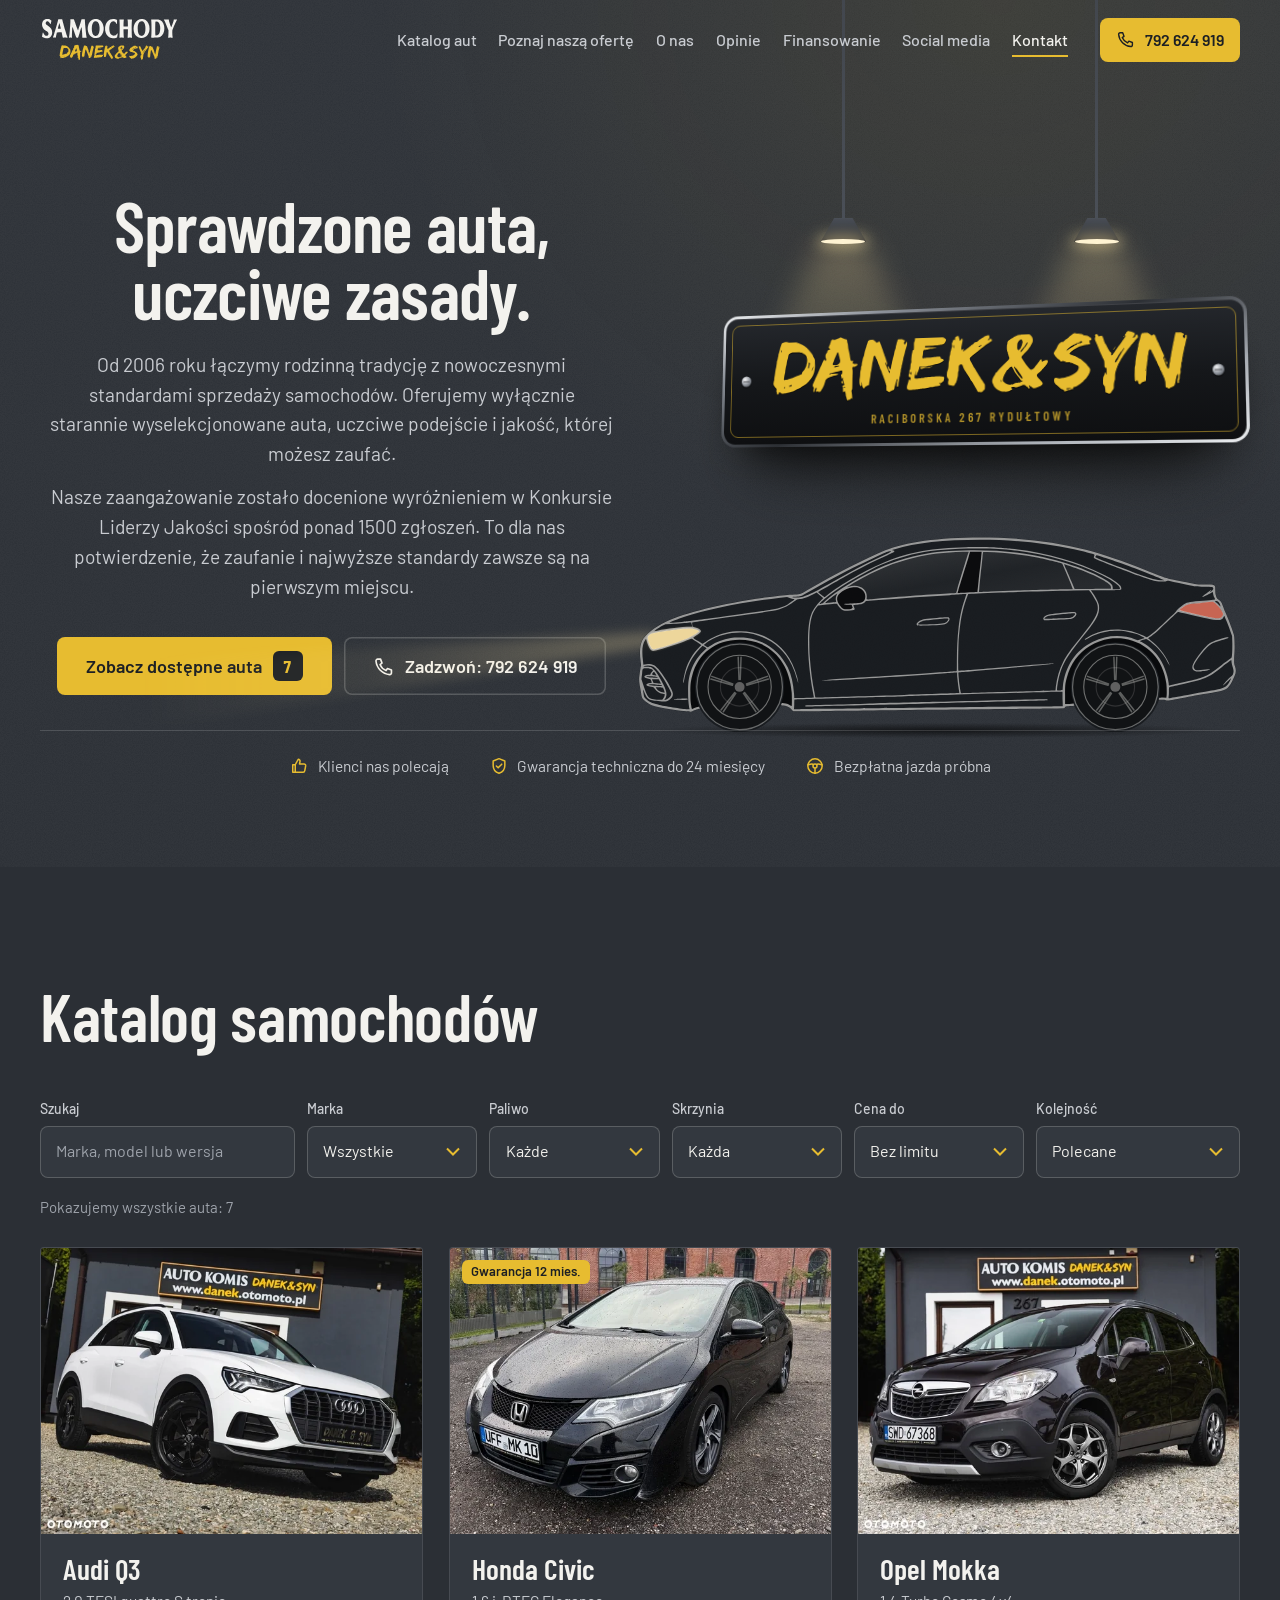
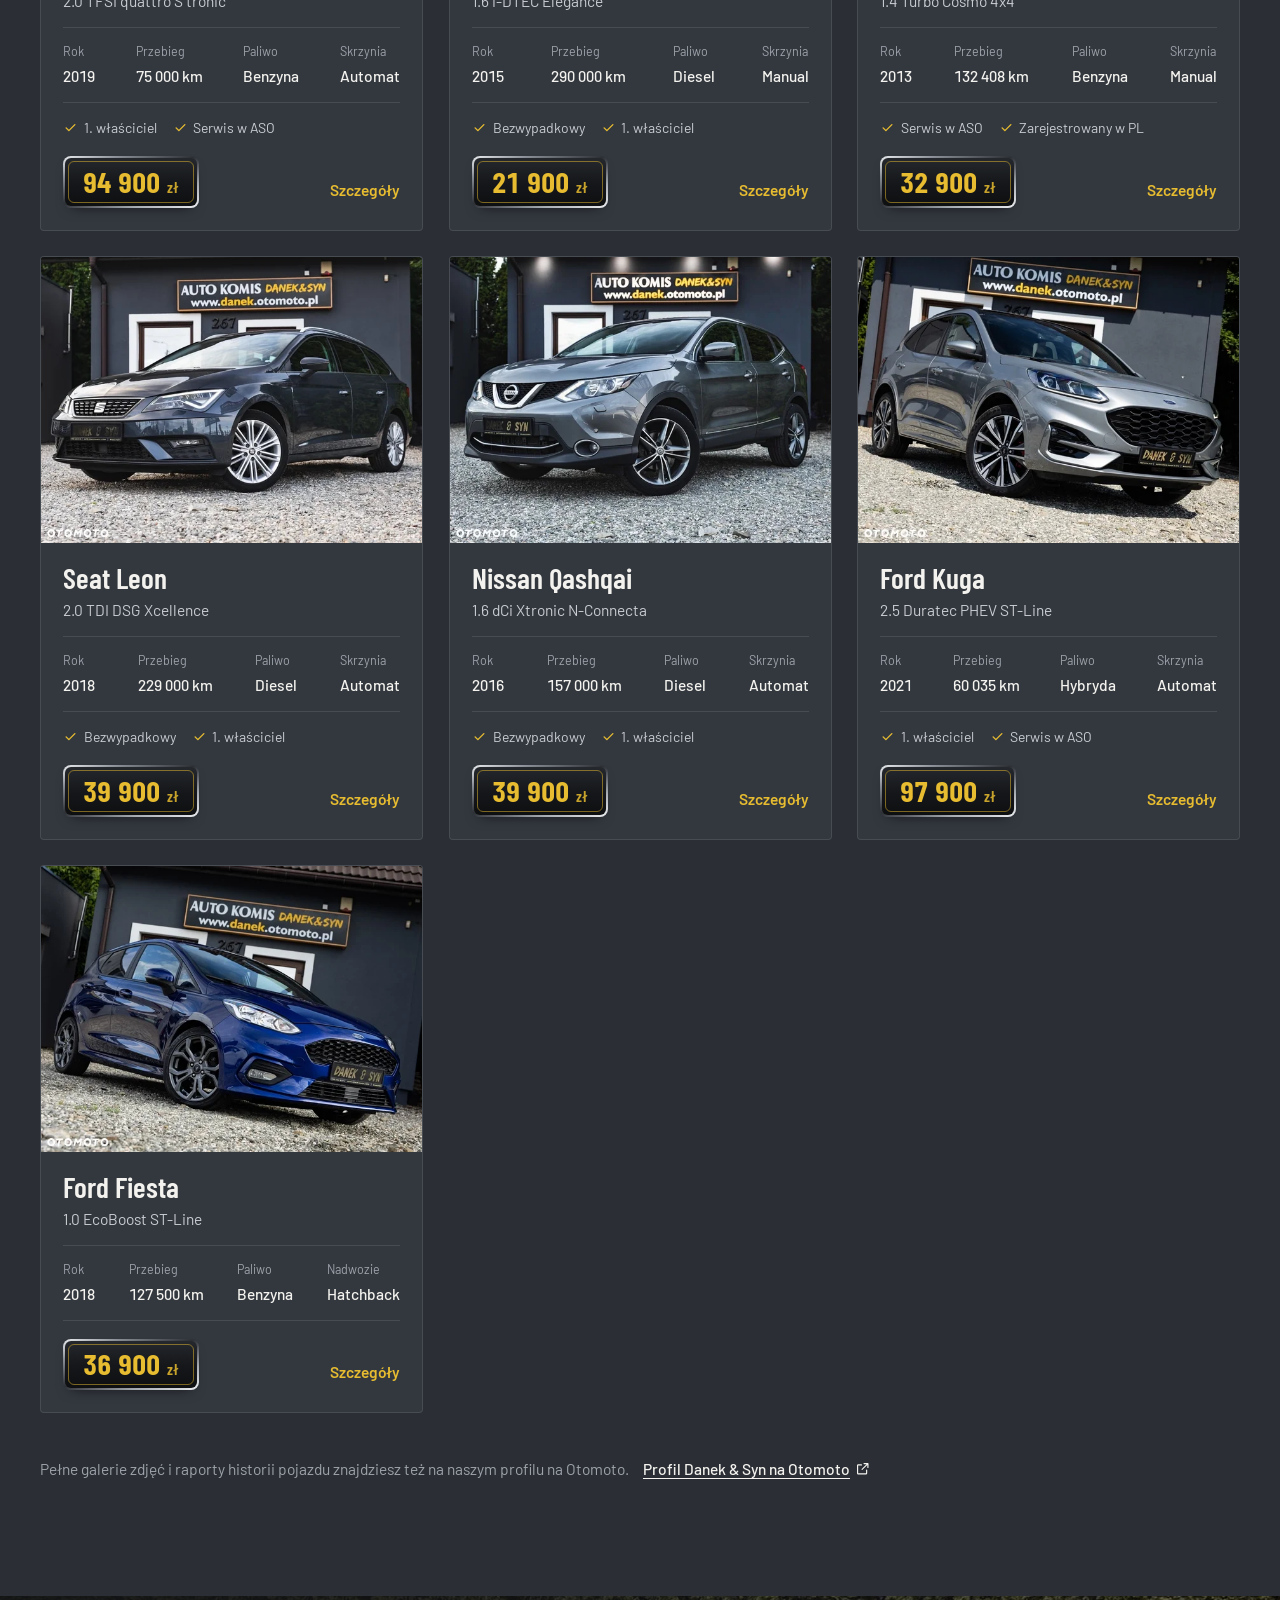
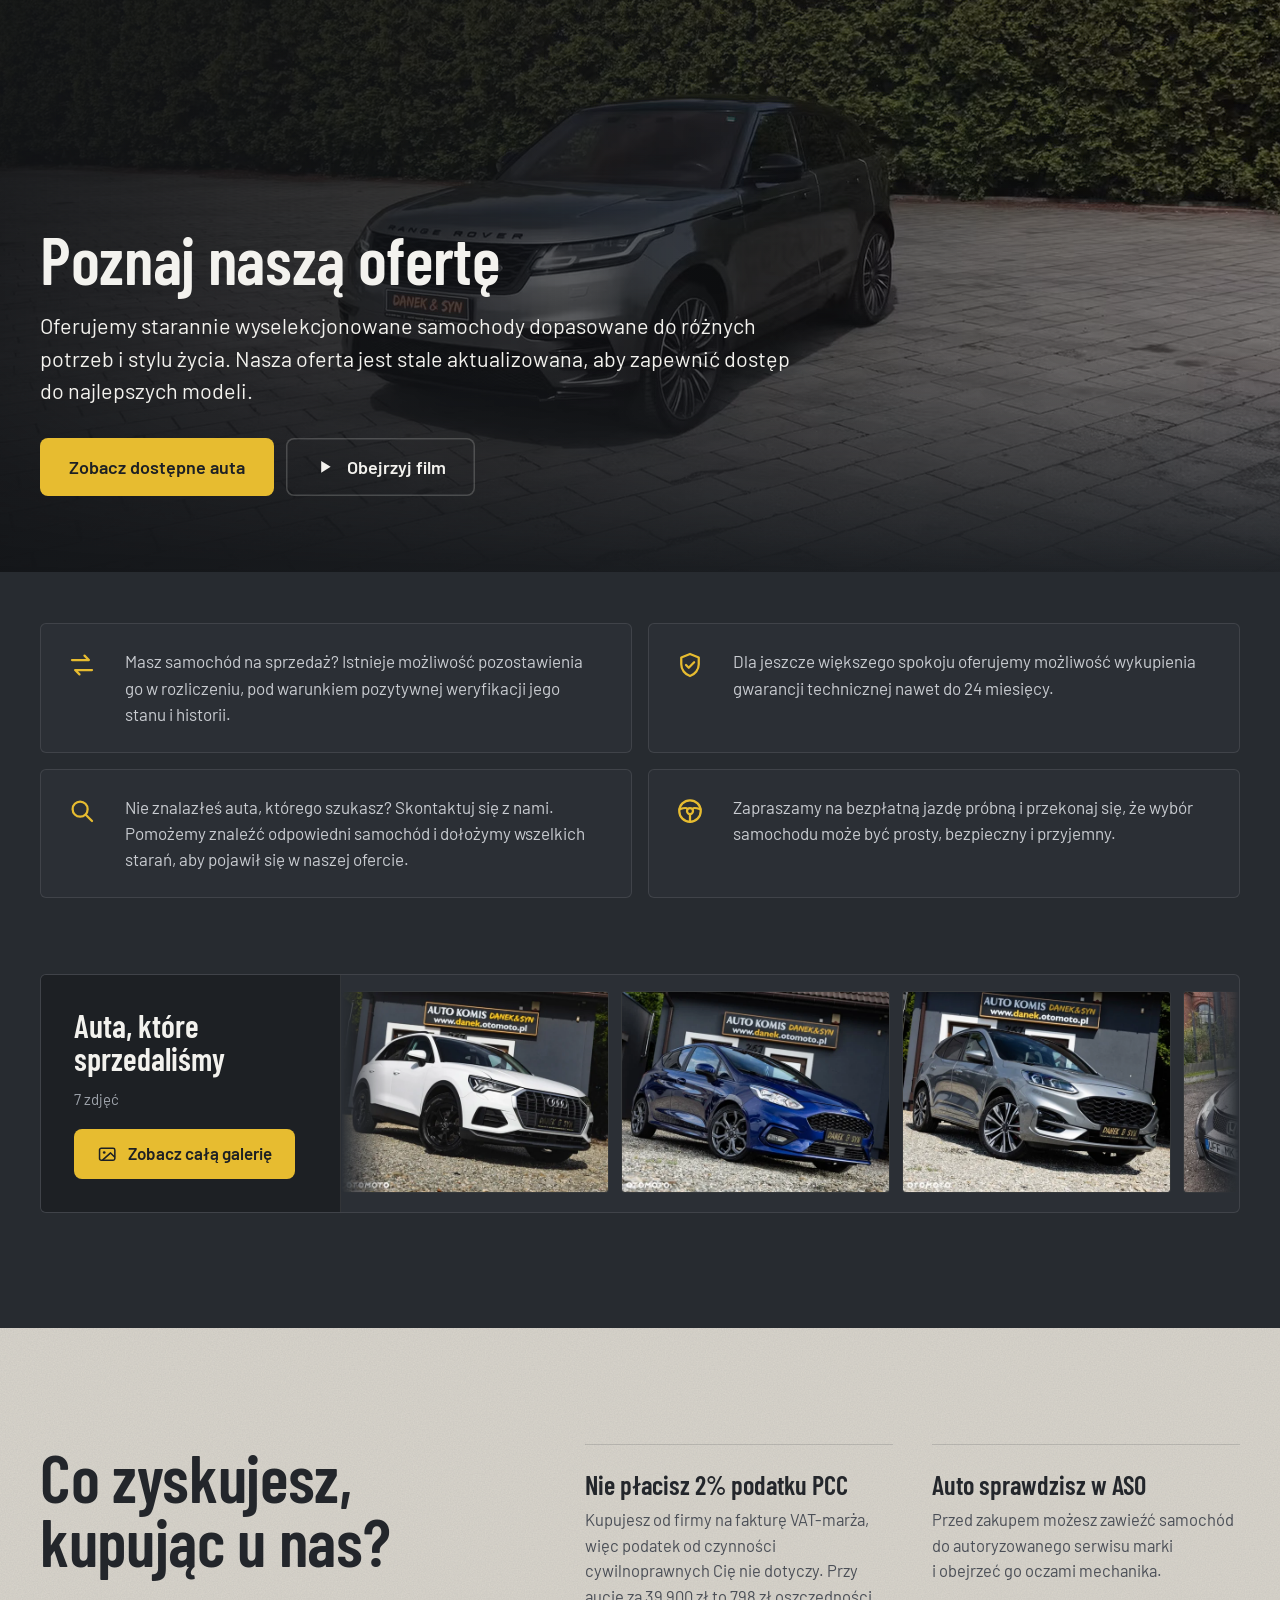
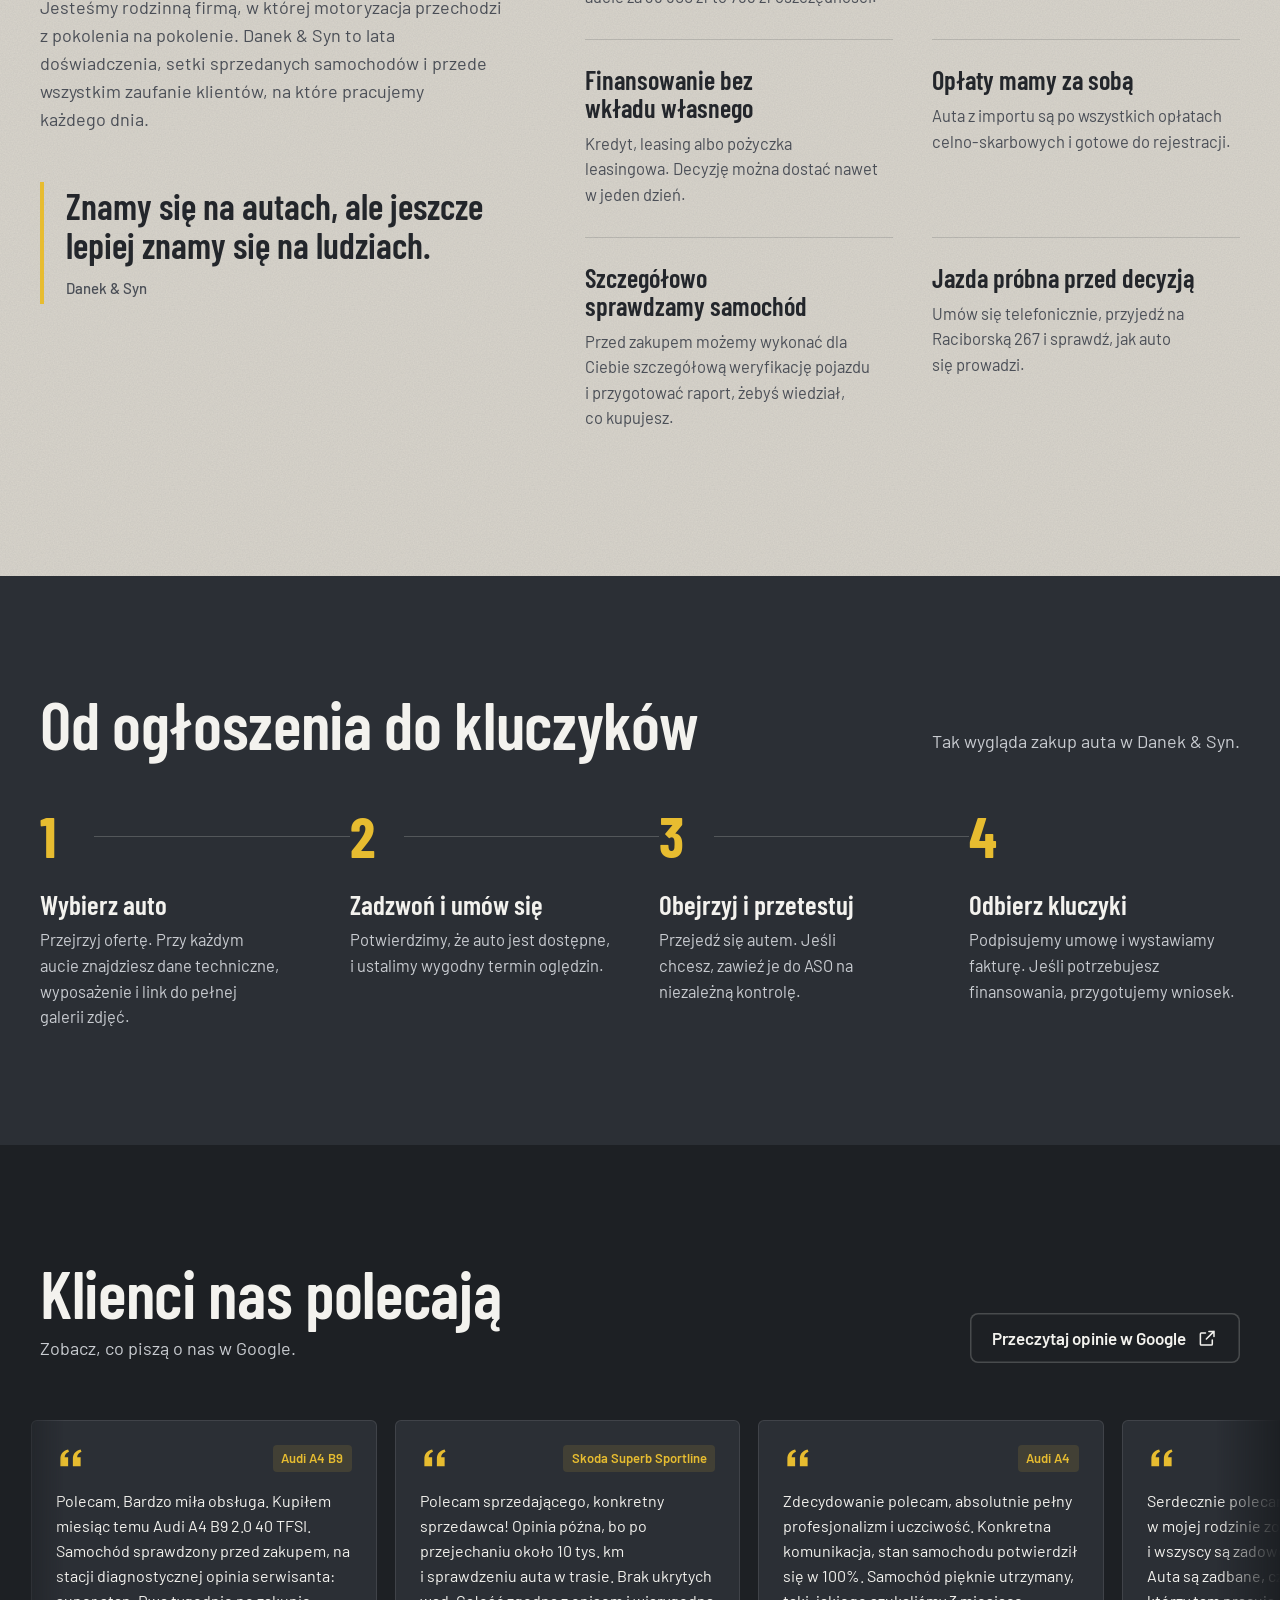
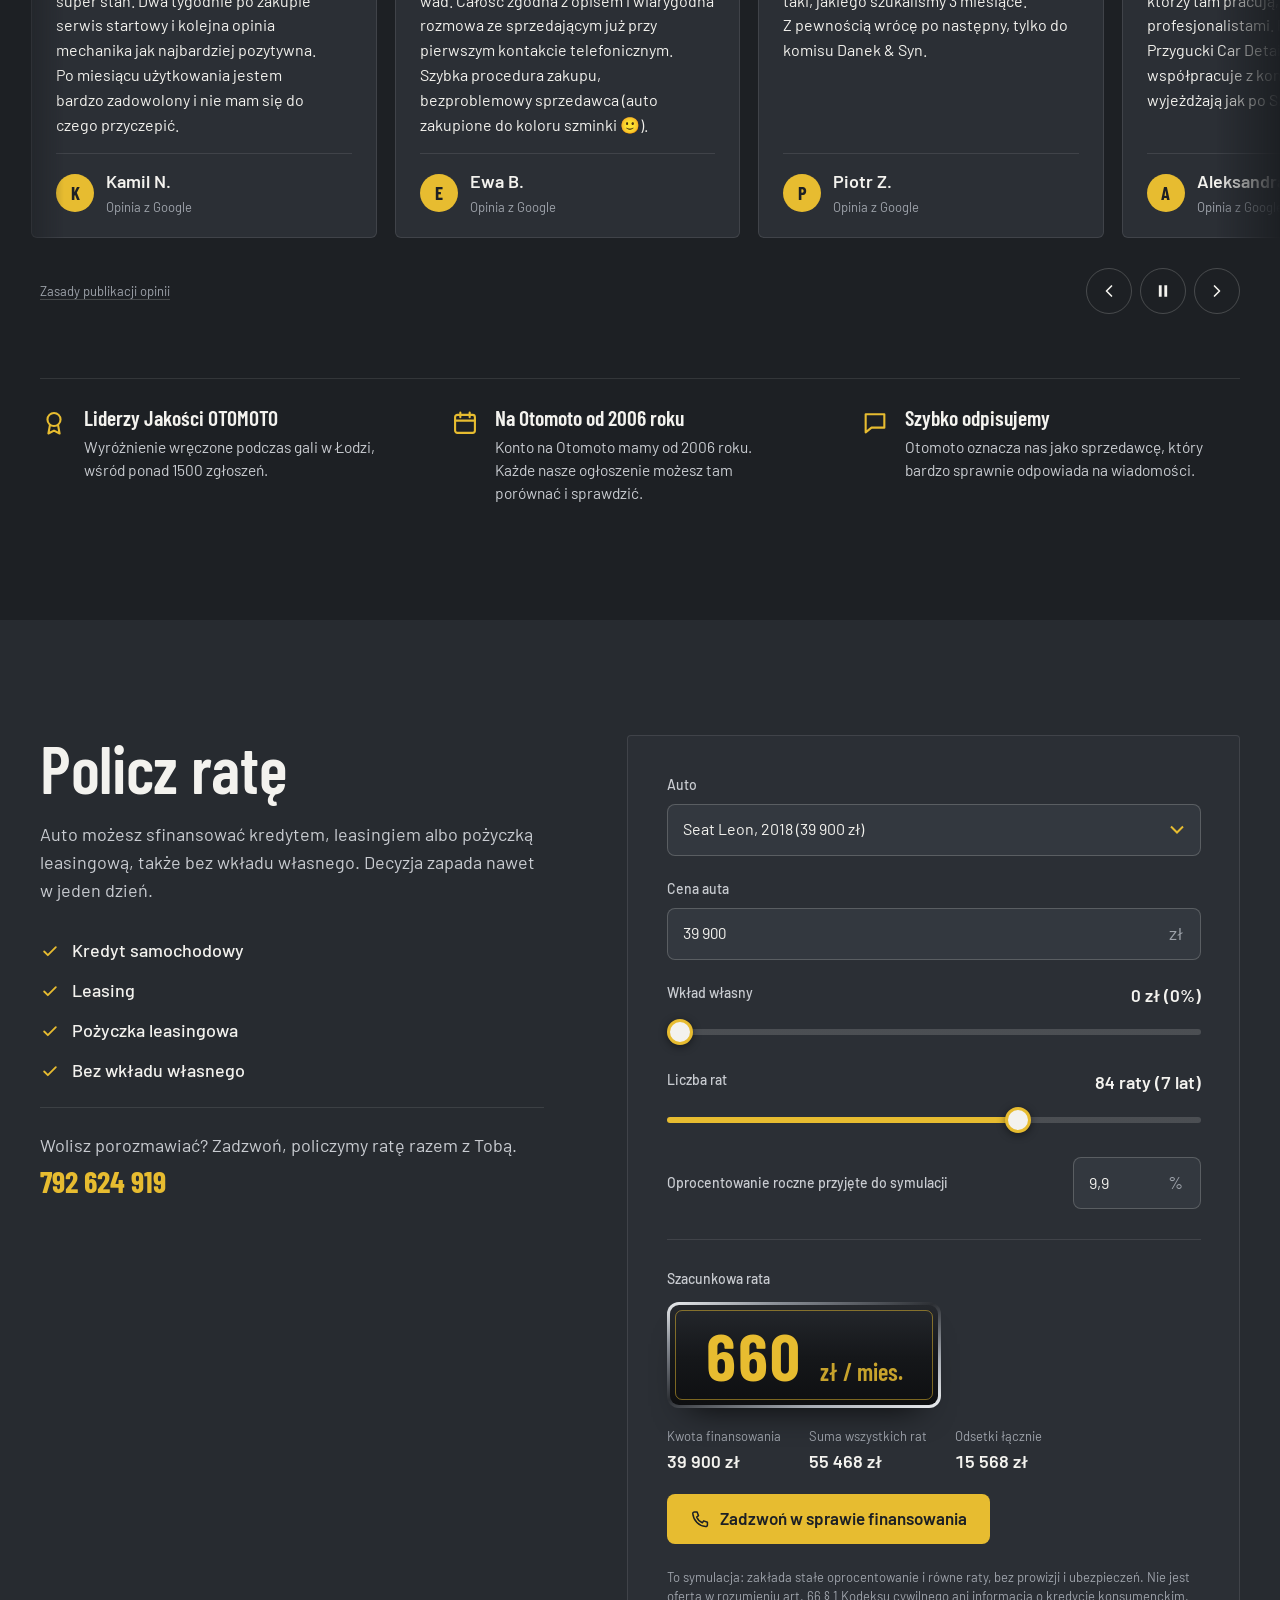
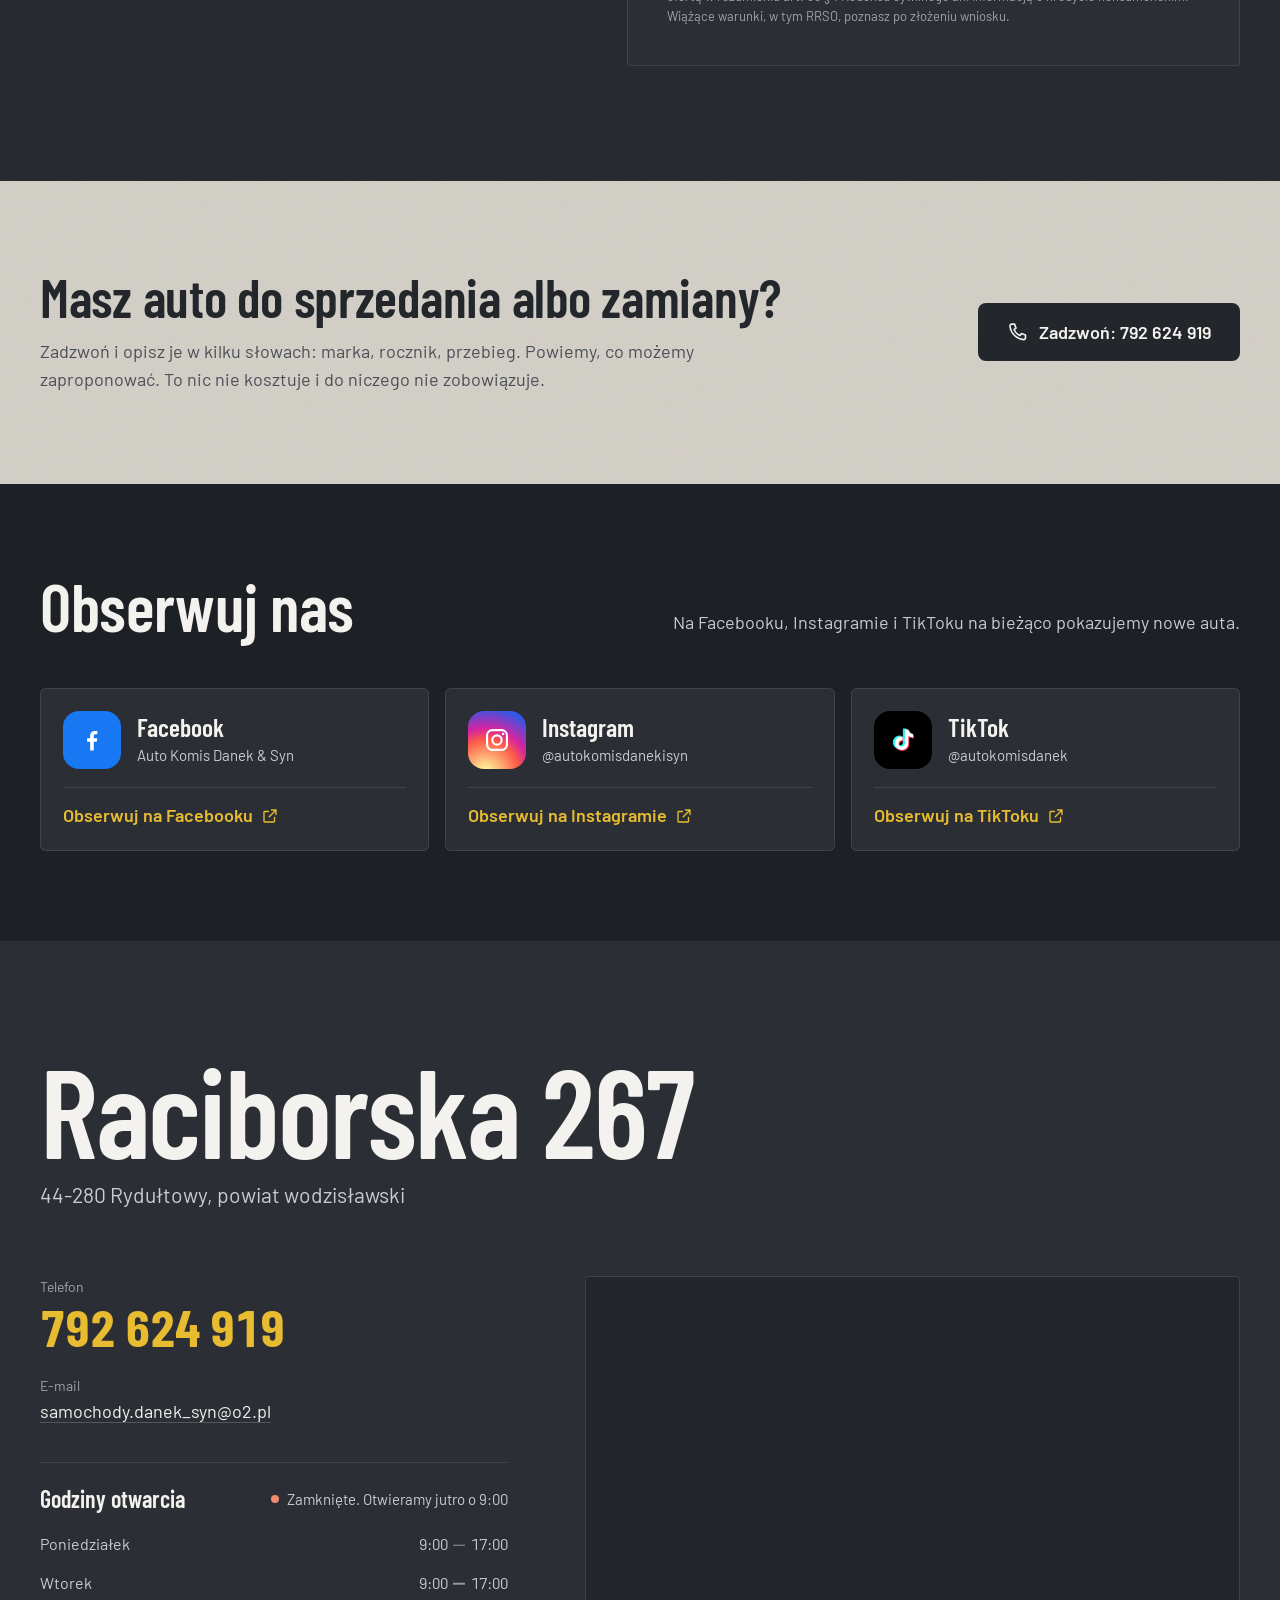
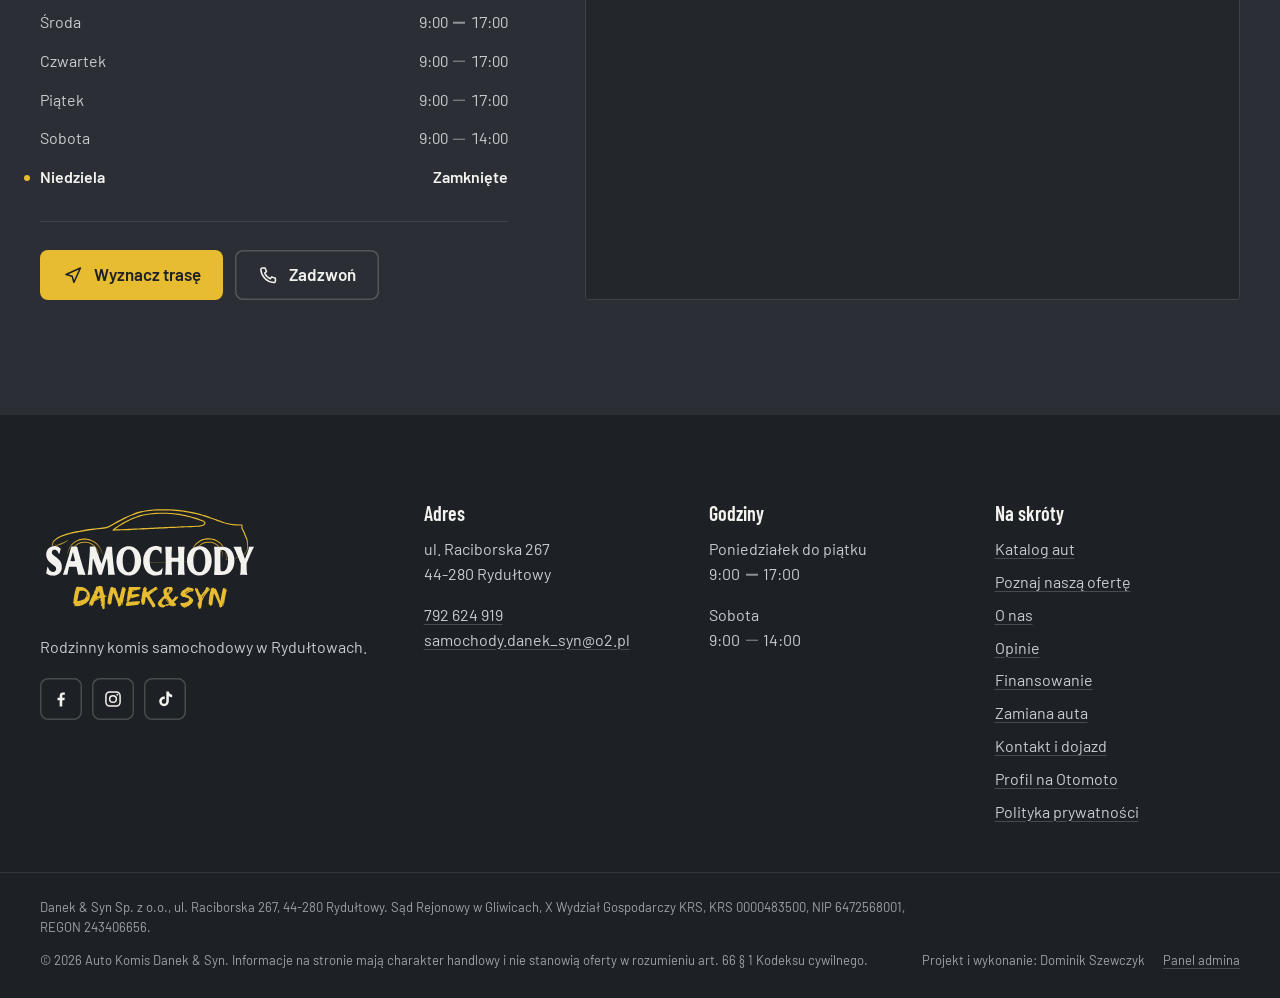
==== commit e9d08e7b: "new logo" ====
--- a/index.html
+++ b/index.html
@@ -98,7 +98,7 @@
 <header class="site-header" data-header>
   <div class="wrap site-header__bar">
     <a class="brand" href="#top" aria-label="Auto Komis Danek &amp; Syn, strona główna">
-      <img src="assets/img/logo.svg" alt="Auto Komis Danek &amp; Syn" width="954" height="362">
+      <img src="assets/img/logo.svg" alt="Samochody Danek &amp; Syn" width="2090" height="691">
     </a>
 
     <nav class="nav" id="site-nav" aria-label="Główna nawigacja">
@@ -541,7 +541,7 @@
 <footer class="site-footer">
   <div class="wrap site-footer__grid">
     <div class="site-footer__brand">
-      <img src="assets/img/logo.svg" alt="Auto Komis Danek &amp; Syn" width="954" height="362" loading="lazy">
+      <img src="assets/img/logo-full.svg" alt="Samochody Danek &amp; Syn" width="2150" height="1111" loading="lazy">
       <p>Rodzinny komis samochodowy w&nbsp;Rydułtowach.</p>
       <ul class="social" data-social></ul>
     </div>
--- a/assets/css/style.css
+++ b/assets/css/style.css
@@ -517,7 +517,7 @@
 /* ---------- Stopka ---------- */
 .site-footer { padding: clamp(56px, 7vw, 88px) 0 calc(28px + env(safe-area-inset-bottom)); background: var(--grafit); color: var(--mgla-jasna); font-size: 1rem; }
 .site-footer__grid { display: grid; grid-template-columns: 1.4fr 1fr 1fr 1fr; gap: 40px; }
-.site-footer__brand img { width: 170px; height: auto; margin-bottom: 18px; }
+.site-footer__brand img { width: 220px; height: auto; margin-bottom: 18px; }
 .site-footer__h { margin-bottom: 14px; font: 600 1.25rem/1 var(--font-cond); color: var(--rama); }
 .site-footer a { text-decoration-color: var(--line-2); }
 .site-footer a:hover { color: var(--rama); }
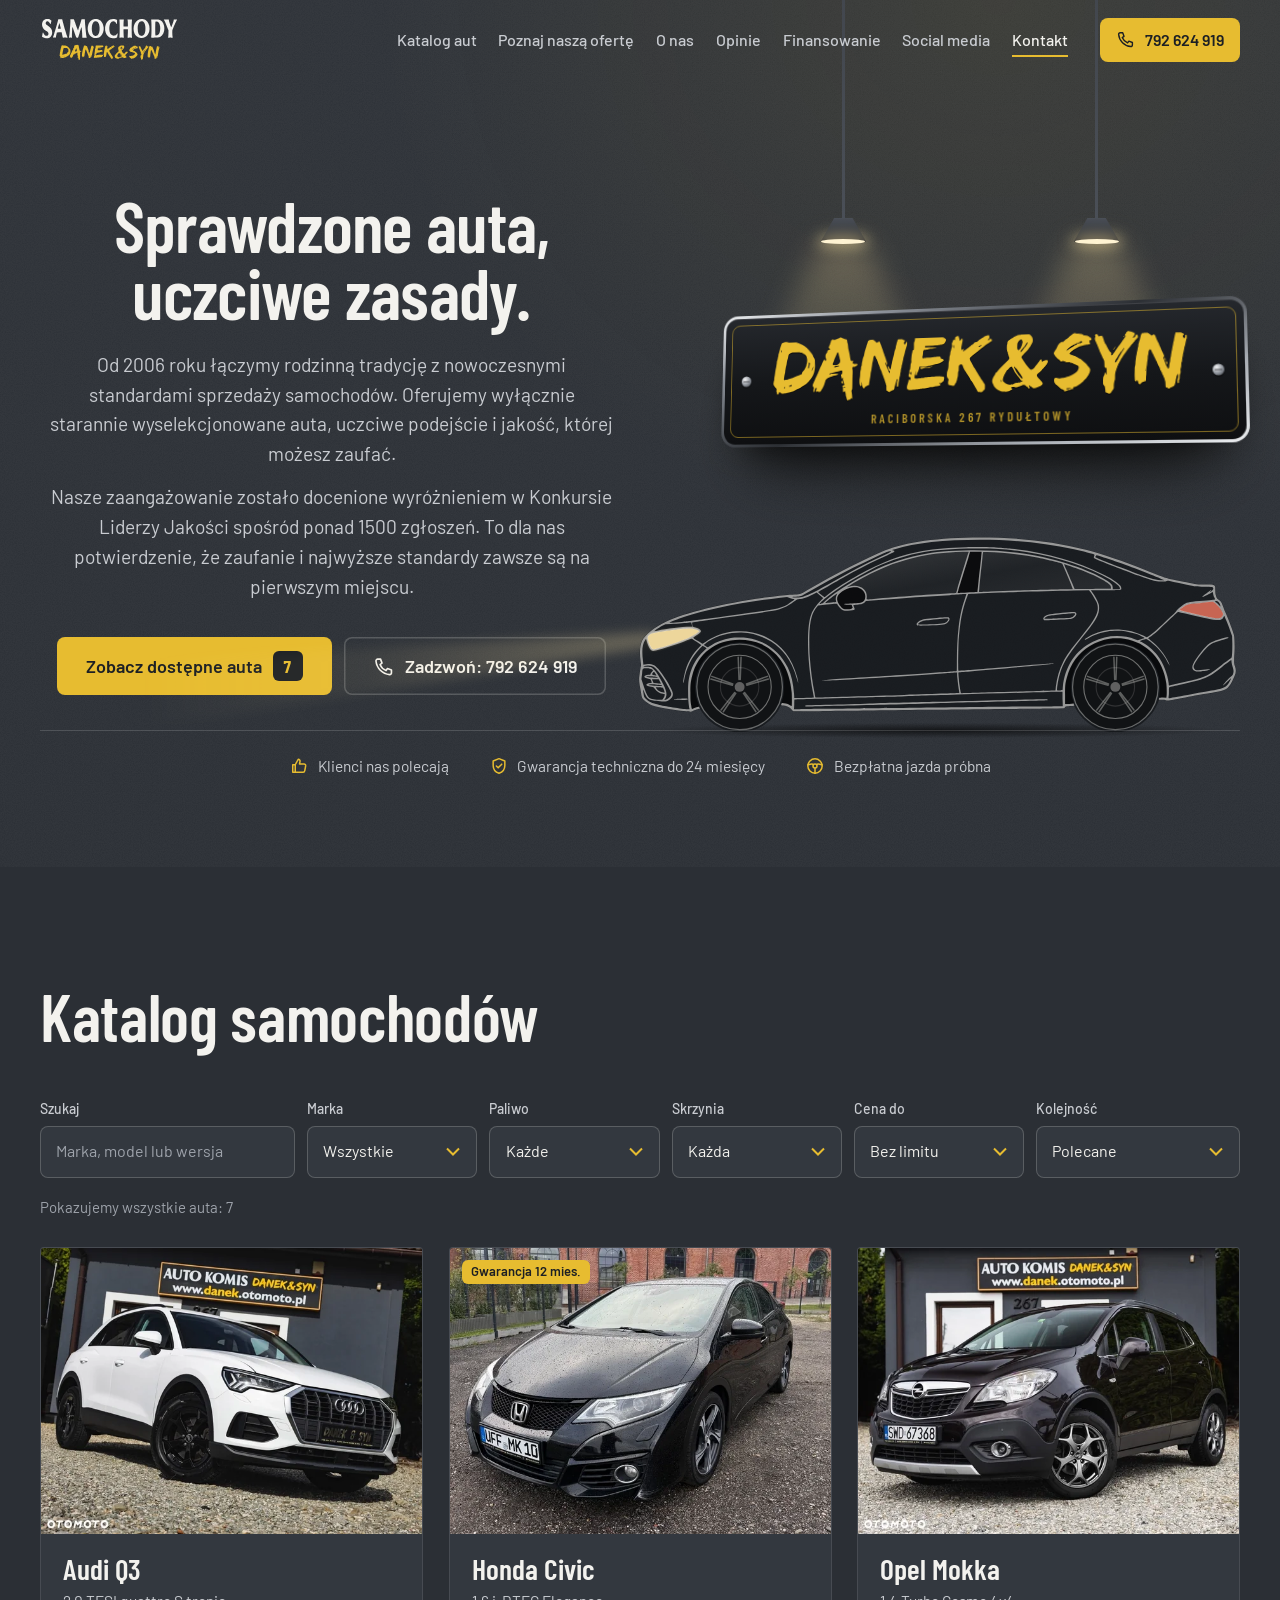
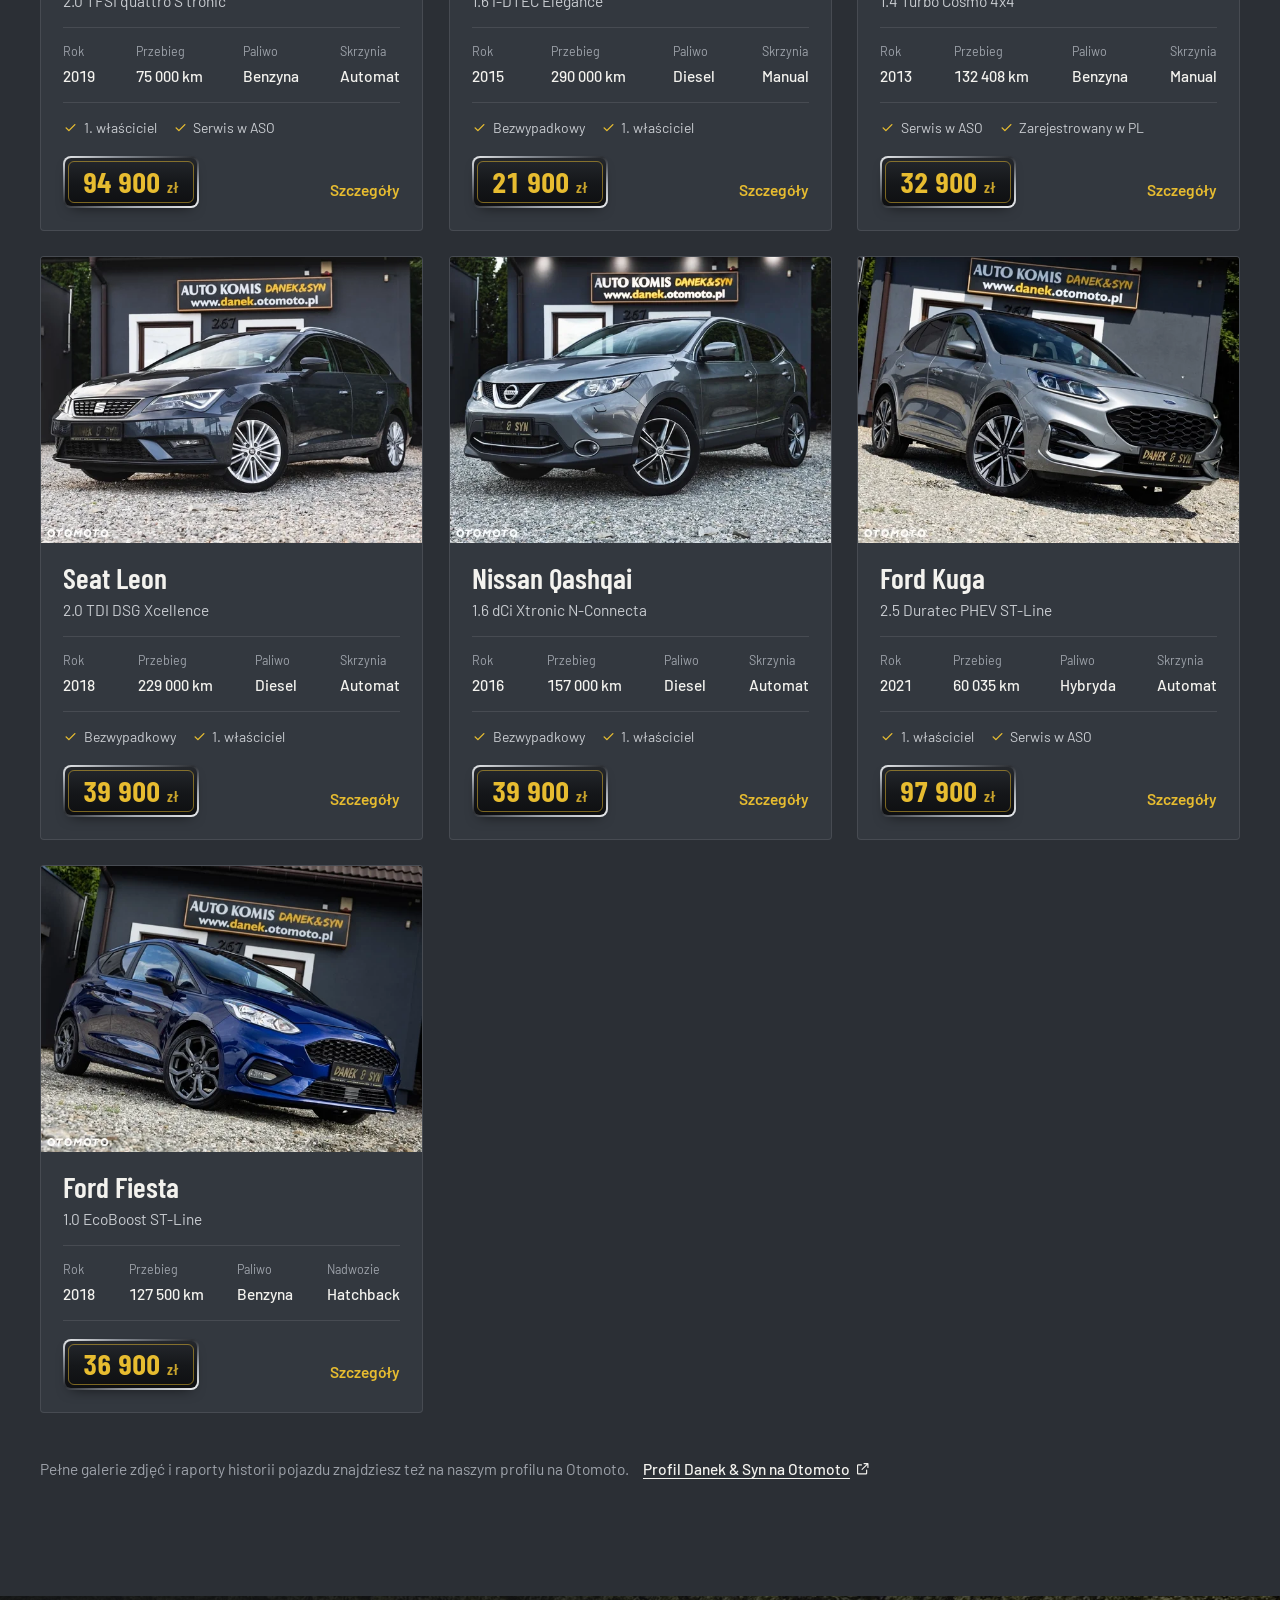
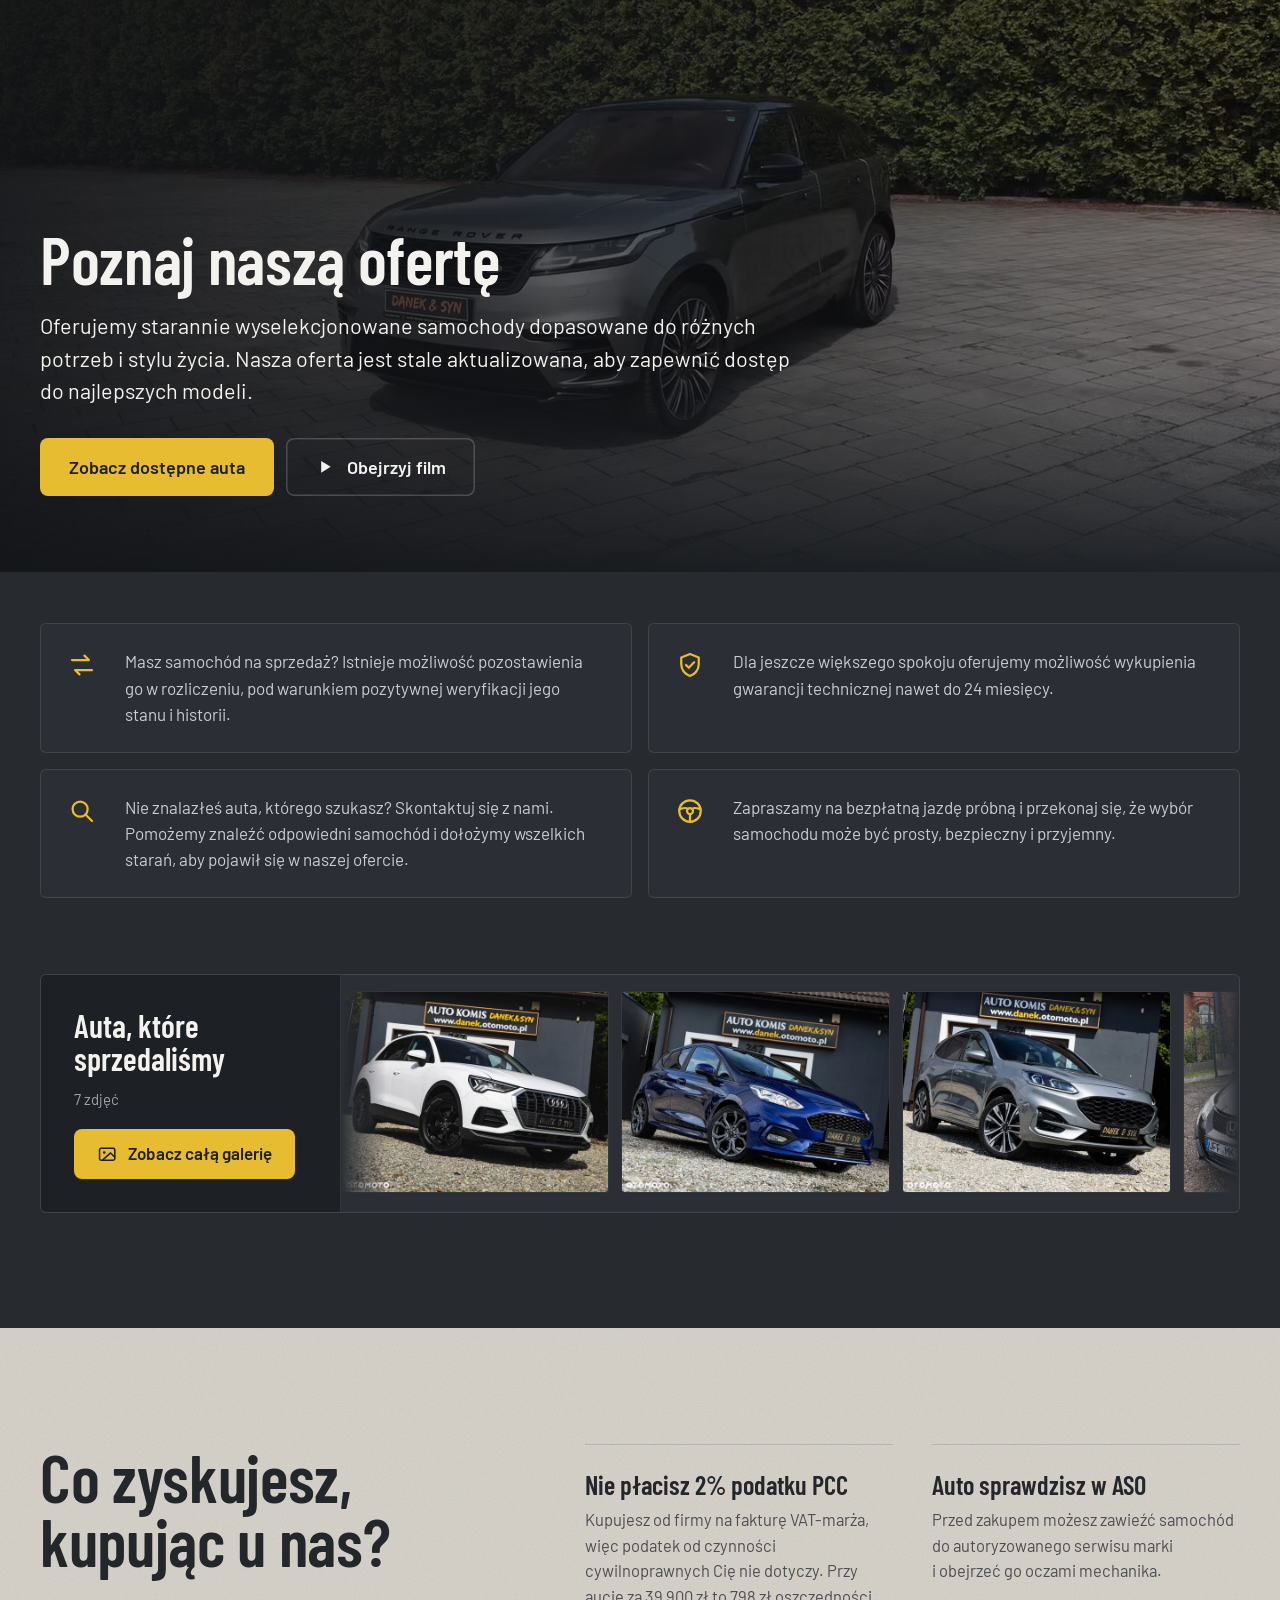
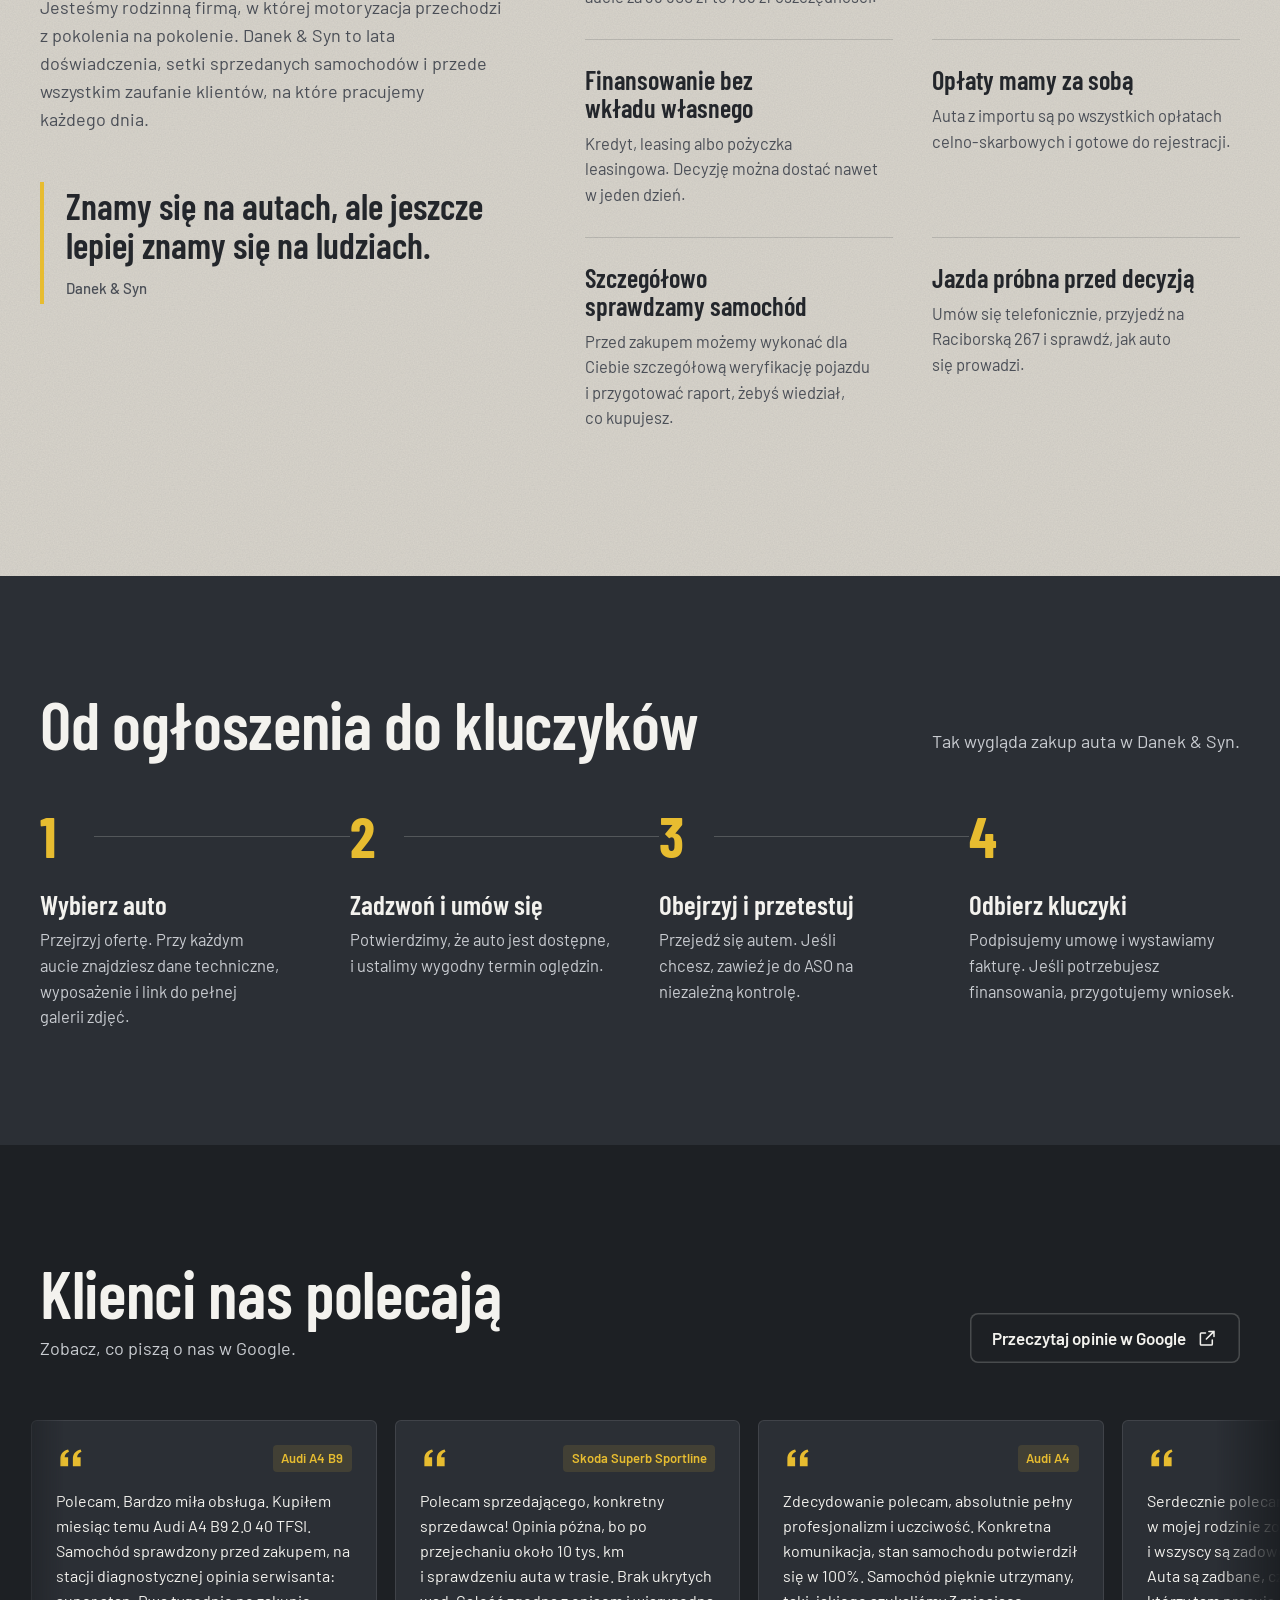
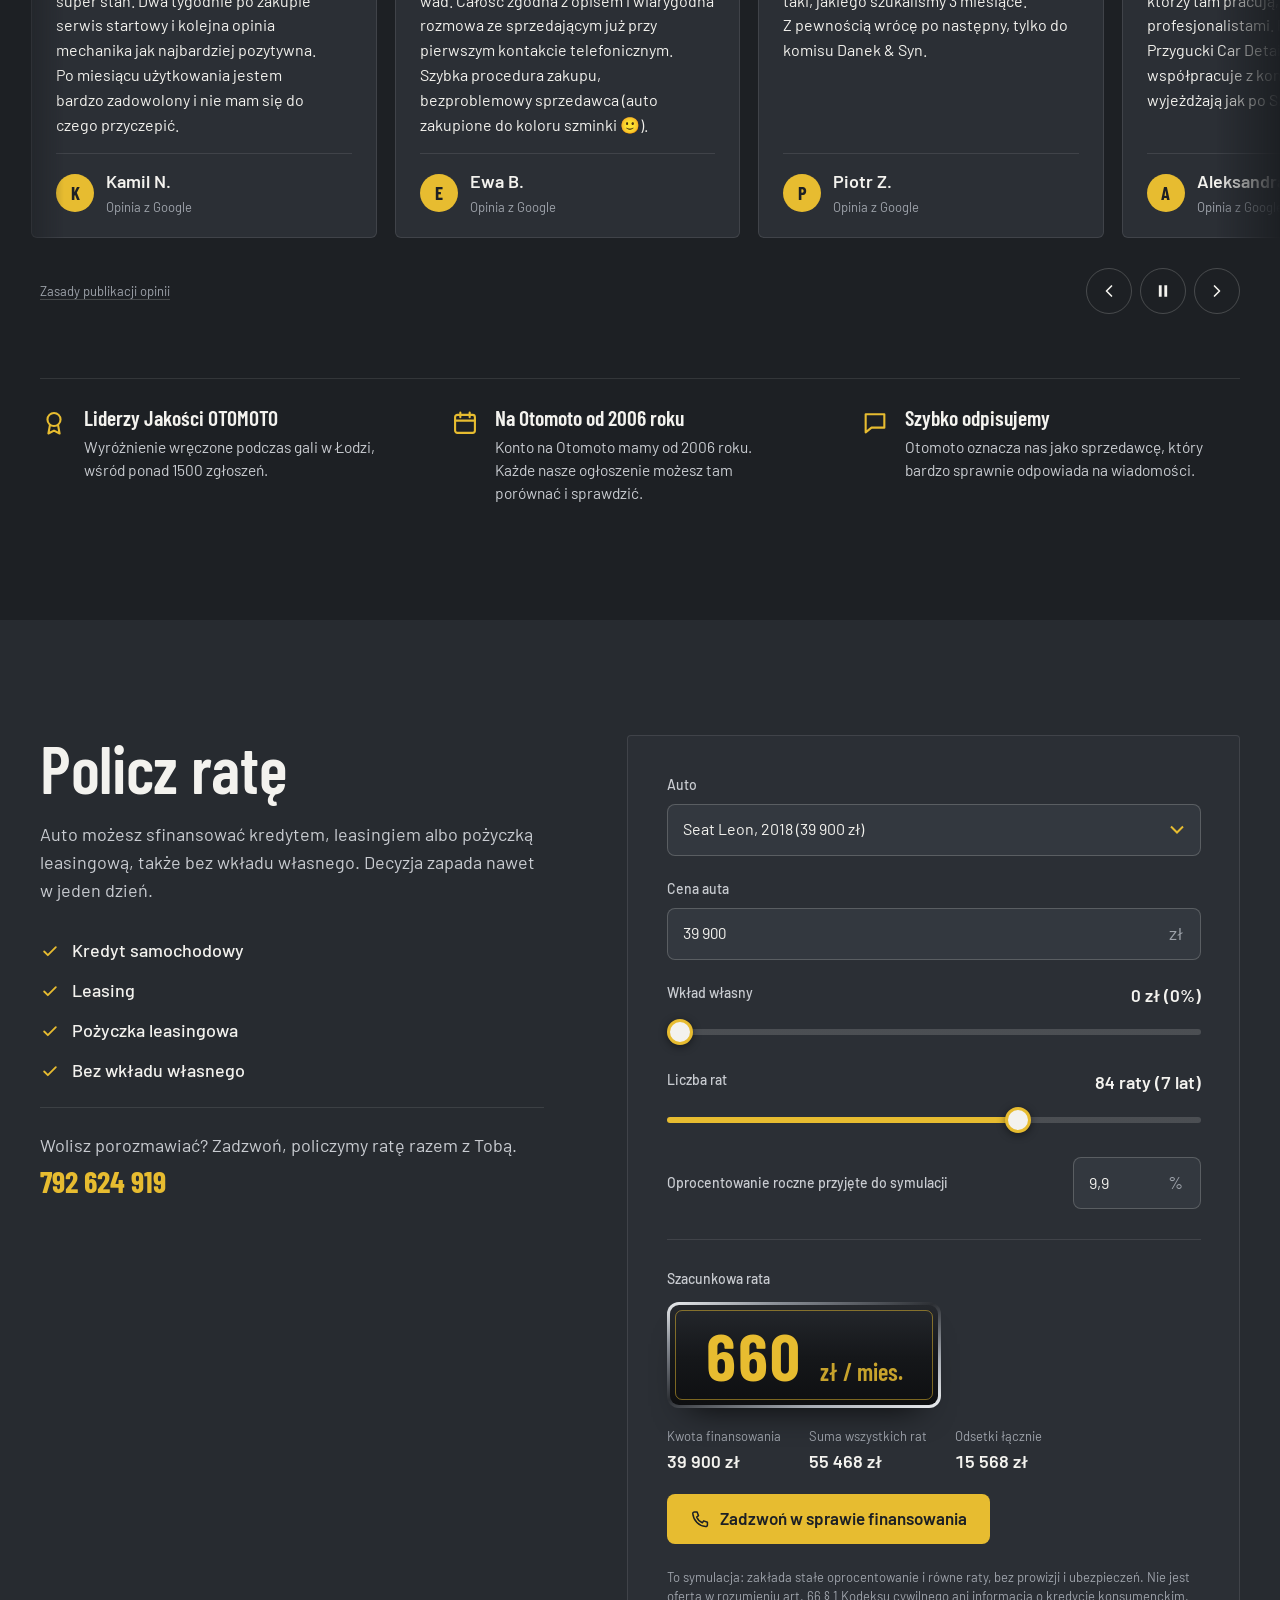
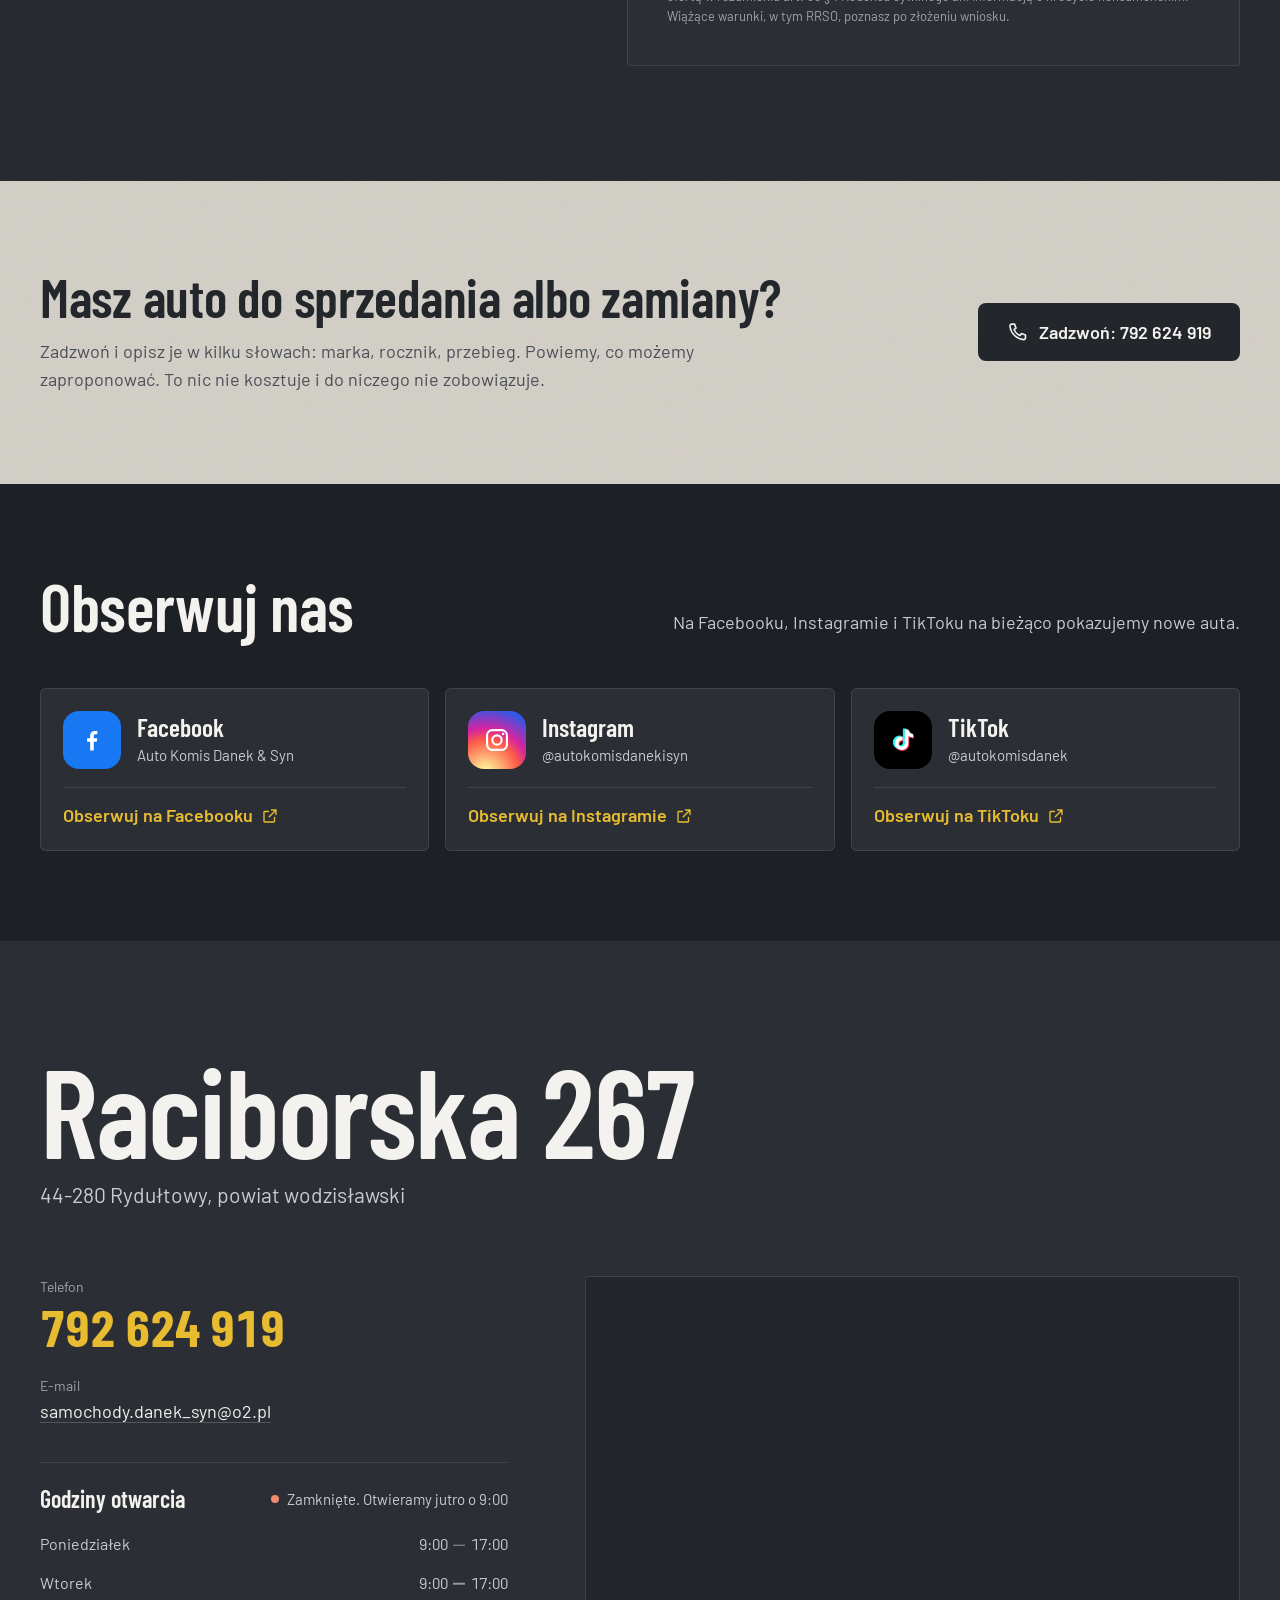
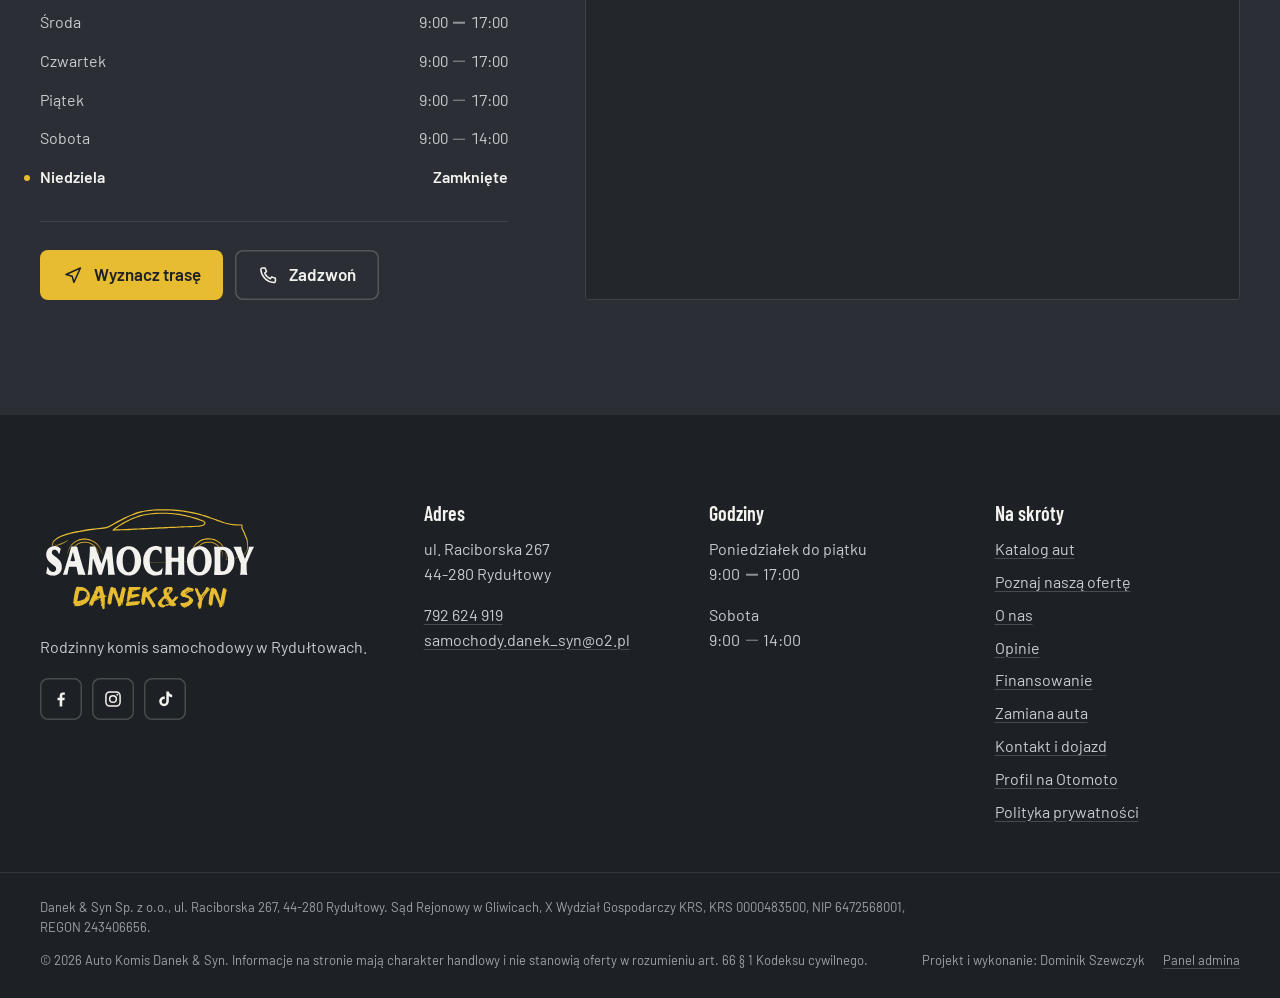
==== commit 0271a846: "online" ====
--- a/index.html
+++ b/index.html
@@ -14,7 +14,9 @@
   <meta property="og:site_name" content="Auto Komis Danek &amp; Syn">
   <meta property="og:title" content="Auto Komis Danek &amp; Syn | Sprawdzone auta, uczciwe zasady">
   <meta property="og:description" content="Rodzinny komis w Rydułtowach. Auta po opłatach, faktura VAT-marża, sprawdzenie w ASO, finansowanie bez wkładu własnego.">
-  <meta property="og:image" content="assets/img/og-image.jpg">
+  <meta property="og:image" content="https://samochodydanekisyn.pl/assets/img/og-image.jpg">
+  <meta property="og:url" content="https://samochodydanekisyn.pl/">
+  <link rel="canonical" href="https://samochodydanekisyn.pl/">
   <meta property="og:image:width" content="1200">
   <meta property="og:image:height" content="630">
   <meta name="twitter:card" content="summary_large_image">
@@ -34,7 +36,8 @@
     "@id": "#dealer",
     "name": "Auto Komis Danek & Syn",
     "description": "Rodzinny komis samochodowy w Rydułtowach. Samochody używane po opłatach, z fakturą VAT-marża, z możliwością finansowania.",
-    "image": "assets/img/og-image.jpg",
+    "image": "https://samochodydanekisyn.pl/assets/img/og-image.jpg",
+    "url": "https://samochodydanekisyn.pl/",
     "logo": "assets/img/icon-512.png",
     "telephone": "+48 792 624 919",
     "email": "samochody.danek_syn@o2.pl",
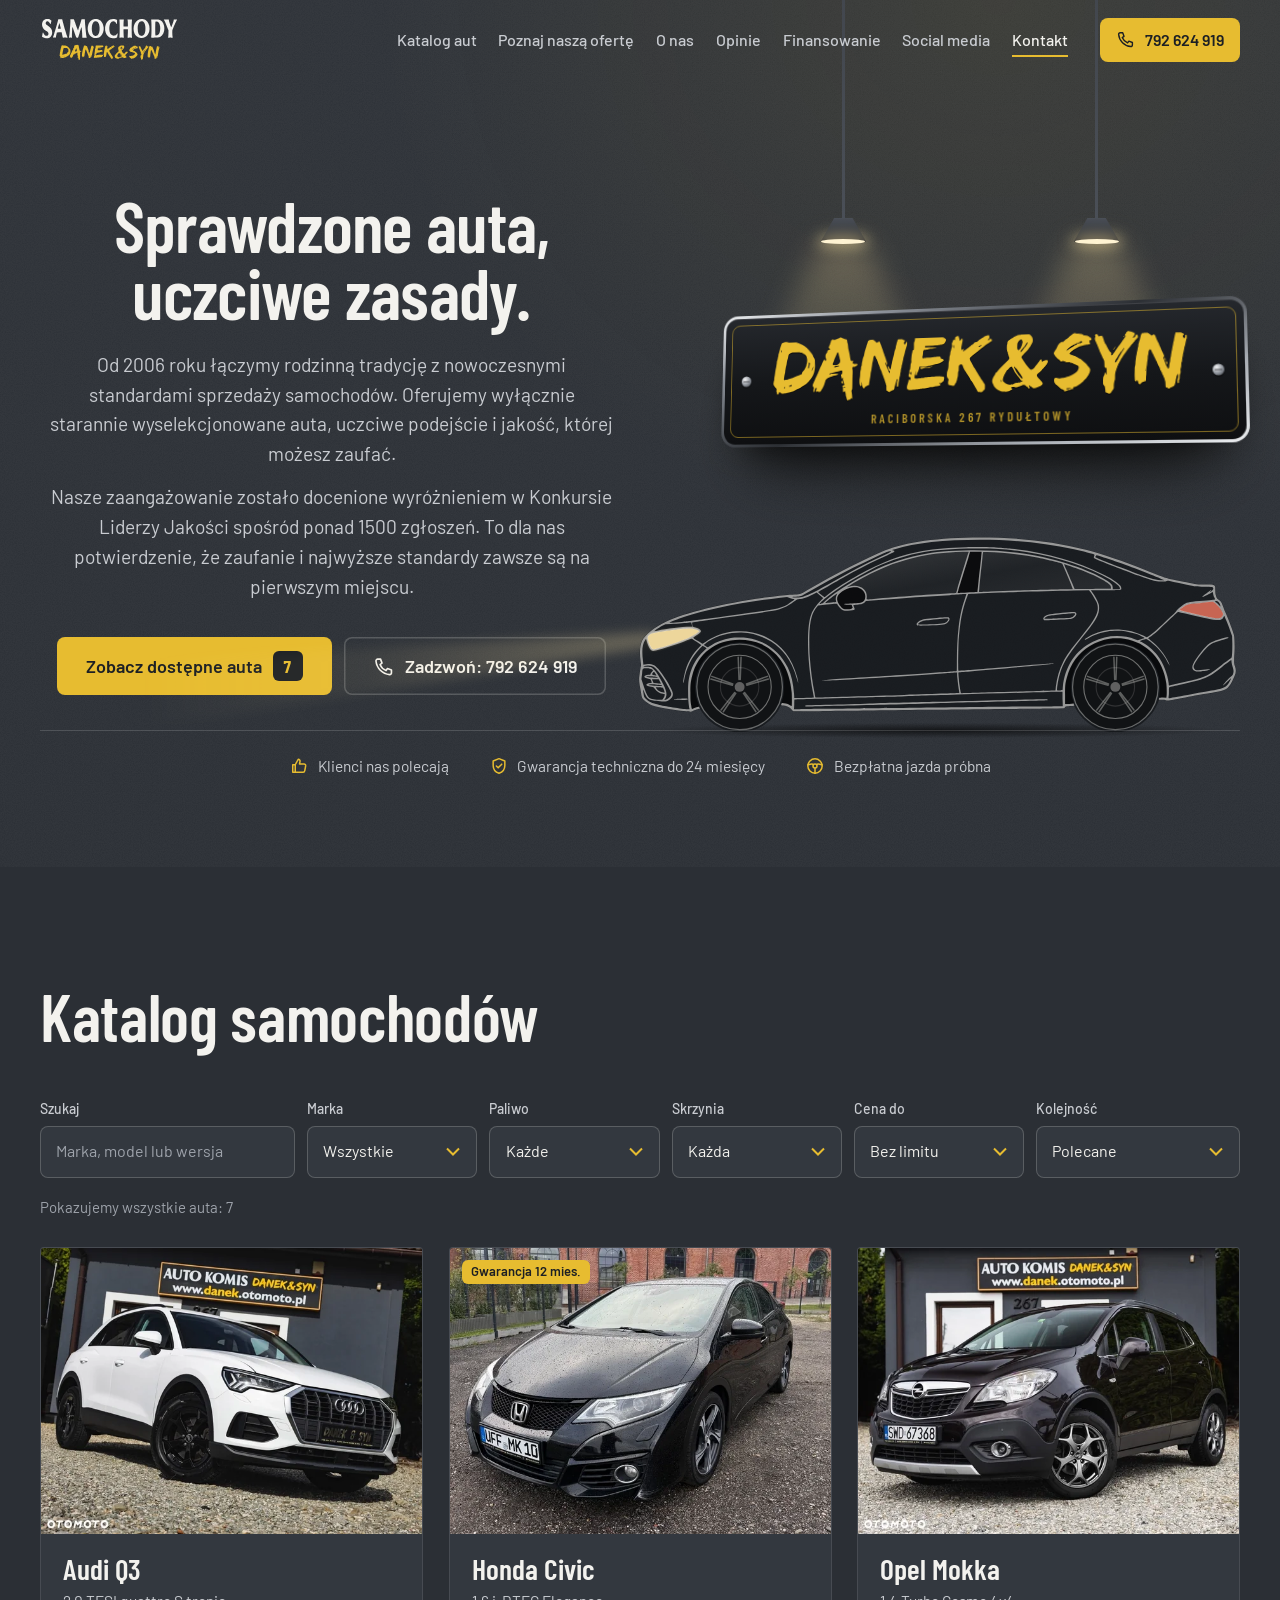
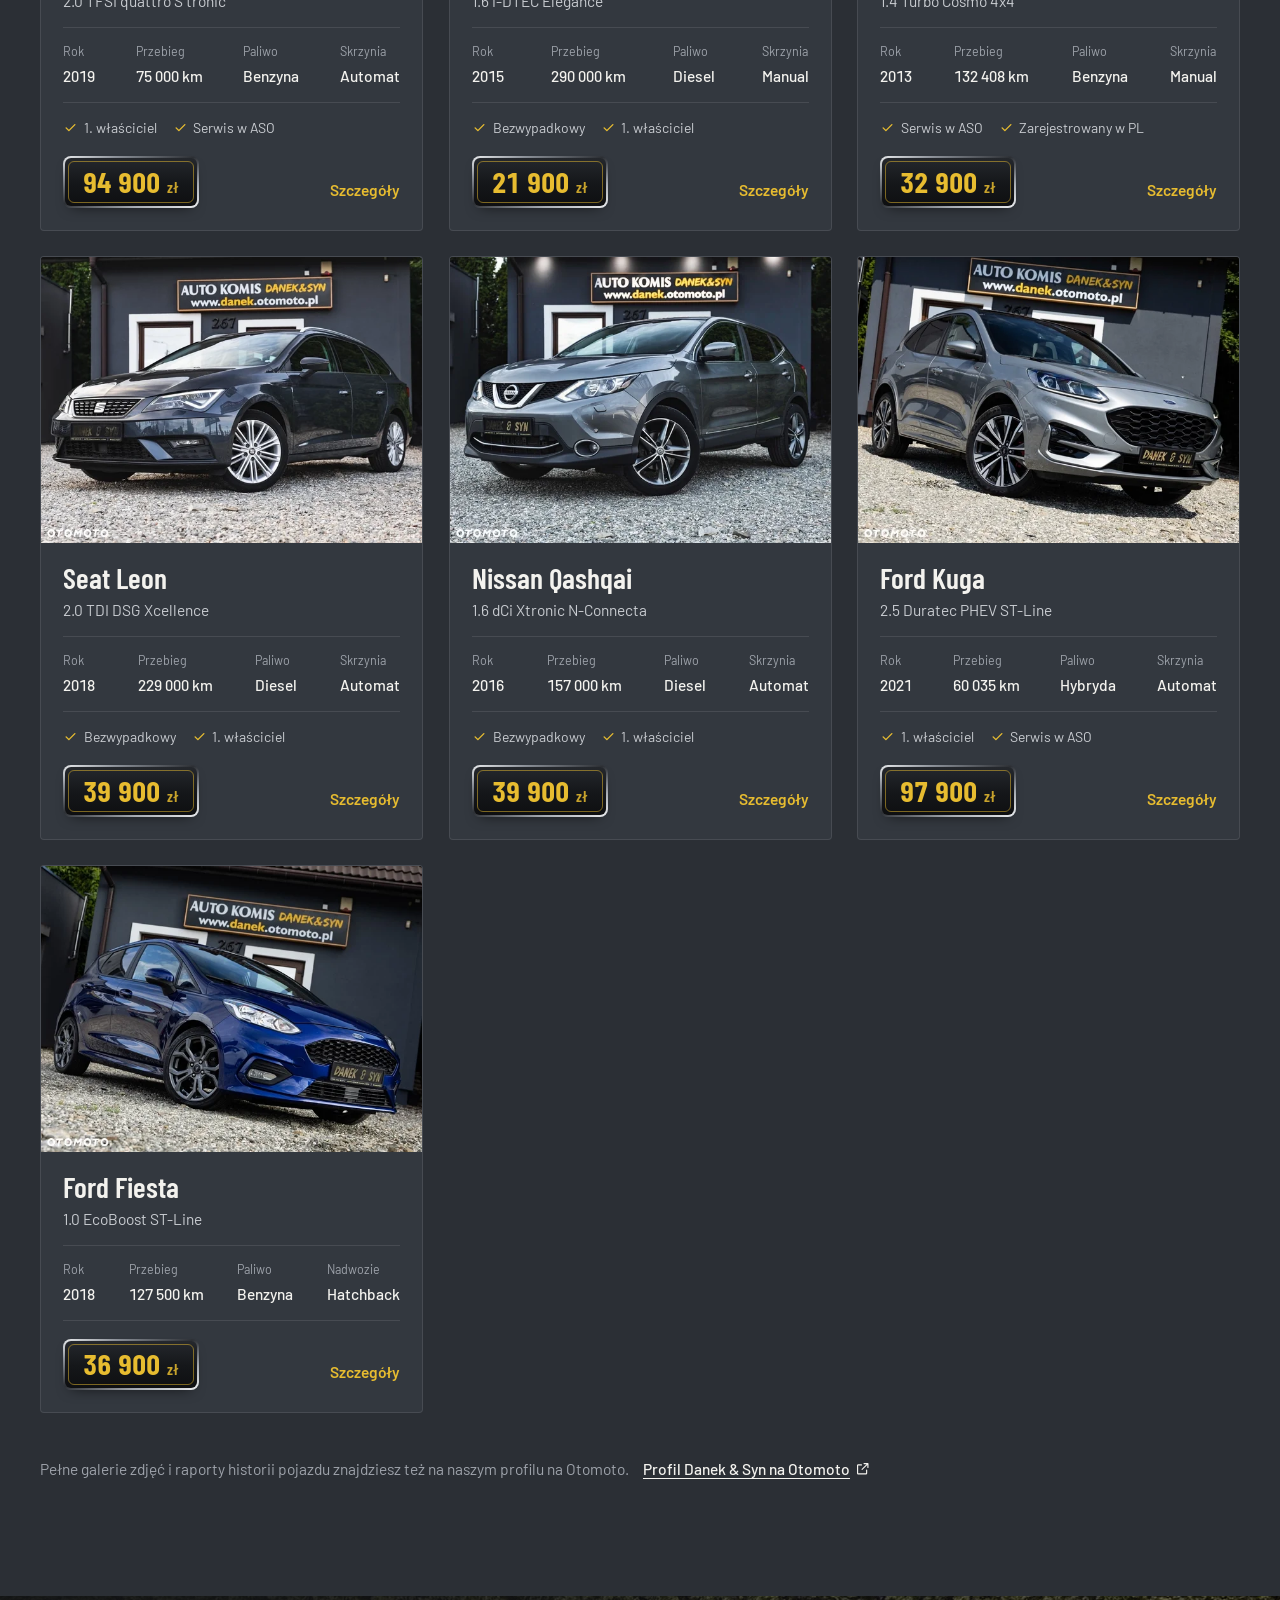
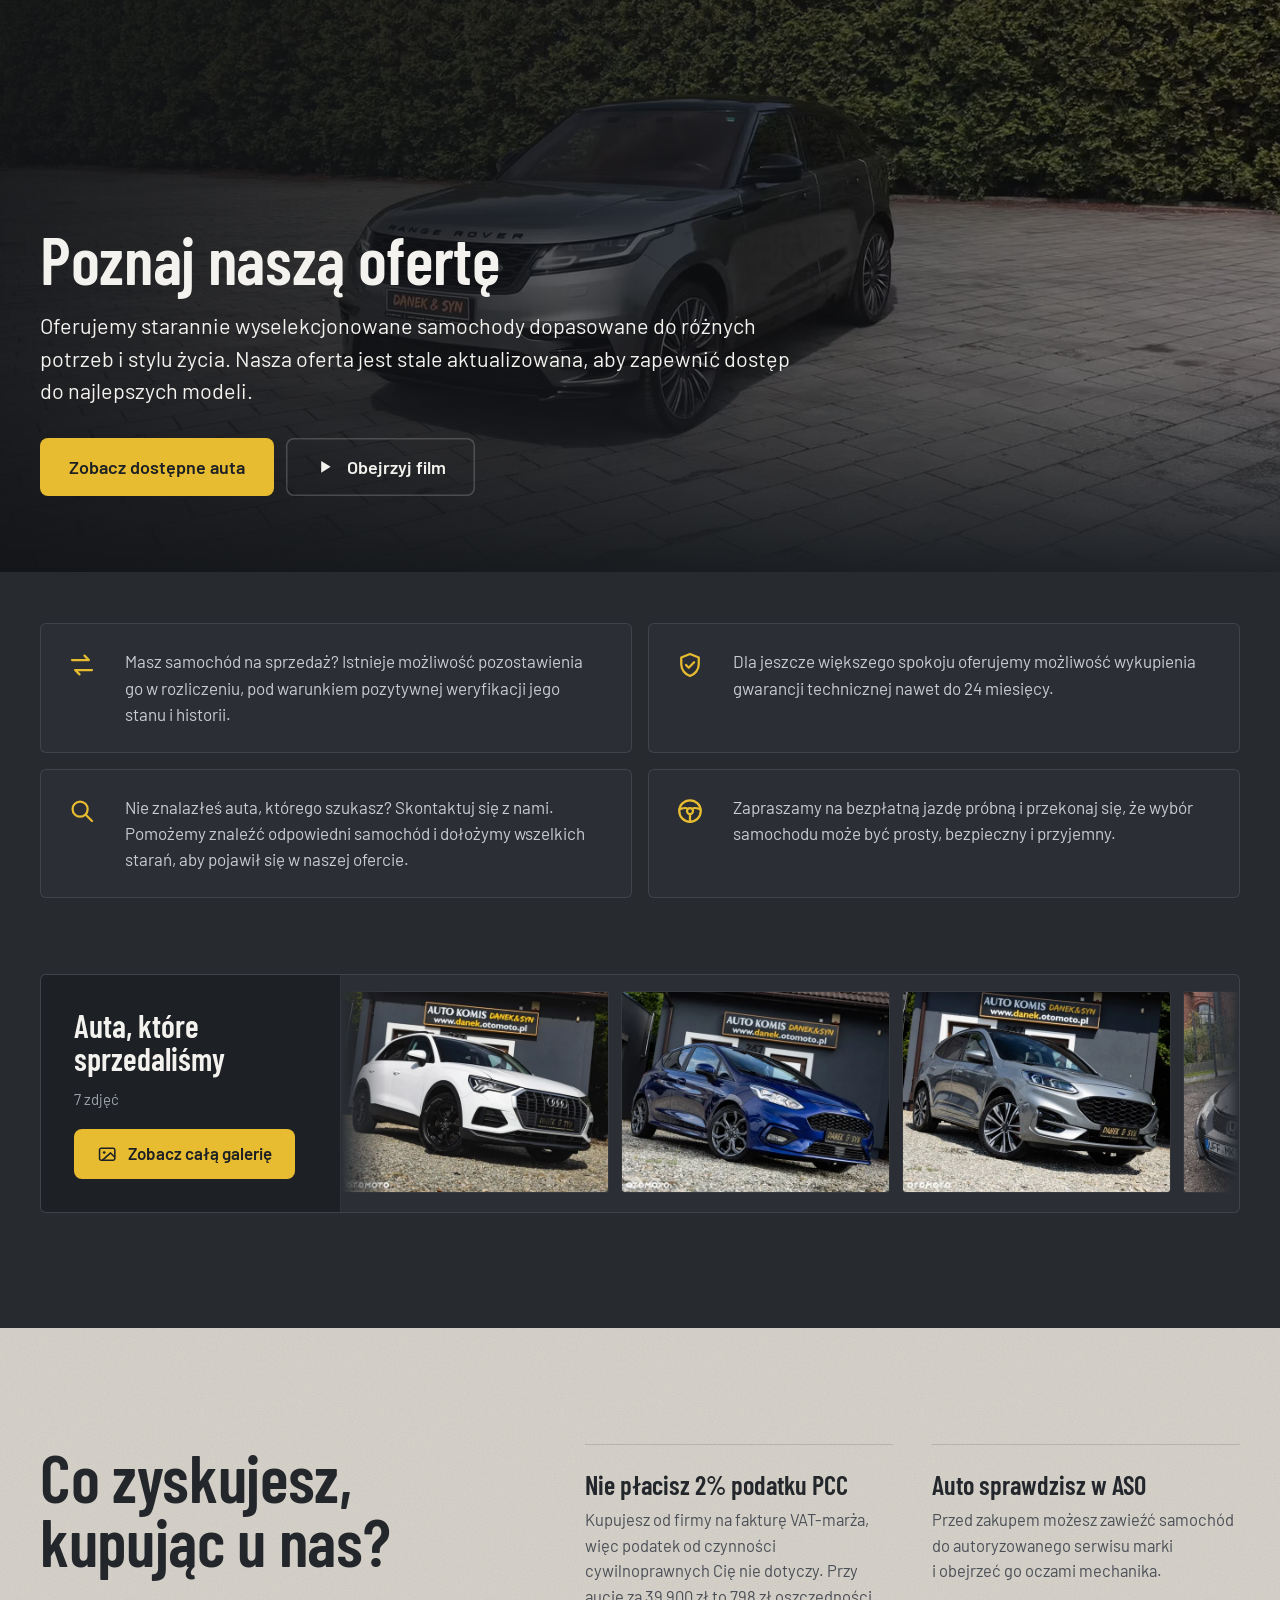
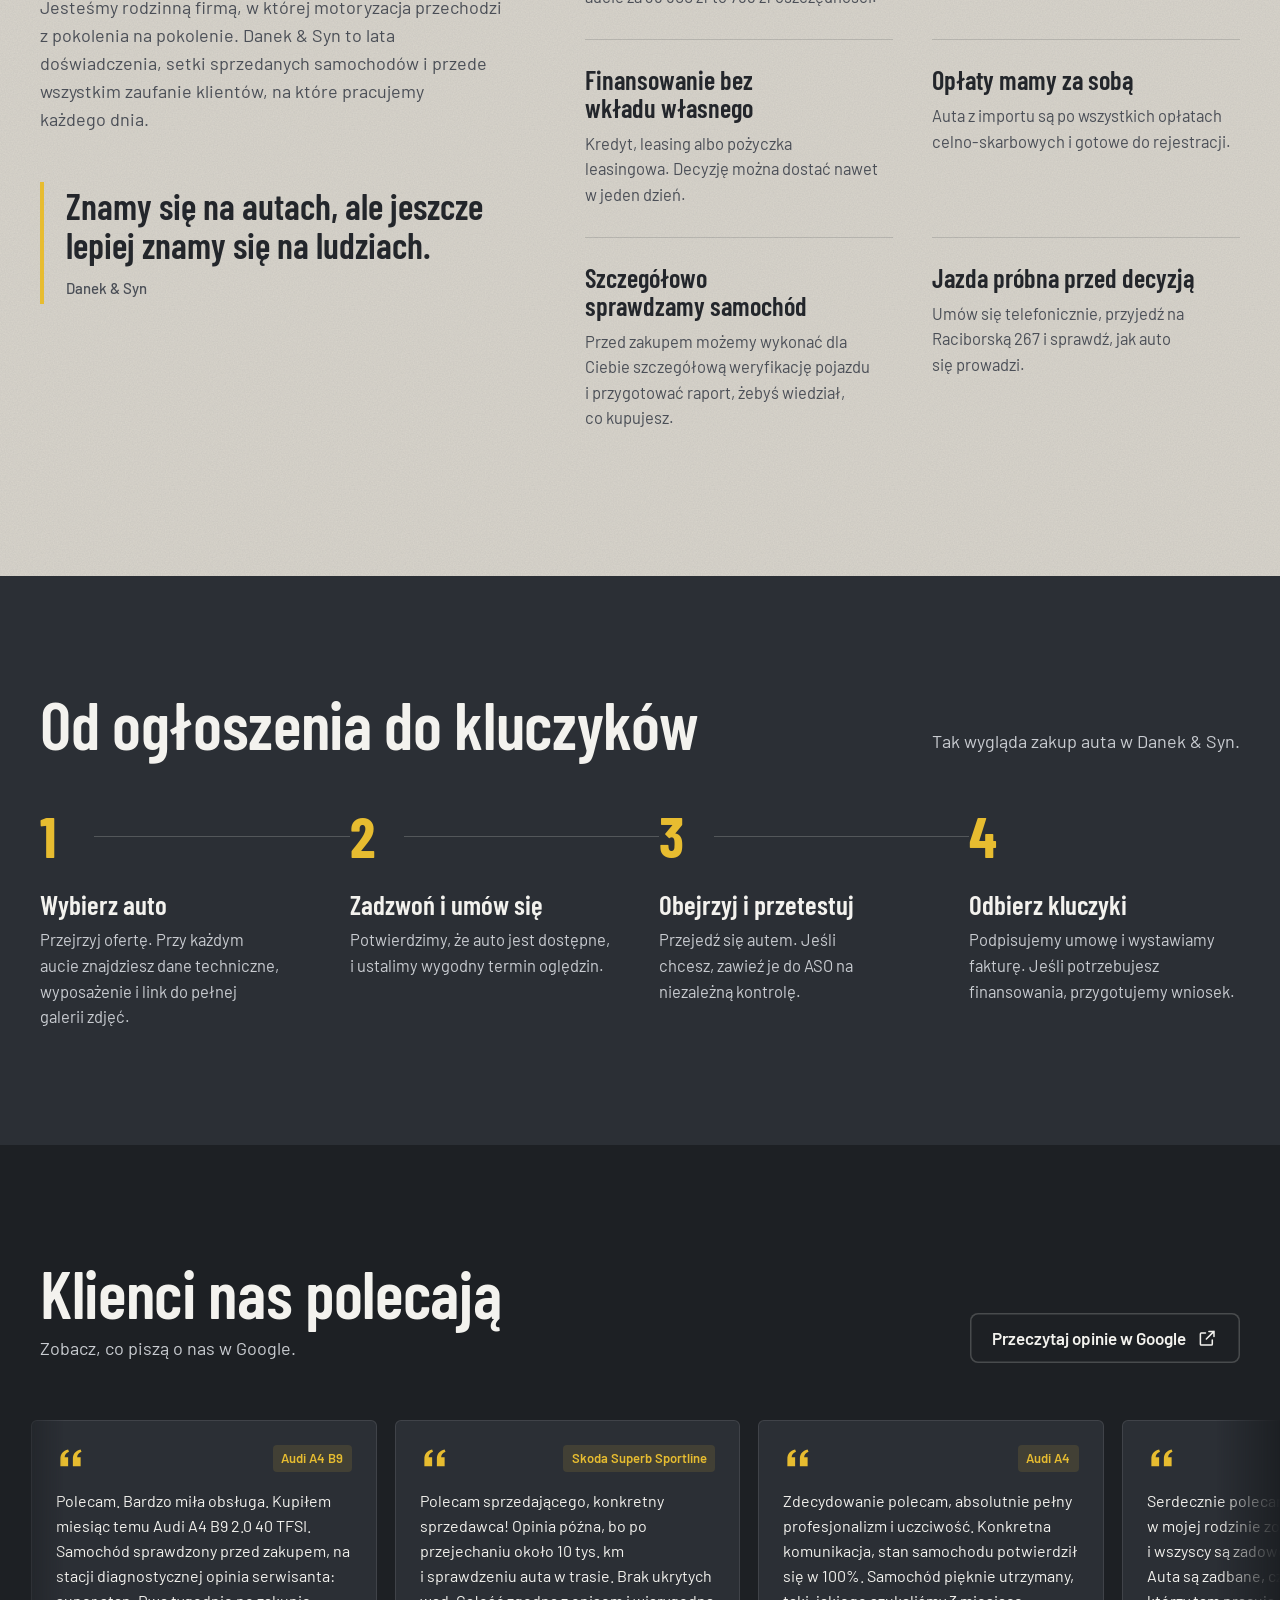
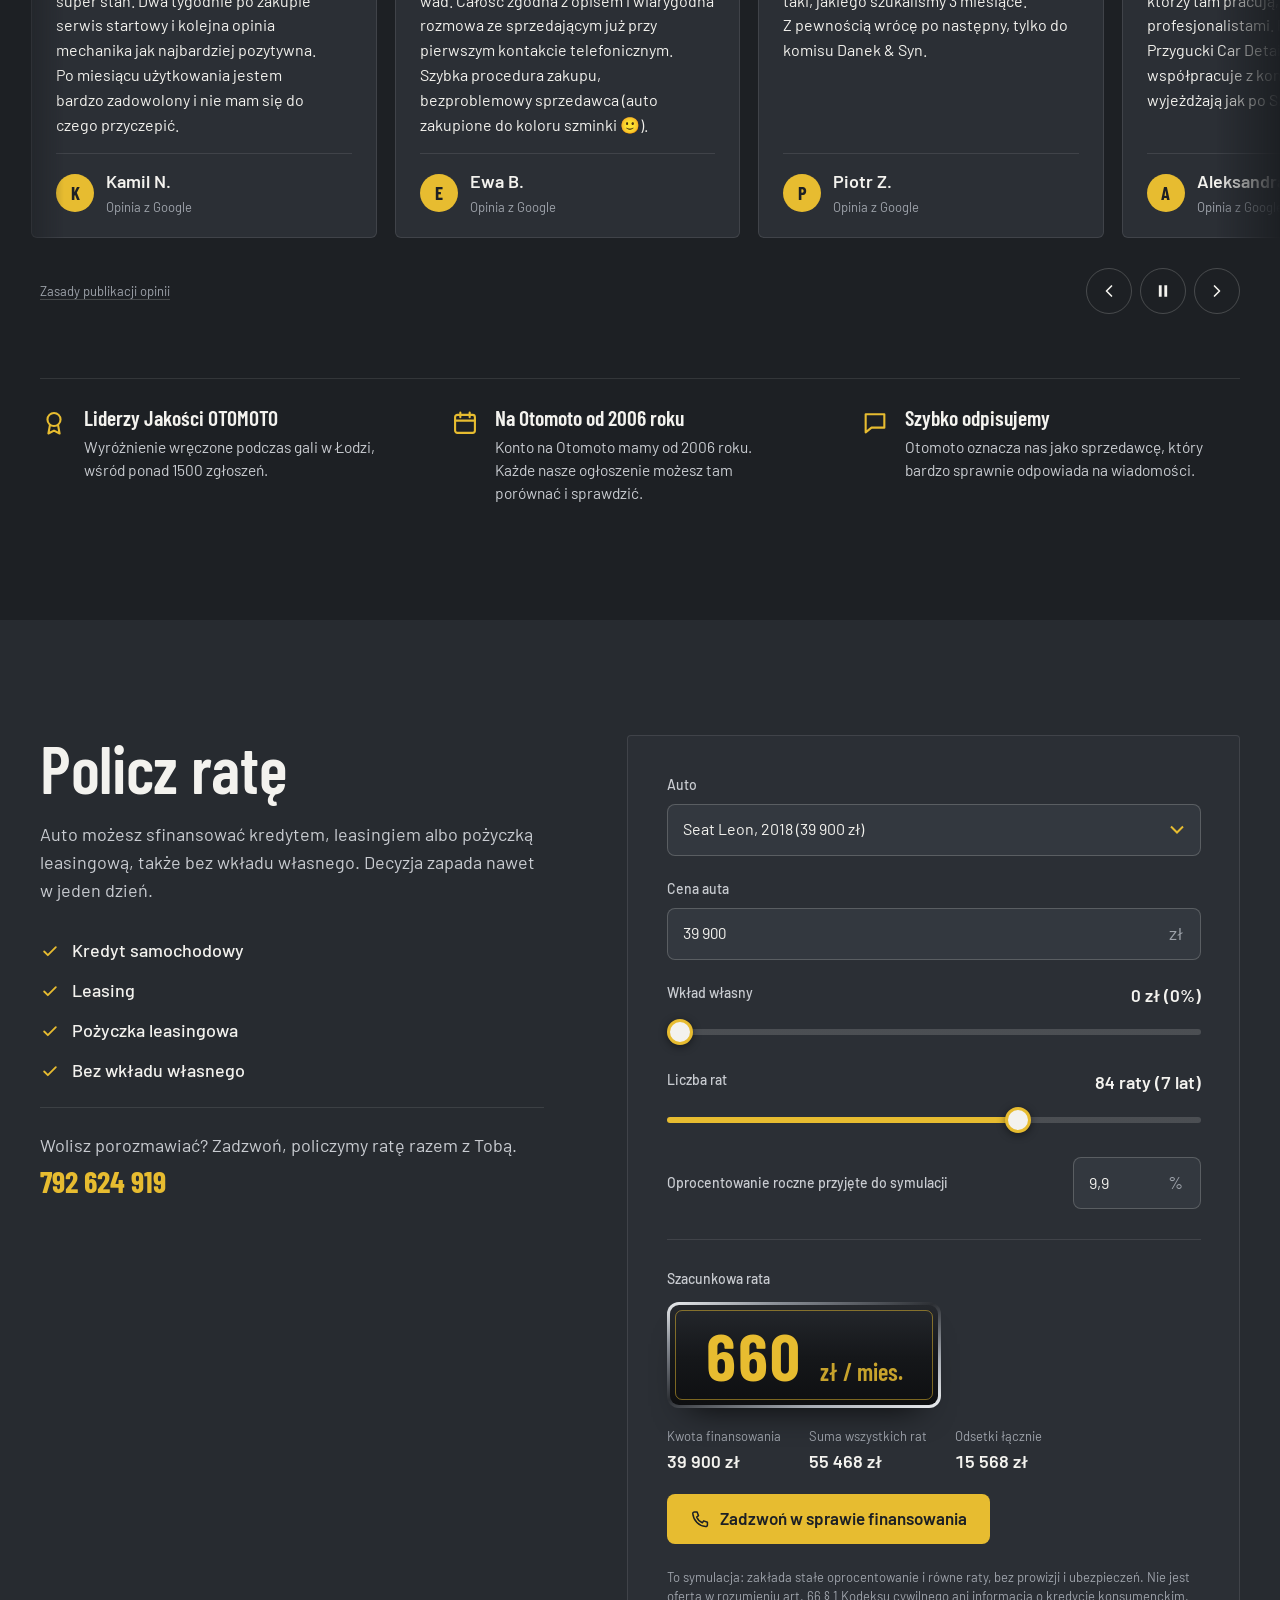
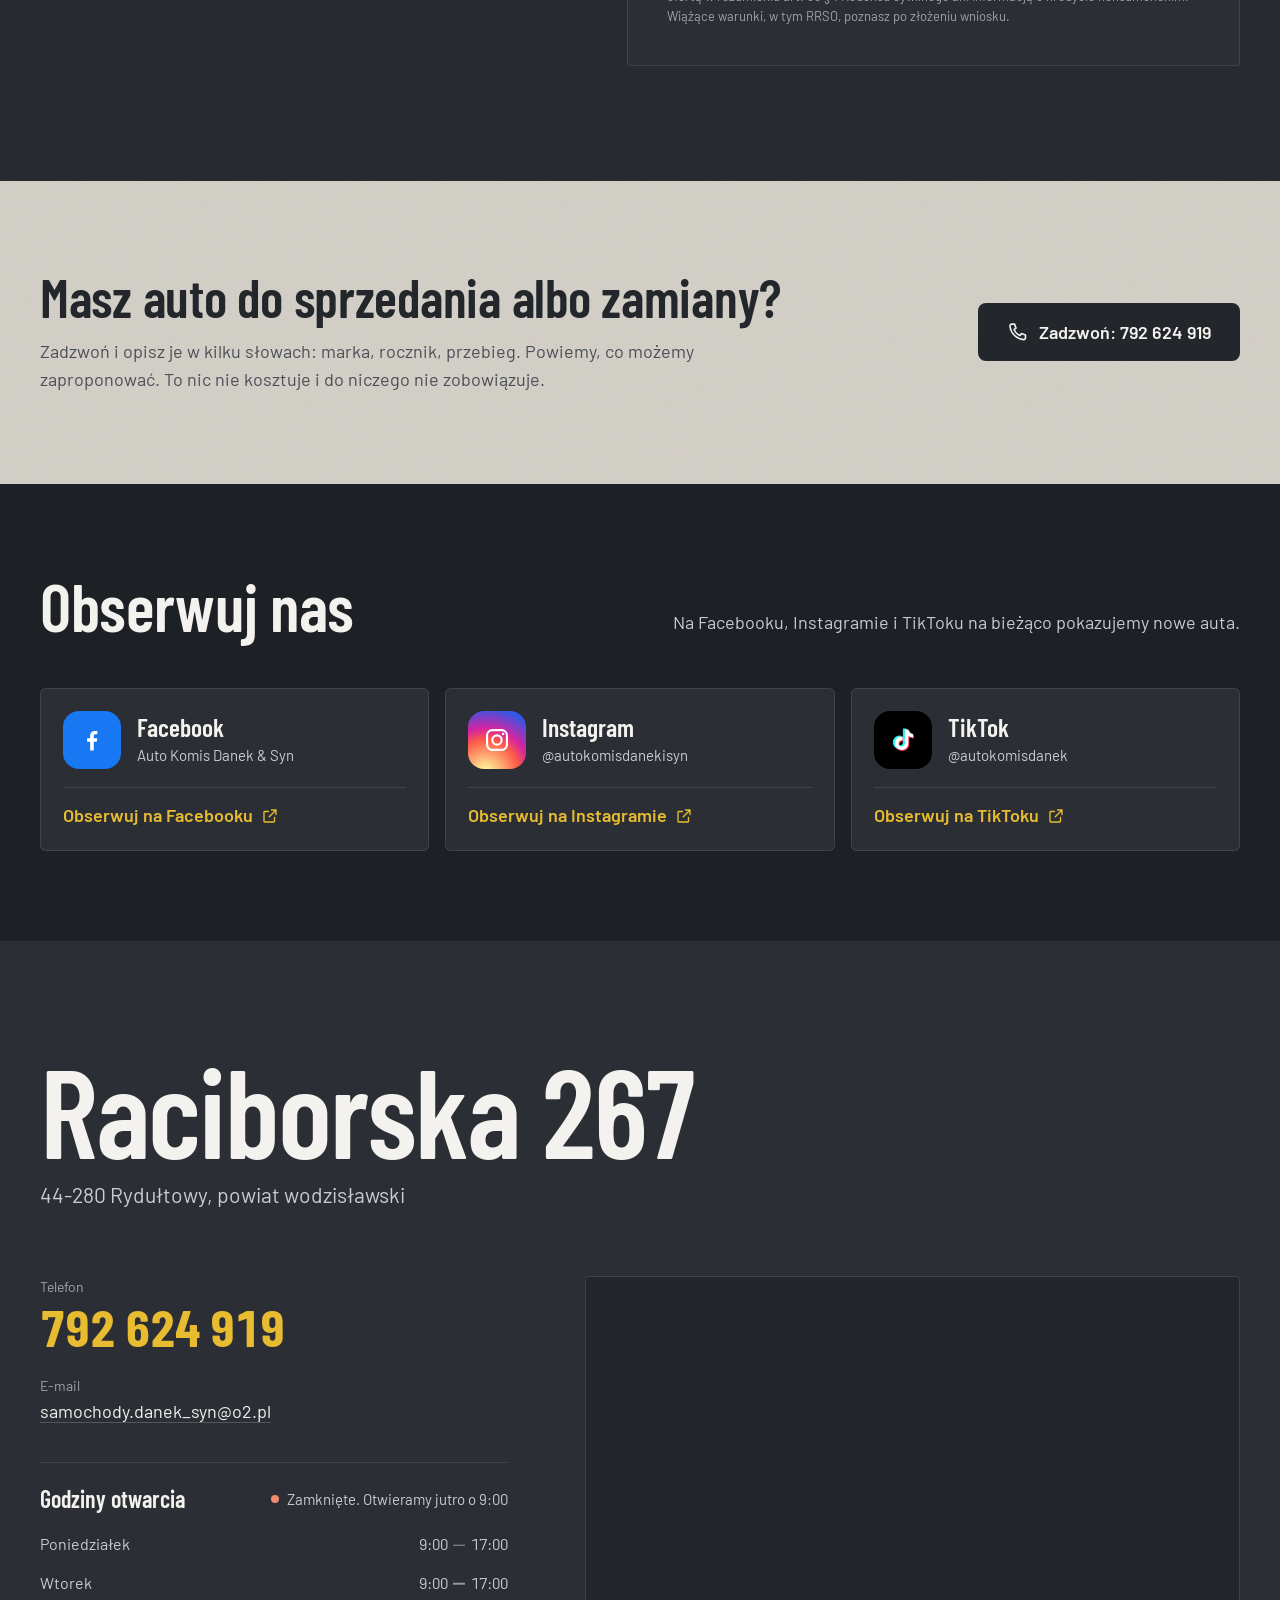
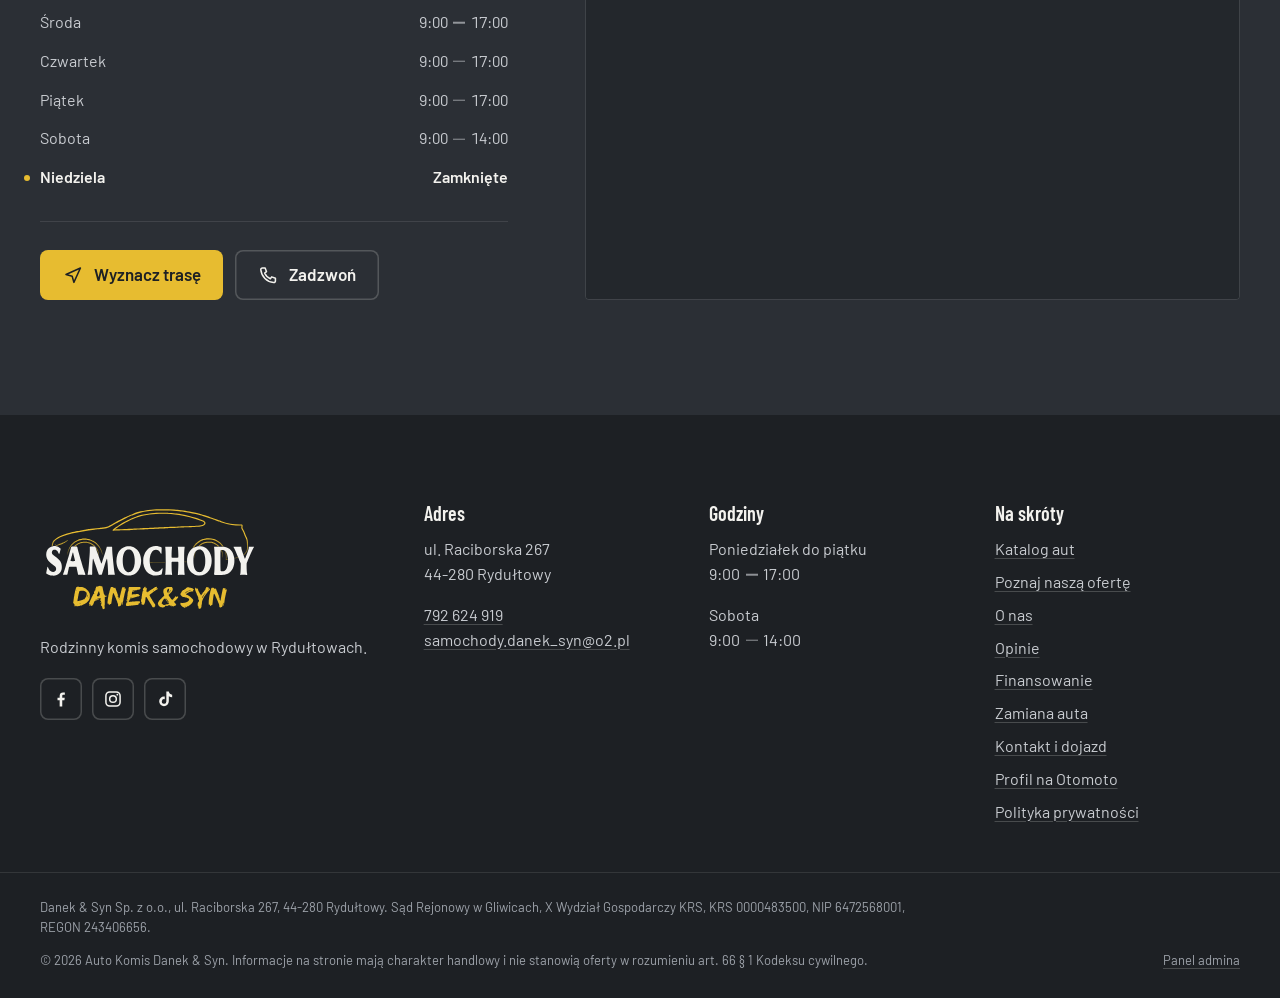
==== commit a329df2e: "no name" ====
--- a/index.html
+++ b/index.html
@@ -576,7 +576,7 @@
   <div class="wrap site-footer__bottom">
     <p class="site-footer__company">Danek &amp; Syn Sp. z o.o., ul. Raciborska 267, 44-280 Rydułtowy. Sąd Rejonowy w Gliwicach, X Wydział Gospodarczy KRS, KRS 0000483500, NIP 6472568001, REGON 243406656.<!-- TODO: dopisz kapitał zakładowy, np. " Kapitał zakładowy: 5 000 zł" (wymóg art. 206 KSH) --></p>
     <p>© <span data-bind="year">2026</span> Auto Komis Danek &amp; Syn. Informacje na stronie mają charakter handlowy i nie stanowią oferty w rozumieniu art.&nbsp;66&nbsp;§&nbsp;1 Kodeksu cywilnego.</p>
-    <p>Projekt i wykonanie: Dominik Szewczyk<a class="site-footer__admin" href="admin.html">Panel admina</a></p>
+    <p><a class="site-footer__admin" href="admin.html">Panel admina</a></p>
   </div>
 </footer>
 
--- a/assets/css/style.css
+++ b/assets/css/style.css
@@ -711,7 +711,7 @@
 @media (max-width: 1100px) { .contact .map > * { min-height: 340px; } }
 
 /* ---------- Stopka: wejście do panelu ---------- */
-.site-footer__admin { margin-left: 18px; color: var(--mgla); }
+.site-footer__admin { color: var(--mgla); }
 
 
 .site-footer__company { flex-basis: 100%; }
